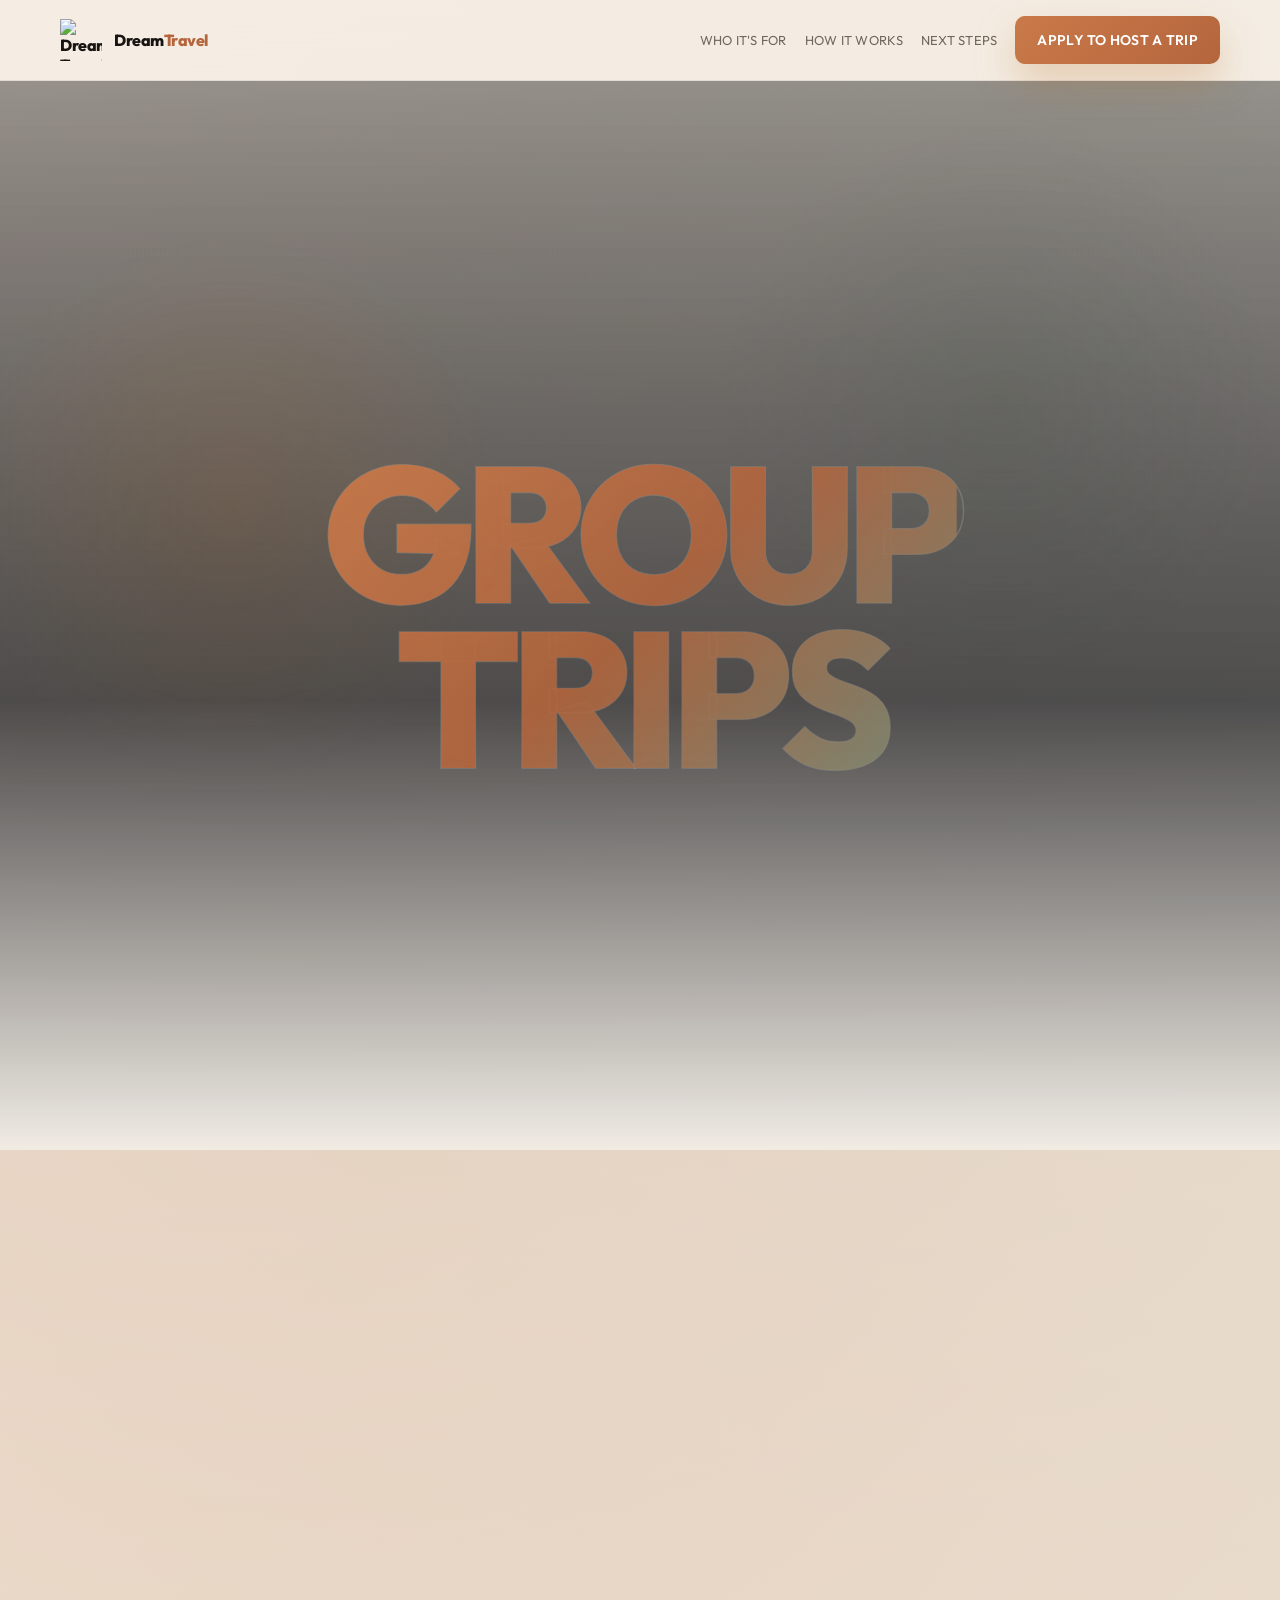
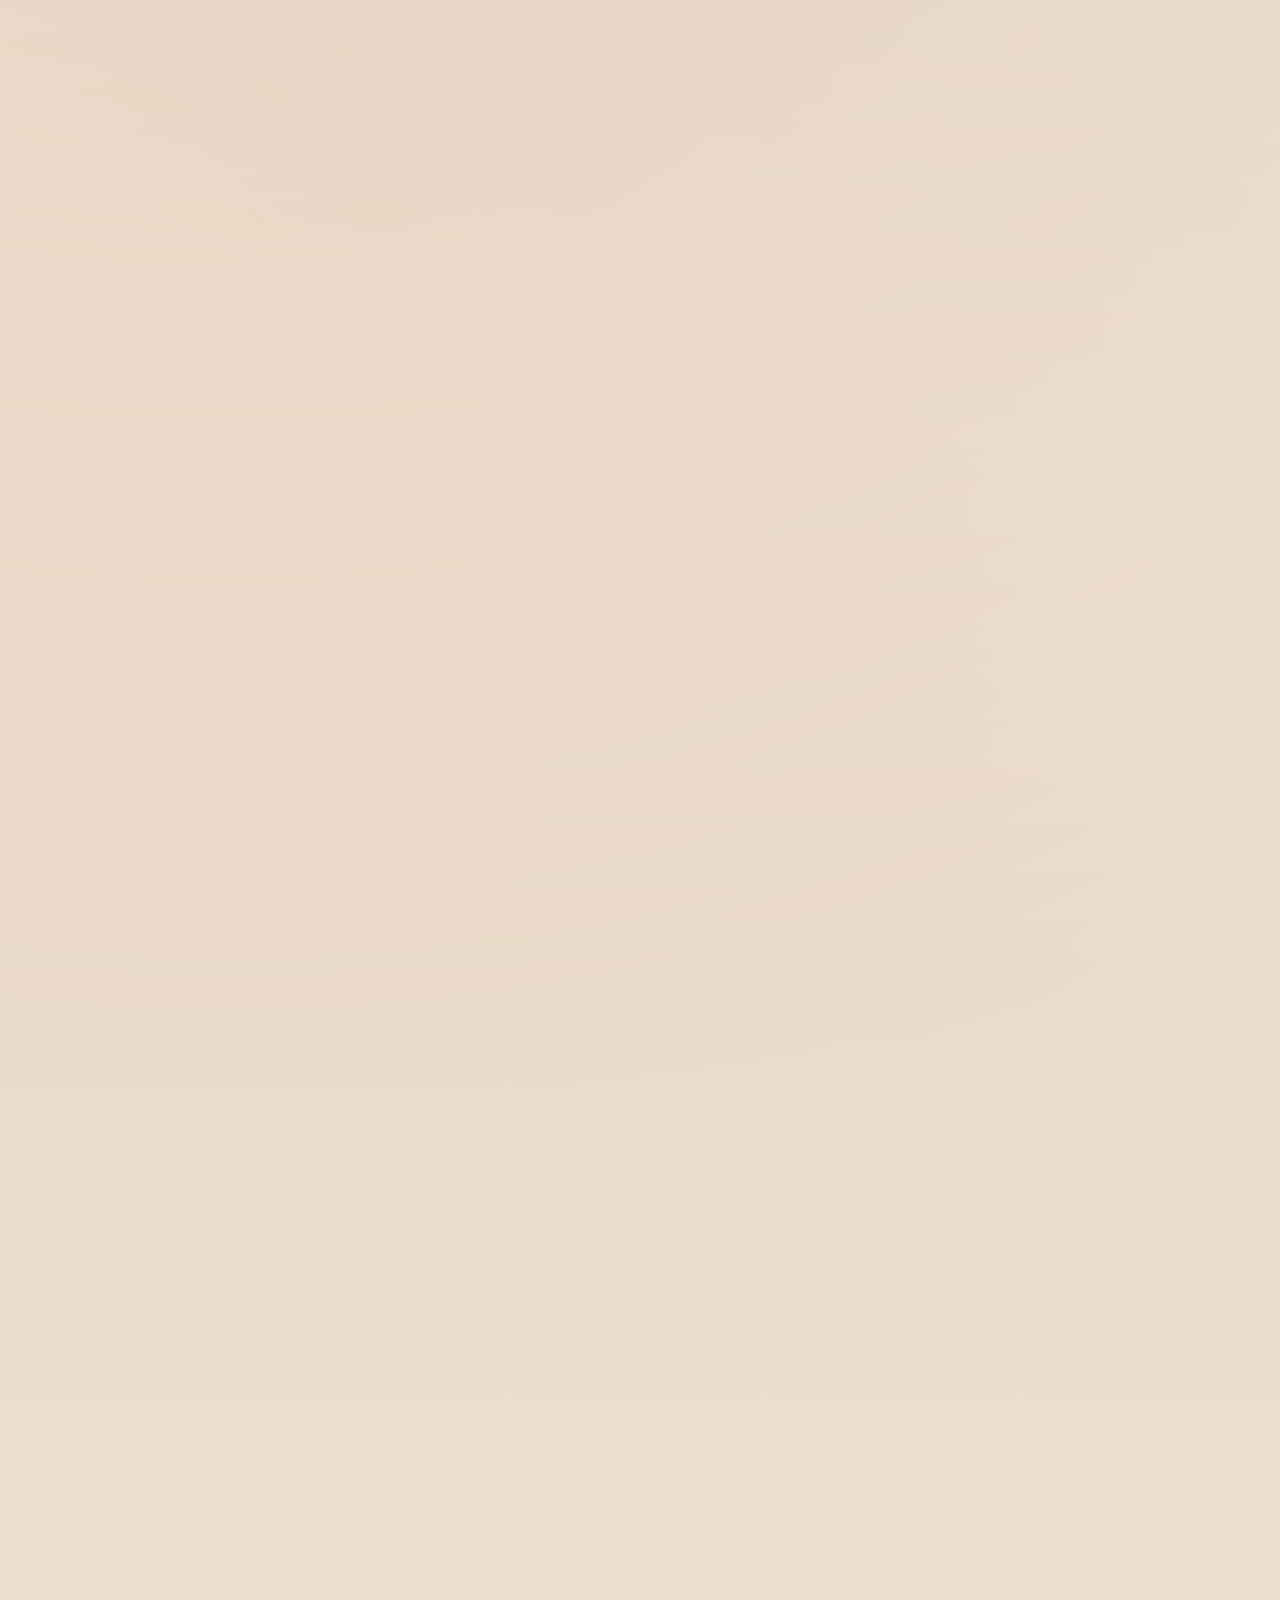
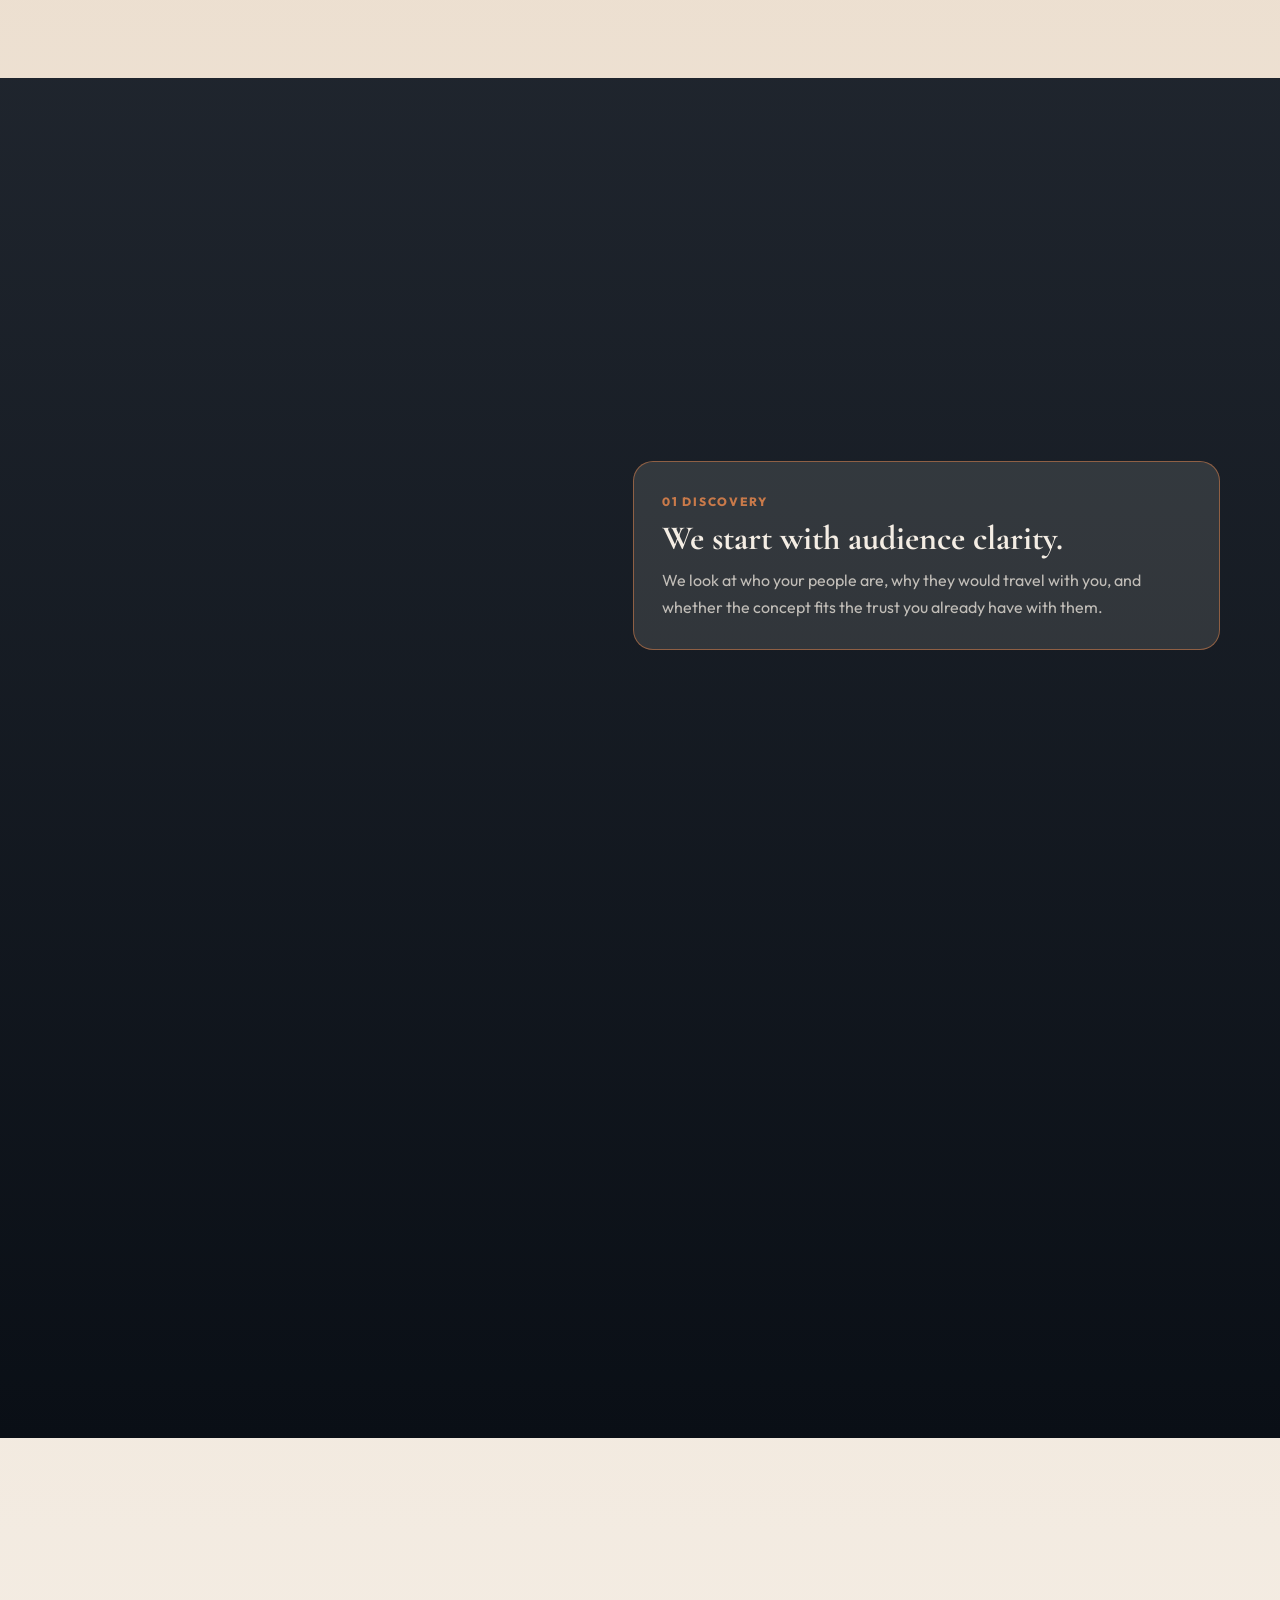
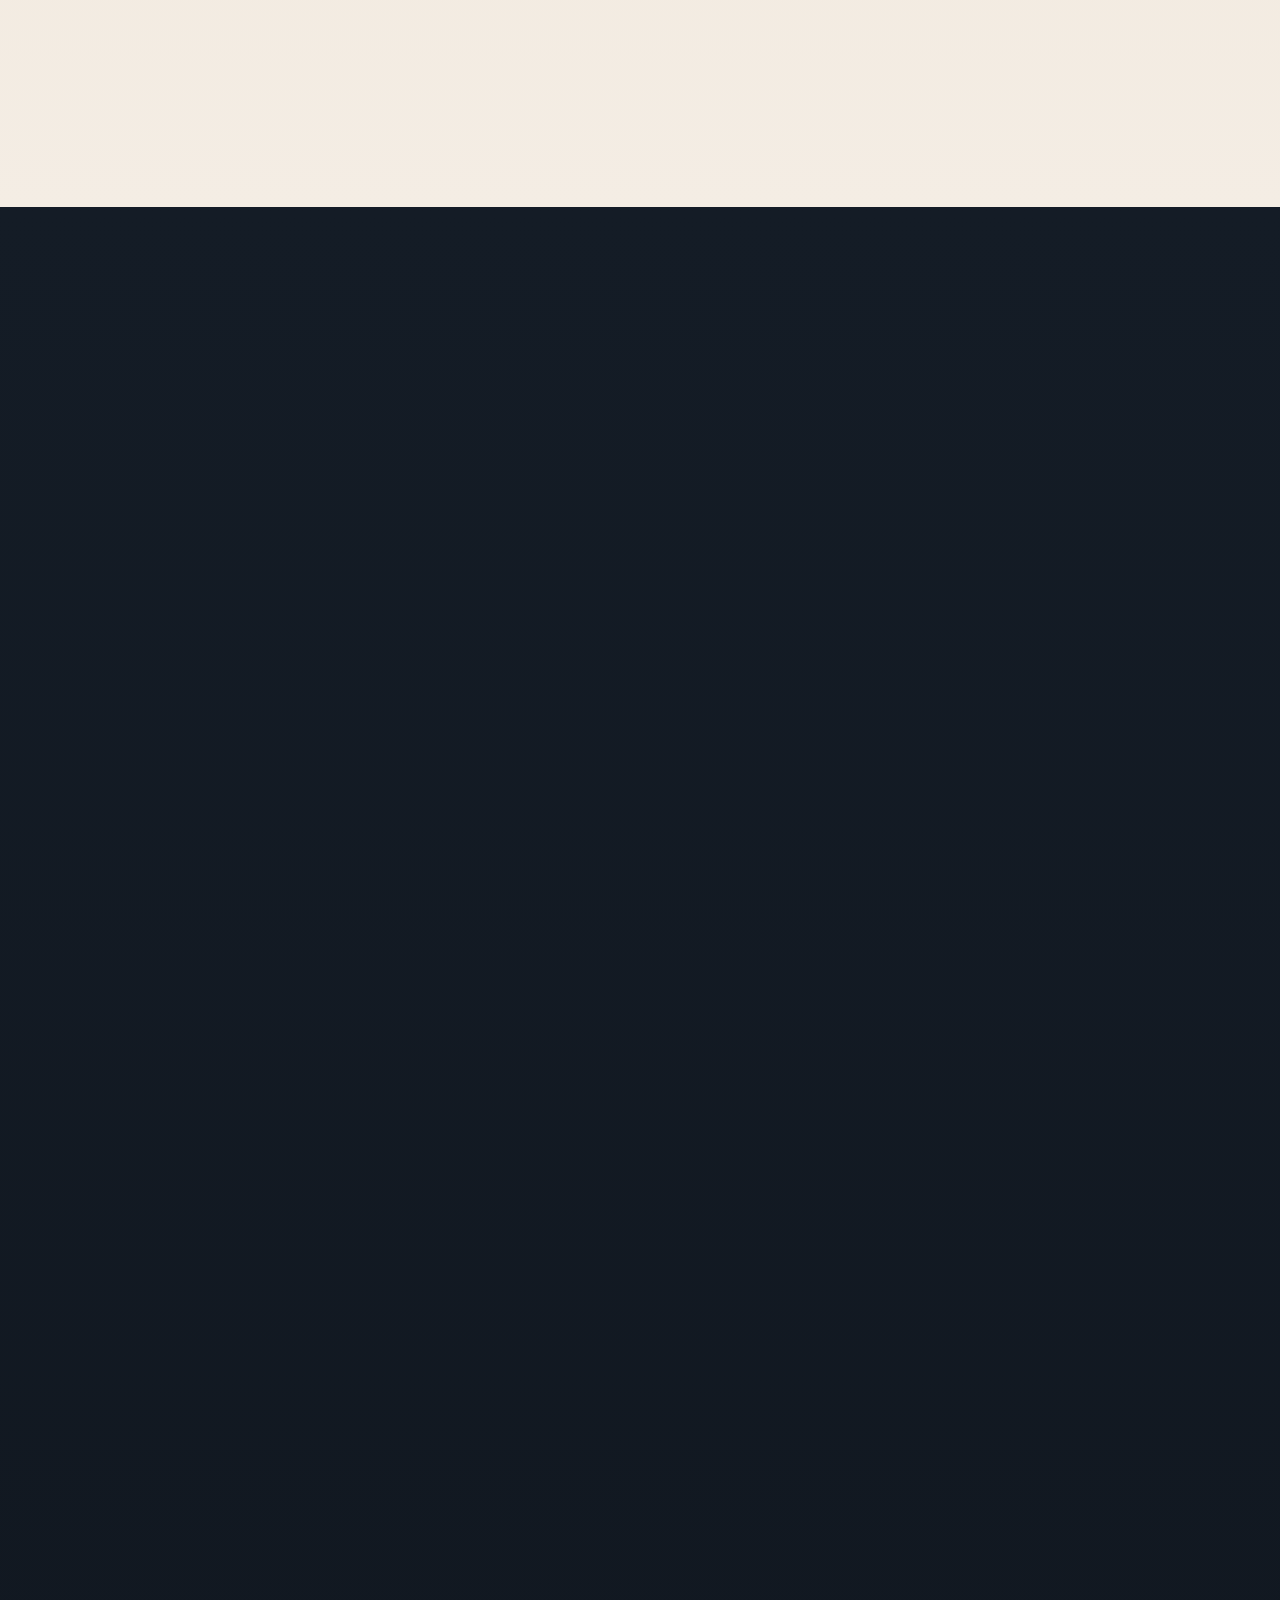
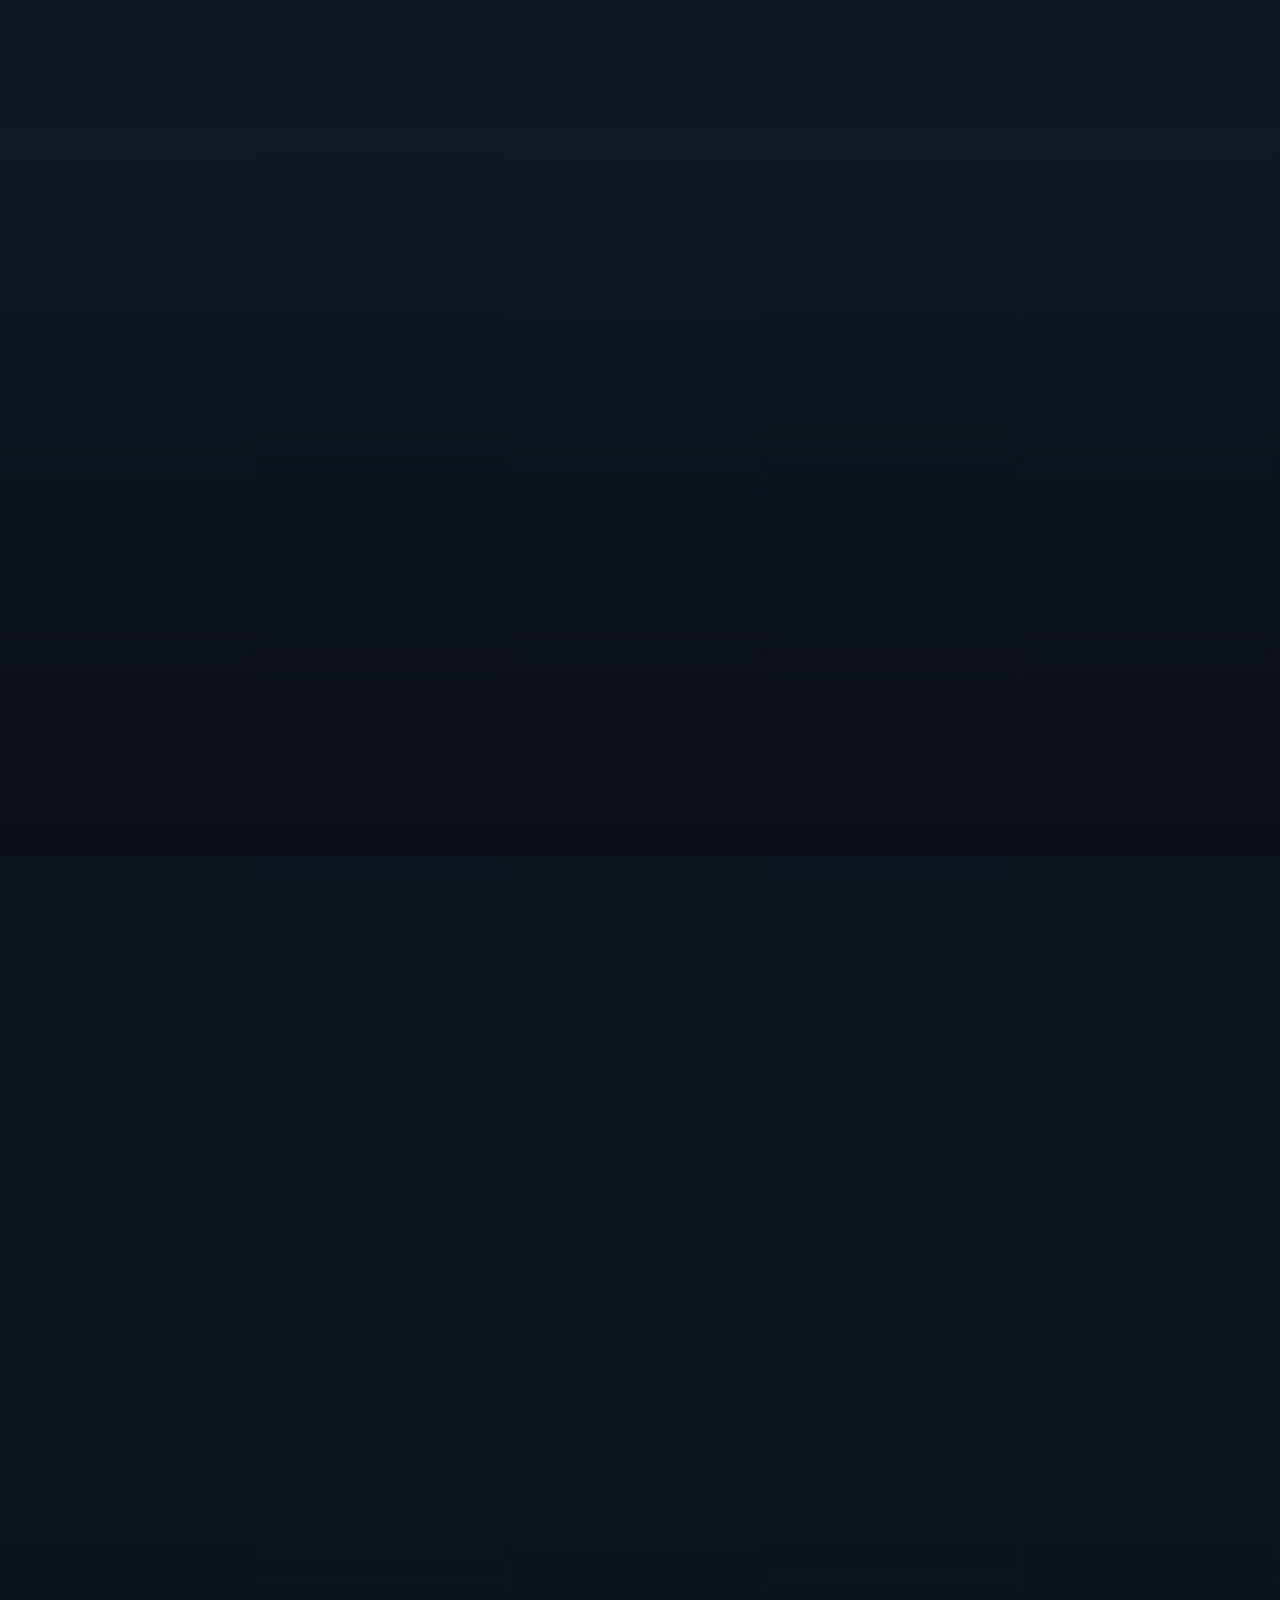
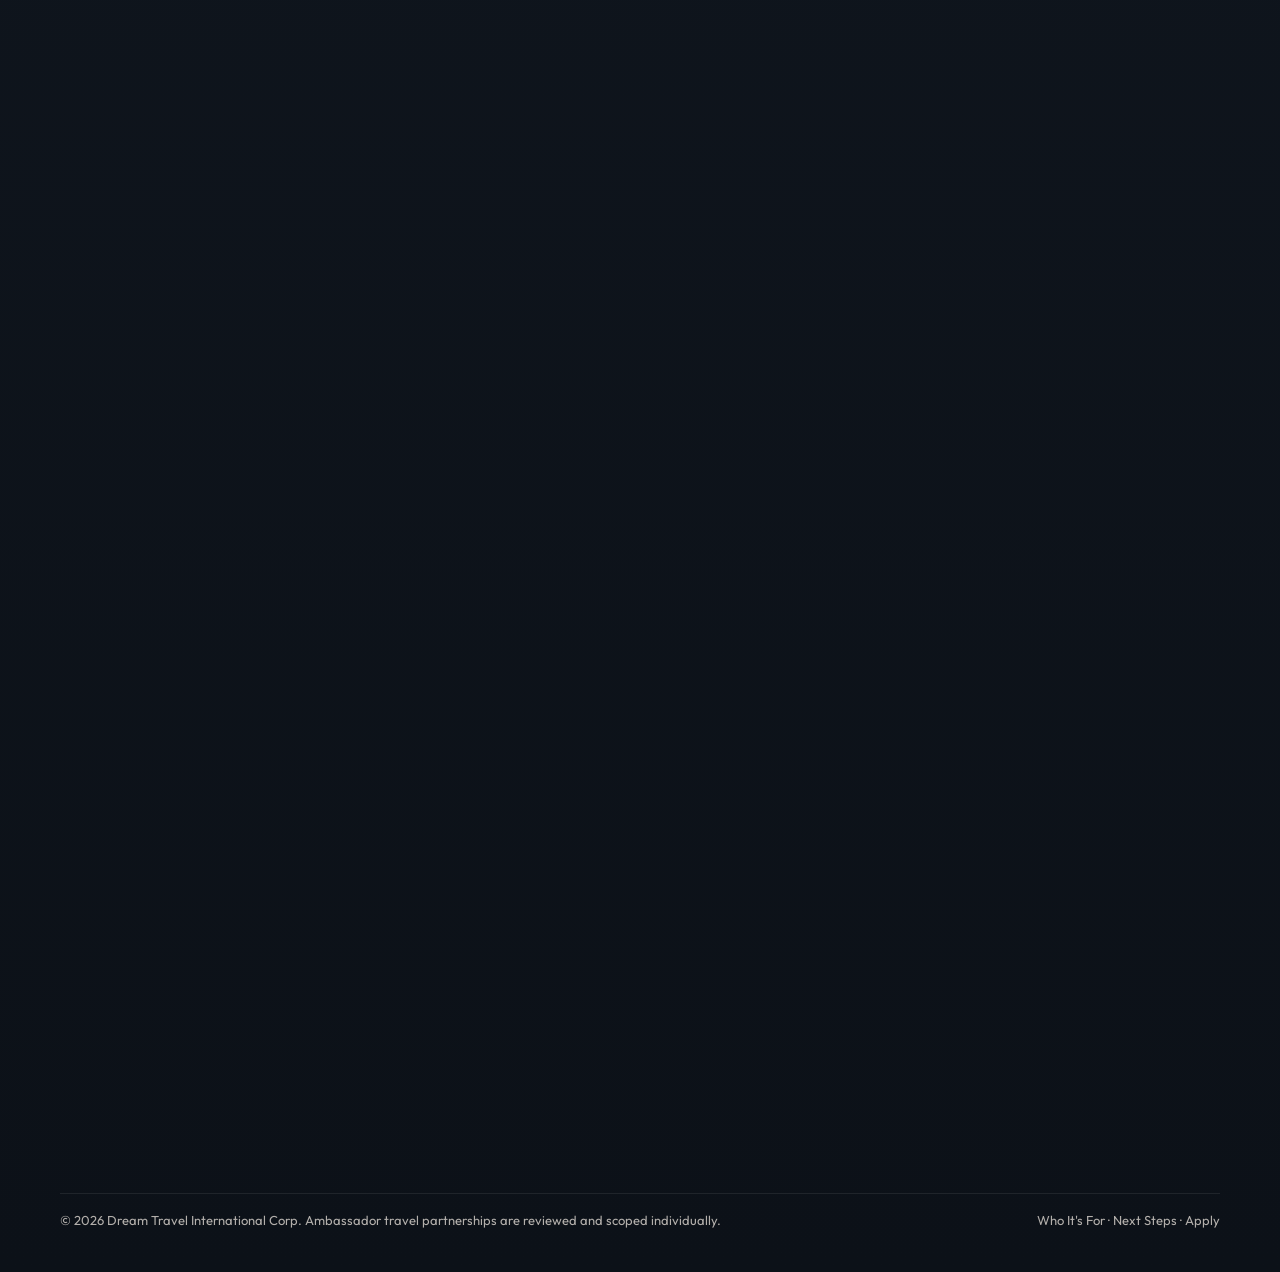
==== index.html @ f8efc496 "Clarify ambassador funnel and trust messaging" ====
<!doctype html>
<html lang="en">
<head>
<meta charset="utf-8">
<meta name="viewport" content="width=device-width, initial-scale=1">
<title>Dream Travel | Group Trips for Community Leaders</title>
<meta name="description" content="Dream Travel helps creators, educators, retreat hosts, founders, and community leaders design and launch custom hosted group trips for the people who already trust them.">
<link rel="preconnect" href="https://fonts.googleapis.com">
<link rel="preconnect" href="https://fonts.gstatic.com" crossorigin>
<link href="https://fonts.googleapis.com/css2?family=Cormorant+Garamond:wght@500;600;700&family=Outfit:wght@300;400;500;600;700;800&family=JetBrains+Mono:wght@500&display=swap" rel="stylesheet">
<script src="https://cdnjs.cloudflare.com/ajax/libs/gsap/3.12.5/gsap.min.js"></script>
<script src="https://cdnjs.cloudflare.com/ajax/libs/gsap/3.12.5/ScrollTrigger.min.js"></script>
<style>
:root {
  --bg: #0d131b;
  --cream: #f4ede4;
  --cream-strong: #fff8f0;
  --surface: #f7f0e7;
  --surface-strong: #eedfce;
  --ink: #171412;
  --muted: #73675d;
  --muted-dark: rgba(244, 237, 228, 0.72);
  --gold: #c97a4a;
  --gold-deep: #b5653c;
  --sage: #7a8f7b;
  --line: rgba(23, 20, 18, 0.1);
  --line-dark: rgba(255, 255, 255, 0.1);
  --shadow: 0 30px 80px rgba(4, 10, 16, 0.22);
  --radius-xl: 20px;
  --radius-lg: 16px;
  --serif: "Cormorant Garamond", Georgia, serif;
  --sans: "Outfit", system-ui, sans-serif;
  --mono: "JetBrains Mono", monospace;
}
* { box-sizing: border-box; margin: 0; padding: 0; }
html { scroll-behavior: smooth; }
body {
  background:
    radial-gradient(circle at 18% 8%, rgba(201, 122, 74, 0.18), transparent 24%),
    radial-gradient(circle at 82% 0%, rgba(122, 143, 123, 0.14), transparent 22%),
    linear-gradient(180deg, #f6f1ea 0%, #eadbca 28%, #f4ede4 54%, #141c26 54%, #0c1118 100%);
  color: var(--ink);
  font-family: var(--sans);
  overflow-x: hidden;
}
a { color: inherit; text-decoration: none; }
img { display: block; max-width: 100%; }
button { font: inherit; }
.page-shell::before {
  content: "";
  position: fixed;
  inset: 0;
  pointer-events: none;
  background-image:
    linear-gradient(rgba(255, 255, 255, 0.018) 1px, transparent 1px),
    linear-gradient(90deg, rgba(255, 255, 255, 0.018) 1px, transparent 1px);
  background-size: 42px 42px;
  mask-image: linear-gradient(180deg, rgba(0, 0, 0, 0.32), transparent 72%);
}
.container { width: min(1160px, calc(100vw - 36px)); margin: 0 auto; }
.eyebrow {
  display: inline-flex;
  align-items: center;
  gap: 10px;
  padding: 6px 12px;
  border-radius: 999px;
  border: 1px solid rgba(201, 122, 74, 0.22);
  background: rgba(255, 248, 240, 0.52);
  color: var(--gold-deep);
  font-family: var(--mono);
  font-size: 11px;
  font-weight: 500;
  letter-spacing: 0.16em;
  text-transform: uppercase;
}
.eyebrow::before {
  content: "";
  width: 8px;
  height: 8px;
  border-radius: 50%;
  background: linear-gradient(135deg, var(--gold), var(--sage));
}
.section-head { max-width: 720px; }
.section-head h2 {
  margin-top: 18px;
  font-family: var(--serif);
  font-size: clamp(42px, 6vw, 72px);
  line-height: 0.94;
  letter-spacing: -0.04em;
}
.section-head p {
  margin-top: 18px;
  color: var(--muted);
  font-size: 17px;
  line-height: 1.75;
  max-width: 58ch;
}
.section-head.light h2,
.section-head.light p { color: var(--cream); }
.section-head.light p { color: var(--muted-dark); }
.btn,
.btn-secondary {
  display: inline-flex;
  align-items: center;
  justify-content: center;
  gap: 10px;
  padding: 15px 24px;
  border-radius: 10px;
  font-size: 14px;
  font-weight: 600;
  letter-spacing: 0.02em;
  transition: transform 180ms ease, box-shadow 180ms ease, border-color 180ms ease;
}
.btn {
  background: linear-gradient(135deg, var(--gold), var(--gold-deep));
  color: #fff;
  box-shadow: 0 18px 42px rgba(181, 105, 25, 0.26);
}
.btn-secondary {
  border: 1px solid rgba(23, 20, 18, 0.12);
  background: rgba(255, 248, 240, 0.82);
  color: var(--ink);
}
.btn:hover,
.btn-secondary:hover { transform: translateY(-2px); }
.site-nav {
  position: sticky;
  top: 0;
  z-index: 40;
  padding: 16px 0;
  backdrop-filter: blur(18px);
  background: rgba(247, 240, 231, 0.84);
  border-bottom: 1px solid rgba(23, 20, 18, 0.08);
}
.site-nav .container {
  display: flex;
  align-items: center;
  justify-content: space-between;
  gap: 18px;
  flex-wrap: wrap;
}
.brand {
  display: inline-flex;
  align-items: center;
  gap: 12px;
  font-weight: 800;
  letter-spacing: -0.03em;
}
.brand img { width: 42px; height: 42px; object-fit: contain; }
.brand span { color: var(--gold-deep); }
.nav-links {
  display: flex;
  align-items: center;
  gap: 18px;
  flex-wrap: wrap;
  color: var(--muted);
  font-size: 13px;
  font-weight: 400;
  letter-spacing: 0.02em;
  text-transform: uppercase;
}
.nav-links .btn {
  padding-inline: 22px;
}
.nav-links a:hover { color: var(--ink); }
.hero-shell { position: relative; min-height: 190vh; }
.hero-sticky {
  position: sticky;
  top: 0;
  min-height: 100vh;
  overflow: hidden;
  display: flex;
  align-items: center;
}
.hero-layer { position: absolute; inset: 0; will-change: transform; }
.hero-bg {
  background:
    linear-gradient(180deg, rgba(12, 17, 24, 0.22), rgba(12, 17, 24, 0.56)),
    url("https://images.unsplash.com/photo-1469854523086-cc02fe5d8800?auto=format&fit=crop&w=1800&q=80") center/cover no-repeat;
  transform: scale(1.08);
}
.hero-mid {
  background:
    radial-gradient(circle at 18% 40%, rgba(209, 138, 63, 0.26), transparent 22%),
    radial-gradient(circle at 78% 30%, rgba(100, 117, 98, 0.2), transparent 22%);
  mix-blend-mode: screen;
}
.hero-veil {
  background:
    linear-gradient(180deg, rgba(12, 16, 21, 0.18) 0%, rgba(12, 16, 21, 0.48) 58%, rgba(246, 241, 234, 0.96) 100%);
}
.hero-wordmark {
  position: absolute;
  inset: 0;
  z-index: 1;
  display: flex;
  align-items: center;
  justify-content: center;
  pointer-events: none;
  text-align: center;
}
.hero-wordmark-outline,
.hero-wordmark-fill {
  position: absolute;
  font-family: var(--sans);
  font-size: clamp(74px, 15vw, 220px);
  font-weight: 800;
  line-height: 0.86;
  letter-spacing: -0.06em;
  text-transform: uppercase;
}
.hero-wordmark-outline {
  color: transparent;
  -webkit-text-stroke: 1.5px rgba(255, 248, 240, 0.16);
}
.hero-wordmark-fill {
  background: linear-gradient(135deg, rgba(201, 122, 74, 0.95), rgba(181, 101, 60, 0.88), rgba(122, 143, 123, 0.86));
  -webkit-background-clip: text;
  background-clip: text;
  -webkit-text-fill-color: transparent;
  clip-path: inset(100% 0 0 0);
  animation: heroFillSweep 2.2s cubic-bezier(0.16, 1, 0.3, 1) 0.35s forwards;
}
@keyframes heroFillSweep {
  from { clip-path: inset(100% 0 0 0); }
  to { clip-path: inset(0 0 0 0); }
}
.hero-copy {
  position: relative;
  z-index: 3;
  display: grid;
  grid-template-columns: minmax(0, 1.15fr) minmax(340px, 0.85fr);
  gap: 32px;
  align-items: end;
  min-height: 100vh;
  padding: 72px 0 56px;
}
.hero-main {
  position: relative;
  color: var(--cream-strong);
  padding-top: 70px;
}
.hero-main h1 {
  margin-top: 18px;
  max-width: 8ch;
  font-family: var(--serif);
  font-size: clamp(58px, 8.6vw, 118px);
  line-height: 0.9;
  letter-spacing: -0.05em;
  text-shadow: 0 14px 32px rgba(8, 14, 20, 0.3);
}
.hero-main h1 em { font-style: italic; color: var(--gold); }
.hero-main p {
  max-width: 54ch;
  margin-top: 20px;
  color: rgba(255, 248, 240, 0.82);
  font-size: clamp(18px, 2vw, 21px);
  line-height: 1.7;
}
.hero-kicker {
  margin-top: 22px;
  max-width: 42ch;
  padding-top: 18px;
  border-top: 1px solid rgba(255, 248, 240, 0.18);
  color: rgba(255, 248, 240, 0.76);
  font-size: 15px;
  line-height: 1.65;
}
.hero-actions { display: flex; flex-wrap: wrap; gap: 12px; margin-top: 26px; }
.hero-card {
  position: relative;
  padding: 28px;
  border-radius: var(--radius-xl);
  border: 1px solid rgba(244, 237, 228, 0.4);
  background: rgba(247, 240, 231, 0.9);
  color: var(--ink);
  box-shadow: 0 28px 64px rgba(12, 19, 28, 0.14);
  backdrop-filter: blur(12px);
  align-self: center;
  margin-top: 130px;
}
.hero-card .eyebrow {
  margin-bottom: 18px;
}
.hero-card::before {
  content: "";
  position: absolute;
  inset: 0;
  border-radius: inherit;
  background: linear-gradient(180deg, rgba(255, 255, 255, 0.44), transparent 38%);
  pointer-events: none;
}
.hero-card h2 {
  font-family: var(--serif);
  font-size: clamp(32px, 4vw, 48px);
  line-height: 0.96;
  letter-spacing: -0.03em;
}
.hero-card p,
.hero-card li {
  color: var(--muted);
  font-size: 14px;
  line-height: 1.65;
}
.hero-card .list {
  display: grid;
  gap: 10px;
  margin-top: 16px;
  list-style: none;
}
.hero-card .list li::before { content: "\203A  "; color: var(--gold); }
.metric-row {
  display: grid;
  grid-template-columns: repeat(3, minmax(0, 1fr));
  gap: 12px;
  margin-top: 18px;
}
.metric {
  padding: 16px;
  border-radius: 12px;
  background: rgba(255, 255, 255, 0.52);
  border: 1px solid rgba(23, 20, 18, 0.08);
}
.metric strong {
  display: block;
  font-size: 12px;
  letter-spacing: 0.14em;
  text-transform: uppercase;
  color: var(--gold-deep);
}
.metric span {
  display: block;
  margin-top: 8px;
  color: var(--muted);
  font-size: 13px;
  line-height: 1.55;
}
.trust-band {
  position: relative;
  z-index: 2;
  margin-top: -8px;
  padding: 0 0 18px;
}
.trust-grid {
  display: grid;
  grid-template-columns: repeat(4, minmax(0, 1fr));
  gap: 14px;
}
.trust-item {
  padding: 18px 18px 16px;
  border-radius: var(--radius-lg);
  border: 1px solid rgba(23, 20, 18, 0.08);
  background: rgba(247, 240, 231, 0.88);
  box-shadow: 0 16px 34px rgba(12, 19, 28, 0.06);
}
.trust-item strong {
  display: block;
  color: var(--ink);
  font-size: 13px;
  font-weight: 700;
  line-height: 1.45;
}
.trust-item span {
  display: block;
  margin-top: 8px;
  color: var(--muted);
  font-size: 13px;
  line-height: 1.6;
}
.section { padding: 92px 0; }
.section.light { background: transparent; }
.section.dark { background: linear-gradient(180deg, rgba(18, 25, 35, 0.94), rgba(10, 15, 22, 1)); }
.audience-block {
  display: grid;
  gap: 16px;
  margin-top: 24px;
  max-width: 840px;
}
.audience-block p {
  color: var(--muted);
  font-size: 17px;
  line-height: 1.72;
}
.audience-tags {
  display: flex;
  flex-wrap: wrap;
  gap: 10px;
}
.audience-tags span {
  padding: 10px 14px;
  border-radius: 999px;
  border: 1px solid rgba(23, 20, 18, 0.09);
  background: rgba(247, 240, 231, 0.9);
  color: var(--ink);
  font-size: 13px;
  font-weight: 500;
}
.visual-grid {
  display: grid;
  grid-template-columns: minmax(0, 0.92fr) minmax(0, 1.08fr);
  gap: 22px;
  margin-top: 28px;
}
.image-card,
.card,
.fit-card,
.process-card,
.apply-card {
  border-radius: var(--radius-xl);
  overflow: hidden;
  border: 1px solid var(--line);
  background: rgba(247, 240, 231, 0.86);
  box-shadow: 0 18px 40px rgba(12, 19, 28, 0.07);
}
.image-card {
  min-height: 580px;
  position: relative;
  background:
    linear-gradient(180deg, rgba(10, 16, 24, 0.06), rgba(10, 16, 24, 0.5)),
    url("https://images.unsplash.com/photo-1516589178581-6cd7833ae3b2?auto=format&fit=crop&w=1200&q=80") center/cover no-repeat;
}
.image-card .overlay,
.apply-photo .overlay,
.gallery-card .caption {
  position: absolute;
  inset: auto 0 0;
  padding: 28px;
  color: var(--cream-strong);
}
.image-card .overlay h3,
.apply-photo h3 {
  font-family: var(--serif);
  font-size: 42px;
  line-height: 0.96;
  letter-spacing: -0.03em;
}
.image-card .overlay p,
.apply-photo p {
  margin-top: 12px;
  max-width: 30ch;
  color: rgba(255, 248, 240, 0.8);
  line-height: 1.75;
}
.spot-grid {
  display: grid;
  grid-template-columns: repeat(2, minmax(0, 1fr));
  gap: 14px;
}
.spot-card {
  position: relative;
  padding: 28px 24px;
  overflow: hidden;
  border-radius: var(--radius-lg);
  border: 1px solid rgba(23, 20, 18, 0.08);
  background: rgba(247, 240, 231, 0.9);
  box-shadow: 0 16px 34px rgba(12, 19, 28, 0.06);
}
.spot-card::before {
  content: "";
  position: absolute;
  inset: -1px;
  background: radial-gradient(circle 180px at var(--mx, 50%) var(--my, 50%), rgba(201, 122, 74, 0.16), transparent 60%);
  opacity: 0;
  transition: opacity 180ms ease;
  pointer-events: none;
}
.spot-card:hover::before { opacity: 1; }
.spot-card .num {
  font-family: var(--serif);
  font-size: 44px;
  font-weight: 600;
  color: rgba(23, 20, 18, 0.14);
}
.spot-card h3 {
  margin-top: 10px;
  font-size: 14px;
  font-weight: 800;
  letter-spacing: 0.14em;
  text-transform: uppercase;
  color: var(--gold-deep);
}
.spot-card p {
  margin-top: 10px;
  color: var(--muted);
  font-size: 14px;
  line-height: 1.65;
}
.stack-layout {
  display: grid;
  grid-template-columns: minmax(0, 0.96fr) minmax(0, 1.04fr);
  gap: 32px;
  margin-top: 32px;
}
.stack-visual {
  position: sticky;
  top: 108px;
  height: fit-content;
}
.mockup {
  border-radius: var(--radius-xl);
  overflow: hidden;
  border: 1px solid var(--line-dark);
  background: linear-gradient(180deg, rgba(26, 37, 50, 0.98), rgba(15, 22, 31, 1));
  box-shadow: var(--shadow);
}
.mockup-bar {
  display: flex;
  align-items: center;
  gap: 8px;
  padding: 14px 18px;
  border-bottom: 1px solid rgba(255, 255, 255, 0.08);
  background: rgba(255, 255, 255, 0.03);
}
.dot {
  width: 10px;
  height: 10px;
  border-radius: 50%;
  background: rgba(255, 255, 255, 0.2);
}
.mockup-body {
  position: relative;
  min-height: 420px;
  padding: 30px;
}
.state {
  position: absolute;
  inset: 26px;
  opacity: 0;
  transform: translateY(14px);
  transition: opacity 320ms ease, transform 320ms ease;
}
.state.active {
  opacity: 1;
  transform: translateY(0);
}
.state-label {
  color: rgba(244, 237, 228, 0.7);
  font-size: 12px;
  font-weight: 800;
  letter-spacing: 0.14em;
  text-transform: uppercase;
}
.state h3 {
  margin-top: 14px;
  color: var(--cream);
  font-family: var(--serif);
  font-size: 46px;
  line-height: 0.95;
}
.state p {
  margin-top: 14px;
  max-width: 30ch;
  color: rgba(244, 237, 228, 0.76);
  line-height: 1.8;
}
.state-image {
  margin-top: 22px;
  height: 180px;
  border-radius: 16px;
  background-position: center;
  background-size: cover;
  border: 1px solid rgba(255, 255, 255, 0.08);
}
.feature-list {
  display: flex;
  flex-direction: column;
  gap: 22px;
}
.feature-card {
  padding: 28px;
  border-radius: var(--radius-xl);
  border: 1px solid rgba(255, 255, 255, 0.1);
  background: rgba(247, 240, 231, 0.08);
  color: var(--cream);
  opacity: 0.42;
  transform: translateY(8px);
  transition: opacity 220ms ease, transform 220ms ease, border-color 220ms ease;
}
.feature-card.active {
  opacity: 1;
  transform: translateY(0);
  border-color: rgba(201, 122, 74, 0.62);
  background: rgba(247, 240, 231, 0.12);
}
.feature-card strong {
  display: inline-block;
  color: var(--gold);
  font-size: 12px;
  font-weight: 800;
  letter-spacing: 0.14em;
  text-transform: uppercase;
}
.feature-card h3 {
  margin-top: 12px;
  font-family: var(--serif);
  font-size: 34px;
  line-height: 0.98;
}
.feature-card p {
  margin-top: 12px;
  color: rgba(244, 237, 228, 0.74);
  line-height: 1.7;
}
.next-grid,
.fit-grid {
  display: grid;
  grid-template-columns: repeat(4, minmax(0, 1fr));
  gap: 16px;
  margin-top: 28px;
}
.next-card,
.fit-card {
  padding: 24px;
}
.next-card .step,
.fit-card strong {
  display: inline-block;
  color: var(--gold-deep);
  font-size: 12px;
  font-weight: 700;
  letter-spacing: 0.12em;
  text-transform: uppercase;
}
.next-card h3,
.fit-card h3 {
  margin-top: 12px;
  font-family: var(--serif);
  font-size: 30px;
  line-height: 0.98;
}
.next-card p,
.fit-card p {
  margin-top: 12px;
  color: var(--muted);
  line-height: 1.72;
}
.gallery-grid {
  display: flex;
  gap: 10px;
  margin-top: 28px;
  min-height: 560px;
}
.gallery-card {
  flex: 1;
  min-height: 560px;
  position: relative;
  border-radius: 18px;
  overflow: hidden;
  box-shadow: 0 20px 48px rgba(12, 19, 28, 0.14);
  transition: flex 0.6s cubic-bezier(0.16, 1, 0.3, 1), transform 0.4s ease;
  cursor: pointer;
}
.gallery-grid:hover .gallery-card {
  flex: 0.92;
}
.gallery-card:hover,
.gallery-card:focus-within,
.gallery-card.is-featured {
  flex: 1.6;
}
.gallery-card::before {
  content: "";
  position: absolute;
  inset: 0;
  background: linear-gradient(180deg, rgba(13, 19, 27, 0.06), rgba(13, 19, 27, 0.72));
  z-index: 1;
}
.gallery-card::after {
  content: attr(data-panel);
  position: absolute;
  top: 22px;
  left: 22px;
  z-index: 2;
  color: rgba(255, 248, 240, 0.72);
  font-family: var(--mono);
  font-size: 11px;
  letter-spacing: 0.16em;
  text-transform: uppercase;
}
.gallery-card img {
  width: 100%;
  height: 100%;
  object-fit: cover;
  transform: scale(1.02);
  transition: transform 500ms ease;
}
.gallery-card:hover img,
.gallery-card:focus-within img,
.gallery-card.is-featured img { transform: scale(1.08); }
.gallery-card .caption {
  z-index: 2;
  padding: 30px 26px 28px;
}
.gallery-card .caption h3 {
  font-family: var(--serif);
  font-size: 34px;
  line-height: 0.96;
  max-width: 10ch;
  transform: translateY(12px);
  transition: transform 360ms ease;
}
.gallery-card .caption p {
  margin-top: 10px;
  color: rgba(255, 248, 240, 0.78);
  line-height: 1.7;
  max-width: 30ch;
  opacity: 0;
  transform: translateY(12px);
  transition: opacity 360ms ease, transform 360ms ease;
}
.gallery-card:hover .caption h3,
.gallery-card:focus-within .caption h3,
.gallery-card.is-featured .caption h3,
.gallery-card:hover .caption p,
.gallery-card:focus-within .caption p,
.gallery-card.is-featured .caption p {
  opacity: 1;
  transform: translateY(0);
}
.faq-grid {
  display: grid;
  grid-template-columns: repeat(2, minmax(0, 1fr));
  gap: 18px;
  margin-top: 28px;
}
.faq-grid details {
  padding: 22px 24px;
  border-radius: var(--radius-lg);
  border: 1px solid rgba(244, 237, 228, 0.12);
  background: rgba(247, 240, 231, 0.9);
  color: var(--ink);
}
.faq-grid summary {
  cursor: pointer;
  font-weight: 600;
  line-height: 1.55;
}
.faq-grid p {
  margin-top: 14px;
  color: var(--muted);
  line-height: 1.8;
}
.apply-grid {
  display: grid;
  grid-template-columns: minmax(0, 0.9fr) minmax(0, 1.1fr);
  gap: 22px;
  margin-top: 28px;
}
.apply-photo {
  min-height: 520px;
  position: relative;
  border-radius: var(--radius-xl);
  overflow: hidden;
  background:
    linear-gradient(180deg, rgba(13, 19, 27, 0.12), rgba(13, 19, 27, 0.62)),
    url("https://images.unsplash.com/photo-1527631746610-bca00a040d60?auto=format&fit=crop&w=1200&q=80") center/cover no-repeat;
  box-shadow: 0 20px 48px rgba(12, 19, 28, 0.14);
}
.apply-card { padding: 32px; }
.apply-card h3 {
  margin-top: 12px;
  font-family: var(--serif);
  font-size: 40px;
  line-height: 0.96;
  letter-spacing: -0.03em;
}
.apply-card p {
  margin-top: 14px;
  color: var(--muted);
  line-height: 1.72;
}
.checklist,
.contact-list {
  display: grid;
  gap: 14px;
  margin-top: 20px;
  list-style: none;
}
.checklist li,
.contact-list li {
  padding-top: 14px;
  border-top: 1px solid var(--line);
  color: var(--muted);
  line-height: 1.65;
}
.checklist strong,
.contact-list strong {
  display: block;
  color: var(--ink);
  font-size: 12px;
  font-weight: 800;
  letter-spacing: 0.14em;
  text-transform: uppercase;
}
.cta-row { display: flex; flex-wrap: wrap; gap: 12px; margin-top: 24px; }
.apply-microcopy {
  margin-top: 14px;
  color: var(--muted);
  line-height: 1.68;
}
.note {
  margin-top: 18px;
  padding: 16px 18px;
  border-radius: 14px;
  background: rgba(201, 122, 74, 0.08);
  color: var(--muted);
  line-height: 1.7;
}
.site-footer {
  padding: 26px 0 44px;
  color: rgba(244, 237, 228, 0.72);
  font-size: 13px;
}
.site-footer .row {
  display: flex;
  flex-wrap: wrap;
  justify-content: space-between;
  gap: 12px;
  padding-top: 18px;
  border-top: 1px solid rgba(255, 255, 255, 0.08);
}
.reveal { opacity: 0; transform: translateY(26px); }
@media (max-width: 1024px) {
  .trust-grid,
  .next-grid,
  .fit-grid,
  .hero-copy,
  .visual-grid,
  .stack-layout,
  .apply-grid,
  .faq-grid { grid-template-columns: 1fr; }
  .stack-visual { position: relative; top: 0; }
  .gallery-grid {
    display: grid;
    grid-template-columns: 1fr;
    min-height: 0;
  }
  .gallery-card,
  .gallery-grid:hover .gallery-card,
  .gallery-card:hover,
  .gallery-card:focus-within,
  .gallery-card.is-featured {
    flex: unset;
    min-height: 420px;
  }
  .gallery-card .caption p {
    opacity: 1;
    transform: translateY(0);
  }
}
@media (max-width: 760px) {
  body {
    background:
      radial-gradient(circle at 18% 8%, rgba(201, 122, 74, 0.16), transparent 24%),
      linear-gradient(180deg, #f6f1ea 0%, #eadbca 28%, #f4ede4 42%, #141c26 42%, #0c1118 100%);
  }
  .site-nav .container,
  .nav-links { gap: 12px; }
  .nav-links { font-size: 12px; }
  .nav-links .btn { width: 100%; }
  .hero-main h1 { max-width: none; }
  .hero-main { padding-top: 96px; }
  .hero-wordmark-outline,
  .hero-wordmark-fill {
    font-size: clamp(58px, 22vw, 110px);
    line-height: 0.88;
  }
  .trust-item,
  .next-card,
  .fit-card { padding: 20px; }
  .metric-row,
  .spot-grid { grid-template-columns: 1fr; }
  .section { padding: 76px 0; }
  .hero-copy { padding: 64px 0 44px; }
  .apply-card,
  .hero-card,
  .feature-card { padding: 24px; }
}
</style>
</head>
<body>
<div class="page-shell">
  <nav class="site-nav">
    <div class="container">
      <a class="brand" href="#top" aria-label="Dream Travel home">
        <img src="logo-header.webp" alt="Dream Travel logo">
        <div>Dream<span>Travel</span></div>
      </a>
      <div class="nav-links">
        <a href="#why">Who It's For</a>
        <a href="#how">How It Works</a>
        <a href="#next">Next Steps</a>
        <a href="#apply" class="btn">Apply to Host a Trip</a>
      </div>
    </div>
  </nav>

  <main id="top">
    <section class="hero-shell">
      <div class="hero-sticky">
        <div class="hero-layer hero-bg"></div>
        <div class="hero-layer hero-mid"></div>
        <div class="hero-layer hero-veil"></div>
        <div class="hero-wordmark" aria-hidden="true">
          <div class="hero-wordmark-outline">Group<br>Trips</div>
          <div class="hero-wordmark-fill">Group<br>Trips</div>
        </div>
        <div class="container hero-copy">
          <div class="hero-main">
            <div class="eyebrow reveal">For hosts with real trust</div>
            <h1 class="reveal">Turn your community into a hosted group trip.</h1>
            <p class="reveal">Dream Travel helps creators, educators, retreat hosts, founders, chefs, and community leaders design and launch custom trips for the people who already trust them, without having to run the travel operation yourself.</p>
            <div class="hero-kicker reveal">Share your audience, trip idea, and timing. We will quickly tell you whether it looks like a fit.</div>
            <div class="hero-actions reveal">
              <a class="btn" href="#apply">Apply to Host a Trip</a>
              <a class="btn-secondary" href="#how">See How It Works</a>
            </div>
          </div>
          <aside class="hero-card reveal">
            <div class="eyebrow">Who this is for</div>
            <h2>Built for people who already bring a group together.</h2>
            <p>Creators, retreat hosts, educators, chefs, photographers, founders, and community builders with a clear point of view and an audience that actually shows up.</p>
            <div class="metric-row">
              <div class="metric">
                <strong>Best fit</strong>
                <span>An engaged community and a trip idea that makes sense for them.</span>
              </div>
              <div class="metric">
                <strong>Dream Travel</strong>
                <span>Trip design, planning structure, and traveler coordination support.</span>
              </div>
              <div class="metric">
                <strong>Next step</strong>
                <span>We review fit, schedule a conversation, and shape the trip if it aligns.</span>
              </div>
            </div>
            <ul class="list">
              <li>You want to lead the experience, not manage every operational detail.</li>
              <li>You want a premium group trip that feels specific to your world.</li>
              <li>You want support scope, terms, and responsibilities clarified before launch.</li>
            </ul>
          </aside>
        </div>
      </div>
    </section>

    <div class="trust-band">
      <div class="container">
        <div class="trust-grid reveal">
          <div class="trust-item">
            <strong>Custom group travel, built around your community</strong>
            <span>The trip is shaped around your audience and point of view, not a generic package.</span>
          </div>
          <div class="trust-item">
            <strong>Planning and coordination support from Dream Travel</strong>
            <span>We help with trip structure, launch planning, and traveler coordination so you can focus on the experience.</span>
          </div>
          <div class="trust-item">
            <strong>Terms and support scope clarified before launch</strong>
            <span>Host benefits, responsibilities, pricing structure, and support scope are defined in writing before promotion begins.</span>
          </div>
          <div class="trust-item">
            <strong>Designed for trust, not just audience size</strong>
            <span>A smaller engaged community with clear interest can be a better fit than a larger but passive one.</span>
          </div>
        </div>
      </div>
    </div>

    <section class="section light" id="why">
      <div class="container">
        <div class="section-head reveal">
          <div class="eyebrow">Who this is for</div>
          <h2>Travel can become your most memorable community experience.</h2>
          <p>For the right host, a trip can deepen loyalty, create a premium offer, and give people a reason to gather in real life around something that already matters to them.</p>
        </div>

        <div class="audience-block reveal">
          <p>This is for people who already bring a group together, online or offline, and want to turn that trust into a thoughtful travel experience.</p>
          <div class="audience-tags">
            <span>Creators</span>
            <span>Retreat hosts</span>
            <span>Educators</span>
            <span>Community builders</span>
            <span>Chefs and tastemakers</span>
            <span>Photographers</span>
            <span>Founders with engaged communities</span>
          </div>
        </div>

        <div class="visual-grid">
          <article class="image-card reveal">
            <div class="overlay">
              <div class="eyebrow" style="background:rgba(255,255,255,0.05);border-color:rgba(255,255,255,0.12);color:#fff">Shared experience</div>
              <h3>Shared travel deepens trust.</h3>
              <p>It gives your community time together that digital interaction cannot and turns shared interest into lived memory.</p>
            </div>
          </article>

          <div class="spot-grid reveal" id="spotGrid">
            <article class="spot-card">
              <div class="num">01</div>
              <h3>Deepen loyalty</h3>
              <p>Shared travel turns online trust into lived memory and gives your audience a reason to stay close.</p>
            </article>
            <article class="spot-card">
              <div class="num">02</div>
              <h3>Add a premium offer</h3>
              <p>Add a high-trust experience to your brand or community without building a travel business from scratch.</p>
            </article>
            <article class="spot-card">
              <div class="num">03</div>
              <h3>Lead the experience</h3>
              <p>You stay focused on the teaching, access, taste, or community dynamic you are already known for.</p>
            </article>
            <article class="spot-card">
              <div class="num">04</div>
              <h3>Make the offer clear</h3>
              <p>Clear positioning and polished launch materials help the right travelers understand the trip quickly.</p>
            </article>
          </div>
        </div>
      </div>
    </section>
    <section class="section dark" id="how">
      <div class="container">
        <div class="section-head reveal">
          <div class="eyebrow">Hosted journey process</div>
          <h2>A clear path from host idea to launch-ready trip.</h2>
          <p>The process is intentionally simple: define the audience, shape the concept, align support and terms, and get the trip ready to promote with confidence.</p>
        </div>

        <div class="stack-layout">
          <div class="stack-visual reveal">
            <div class="mockup">
              <div class="mockup-bar">
                <span class="dot"></span>
                <span class="dot"></span>
                <span class="dot"></span>
              </div>
              <div class="mockup-body">
                <div class="state active" data-state="1">
                  <div class="state-label">Discover</div>
                  <h3>Discovery</h3>
                  <p>You share the audience, trip concept, timing, and the role you want to play in the experience.</p>
                  <div class="state-image" style="background-image:url('https://images.unsplash.com/photo-1522202176988-66273c2fd55f?auto=format&fit=crop&w=1200&q=80');"></div>
                </div>
                <div class="state" data-state="2">
                  <div class="state-label">Design</div>
                  <h3>Shape</h3>
                  <p>Together we define the concept, guest profile, pacing, and support needed to make the trip feel coherent and workable.</p>
                  <div class="state-image" style="background-image:url('https://images.unsplash.com/photo-1517457373958-b7bdd4587205?auto=format&fit=crop&w=1200&q=80');"></div>
                </div>
                <div class="state" data-state="3">
                  <div class="state-label">Confirm</div>
                  <h3>Align</h3>
                  <p>Traveler minimums, responsibilities, support scope, and host benefits are clarified before promotion starts.</p>
                  <div class="state-image" style="background-image:url('https://images.unsplash.com/photo-1529156069898-49953e39b3ac?auto=format&fit=crop&w=1200&q=80');"></div>
                </div>
                <div class="state" data-state="4">
                  <div class="state-label">Launch</div>
                  <h3>Launch</h3>
                  <p>You bring the right people into a trip that already feels branded, polished, and worth joining.</p>
                  <div class="state-image" style="background-image:url('https://images.unsplash.com/photo-1507608869274-d3177c8bb4c7?auto=format&fit=crop&w=1200&q=80');"></div>
                </div>
              </div>
            </div>
          </div>

          <div class="feature-list">
            <article class="feature-card active reveal" data-feature="1">
              <strong>01 Discovery</strong>
              <h3>We start with audience clarity.</h3>
              <p>We look at who your people are, why they would travel with you, and whether the concept fits the trust you already have with them.</p>
            </article>
            <article class="feature-card reveal" data-feature="2">
              <strong>02 Shape</strong>
              <h3>We turn the idea into a travel format.</h3>
              <p>Retreat, mastermind, culinary immersion, photography trip, or themed cultural journey. The format determines the rhythm.</p>
            </article>
            <article class="feature-card reveal" data-feature="3">
              <strong>03 Align</strong>
              <h3>We protect the offer before it goes public.</h3>
              <p>Depending on the trip model and host role, benefits can include hosted travel, compensation, or revenue share. The exact structure is confirmed in writing before promotion begins.</p>
            </article>
            <article class="feature-card reveal" data-feature="4">
              <strong>04 Launch</strong>
              <h3>We make the trip feel like your world.</h3>
              <p>The goal is a trip that feels cohesive from the first invite through traveler communications and the trip itself.</p>
            </article>
          </div>
        </div>
      </div>
    </section>

    <section class="section light" id="next">
      <div class="container">
        <div class="section-head reveal">
          <div class="eyebrow">What happens next</div>
          <h2>Here is what happens after you apply.</h2>
          <p>You should know quickly whether the concept is a fit and what the next step looks like.</p>
        </div>

        <div class="next-grid">
          <article class="card next-card reveal">
            <div class="step">01 Review fit</div>
            <h3>We review the concept.</h3>
            <p>We look at your audience, trip idea, and timing to see whether the opportunity is strong enough to develop.</p>
          </article>
          <article class="card next-card reveal">
            <div class="step">02 Conversation</div>
            <h3>We talk through the details.</h3>
            <p>If it feels aligned, we schedule a conversation about goals, format, support needs, and your role as host.</p>
          </article>
          <article class="card next-card reveal">
            <div class="step">03 Shape the trip</div>
            <h3>We build the framework.</h3>
            <p>We define the concept, guest profile, experience format, and the operational split required to launch responsibly.</p>
          </article>
          <article class="card next-card reveal">
            <div class="step">04 Confirm terms</div>
            <h3>We finalize before promotion.</h3>
            <p>Support scope, pricing structure, host benefits, traveler minimums, and responsibilities are confirmed in writing before anything goes public.</p>
          </article>
        </div>
      </div>
    </section>

    <section class="section light" id="formats">
      <div class="container">
        <div class="section-head reveal">
          <div class="eyebrow">Hosted journeys</div>
          <h2>The strongest ambassador trips already have a point of view.</h2>
          <p>The strongest programs feel specific from the beginning. The destination, tone, and format should make sense for your audience before anyone asks for details.</p>
        </div>

        <div class="gallery-grid">
          <article class="gallery-card is-featured reveal" data-panel="Panel 01">
            <img src="https://images.unsplash.com/photo-1510812431401-41d2bd2722f3?auto=format&fit=crop&w=1200&q=80" alt="Wine glasses on a table during a tasting">
            <div class="caption">
              <h3>Wine + Taste</h3>
              <p>For sommeliers, chefs, curators, and community tastemakers building a trip around access and flavor.</p>
            </div>
          </article>
          <article class="gallery-card reveal" data-panel="Panel 02">
            <img src="https://images.unsplash.com/photo-1500534314209-a25ddb2bd429?auto=format&fit=crop&w=1200&q=80" alt="Small group walking through a scenic coastal destination">
            <div class="caption">
              <h3>Retreat + Wellness</h3>
              <p>For coaches, facilitators, and hosts whose people want immersion, presence, and a sense of reset.</p>
            </div>
          </article>
          <article class="gallery-card reveal" data-panel="Panel 03">
            <img src="https://images.unsplash.com/photo-1493225457124-a3eb161ffa5f?auto=format&fit=crop&w=1200&q=80" alt="Creative professional photographing a destination">
            <div class="caption">
              <h3>Creator + Culture</h3>
              <p>For photographers, educators, and founders turning a worldview into a place-based community experience.</p>
            </div>
          </article>
        </div>
      </div>
    </section>

    <section class="section dark" id="faq">
      <div class="container">
        <div class="section-head light reveal">
          <div class="eyebrow" style="background:rgba(255,255,255,0.04);border-color:rgba(255,255,255,0.12);color:#fff">FAQ</div>
          <h2>Questions hosts usually ask first.</h2>
          <p>These are the practical questions most hosts ask early, especially around fit, responsibilities, and how terms are finalized before launch.</p>
        </div>

        <div class="faq-grid">
          <details class="reveal" open>
            <summary>Do I need a huge audience for this to make sense?</summary>
            <p>No. Fit is more about trust, clarity, and trip relevance than raw audience size. A focused community with real intent can be stronger than broad but passive reach.</p>
          </details>
          <details class="reveal">
            <summary>Will I be expected to handle every operational detail myself?</summary>
            <p>Not by default. The operational split is defined before launch. Dream Travel can support planning and coordination while you stay centered on the experience and your people.</p>
          </details>
          <details class="reveal">
            <summary>How are host benefits or compensation handled?</summary>
            <p>They are customized per trip. Depending on the trip model and host role, benefits can include hosted travel, compensation, or revenue share. The exact structure is confirmed in writing before promotion begins.</p>
          </details>
          <details class="reveal">
            <summary>What travel conditions are still finalized later?</summary>
            <p>Itinerary details, supplier availability, pricing, group minimums, cancellation terms, and booking conditions are confirmed before launch or booking. Guests remain responsible for passport, visa, and insurance needs unless final materials state otherwise.</p>
          </details>
        </div>
      </div>
    </section>

    <section class="section light" id="apply">
      <div class="container">
        <div class="section-head reveal">
          <div class="eyebrow">Apply to host</div>
          <h2>If you can gather the right people, we should talk about the right trip.</h2>
          <p>You do not need a massive audience. You need a clear point of view, real trust with your people, and a trip idea that fits them.</p>
        </div>

        <div class="fit-grid">
          <article class="fit-card reveal">
            <strong>Good fit</strong>
            <h3>You already have an engaged audience.</h3>
            <p>The right host already brings people together through content, teaching, events, membership, or community leadership.</p>
          </article>
          <article class="fit-card reveal">
            <strong>Clear theme</strong>
            <h3>You know what the trip should be about.</h3>
            <p>A strong concept has a clear lens, whether that is food, culture, retreat, wellness, creativity, education, or access.</p>
          </article>
          <article class="fit-card reveal">
            <strong>Host role</strong>
            <h3>You want to lead the experience.</h3>
            <p>You want to be the reason people join, without being responsible for every operational detail behind the scenes.</p>
          </article>
          <article class="fit-card reveal">
            <strong>Quality bar</strong>
            <h3>You care about memorable, not generic.</h3>
            <p>The strongest host trips feel thoughtful, coherent, and worth talking about long after people get home.</p>
          </article>
        </div>

        <div class="apply-grid">
          <article class="apply-photo reveal">
            <div class="overlay">
              <div class="eyebrow" style="background:rgba(255,255,255,0.05);border-color:rgba(255,255,255,0.12);color:#fff">Next step</div>
              <h3>Tell us about the people, not just the place.</h3>
              <p>A strong application explains who your audience is, why the trip fits them, and how involved you want to be.</p>
            </div>
          </article>

          <article class="apply-card reveal">
            <div class="eyebrow">What to send</div>
            <h3>Apply to host a trip.</h3>
            <p>Send your audience, trip concept, rough timing, and how involved you want to be. We will let you know quickly if it looks like a strong fit.</p>
            <ul class="checklist">
              <li><strong>Community</strong>Who follows you, studies with you, buys from you, or shows up for your events.</li>
              <li><strong>Trip idea</strong>The travel concept, the type of experience, and why it fits your audience.</li>
              <li><strong>Timing</strong>Your rough window, plus whether you already have likely travelers in mind.</li>
              <li><strong>Role</strong>How hands-on you want to be during planning and while the trip is live.</li>
            </ul>
            <div class="cta-row">
              <a class="btn" href="mailto:clients@dream-travel.net?subject=Apply%20to%20Host%20a%20Trip&body=Name:%0ACommunity:%0ATrip%20idea:%0AType%20of%20experience:%0ATiming:%0ARole:%0A">Apply to Host a Trip</a>
              <a class="btn-secondary" href="tel:+15712068949">Call Dream Travel</a>
            </div>
            <div class="apply-microcopy">We review fit first. If the concept is aligned, we will schedule a conversation and shape next steps with you.</div>
            <ul class="contact-list">
              <li><strong>Email</strong><a href="mailto:clients@dream-travel.net">clients@dream-travel.net</a></li>
              <li><strong>Instagram</strong><a href="https://www.instagram.com/dreamtravel_adventures/" target="_blank" rel="noopener noreferrer">@dreamtravel_adventures</a></li>
              <li><strong>Privacy</strong>Inquiry details are used only to reply about trip fit and planning next steps.</li>
            </ul>
            <div class="note">Support scope, pricing structure, host benefits, responsibilities, traveler minimums, and commercial terms are confirmed in writing before promotion begins.</div>
          </article>
        </div>
      </div>
    </section>
  </main>

  <footer class="site-footer">
    <div class="container row">
      <div>&copy; 2026 Dream Travel International Corp. Ambassador travel partnerships are reviewed and scoped individually.</div>
      <div><a href="#why">Who It's For</a> &middot; <a href="#next">Next Steps</a> &middot; <a href="#apply">Apply</a></div>
    </div>
  </footer>
</div>

<script>
(function () {
  gsap.registerPlugin(ScrollTrigger);

  document.querySelectorAll(".reveal").forEach(function (el, index) {
    gsap.to(el, {
      opacity: 1,
      y: 0,
      duration: 0.9,
      ease: "power2.out",
      delay: (index % 3) * 0.05,
      scrollTrigger: {
        trigger: el,
        start: "top 84%",
        once: true
      }
    });
  });

  gsap.to(".hero-bg", {
    scale: 1.22,
    yPercent: 10,
    ease: "none",
    scrollTrigger: {
      trigger: ".hero-shell",
      start: "top top",
      end: "bottom top",
      scrub: true
    }
  });

  gsap.to(".hero-mid", {
    yPercent: -12,
    ease: "none",
    scrollTrigger: {
      trigger: ".hero-shell",
      start: "top top",
      end: "bottom top",
      scrub: true
    }
  });

  var spotGrid = document.getElementById("spotGrid");
  if (spotGrid) {
    spotGrid.addEventListener("mousemove", function (event) {
      spotGrid.querySelectorAll(".spot-card").forEach(function (card) {
        var rect = card.getBoundingClientRect();
        card.style.setProperty("--mx", (event.clientX - rect.left) + "px");
        card.style.setProperty("--my", (event.clientY - rect.top) + "px");
      });
    });
  }

  var featureCards = document.querySelectorAll(".feature-card");
  var states = document.querySelectorAll(".state");

  function activateState(index) {
    featureCards.forEach(function (card, cardIndex) {
      card.classList.toggle("active", cardIndex === index);
    });
    states.forEach(function (state, stateIndex) {
      state.classList.toggle("active", stateIndex === index);
    });
  }

  featureCards.forEach(function (card, index) {
    ScrollTrigger.create({
      trigger: card,
      start: "top 48%",
      end: "bottom 48%",
      onEnter: function () { activateState(index); },
      onEnterBack: function () { activateState(index); }
    });
  });

  var galleryCards = document.querySelectorAll(".gallery-card");
  galleryCards.forEach(function (card) {
    function featureCard() {
      galleryCards.forEach(function (item) {
        item.classList.toggle("is-featured", item === card);
      });
    }

    card.addEventListener("mouseenter", featureCard);
    card.addEventListener("focusin", featureCard);
    card.addEventListener("click", featureCard);
  });
})();
</script>
</body>
</html>
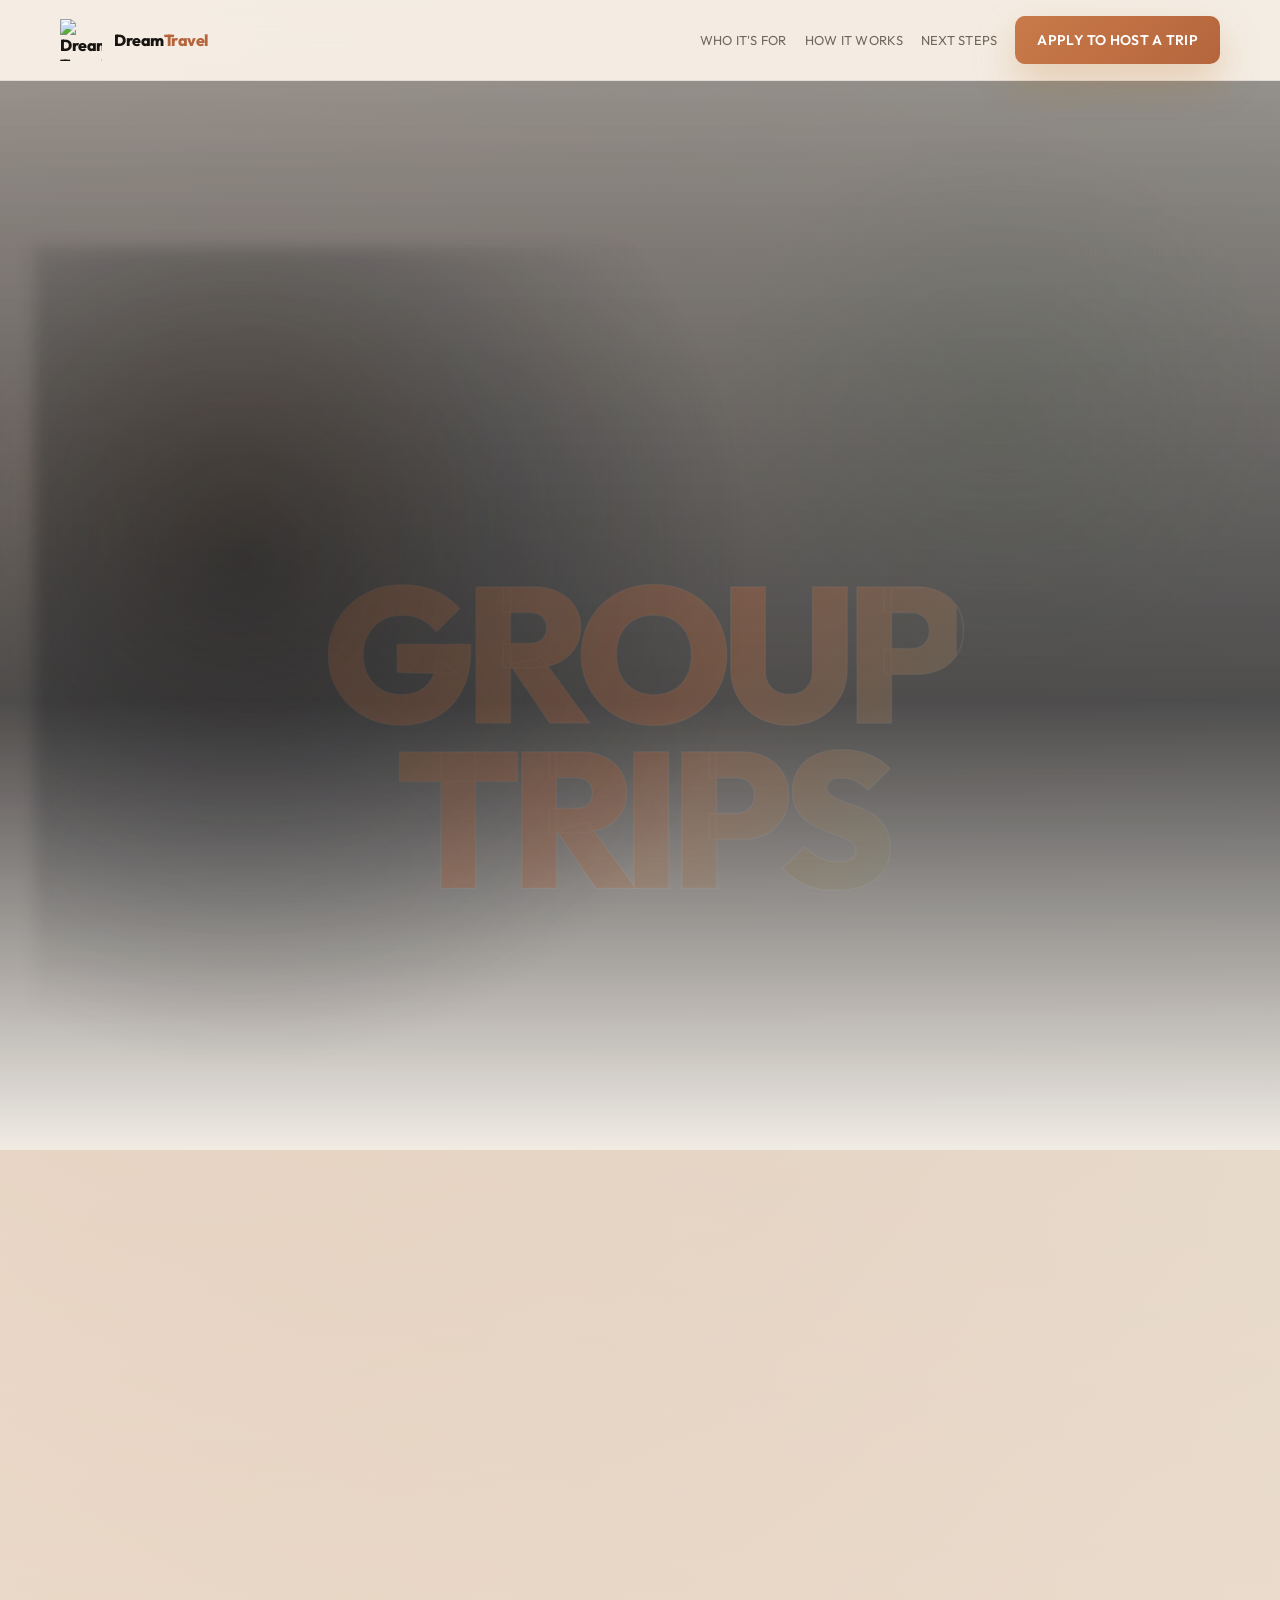
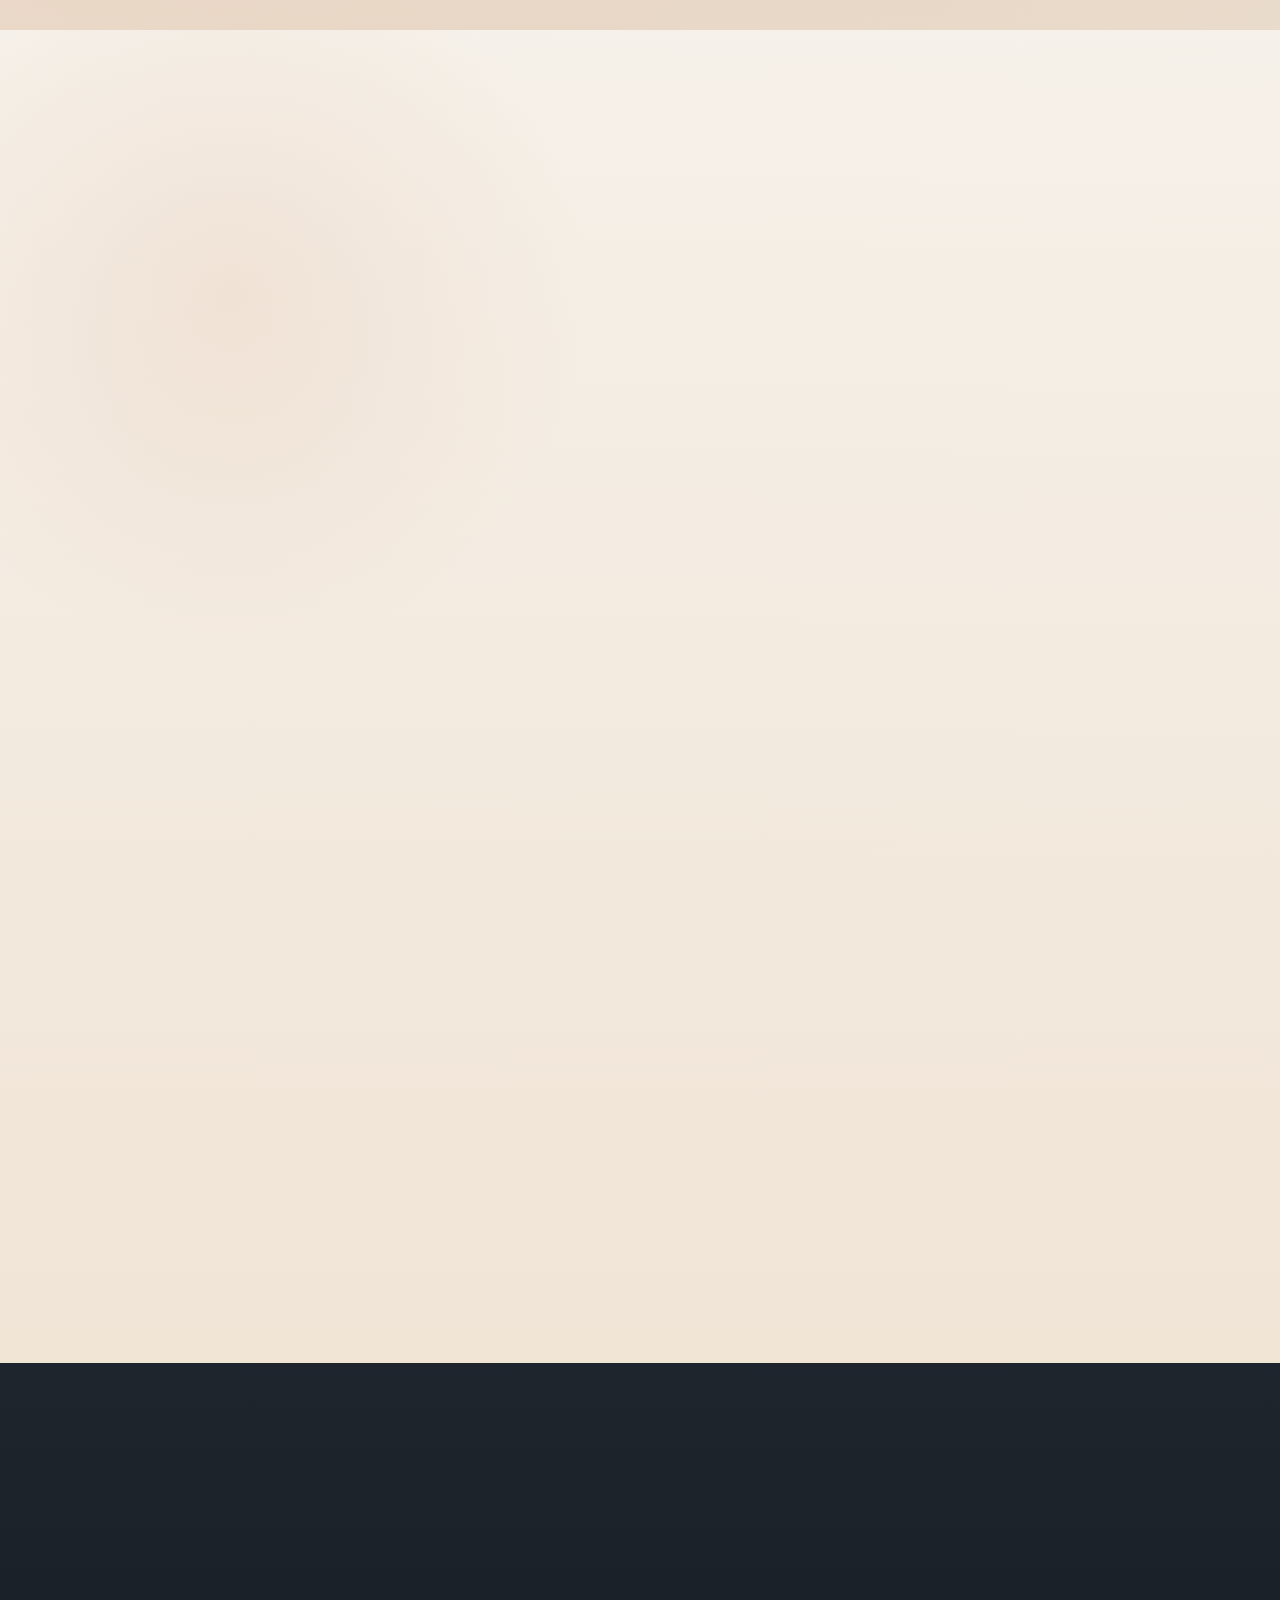
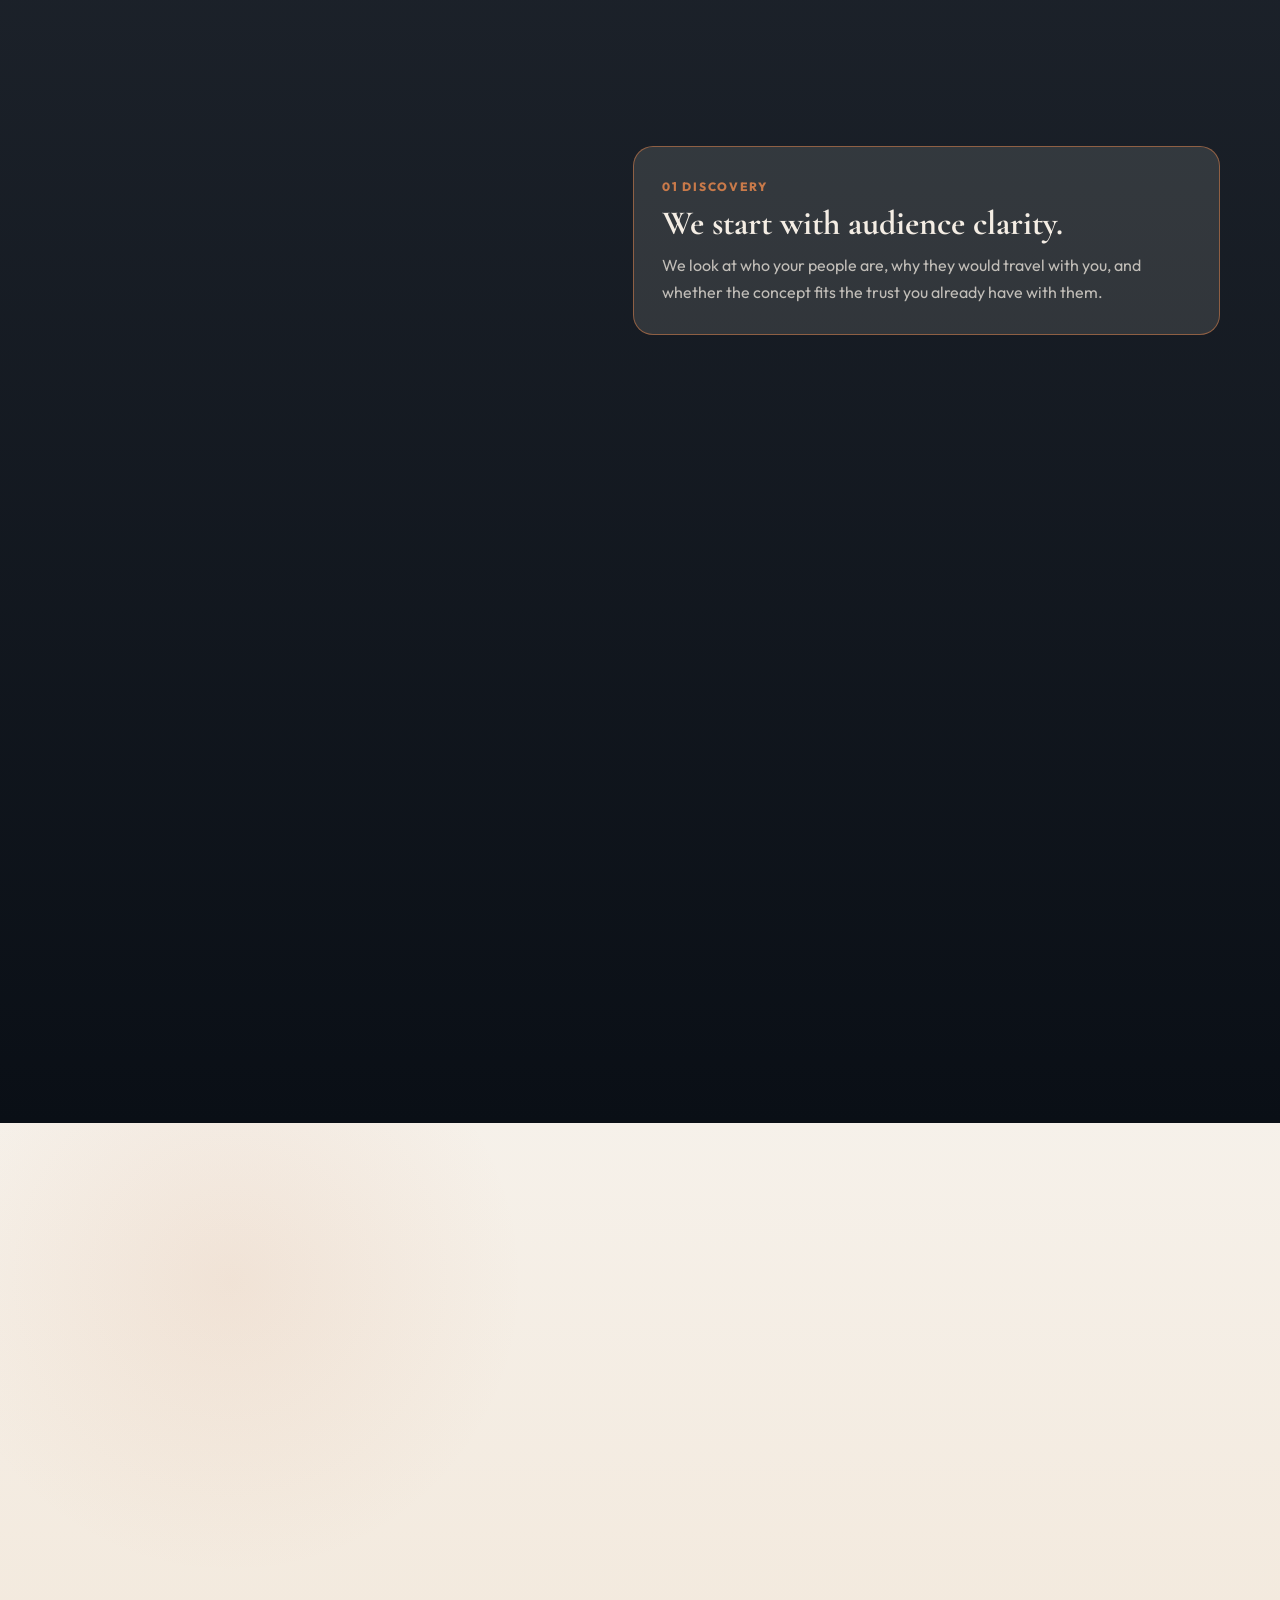
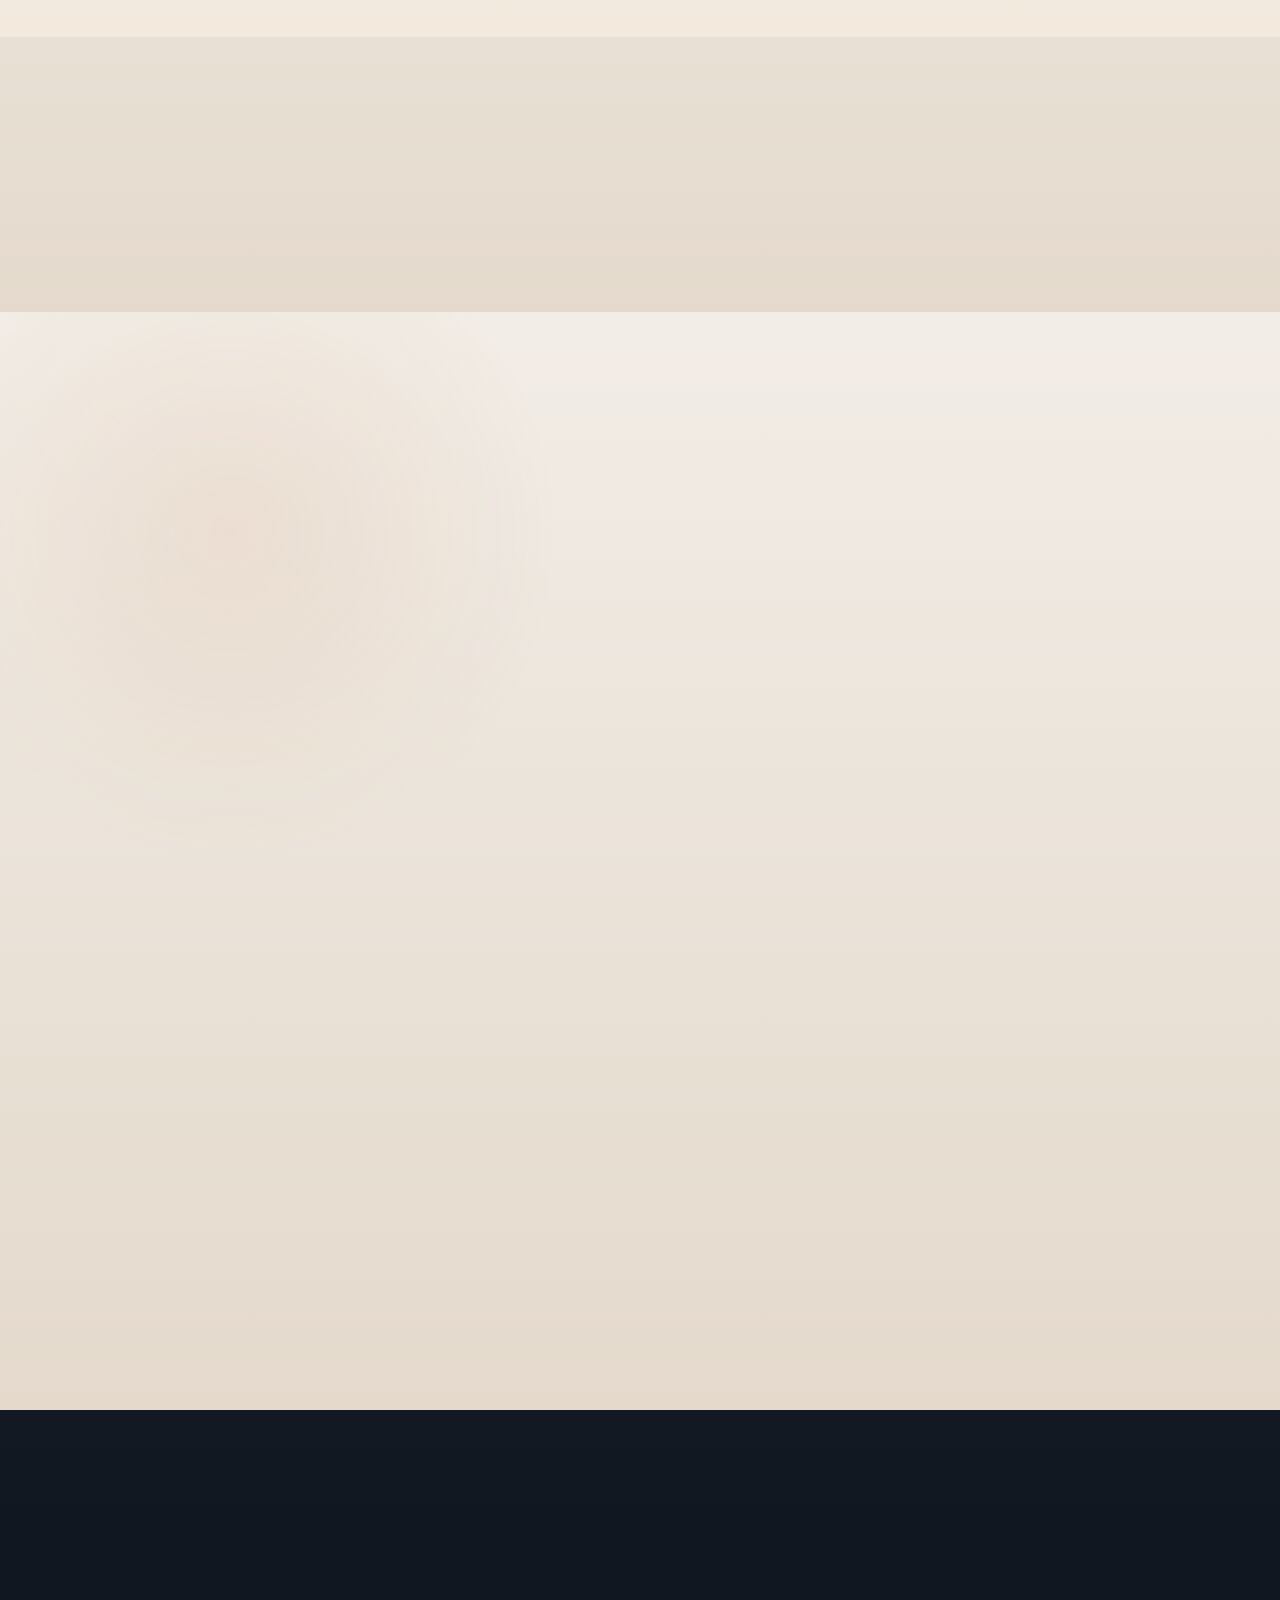
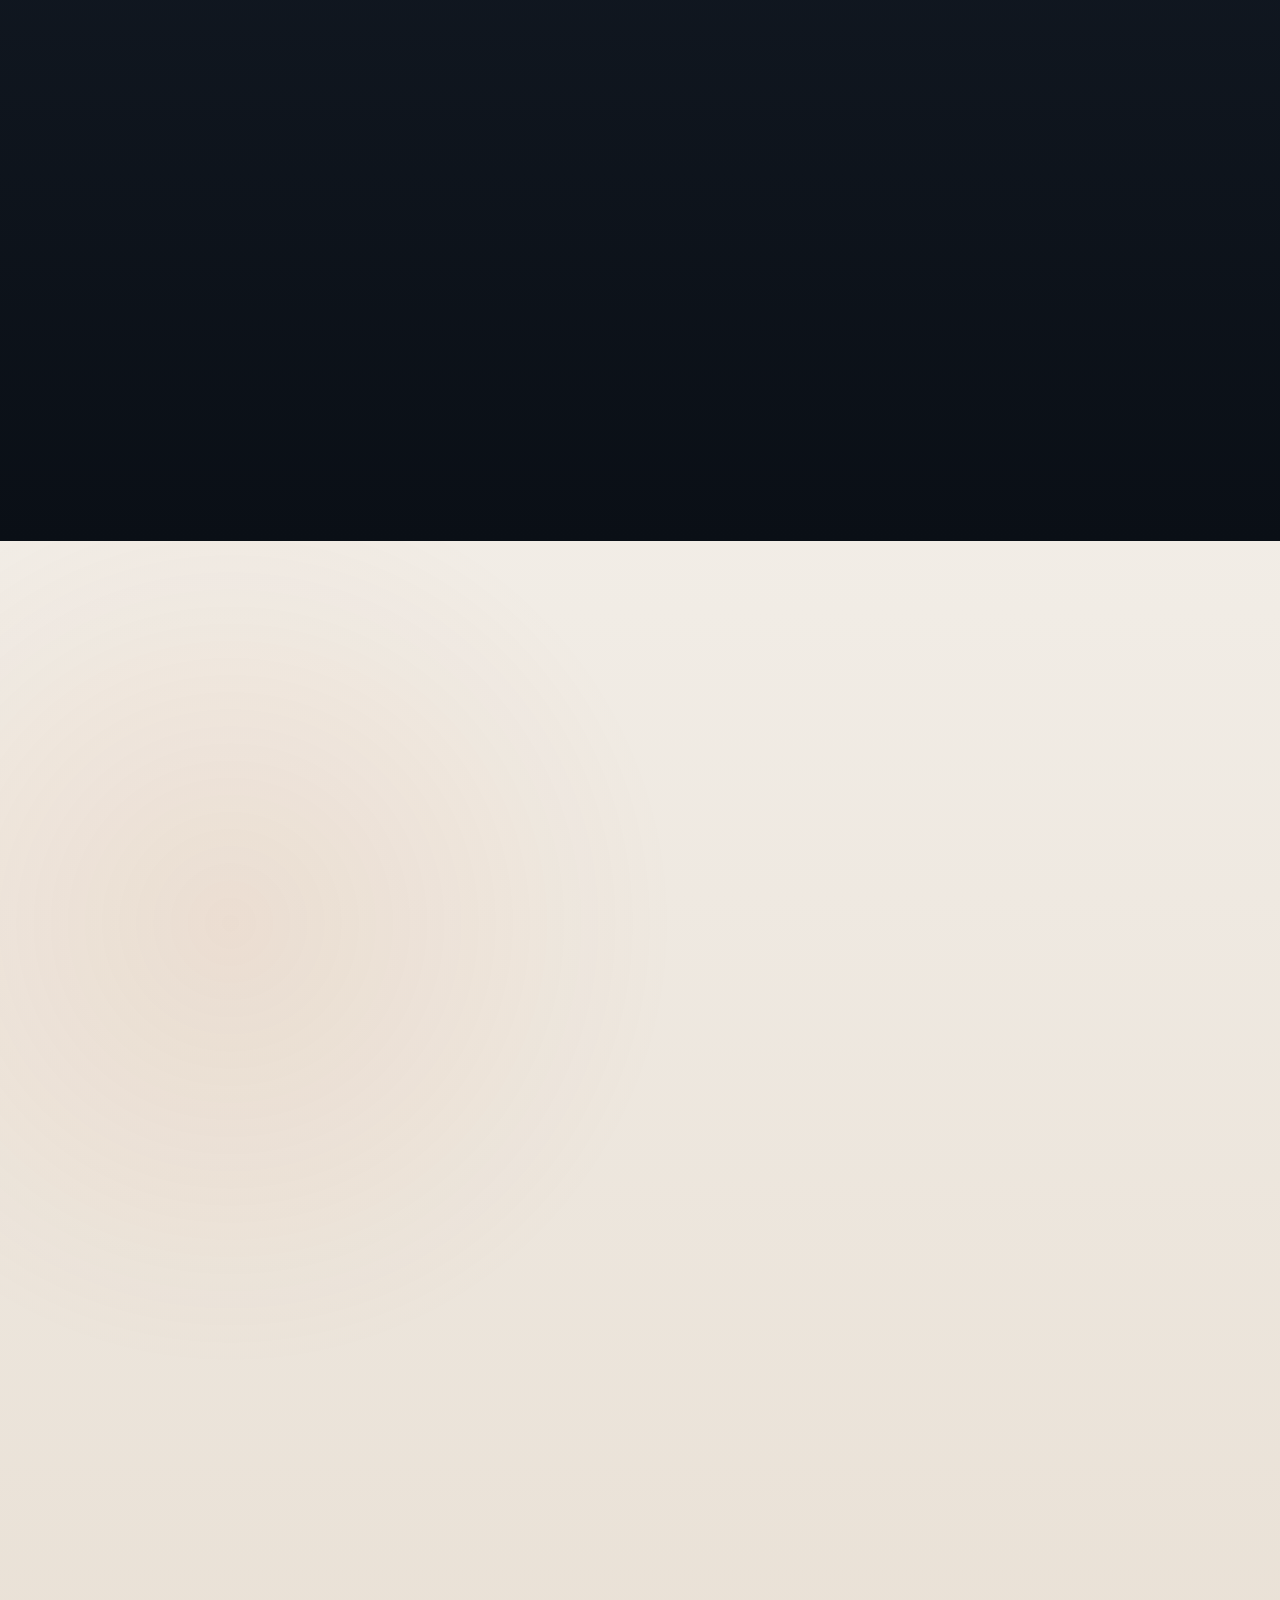
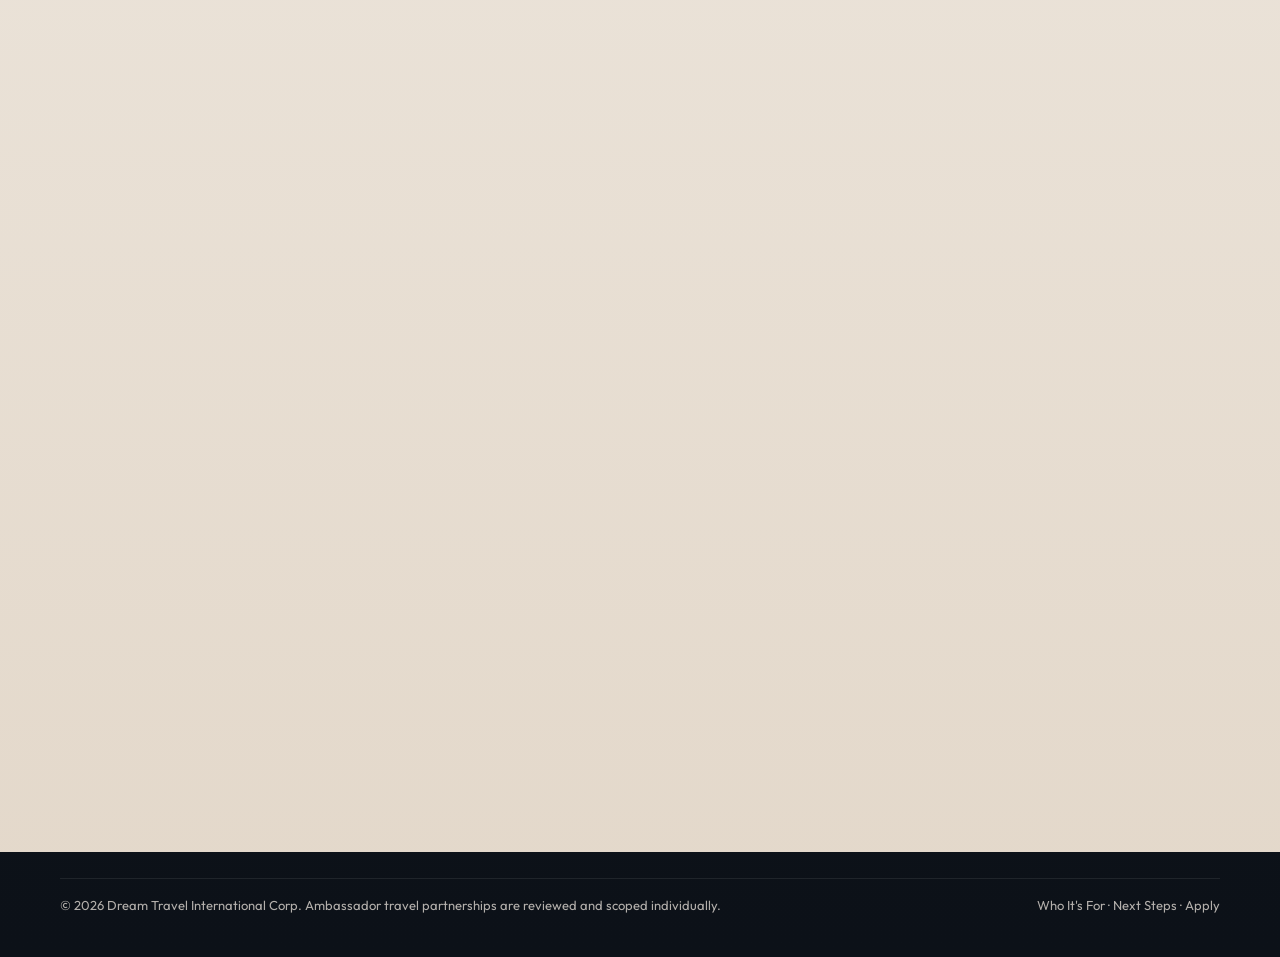
==== commit 6c976757: "Fix mobile layout and section contrast" ====
--- a/index.html
+++ b/index.html
@@ -58,6 +58,10 @@
   mask-image: linear-gradient(180deg, rgba(0, 0, 0, 0.32), transparent 72%);
 }
 .container { width: min(1160px, calc(100vw - 36px)); margin: 0 auto; }
+section[id],
+.trust-band {
+  scroll-margin-top: 92px;
+}
 .eyebrow {
   display: inline-flex;
   align-items: center;
@@ -163,7 +167,7 @@
   padding-inline: 22px;
 }
 .nav-links a:hover { color: var(--ink); }
-.hero-shell { position: relative; min-height: 190vh; }
+.hero-shell { position: relative; min-height: 155vh; }
 .hero-sticky {
   position: sticky;
   top: 0;
@@ -198,6 +202,8 @@
   justify-content: center;
   pointer-events: none;
   text-align: center;
+  opacity: 0.58;
+  transform: translateY(120px);
 }
 .hero-wordmark-outline,
 .hero-wordmark-fill {
@@ -211,7 +217,7 @@
 }
 .hero-wordmark-outline {
   color: transparent;
-  -webkit-text-stroke: 1.5px rgba(255, 248, 240, 0.16);
+  -webkit-text-stroke: 1.5px rgba(255, 248, 240, 0.12);
 }
 .hero-wordmark-fill {
   background: linear-gradient(135deg, rgba(201, 122, 74, 0.95), rgba(181, 101, 60, 0.88), rgba(122, 143, 123, 0.86));
@@ -220,6 +226,7 @@
   -webkit-text-fill-color: transparent;
   clip-path: inset(100% 0 0 0);
   animation: heroFillSweep 2.2s cubic-bezier(0.16, 1, 0.3, 1) 0.35s forwards;
+  opacity: 0.7;
 }
 @keyframes heroFillSweep {
   from { clip-path: inset(100% 0 0 0); }
@@ -239,6 +246,14 @@
   position: relative;
   color: var(--cream-strong);
   padding-top: 70px;
+}
+.hero-main::before {
+  content: "";
+  position: absolute;
+  inset: 10% -4% -8% -4%;
+  z-index: -1;
+  background: radial-gradient(circle at 30% 34%, rgba(12, 17, 24, 0.54), transparent 64%);
+  filter: blur(8px);
 }
 .hero-main h1 {
   margin-top: 18px;
@@ -277,7 +292,7 @@
   box-shadow: 0 28px 64px rgba(12, 19, 28, 0.14);
   backdrop-filter: blur(12px);
   align-self: center;
-  margin-top: 130px;
+  margin-top: 72px;
 }
 .hero-card .eyebrow {
   margin-bottom: 18px;
@@ -368,7 +383,11 @@
   line-height: 1.6;
 }
 .section { padding: 92px 0; }
-.section.light { background: transparent; }
+.section.light {
+  background:
+    radial-gradient(circle at 18% 20%, rgba(201, 122, 74, 0.1), transparent 24%),
+    linear-gradient(180deg, rgba(246, 241, 234, 0.98), rgba(241, 229, 214, 0.94));
+}
 .section.dark { background: linear-gradient(180deg, rgba(18, 25, 35, 0.94), rgba(10, 15, 22, 1)); }
 .audience-block {
   display: grid;
@@ -829,7 +848,12 @@
   .stack-layout,
   .apply-grid,
   .faq-grid { grid-template-columns: 1fr; }
-  .stack-visual { position: relative; top: 0; }
+  .stack-visual { display: none; }
+  .feature-card,
+  .feature-card.active {
+    opacity: 1;
+    transform: none;
+  }
   .gallery-grid {
     display: grid;
     grid-template-columns: 1fr;
@@ -856,22 +880,63 @@
   }
   .site-nav .container,
   .nav-links { gap: 12px; }
-  .nav-links { font-size: 12px; }
-  .nav-links .btn { width: 100%; }
-  .hero-main h1 { max-width: none; }
-  .hero-main { padding-top: 96px; }
-  .hero-wordmark-outline,
-  .hero-wordmark-fill {
-    font-size: clamp(58px, 22vw, 110px);
-    line-height: 0.88;
+  .site-nav {
+    position: relative;
+    padding: 12px 0;
   }
+  .site-nav .container { align-items: center; }
+  .brand img { width: 30px; height: 30px; }
+  .brand { gap: 8px; font-size: 14px; }
+  .nav-links { margin-left: auto; font-size: 12px; }
+  .nav-links a:not(.btn) { display: none; }
+  .nav-links .btn {
+    width: auto;
+    padding: 11px 16px;
+    font-size: 12px;
+  }
+  .hero-shell { min-height: auto; }
+  .hero-sticky {
+    position: relative;
+    min-height: auto;
+    display: block;
+  }
+  .hero-copy {
+    min-height: auto;
+    padding: 34px 0 28px;
+    gap: 20px;
+  }
+  .hero-main h1 {
+    max-width: none;
+    font-size: clamp(48px, 14vw, 68px);
+  }
+  .hero-main { padding-top: 28px; }
+  .hero-main::before { inset: 8% -8% -8% -8%; }
+  .hero-main p,
+  .hero-kicker {
+    max-width: none;
+    font-size: 15px;
+  }
+  .hero-card {
+    margin-top: 0;
+    padding: 22px;
+  }
+  .hero-wordmark { display: none; }
   .trust-item,
   .next-card,
   .fit-card { padding: 20px; }
+  .image-card { min-height: 380px; }
+  .apply-photo { min-height: 360px; }
+  .gallery-card,
+  .gallery-grid:hover .gallery-card,
+  .gallery-card:hover,
+  .gallery-card:focus-within,
+  .gallery-card.is-featured { min-height: 340px; }
+  .gallery-card .caption h3 { max-width: none; }
   .metric-row,
   .spot-grid { grid-template-columns: 1fr; }
-  .section { padding: 76px 0; }
-  .hero-copy { padding: 64px 0 44px; }
+  .section {
+    padding: 76px 0;
+  }
   .apply-card,
   .hero-card,
   .feature-card { padding: 24px; }
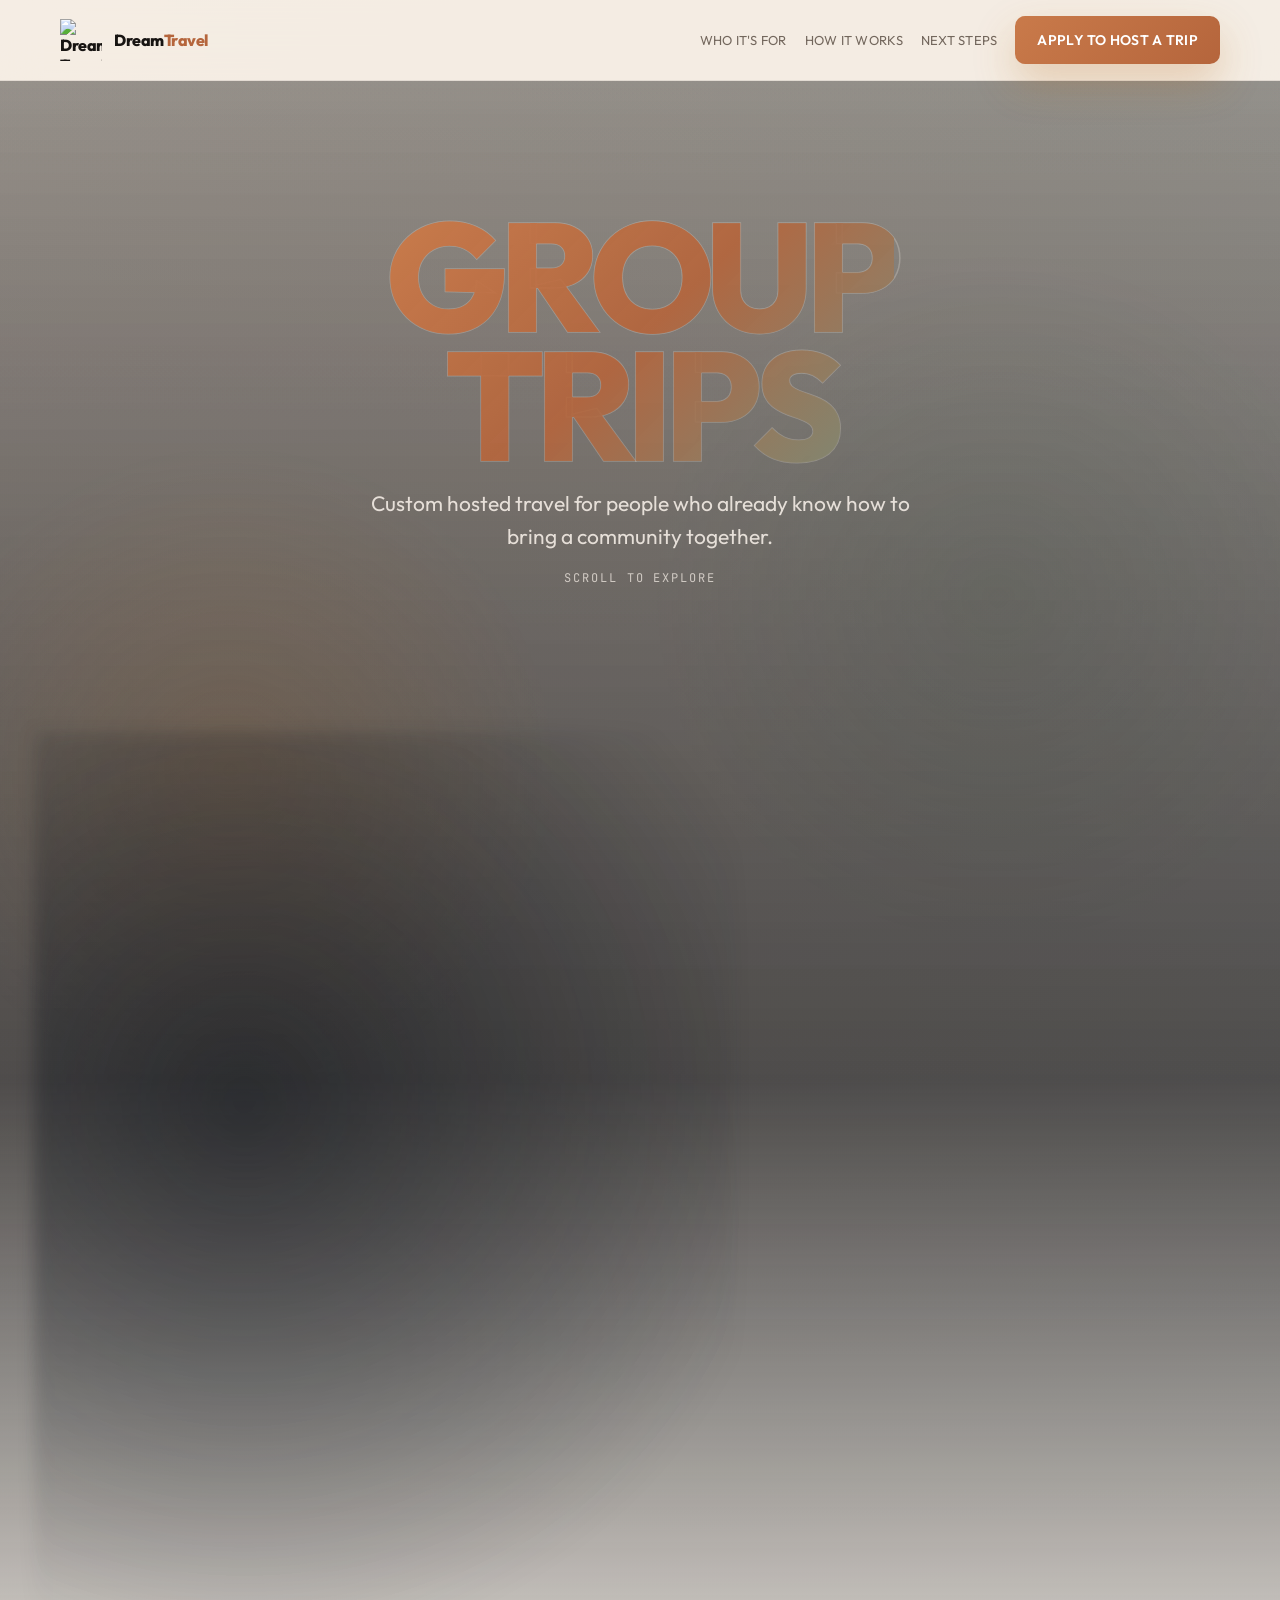
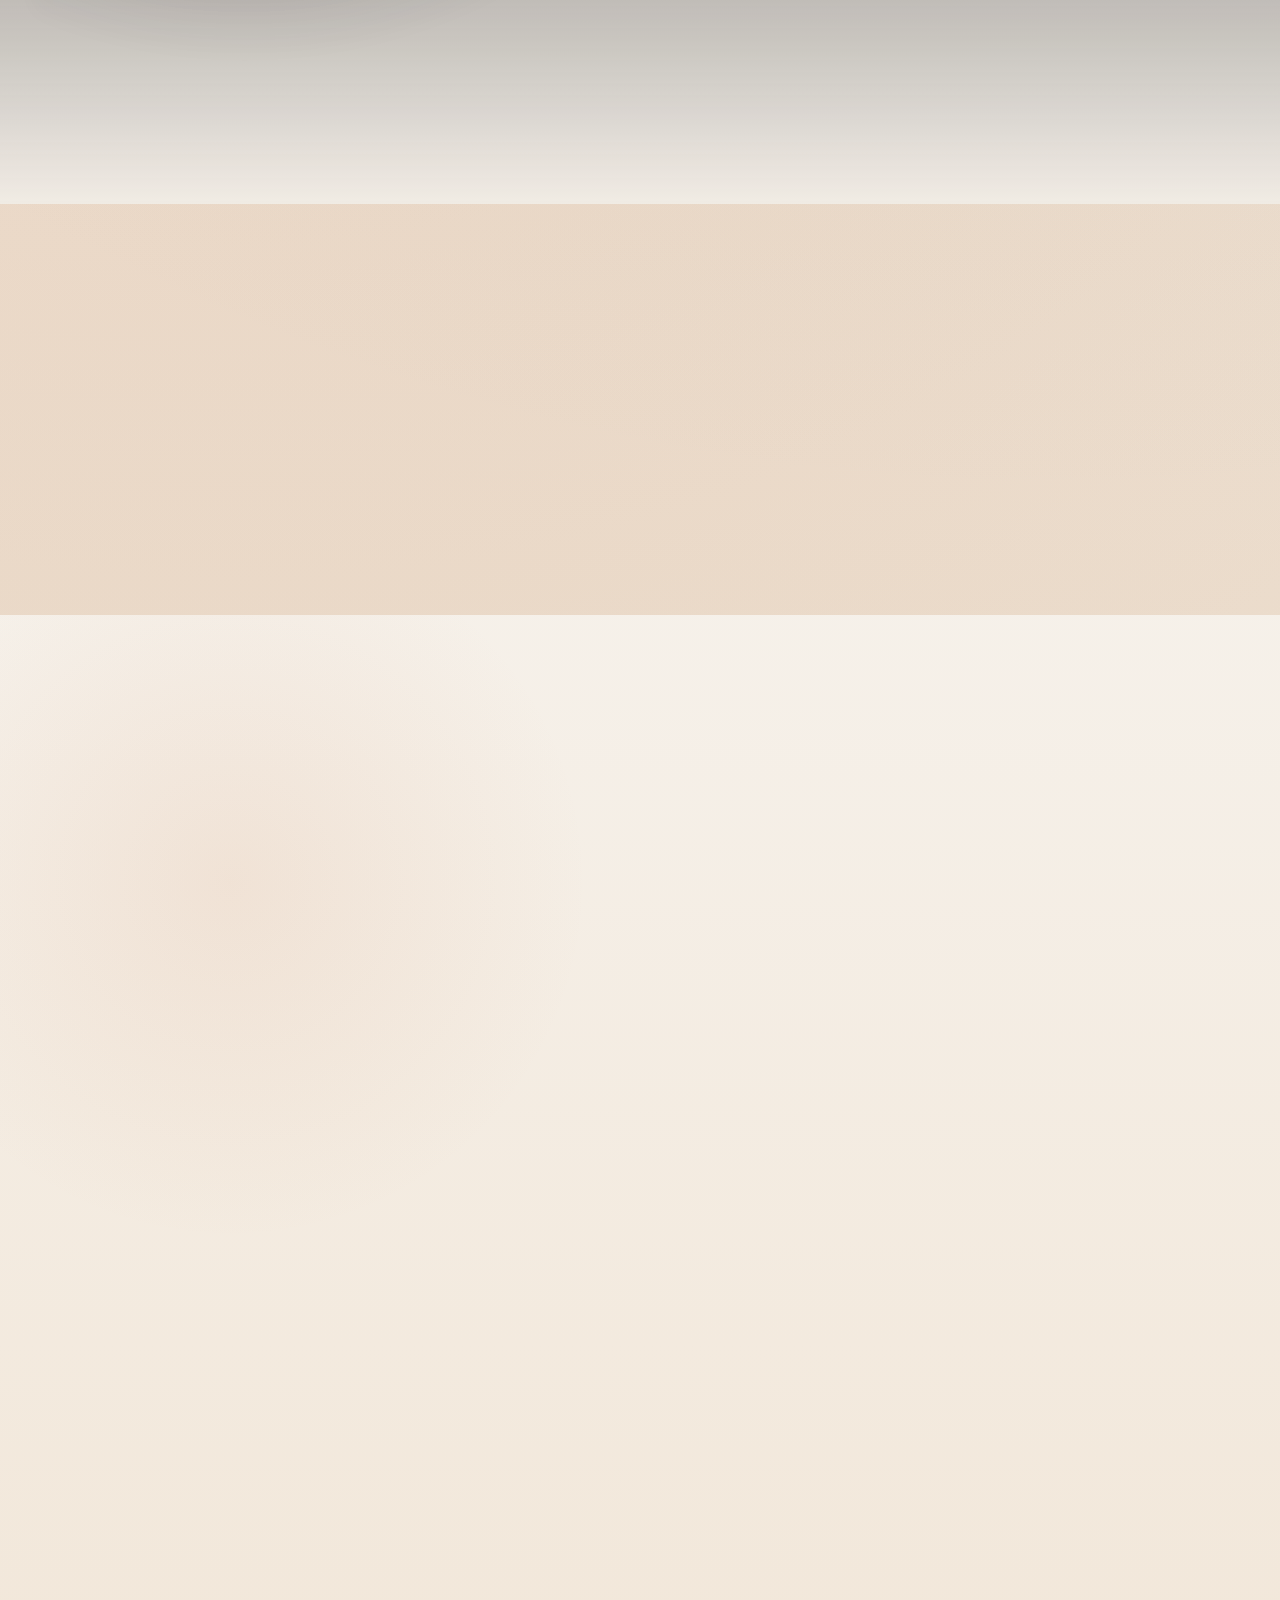
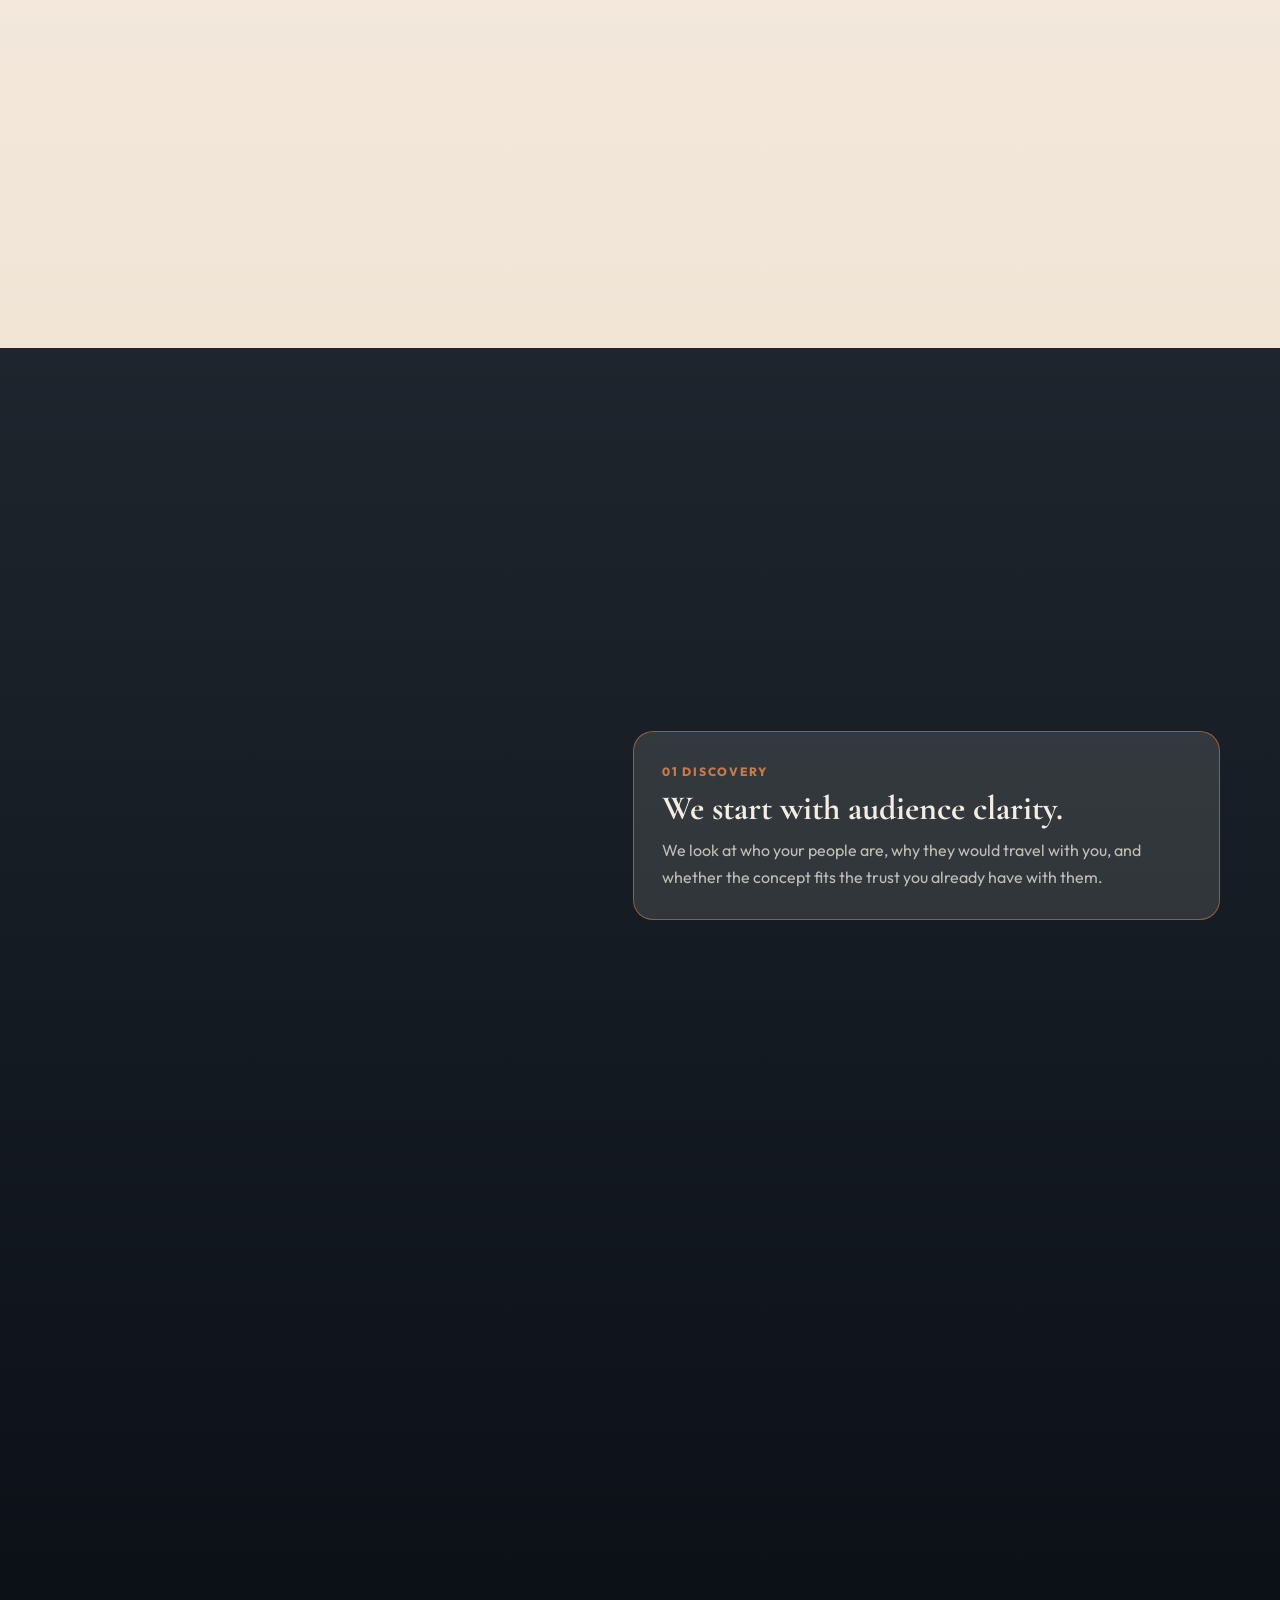
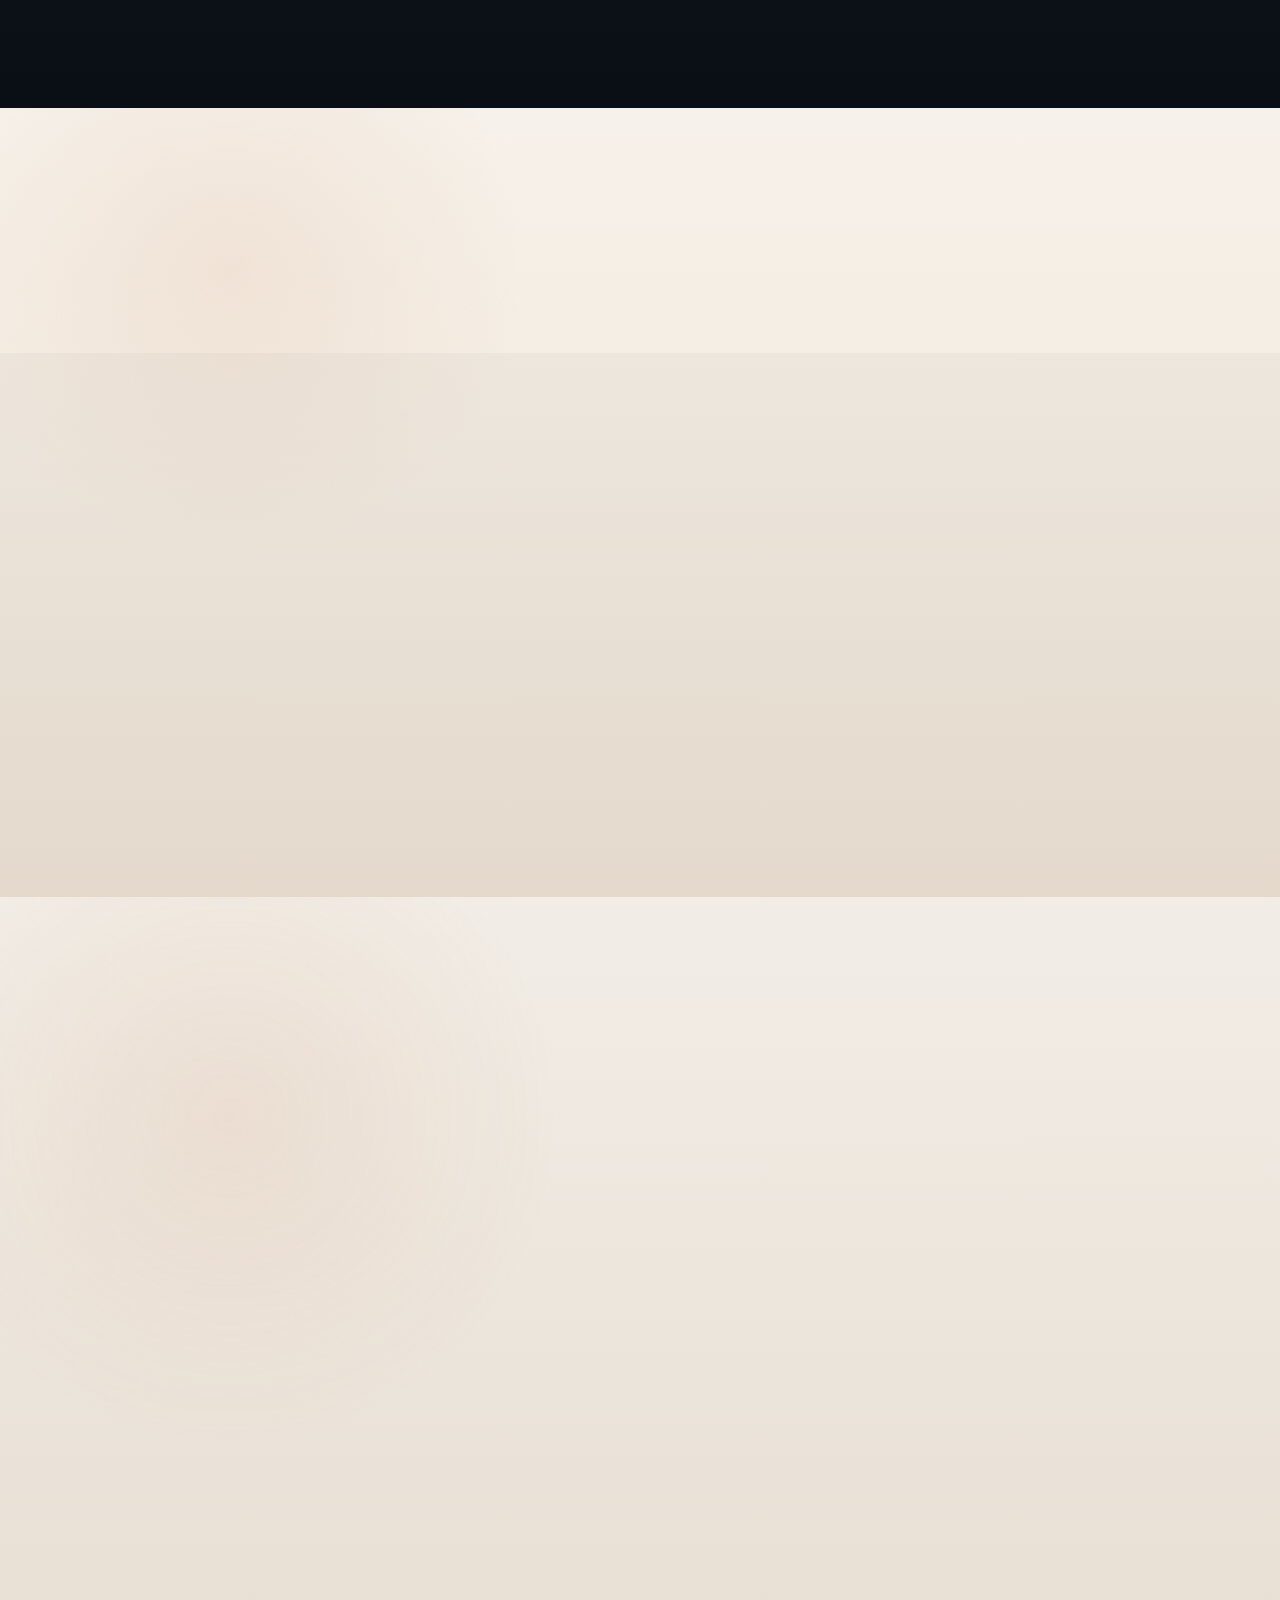
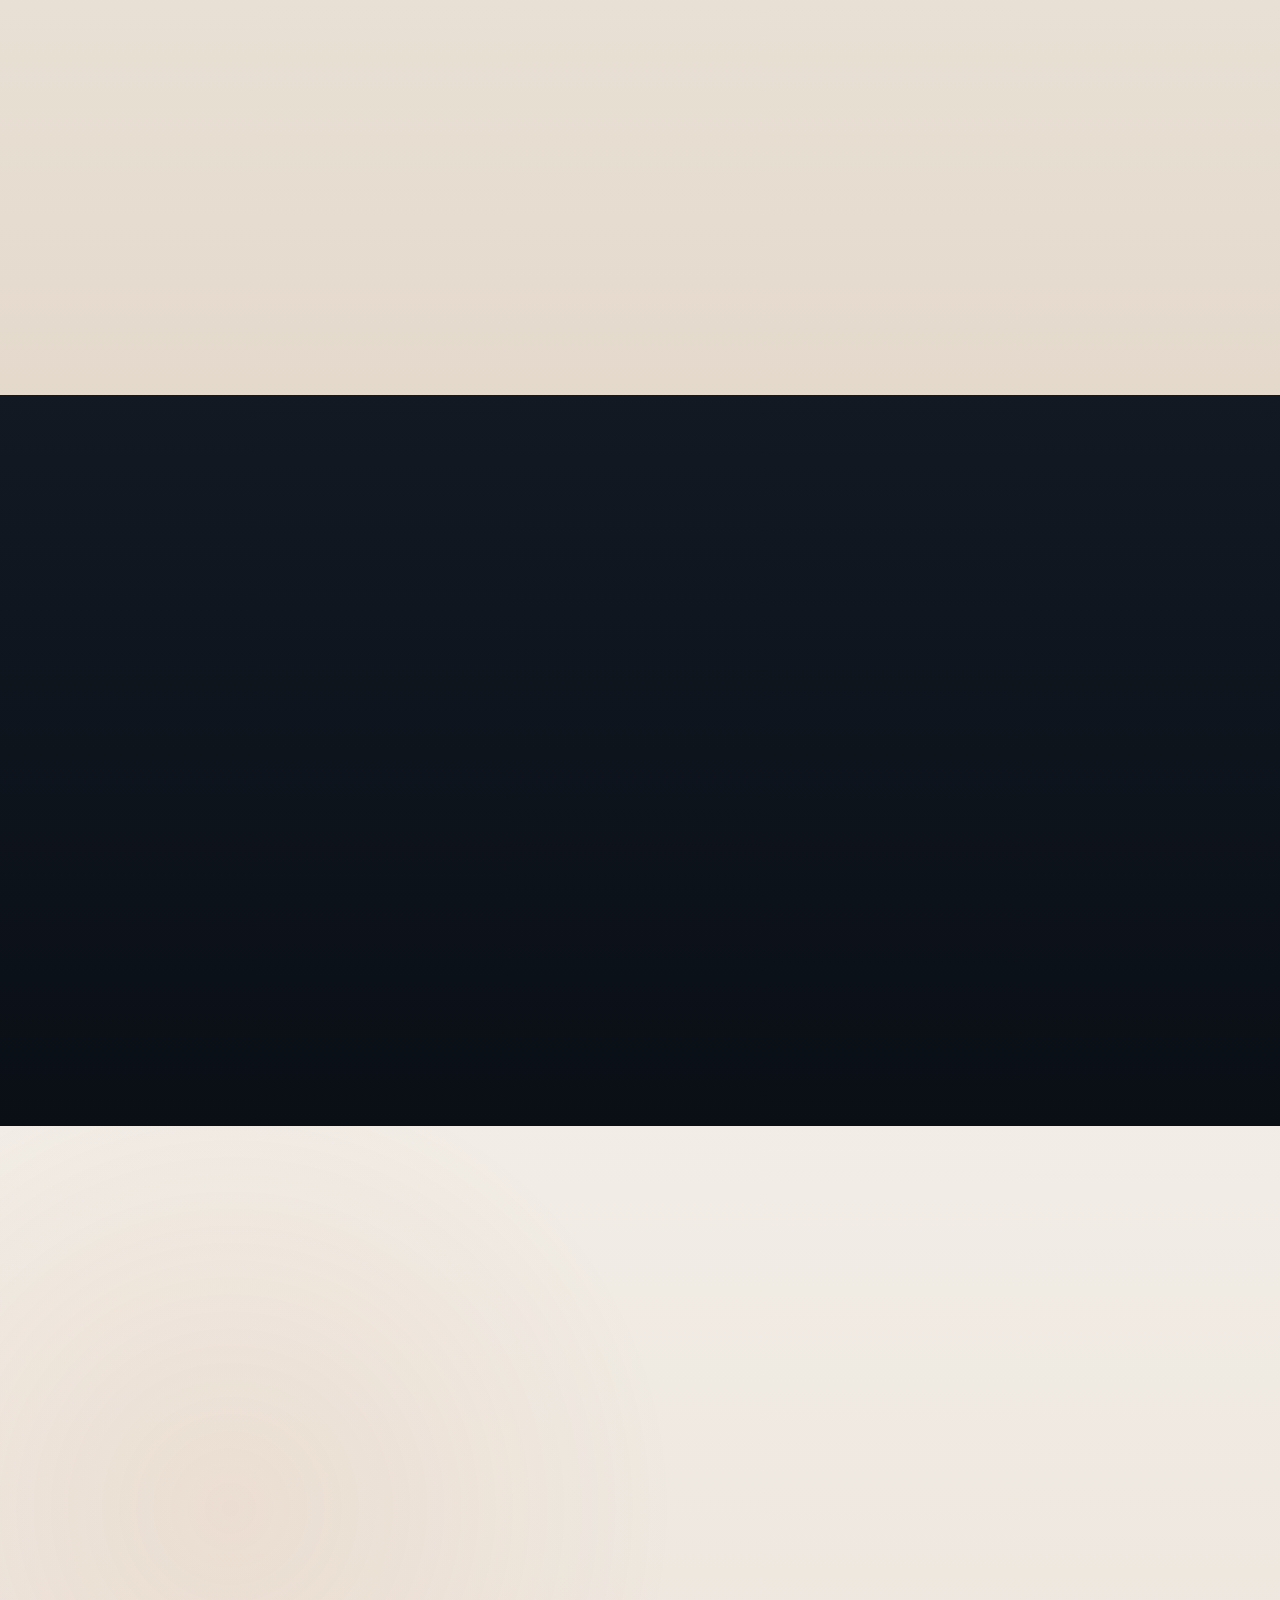
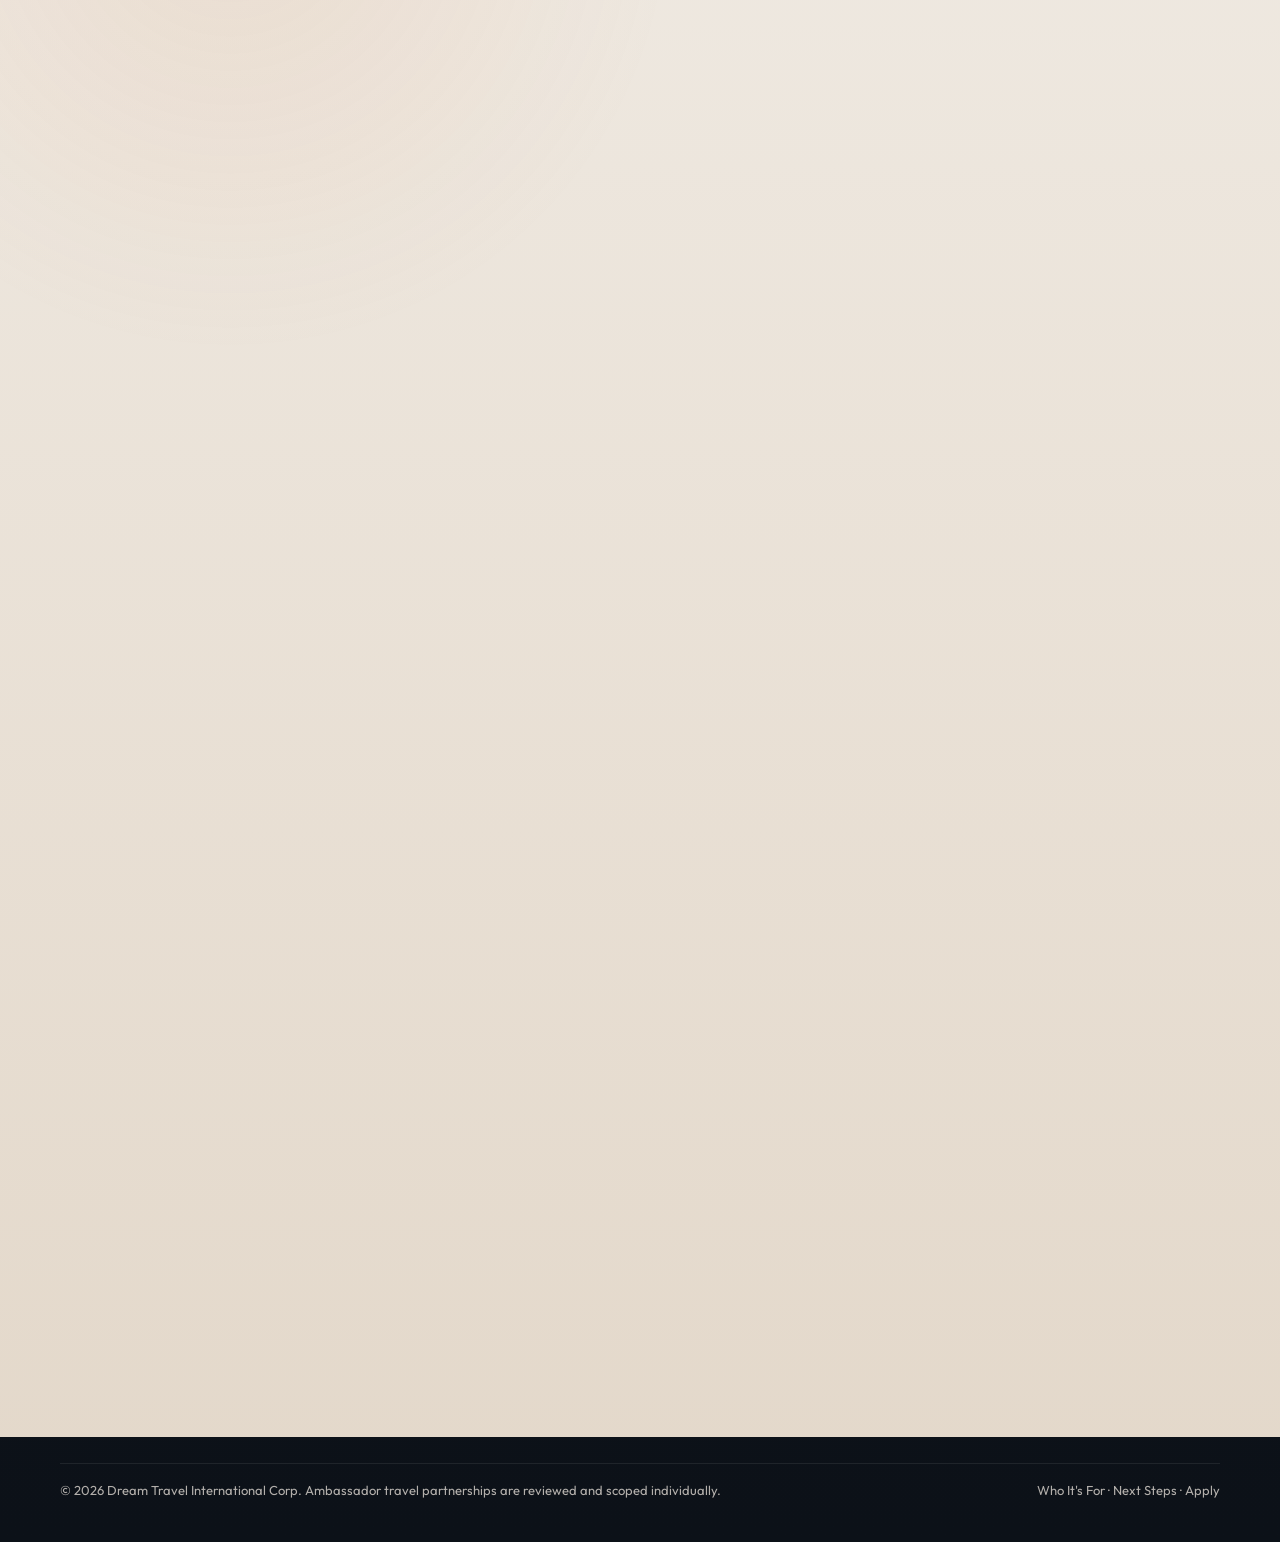
==== commit 0a073f80: "Stage group trips intro before host offer" ====
--- a/index.html
+++ b/index.html
@@ -167,7 +167,7 @@
   padding-inline: 22px;
 }
 .nav-links a:hover { color: var(--ink); }
-.hero-shell { position: relative; min-height: 155vh; }
+.hero-shell { position: relative; min-height: 220vh; }
 .hero-sticky {
   position: sticky;
   top: 0;
@@ -193,17 +193,70 @@
   background:
     linear-gradient(180deg, rgba(12, 16, 21, 0.18) 0%, rgba(12, 16, 21, 0.48) 58%, rgba(246, 241, 234, 0.96) 100%);
 }
-.hero-wordmark {
+.hero-intro {
   position: absolute;
   inset: 0;
-  z-index: 1;
+  z-index: 2;
+  display: flex;
+  align-items: flex-start;
+  justify-content: center;
+  text-align: center;
+  pointer-events: none;
+  padding-top: 130px;
+}
+.hero-intro-stack {
+  position: relative;
+  display: grid;
+  gap: 18px;
+  justify-items: center;
+  width: min(100%, 980px);
+  padding: 0 24px;
+  transform: none;
+}
+.hero-intro-title {
+  font-family: var(--sans);
+  font-size: clamp(64px, 12vw, 156px);
+  font-weight: 800;
+  letter-spacing: -0.06em;
+  line-height: 0.84;
+  text-transform: uppercase;
+  color: transparent;
+  -webkit-text-stroke: 1.5px rgba(255, 248, 240, 0.24);
+}
+.hero-intro-reveal {
+  position: absolute;
+  inset: 0;
   display: flex;
   align-items: center;
   justify-content: center;
-  pointer-events: none;
-  text-align: center;
-  opacity: 0.58;
-  transform: translateY(120px);
+  font-family: var(--sans);
+  font-size: clamp(64px, 12vw, 156px);
+  font-weight: 800;
+  letter-spacing: -0.06em;
+  line-height: 0.84;
+  text-transform: uppercase;
+  background: linear-gradient(135deg, rgba(201, 122, 74, 0.98), rgba(181, 101, 60, 0.9), rgba(122, 143, 123, 0.88));
+  -webkit-background-clip: text;
+  background-clip: text;
+  -webkit-text-fill-color: transparent;
+  clip-path: inset(100% 0 0 0);
+  animation: heroFillSweep 2.2s cubic-bezier(0.16, 1, 0.3, 1) 0.35s forwards;
+}
+.hero-intro-subtitle {
+  max-width: 42ch;
+  color: rgba(255, 248, 240, 0.82);
+  font-size: clamp(16px, 2vw, 21px);
+  line-height: 1.55;
+}
+.hero-intro-cue {
+  color: rgba(255, 248, 240, 0.68);
+  font-family: var(--mono);
+  font-size: 12px;
+  letter-spacing: 0.16em;
+  text-transform: uppercase;
+}
+.hero-wordmark {
+  display: none;
 }
 .hero-wordmark-outline,
 .hero-wordmark-fill {
@@ -234,18 +287,18 @@
 }
 .hero-copy {
   position: relative;
-  z-index: 3;
+  z-index: 4;
   display: grid;
   grid-template-columns: minmax(0, 1.15fr) minmax(340px, 0.85fr);
   gap: 32px;
   align-items: end;
-  min-height: 100vh;
-  padding: 72px 0 56px;
+  min-height: 180vh;
+  padding: 540px 0 72px;
 }
 .hero-main {
   position: relative;
   color: var(--cream-strong);
-  padding-top: 70px;
+  padding-top: 240px;
 }
 .hero-main::before {
   content: "";
@@ -292,7 +345,7 @@
   box-shadow: 0 28px 64px rgba(12, 19, 28, 0.14);
   backdrop-filter: blur(12px);
   align-self: center;
-  margin-top: 72px;
+  margin-top: 260px;
 }
 .hero-card .eyebrow {
   margin-bottom: 18px;
@@ -389,6 +442,12 @@
     linear-gradient(180deg, rgba(246, 241, 234, 0.98), rgba(241, 229, 214, 0.94));
 }
 .section.dark { background: linear-gradient(180deg, rgba(18, 25, 35, 0.94), rgba(10, 15, 22, 1)); }
+.process-head .eyebrow {
+  color: var(--ink);
+  background: rgba(255, 248, 240, 0.9);
+  border-color: rgba(255, 248, 240, 0.28);
+  font-weight: 700;
+}
 .audience-block {
   display: grid;
   gap: 16px;
@@ -683,18 +742,6 @@
   inset: 0;
   background: linear-gradient(180deg, rgba(13, 19, 27, 0.06), rgba(13, 19, 27, 0.72));
   z-index: 1;
-}
-.gallery-card::after {
-  content: attr(data-panel);
-  position: absolute;
-  top: 22px;
-  left: 22px;
-  z-index: 2;
-  color: rgba(255, 248, 240, 0.72);
-  font-family: var(--mono);
-  font-size: 11px;
-  letter-spacing: 0.16em;
-  text-transform: uppercase;
 }
 .gallery-card img {
   width: 100%;
@@ -900,16 +947,38 @@
     min-height: auto;
     display: block;
   }
+  .hero-intro {
+    position: relative;
+    min-height: 300px;
+    padding-top: 10px;
+  }
+  .hero-intro-stack {
+    width: 100%;
+    padding: 24px 18px 12px;
+    gap: 12px;
+    transform: none;
+  }
+  .hero-intro-title,
+  .hero-intro-reveal {
+    position: static;
+    font-size: clamp(58px, 20vw, 94px);
+    line-height: 0.88;
+  }
+  .hero-intro-subtitle {
+    font-size: 15px;
+    max-width: 26ch;
+  }
+  .hero-intro-cue { font-size: 11px; }
   .hero-copy {
     min-height: auto;
-    padding: 34px 0 28px;
+    padding: 12px 0 28px;
     gap: 20px;
   }
   .hero-main h1 {
     max-width: none;
     font-size: clamp(48px, 14vw, 68px);
   }
-  .hero-main { padding-top: 28px; }
+  .hero-main { padding-top: 0; }
   .hero-main::before { inset: 8% -8% -8% -8%; }
   .hero-main p,
   .hero-kicker {
@@ -920,7 +989,6 @@
     margin-top: 0;
     padding: 22px;
   }
-  .hero-wordmark { display: none; }
   .trust-item,
   .next-card,
   .fit-card { padding: 20px; }
@@ -966,6 +1034,16 @@
         <div class="hero-layer hero-bg"></div>
         <div class="hero-layer hero-mid"></div>
         <div class="hero-layer hero-veil"></div>
+        <div class="hero-intro" aria-hidden="true">
+          <div class="hero-intro-stack">
+            <div style="position:relative;">
+              <div class="hero-intro-title">Group<br>Trips</div>
+              <div class="hero-intro-reveal">Group<br>Trips</div>
+            </div>
+            <div class="hero-intro-subtitle">Custom hosted travel for people who already know how to bring a community together.</div>
+            <div class="hero-intro-cue">Scroll to explore</div>
+          </div>
+        </div>
         <div class="hero-wordmark" aria-hidden="true">
           <div class="hero-wordmark-outline">Group<br>Trips</div>
           <div class="hero-wordmark-fill">Group<br>Trips</div>
@@ -1089,7 +1167,7 @@
     </section>
     <section class="section dark" id="how">
       <div class="container">
-        <div class="section-head reveal">
+        <div class="section-head light process-head reveal">
           <div class="eyebrow">Hosted journey process</div>
           <h2>A clear path from host idea to launch-ready trip.</h2>
           <p>The process is intentionally simple: define the audience, shape the concept, align support and terms, and get the trip ready to promote with confidence.</p>
@@ -1200,21 +1278,21 @@
         </div>
 
         <div class="gallery-grid">
-          <article class="gallery-card is-featured reveal" data-panel="Panel 01">
+          <article class="gallery-card is-featured reveal">
             <img src="https://images.unsplash.com/photo-1510812431401-41d2bd2722f3?auto=format&fit=crop&w=1200&q=80" alt="Wine glasses on a table during a tasting">
             <div class="caption">
               <h3>Wine + Taste</h3>
               <p>For sommeliers, chefs, curators, and community tastemakers building a trip around access and flavor.</p>
             </div>
           </article>
-          <article class="gallery-card reveal" data-panel="Panel 02">
+          <article class="gallery-card reveal">
             <img src="https://images.unsplash.com/photo-1500534314209-a25ddb2bd429?auto=format&fit=crop&w=1200&q=80" alt="Small group walking through a scenic coastal destination">
             <div class="caption">
               <h3>Retreat + Wellness</h3>
               <p>For coaches, facilitators, and hosts whose people want immersion, presence, and a sense of reset.</p>
             </div>
           </article>
-          <article class="gallery-card reveal" data-panel="Panel 03">
+          <article class="gallery-card reveal">
             <img src="https://images.unsplash.com/photo-1493225457124-a3eb161ffa5f?auto=format&fit=crop&w=1200&q=80" alt="Creative professional photographing a destination">
             <div class="caption">
               <h3>Creator + Culture</h3>
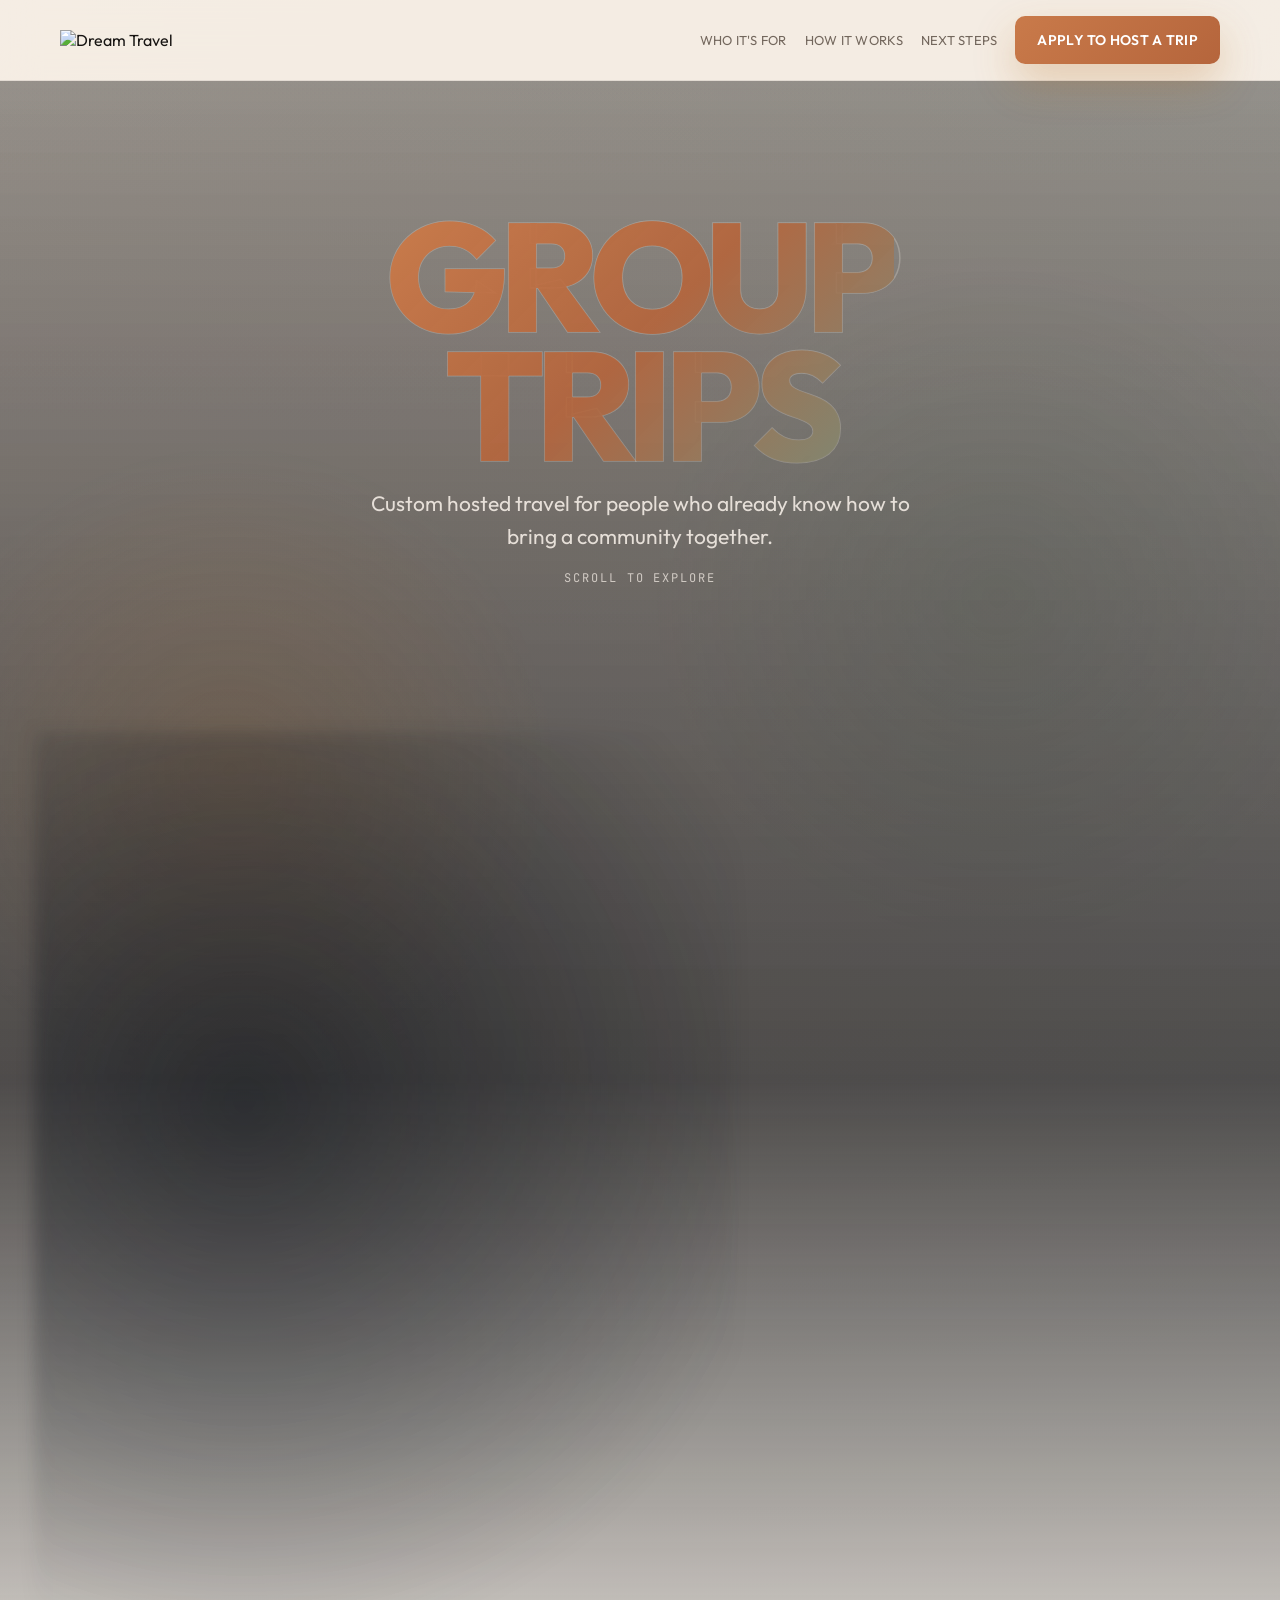
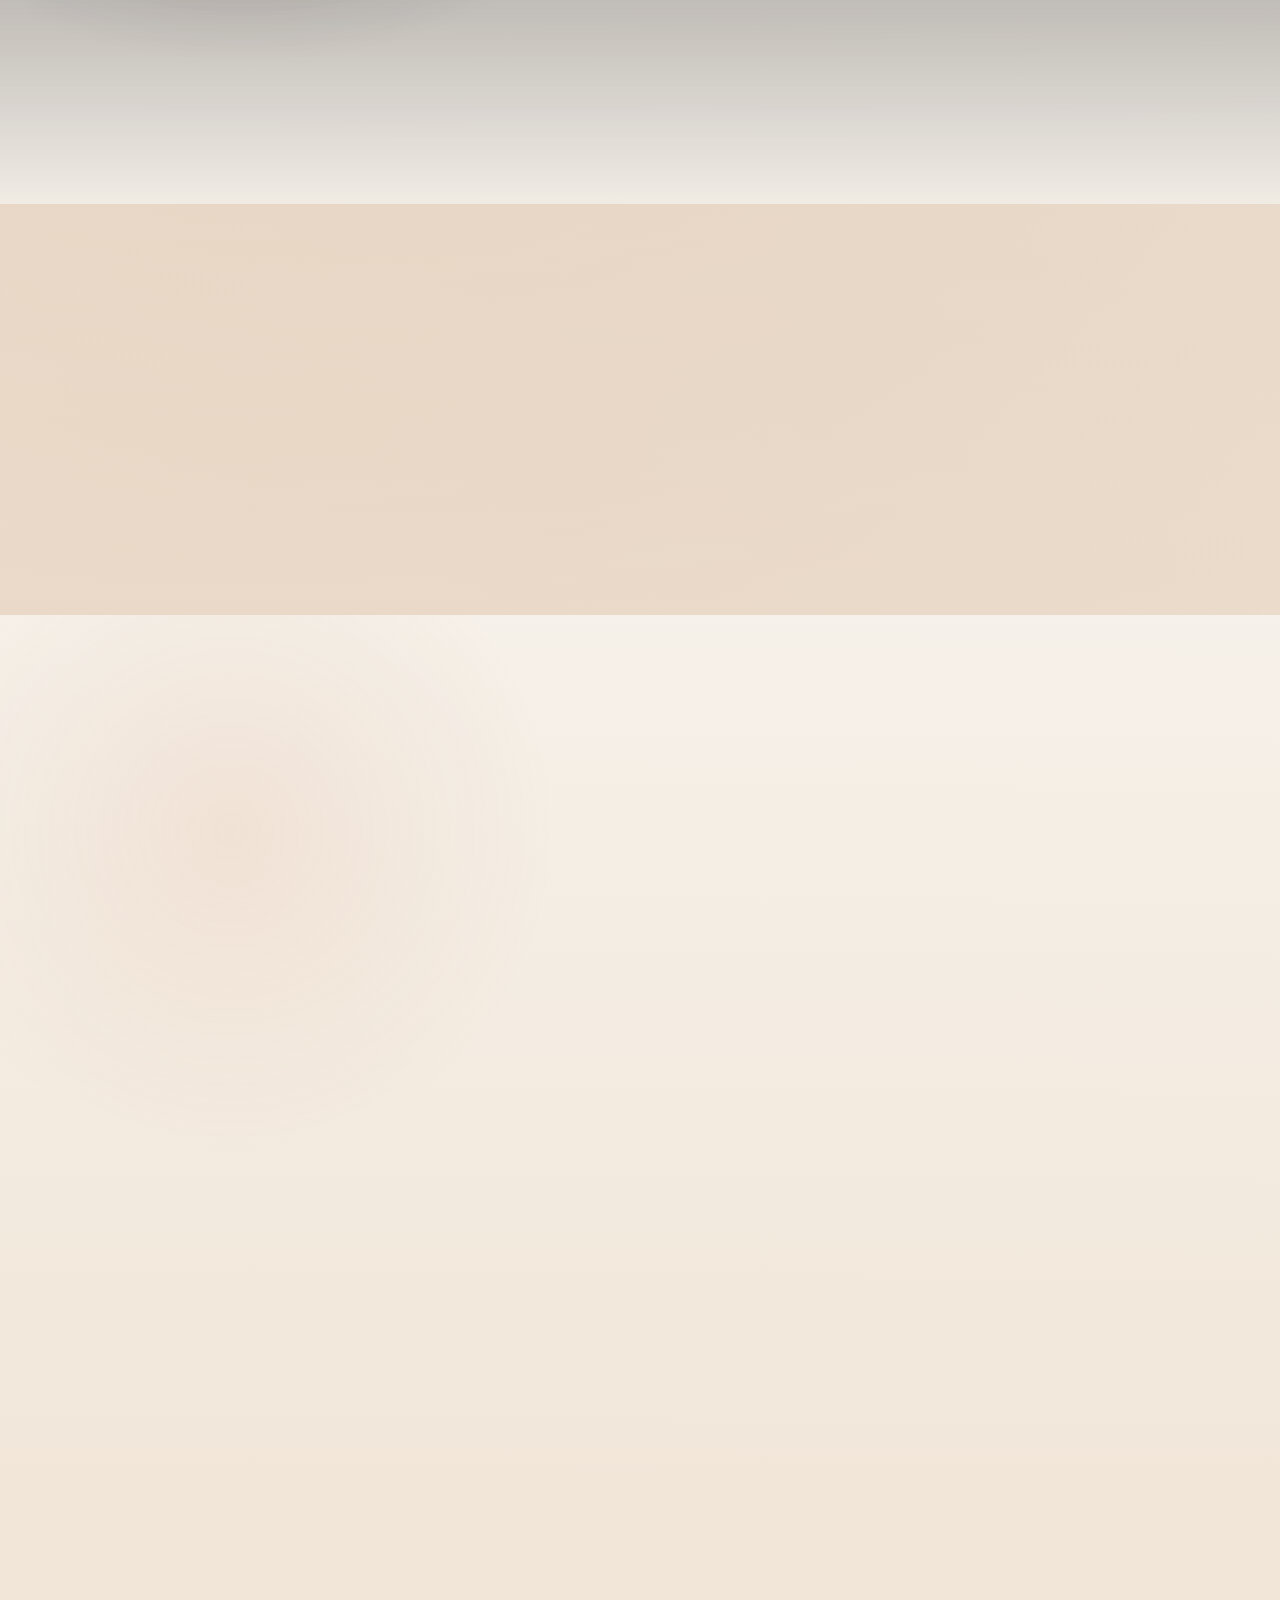
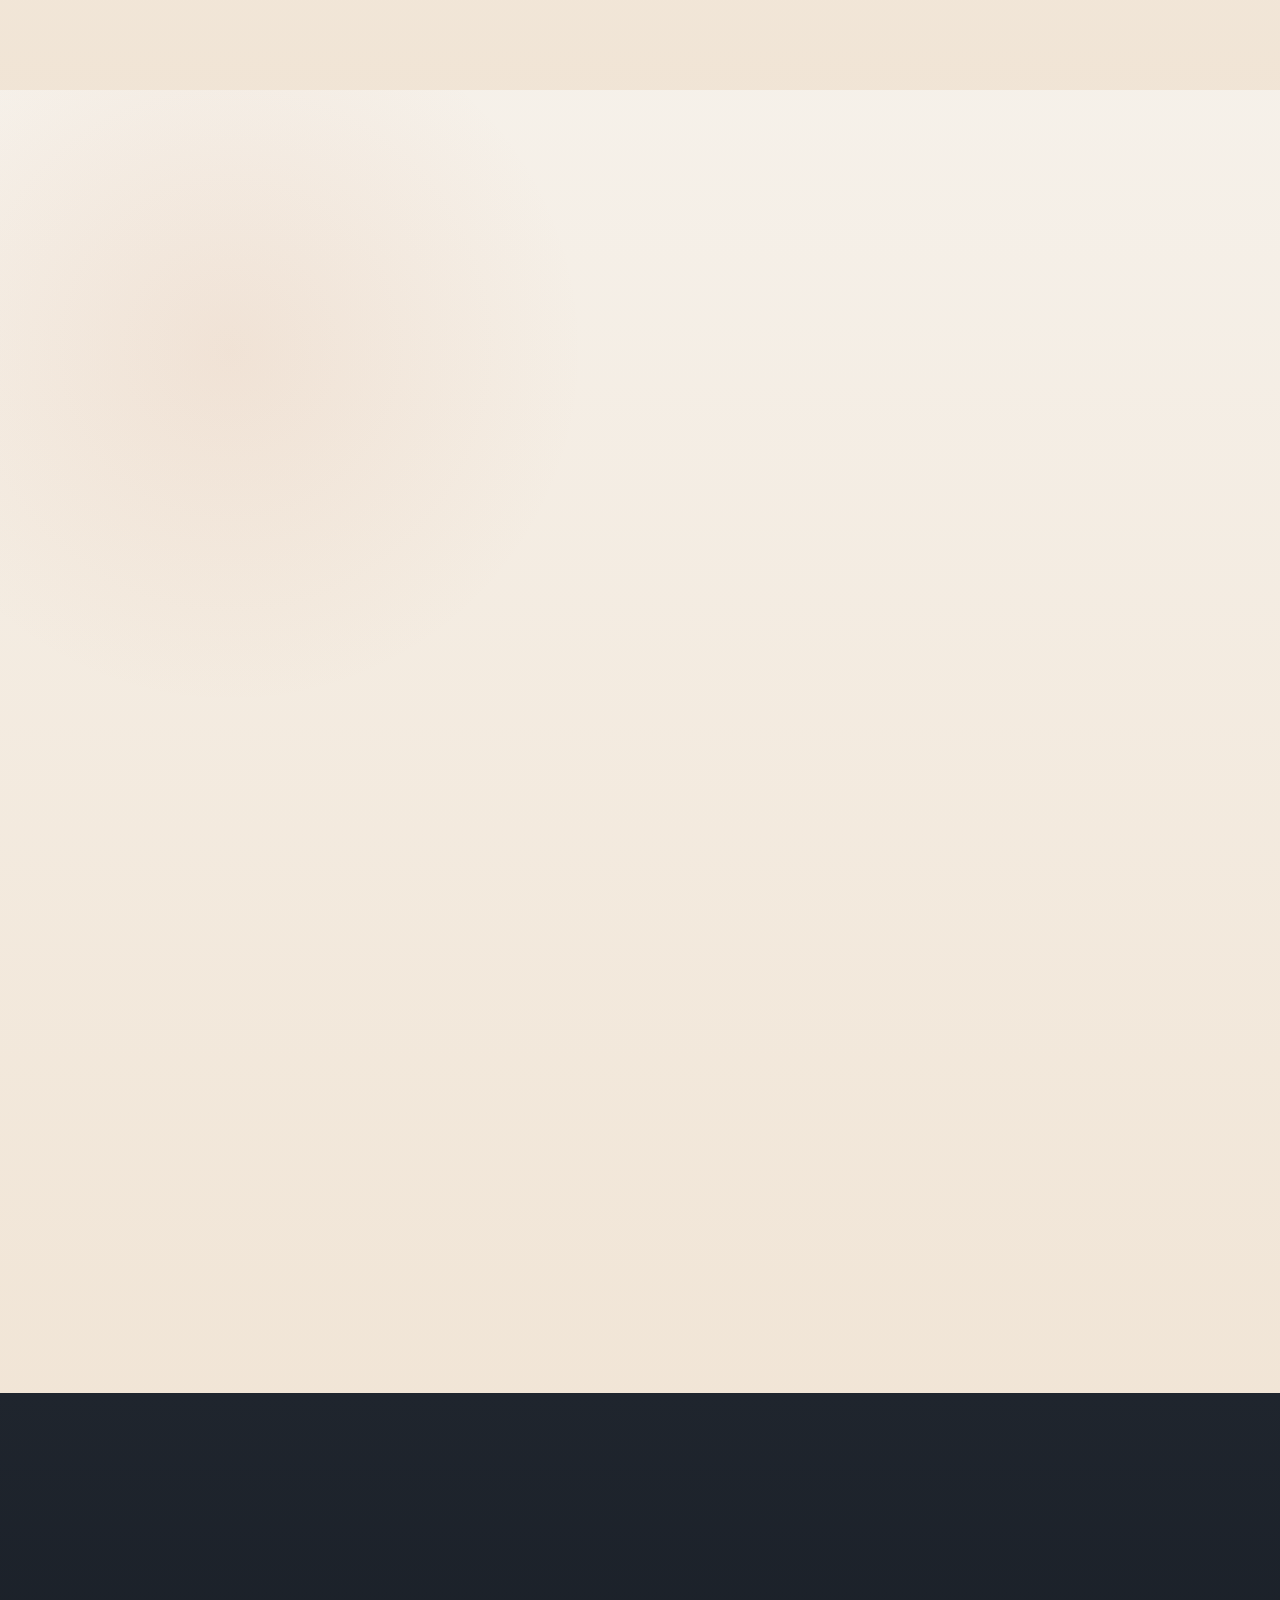
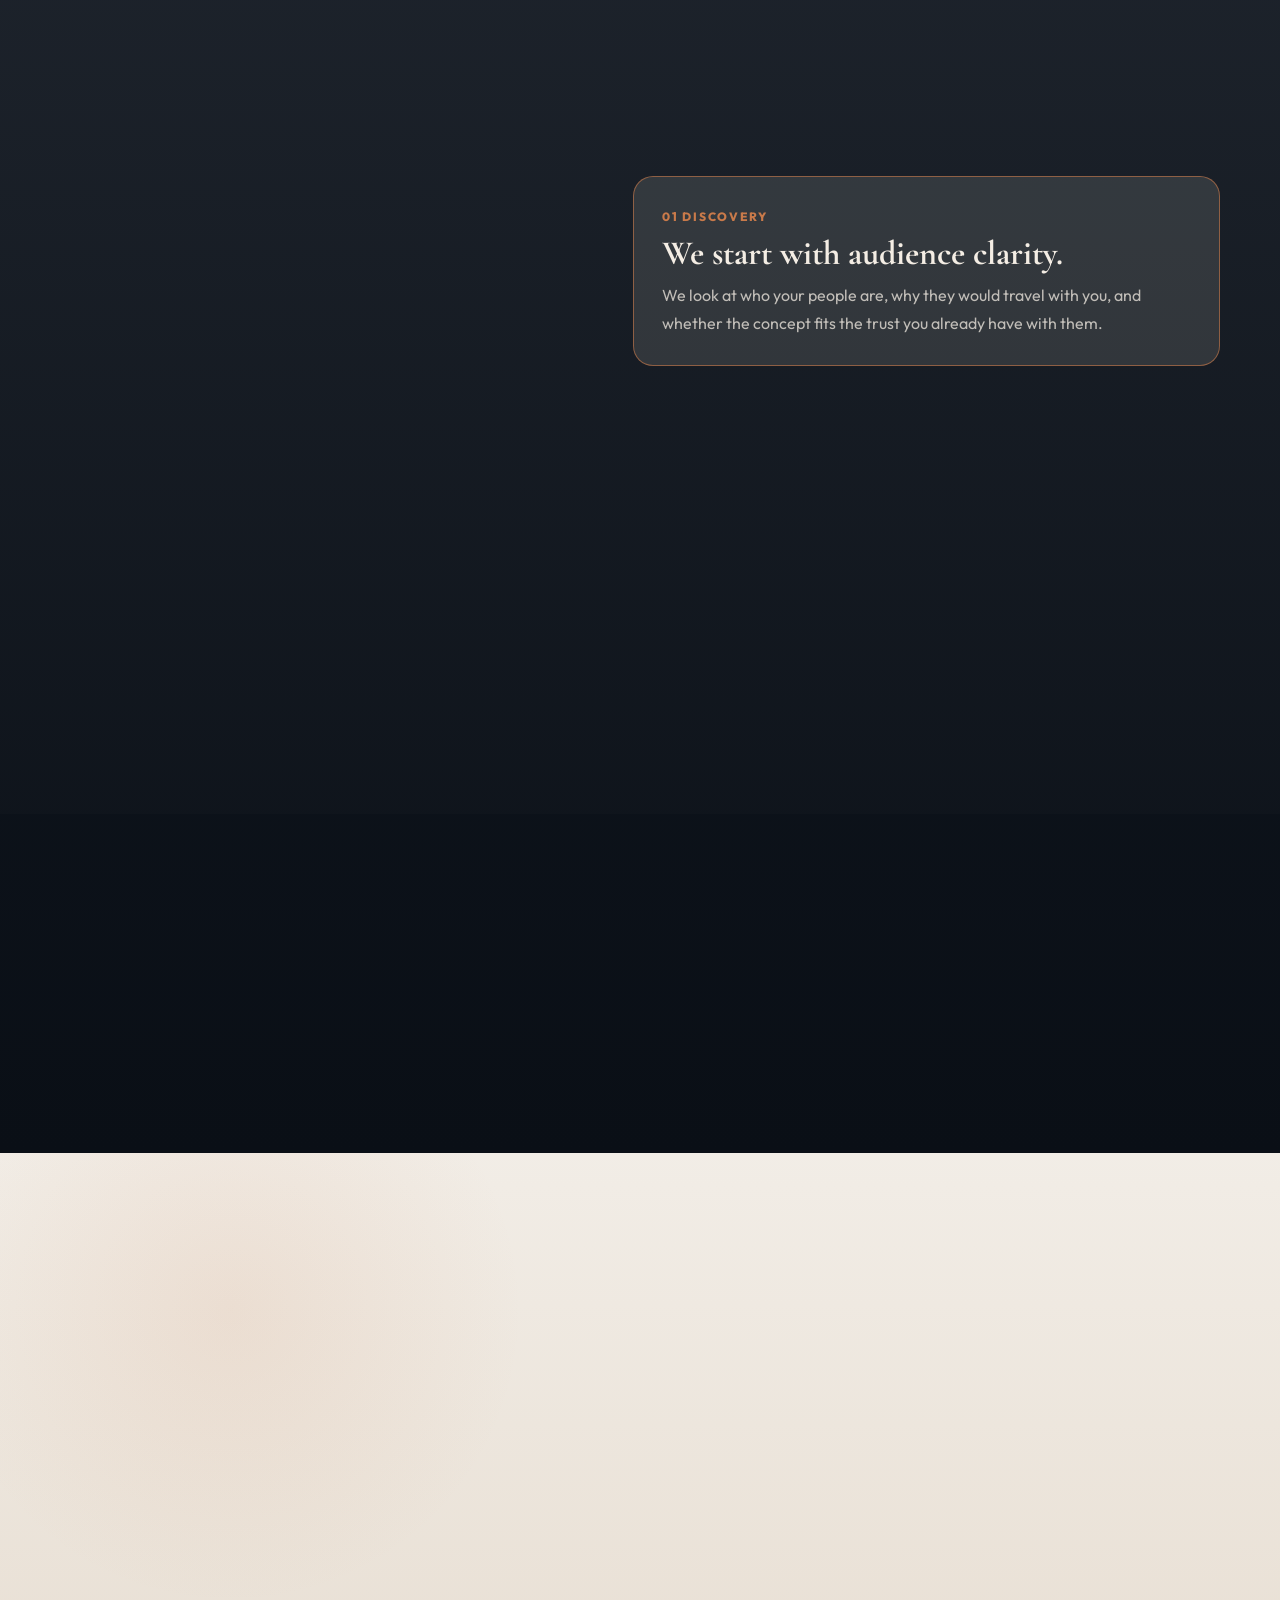
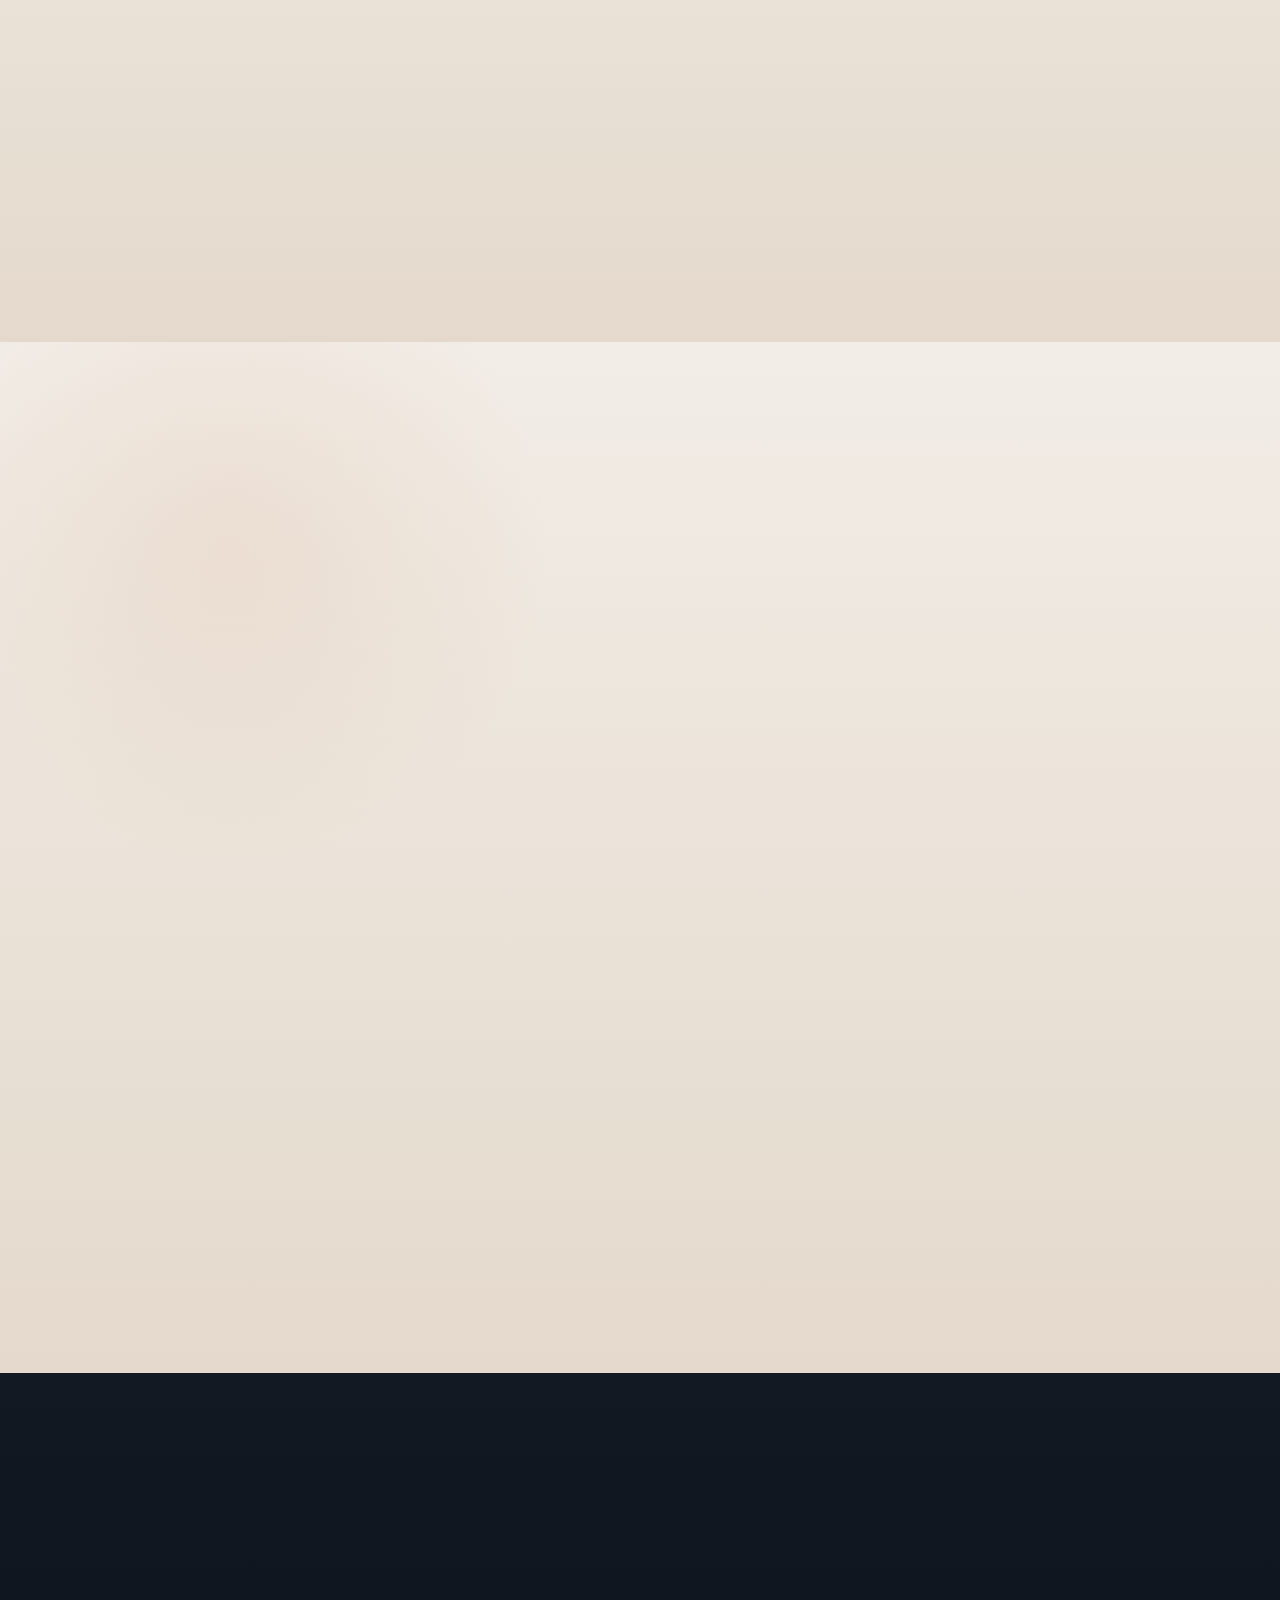
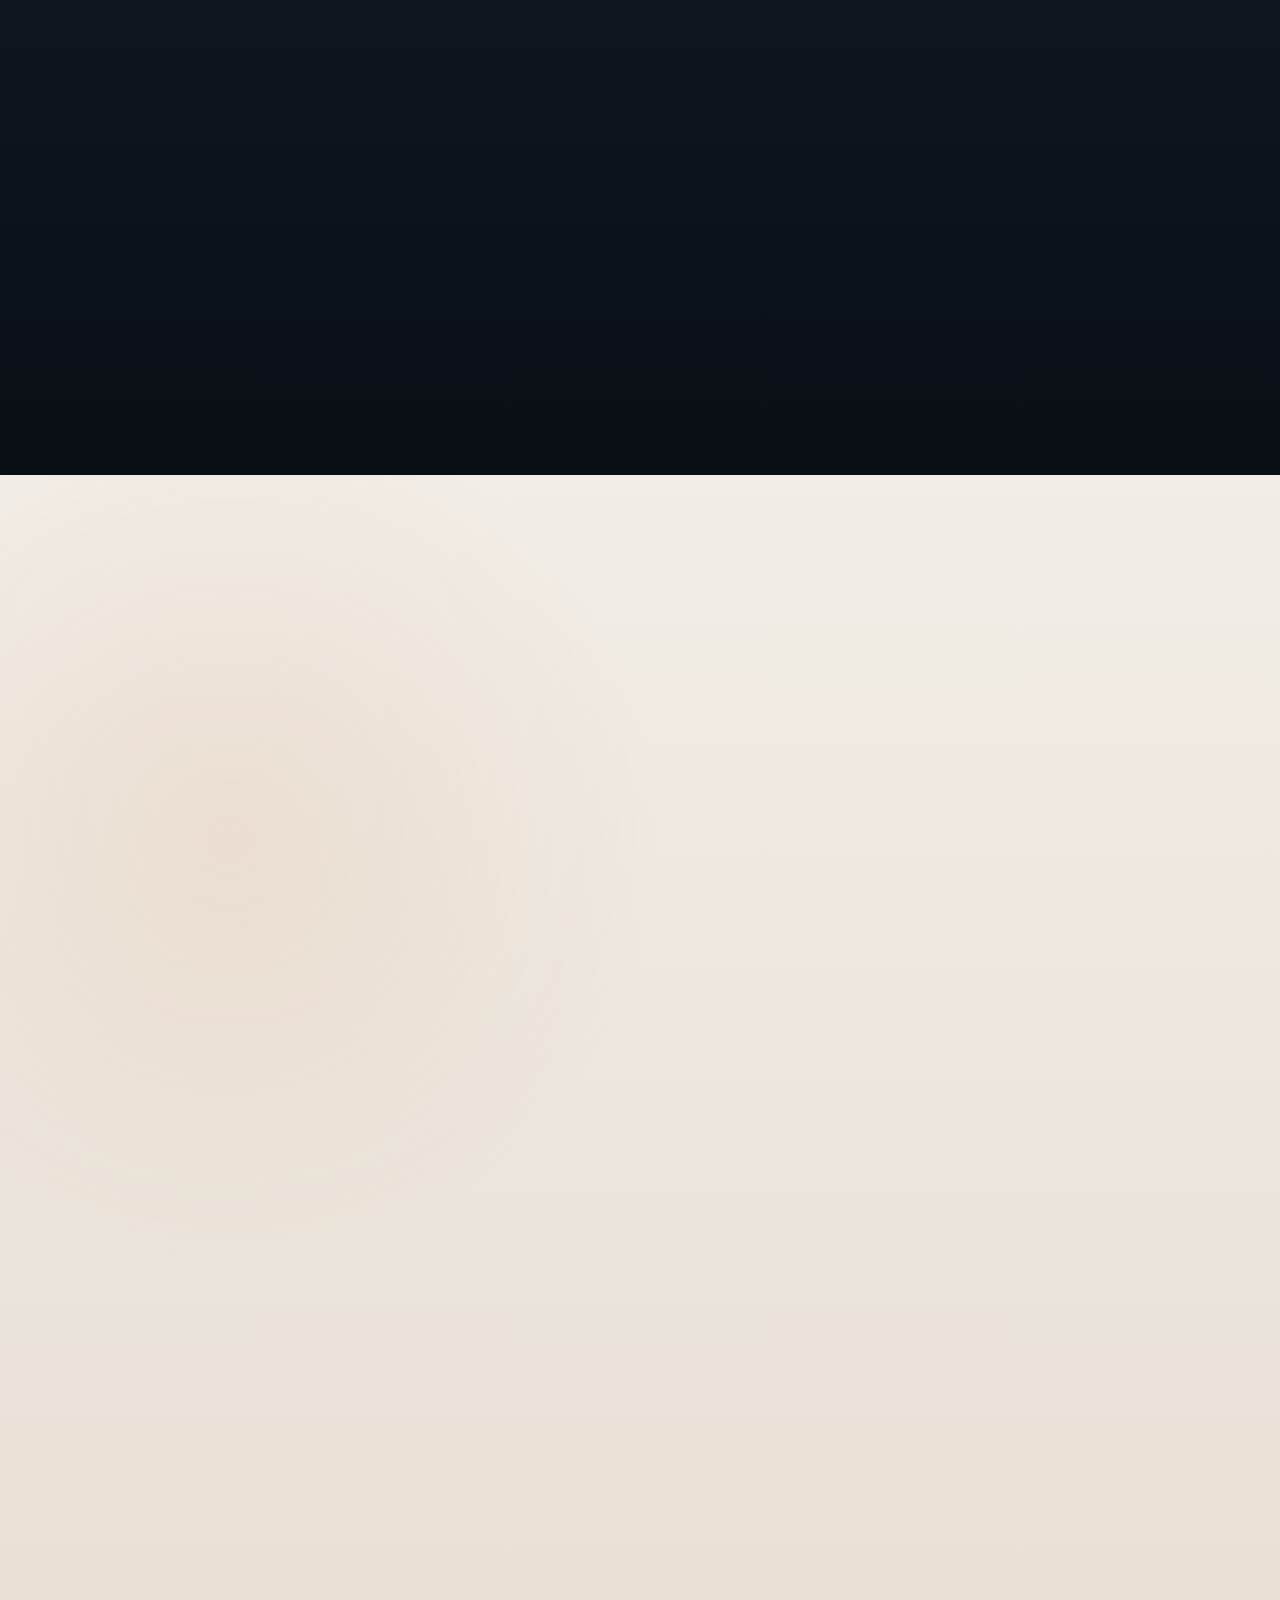
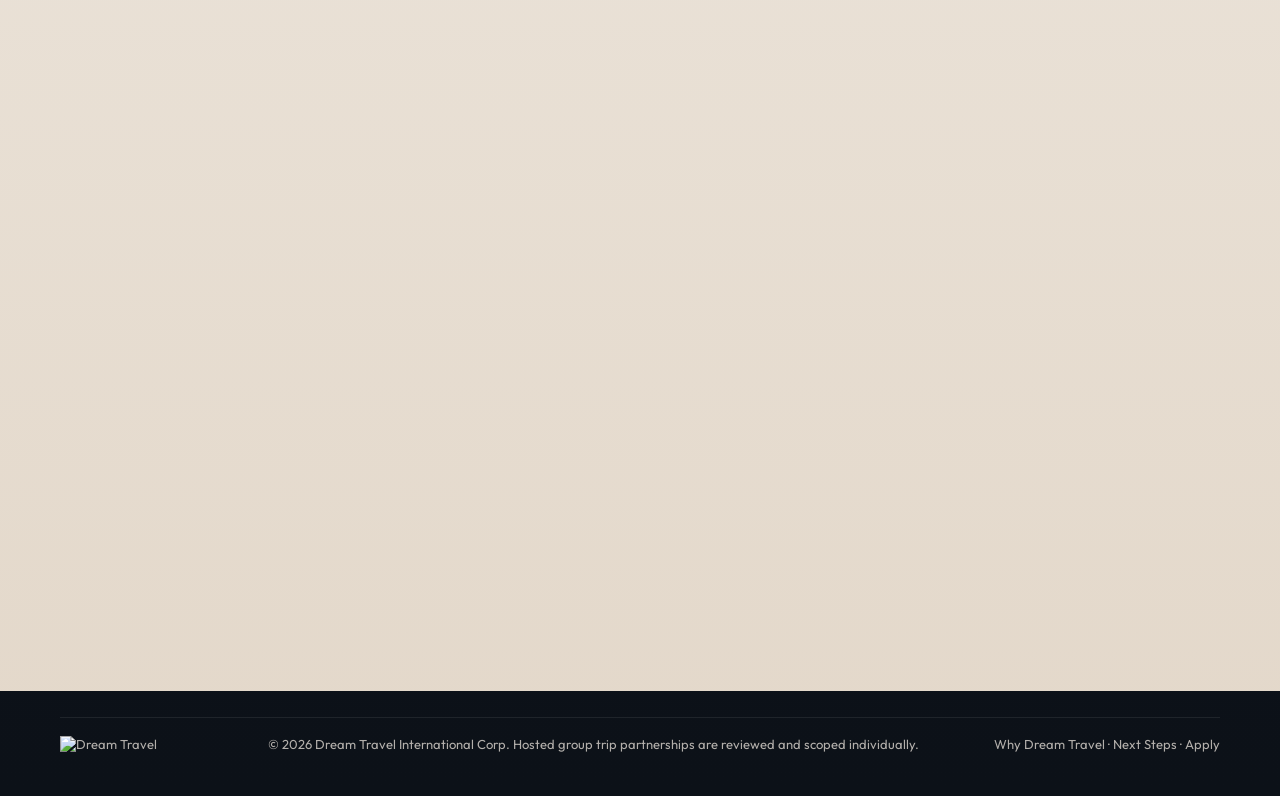
==== commit ff8ab3f4: "Refine hosted trips landing page" ====
--- a/index.html
+++ b/index.html
@@ -146,12 +146,13 @@
 .brand {
   display: inline-flex;
   align-items: center;
-  gap: 12px;
-  font-weight: 800;
-  letter-spacing: -0.03em;
-}
-.brand img { width: 42px; height: 42px; object-fit: contain; }
-.brand span { color: var(--gold-deep); }
+  gap: 0;
+}
+.brand img {
+  width: 150px;
+  height: auto;
+  object-fit: contain;
+}
 .nav-links {
   display: flex;
   align-items: center;
@@ -435,6 +436,115 @@
   font-size: 13px;
   line-height: 1.6;
 }
+.proof-section { padding-top: 28px; }
+.proof-grid {
+  display: grid;
+  grid-template-columns: minmax(0, 0.94fr) minmax(0, 1.06fr);
+  gap: 22px;
+  margin-top: 28px;
+}
+.proof-panel,
+.proof-quote,
+.difference-card {
+  border-radius: var(--radius-xl);
+  border: 1px solid var(--line);
+  box-shadow: 0 18px 40px rgba(12, 19, 28, 0.08);
+}
+.proof-panel {
+  padding: 32px;
+  background: linear-gradient(180deg, rgba(250, 245, 239, 0.98), rgba(238, 223, 206, 0.9));
+}
+.proof-panel h3,
+.difference-stack h3 {
+  margin-top: 14px;
+  font-family: var(--serif);
+  font-size: clamp(34px, 4vw, 48px);
+  line-height: 0.96;
+  letter-spacing: -0.03em;
+}
+.proof-panel p,
+.difference-stack p {
+  margin-top: 14px;
+  color: var(--muted);
+  line-height: 1.78;
+}
+.proof-stats {
+  display: grid;
+  grid-template-columns: repeat(3, minmax(0, 1fr));
+  gap: 12px;
+  margin-top: 22px;
+}
+.proof-stat {
+  padding: 18px;
+  border-radius: 14px;
+  border: 1px solid rgba(23, 20, 18, 0.08);
+  background: rgba(255, 248, 240, 0.78);
+}
+.proof-stat strong {
+  display: block;
+  color: var(--gold-deep);
+  font-family: var(--serif);
+  font-size: 38px;
+  line-height: 0.9;
+  letter-spacing: -0.04em;
+}
+.proof-stat span {
+  display: block;
+  margin-top: 8px;
+  color: var(--muted);
+  font-size: 13px;
+  line-height: 1.55;
+}
+.proof-quote {
+  margin-top: 18px;
+  padding: 24px;
+  background: rgba(255, 248, 240, 0.9);
+}
+.proof-quote p {
+  color: var(--ink);
+  font-family: var(--serif);
+  font-size: 30px;
+  line-height: 1.05;
+  letter-spacing: -0.02em;
+}
+.proof-quote footer {
+  margin-top: 14px;
+  color: var(--muted);
+  font-size: 13px;
+  line-height: 1.6;
+}
+.difference-stack {
+  display: grid;
+  gap: 18px;
+}
+.difference-grid {
+  display: grid;
+  grid-template-columns: repeat(2, minmax(0, 1fr));
+  gap: 14px;
+}
+.difference-card {
+  padding: 24px;
+  background: rgba(247, 240, 231, 0.92);
+}
+.difference-card strong {
+  display: inline-block;
+  color: var(--gold-deep);
+  font-size: 12px;
+  font-weight: 800;
+  letter-spacing: 0.14em;
+  text-transform: uppercase;
+}
+.difference-card h4 {
+  margin-top: 12px;
+  font-family: var(--serif);
+  font-size: 30px;
+  line-height: 0.98;
+}
+.difference-card p {
+  margin-top: 10px;
+  color: var(--muted);
+  line-height: 1.7;
+}
 .section { padding: 92px 0; }
 .section.light {
   background:
@@ -877,9 +987,19 @@
   color: rgba(244, 237, 228, 0.72);
   font-size: 13px;
 }
+.footer-brand {
+  display: inline-flex;
+  align-items: center;
+}
+.footer-brand img {
+  width: 132px;
+  height: auto;
+  object-fit: contain;
+}
 .site-footer .row {
   display: flex;
   flex-wrap: wrap;
+  align-items: center;
   justify-content: space-between;
   gap: 12px;
   padding-top: 18px;
@@ -888,6 +1008,7 @@
 .reveal { opacity: 0; transform: translateY(26px); }
 @media (max-width: 1024px) {
   .trust-grid,
+  .proof-grid,
   .next-grid,
   .fit-grid,
   .hero-copy,
@@ -932,8 +1053,7 @@
     padding: 12px 0;
   }
   .site-nav .container { align-items: center; }
-  .brand img { width: 30px; height: 30px; }
-  .brand { gap: 8px; font-size: 14px; }
+  .brand img { width: 116px; height: auto; }
   .nav-links { margin-left: auto; font-size: 12px; }
   .nav-links a:not(.btn) { display: none; }
   .nav-links .btn {
@@ -958,11 +1078,25 @@
     gap: 12px;
     transform: none;
   }
+  .hero-intro-stack > div:first-child {
+    position: relative;
+    display: grid;
+    place-items: center;
+  }
   .hero-intro-title,
   .hero-intro-reveal {
-    position: static;
     font-size: clamp(58px, 20vw, 94px);
     line-height: 0.88;
+  }
+  .hero-intro-title {
+    position: relative;
+  }
+  .hero-intro-reveal {
+    position: absolute;
+    inset: 0;
+    display: flex;
+    align-items: center;
+    justify-content: center;
   }
   .hero-intro-subtitle {
     font-size: 15px;
@@ -1001,6 +1135,8 @@
   .gallery-card.is-featured { min-height: 340px; }
   .gallery-card .caption h3 { max-width: none; }
   .metric-row,
+  .proof-stats,
+  .difference-grid,
   .spot-grid { grid-template-columns: 1fr; }
   .section {
     padding: 76px 0;
@@ -1016,8 +1152,7 @@
   <nav class="site-nav">
     <div class="container">
       <a class="brand" href="#top" aria-label="Dream Travel home">
-        <img src="logo-header.webp" alt="Dream Travel logo">
-        <div>Dream<span>Travel</span></div>
+        <img src="logo-header.webp" alt="Dream Travel">
       </a>
       <div class="nav-links">
         <a href="#why">Who It's For</a>
@@ -1080,7 +1215,7 @@
             <ul class="list">
               <li>You want to lead the experience, not manage every operational detail.</li>
               <li>You want a premium group trip that feels specific to your world.</li>
-              <li>You want support scope, terms, and responsibilities clarified before launch.</li>
+              <li>You want an experienced travel partner behind the offer before it goes live.</li>
             </ul>
           </aside>
         </div>
@@ -1095,31 +1230,94 @@
             <span>The trip is shaped around your audience and point of view, not a generic package.</span>
           </div>
           <div class="trust-item">
-            <strong>Planning and coordination support from Dream Travel</strong>
-            <span>We help with trip structure, launch planning, and traveler coordination so you can focus on the experience.</span>
+            <strong>Dream Travel handles the travel backbone</strong>
+            <span>Trip design, supplier coordination, and traveler support are built in so you can stay focused on the hosted experience.</span>
           </div>
           <div class="trust-item">
-            <strong>Terms and support scope clarified before launch</strong>
-            <span>Host benefits, responsibilities, pricing structure, and support scope are defined in writing before promotion begins.</span>
+            <strong>Commercial terms are aligned before launch</strong>
+            <span>Responsibilities, pricing structure, and the commercial structure are confirmed in writing before promotion begins.</span>
           </div>
           <div class="trust-item">
-            <strong>Designed for trust, not just audience size</strong>
-            <span>A smaller engaged community with clear interest can be a better fit than a larger but passive one.</span>
+            <strong>Built on existing travel experience</strong>
+            <span>Dream Travel's broader trip business already spans 500+ designed journeys across 40+ destinations.</span>
           </div>
         </div>
       </div>
     </div>
+
+    <section class="section light proof-section" id="proof">
+      <div class="container">
+        <div class="proof-grid">
+          <article class="proof-panel reveal">
+            <div class="eyebrow">Why Dream Travel</div>
+            <h3>A host-led offer backed by real travel experience.</h3>
+            <p>This is not a polished concept without operating depth behind it. Dream Travel already designs custom and group journeys, and this host partnership model is built on that same planning foundation, supplier coordination, and traveler care.</p>
+
+            <div class="proof-stats">
+              <div class="proof-stat">
+                <strong>500+</strong>
+                <span>Journeys designed across Dream Travel's broader trip business.</span>
+              </div>
+              <div class="proof-stat">
+                <strong>40+</strong>
+                <span>Destinations already supported through existing travel planning work.</span>
+              </div>
+              <div class="proof-stat">
+                <strong>Repeat</strong>
+                <span>Traveler feedback already points to return bookings and strong word of mouth.</span>
+              </div>
+            </div>
+
+            <blockquote class="proof-quote">
+              <p>"Well organized and planned beautifully. Very knowledgeable guide, fun travel group and an excellent driver. I have already booked another trip!"</p>
+              <footer>Eileen R. - Returning traveler</footer>
+            </blockquote>
+          </article>
+
+          <div class="difference-stack reveal">
+            <div class="section-head">
+              <div class="eyebrow">Why hosts choose Dream Travel</div>
+              <h3>Specific enough to feel like your trip. Structured enough to launch responsibly.</h3>
+              <p>What sets Dream Travel apart is not just access to travel logistics. It is the combination of custom concept work, host-aware planning, and behind-the-scenes support that lets the trip feel branded around you instead of generic.</p>
+            </div>
+
+            <div class="difference-grid">
+              <article class="difference-card">
+                <strong>Custom, not template</strong>
+                <h4>Built around your audience.</h4>
+                <p>The trip starts with your point of view, your community dynamic, and the kind of experience they would actually say yes to.</p>
+              </article>
+              <article class="difference-card">
+                <strong>High-touch shaping</strong>
+                <h4>Designed before it is promoted.</h4>
+                <p>Dream Travel helps define the concept, guest profile, pacing, and launch framing before the offer goes public.</p>
+              </article>
+              <article class="difference-card">
+                <strong>Operational backbone</strong>
+                <h4>Support without taking over.</h4>
+                <p>Planning, supplier coordination, and traveler communication support sit behind the scenes while the host relationship stays front-facing.</p>
+              </article>
+              <article class="difference-card">
+                <strong>Trusted planning base</strong>
+                <h4>Experience you can build on.</h4>
+                <p>Existing destination partners, group-travel planning experience, and traveler reviews give the offer more weight than tone alone.</p>
+              </article>
+            </div>
+          </div>
+        </div>
+      </div>
+    </section>
 
     <section class="section light" id="why">
       <div class="container">
         <div class="section-head reveal">
           <div class="eyebrow">Who this is for</div>
-          <h2>Travel can become your most memorable community experience.</h2>
-          <p>For the right host, a trip can deepen loyalty, create a premium offer, and give people a reason to gather in real life around something that already matters to them.</p>
+          <h2>For the right host, travel becomes a community-defining experience.</h2>
+          <p>A strong trip can deepen loyalty, create a premium offer, and give people a reason to gather in real life around something that already matters to them.</p>
         </div>
 
         <div class="audience-block reveal">
-          <p>This is for people who already bring a group together, online or offline, and want to turn that trust into a thoughtful travel experience.</p>
+          <p>This is for people who already bring a group together, online or offline, and want to turn that trust into a thoughtfully designed shared experience.</p>
           <div class="audience-tags">
             <span>Creators</span>
             <span>Retreat hosts</span>
@@ -1149,7 +1347,7 @@
             <article class="spot-card">
               <div class="num">02</div>
               <h3>Add a premium offer</h3>
-              <p>Add a high-trust experience to your brand or community without building a travel business from scratch.</p>
+              <p>Add a premium experience to your brand or community without turning yourself into a travel operator.</p>
             </article>
             <article class="spot-card">
               <div class="num">03</div>
@@ -1170,7 +1368,7 @@
         <div class="section-head light process-head reveal">
           <div class="eyebrow">Hosted journey process</div>
           <h2>A clear path from host idea to launch-ready trip.</h2>
-          <p>The process is intentionally simple: define the audience, shape the concept, align support and terms, and get the trip ready to promote with confidence.</p>
+          <p>The process is intentionally simple: check fit, shape the concept, define responsibilities, and prepare the trip for launch.</p>
         </div>
 
         <div class="stack-layout">
@@ -1197,7 +1395,7 @@
                 <div class="state" data-state="3">
                   <div class="state-label">Confirm</div>
                   <h3>Align</h3>
-                  <p>Traveler minimums, responsibilities, support scope, and host benefits are clarified before promotion starts.</p>
+                  <p>Responsibilities, traveler minimums, and the commercial structure are defined before promotion starts.</p>
                   <div class="state-image" style="background-image:url('https://images.unsplash.com/photo-1529156069898-49953e39b3ac?auto=format&fit=crop&w=1200&q=80');"></div>
                 </div>
                 <div class="state" data-state="4">
@@ -1223,13 +1421,13 @@
             </article>
             <article class="feature-card reveal" data-feature="3">
               <strong>03 Align</strong>
-              <h3>We protect the offer before it goes public.</h3>
-              <p>Depending on the trip model and host role, benefits can include hosted travel, compensation, or revenue share. The exact structure is confirmed in writing before promotion begins.</p>
+              <h3>We define the business side before launch.</h3>
+              <p>Responsibilities, traveler minimums, and any host compensation or hosted travel arrangement are set case by case and confirmed in writing before promotion begins.</p>
             </article>
             <article class="feature-card reveal" data-feature="4">
               <strong>04 Launch</strong>
-              <h3>We make the trip feel like your world.</h3>
-              <p>The goal is a trip that feels cohesive from the first invite through traveler communications and the trip itself.</p>
+              <h3>We make the trip easy to understand.</h3>
+              <p>Messaging, guest profile, and launch materials are shaped so the offer feels clear before the first invitation goes out.</p>
             </article>
           </div>
         </div>
@@ -1240,8 +1438,8 @@
       <div class="container">
         <div class="section-head reveal">
           <div class="eyebrow">What happens next</div>
-          <h2>Here is what happens after you apply.</h2>
-          <p>You should know quickly whether the concept is a fit and what the next step looks like.</p>
+          <h2>What happens after you apply.</h2>
+          <p>You should know early whether the concept is worth developing and what the next step looks like.</p>
         </div>
 
         <div class="next-grid">
@@ -1263,7 +1461,7 @@
           <article class="card next-card reveal">
             <div class="step">04 Confirm terms</div>
             <h3>We finalize before promotion.</h3>
-            <p>Support scope, pricing structure, host benefits, traveler minimums, and responsibilities are confirmed in writing before anything goes public.</p>
+            <p>If it moves forward, responsibilities, pricing structure, traveler minimums, and the commercial structure are confirmed before anything goes public.</p>
           </article>
         </div>
       </div>
@@ -1273,7 +1471,7 @@
       <div class="container">
         <div class="section-head reveal">
           <div class="eyebrow">Hosted journeys</div>
-          <h2>The strongest ambassador trips already have a point of view.</h2>
+          <h2>The strongest host-led trips already have a point of view.</h2>
           <p>The strongest programs feel specific from the beginning. The destination, tone, and format should make sense for your audience before anyone asks for details.</p>
         </div>
 
@@ -1308,25 +1506,25 @@
         <div class="section-head light reveal">
           <div class="eyebrow" style="background:rgba(255,255,255,0.04);border-color:rgba(255,255,255,0.12);color:#fff">FAQ</div>
           <h2>Questions hosts usually ask first.</h2>
-          <p>These are the practical questions most hosts ask early, especially around fit, responsibilities, and how terms are finalized before launch.</p>
+          <p>These are the practical questions most hosts ask early, especially around role, structure, and what gets finalized before launch.</p>
         </div>
 
         <div class="faq-grid">
           <details class="reveal" open>
-            <summary>Do I need a huge audience for this to make sense?</summary>
-            <p>No. Fit is more about trust, clarity, and trip relevance than raw audience size. A focused community with real intent can be stronger than broad but passive reach.</p>
+            <summary>Do you only work with big creators or influencers?</summary>
+            <p>No. A focused community with real trust and a clear trip concept can be a stronger fit than a larger but passive audience.</p>
           </details>
           <details class="reveal">
-            <summary>Will I be expected to handle every operational detail myself?</summary>
-            <p>Not by default. The operational split is defined before launch. Dream Travel can support planning and coordination while you stay centered on the experience and your people.</p>
+            <summary>What role am I expected to play as the host?</summary>
+            <p>You are usually the reason people join. Dream Travel can support the planning and travel backbone while you stay centered on the experience, teaching, taste, or access your audience values.</p>
           </details>
           <details class="reveal">
             <summary>How are host benefits or compensation handled?</summary>
-            <p>They are customized per trip. Depending on the trip model and host role, benefits can include hosted travel, compensation, or revenue share. The exact structure is confirmed in writing before promotion begins.</p>
+            <p>They are structured case by case. If host compensation, revenue share, or hosted travel is part of the model, it is defined in writing before promotion begins.</p>
           </details>
           <details class="reveal">
-            <summary>What travel conditions are still finalized later?</summary>
-            <p>Itinerary details, supplier availability, pricing, group minimums, cancellation terms, and booking conditions are confirmed before launch or booking. Guests remain responsible for passport, visa, and insurance needs unless final materials state otherwise.</p>
+            <summary>What gets finalized before the trip is promoted?</summary>
+            <p>Responsibilities, pricing structure, traveler minimums, booking conditions, and the commercial structure are all confirmed before the trip goes public.</p>
           </details>
         </div>
       </div>
@@ -1336,11 +1534,11 @@
       <div class="container">
         <div class="section-head reveal">
           <div class="eyebrow">Apply to host</div>
-          <h2>If you can gather the right people, we should talk about the right trip.</h2>
-          <p>You do not need a massive audience. You need a clear point of view, real trust with your people, and a trip idea that fits them.</p>
-        </div>
-
-        <div class="fit-grid">
+          <h2>If you can gather the right people, we should talk.</h2>
+          <p>A strong application usually has three things: real audience trust, a clear trip lens, and a host who wants to shape the experience.</p>
+        </div>
+
+        <div class="fit-grid" id="fit">
           <article class="fit-card reveal">
             <strong>Good fit</strong>
             <h3>You already have an engaged audience.</h3>
@@ -1367,32 +1565,32 @@
           <article class="apply-photo reveal">
             <div class="overlay">
               <div class="eyebrow" style="background:rgba(255,255,255,0.05);border-color:rgba(255,255,255,0.12);color:#fff">Next step</div>
-              <h3>Tell us about the people, not just the place.</h3>
-              <p>A strong application explains who your audience is, why the trip fits them, and how involved you want to be.</p>
+              <h3>Tell us about the audience, the lens, and the timing.</h3>
+              <p>The strongest inquiries explain who the trip is for, why it fits, and how visible you want to be as the host.</p>
             </div>
           </article>
 
           <article class="apply-card reveal">
             <div class="eyebrow">What to send</div>
             <h3>Apply to host a trip.</h3>
-            <p>Send your audience, trip concept, rough timing, and how involved you want to be. We will let you know quickly if it looks like a strong fit.</p>
+            <p>Send the core details and we will review whether the concept looks strong enough to develop.</p>
             <ul class="checklist">
-              <li><strong>Community</strong>Who follows you, studies with you, buys from you, or shows up for your events.</li>
-              <li><strong>Trip idea</strong>The travel concept, the type of experience, and why it fits your audience.</li>
-              <li><strong>Timing</strong>Your rough window, plus whether you already have likely travelers in mind.</li>
-              <li><strong>Role</strong>How hands-on you want to be during planning and while the trip is live.</li>
+              <li><strong>Community</strong>Who already shows up for you, and how you currently bring them together.</li>
+              <li><strong>Trip idea</strong>The concept, format, and why it makes sense for your audience.</li>
+              <li><strong>Timing</strong>Your rough window and whether you already have likely travelers in mind.</li>
+              <li><strong>Host role</strong>How hands-on you want to be during planning and during the trip itself.</li>
             </ul>
             <div class="cta-row">
               <a class="btn" href="mailto:clients@dream-travel.net?subject=Apply%20to%20Host%20a%20Trip&body=Name:%0ACommunity:%0ATrip%20idea:%0AType%20of%20experience:%0ATiming:%0ARole:%0A">Apply to Host a Trip</a>
               <a class="btn-secondary" href="tel:+15712068949">Call Dream Travel</a>
             </div>
-            <div class="apply-microcopy">We review fit first. If the concept is aligned, we will schedule a conversation and shape next steps with you.</div>
+            <div class="apply-microcopy">We review fit first. If the concept is aligned, the next step is a direct conversation about structure, scope, and timing.</div>
             <ul class="contact-list">
               <li><strong>Email</strong><a href="mailto:clients@dream-travel.net">clients@dream-travel.net</a></li>
               <li><strong>Instagram</strong><a href="https://www.instagram.com/dreamtravel_adventures/" target="_blank" rel="noopener noreferrer">@dreamtravel_adventures</a></li>
               <li><strong>Privacy</strong>Inquiry details are used only to reply about trip fit and planning next steps.</li>
             </ul>
-            <div class="note">Support scope, pricing structure, host benefits, responsibilities, traveler minimums, and commercial terms are confirmed in writing before promotion begins.</div>
+            <div class="note">Responsibilities, pricing structure, traveler minimums, and the commercial structure are documented before promotion begins.</div>
           </article>
         </div>
       </div>
@@ -1401,8 +1599,11 @@
 
   <footer class="site-footer">
     <div class="container row">
-      <div>&copy; 2026 Dream Travel International Corp. Ambassador travel partnerships are reviewed and scoped individually.</div>
-      <div><a href="#why">Who It's For</a> &middot; <a href="#next">Next Steps</a> &middot; <a href="#apply">Apply</a></div>
+      <a class="footer-brand" href="#top" aria-label="Dream Travel home">
+        <img src="logo-footer.webp" alt="Dream Travel">
+      </a>
+      <div>&copy; 2026 Dream Travel International Corp. Hosted group trip partnerships are reviewed and scoped individually.</div>
+      <div><a href="#proof">Why Dream Travel</a> &middot; <a href="#next">Next Steps</a> &middot; <a href="#apply">Apply</a></div>
     </div>
   </footer>
 </div>
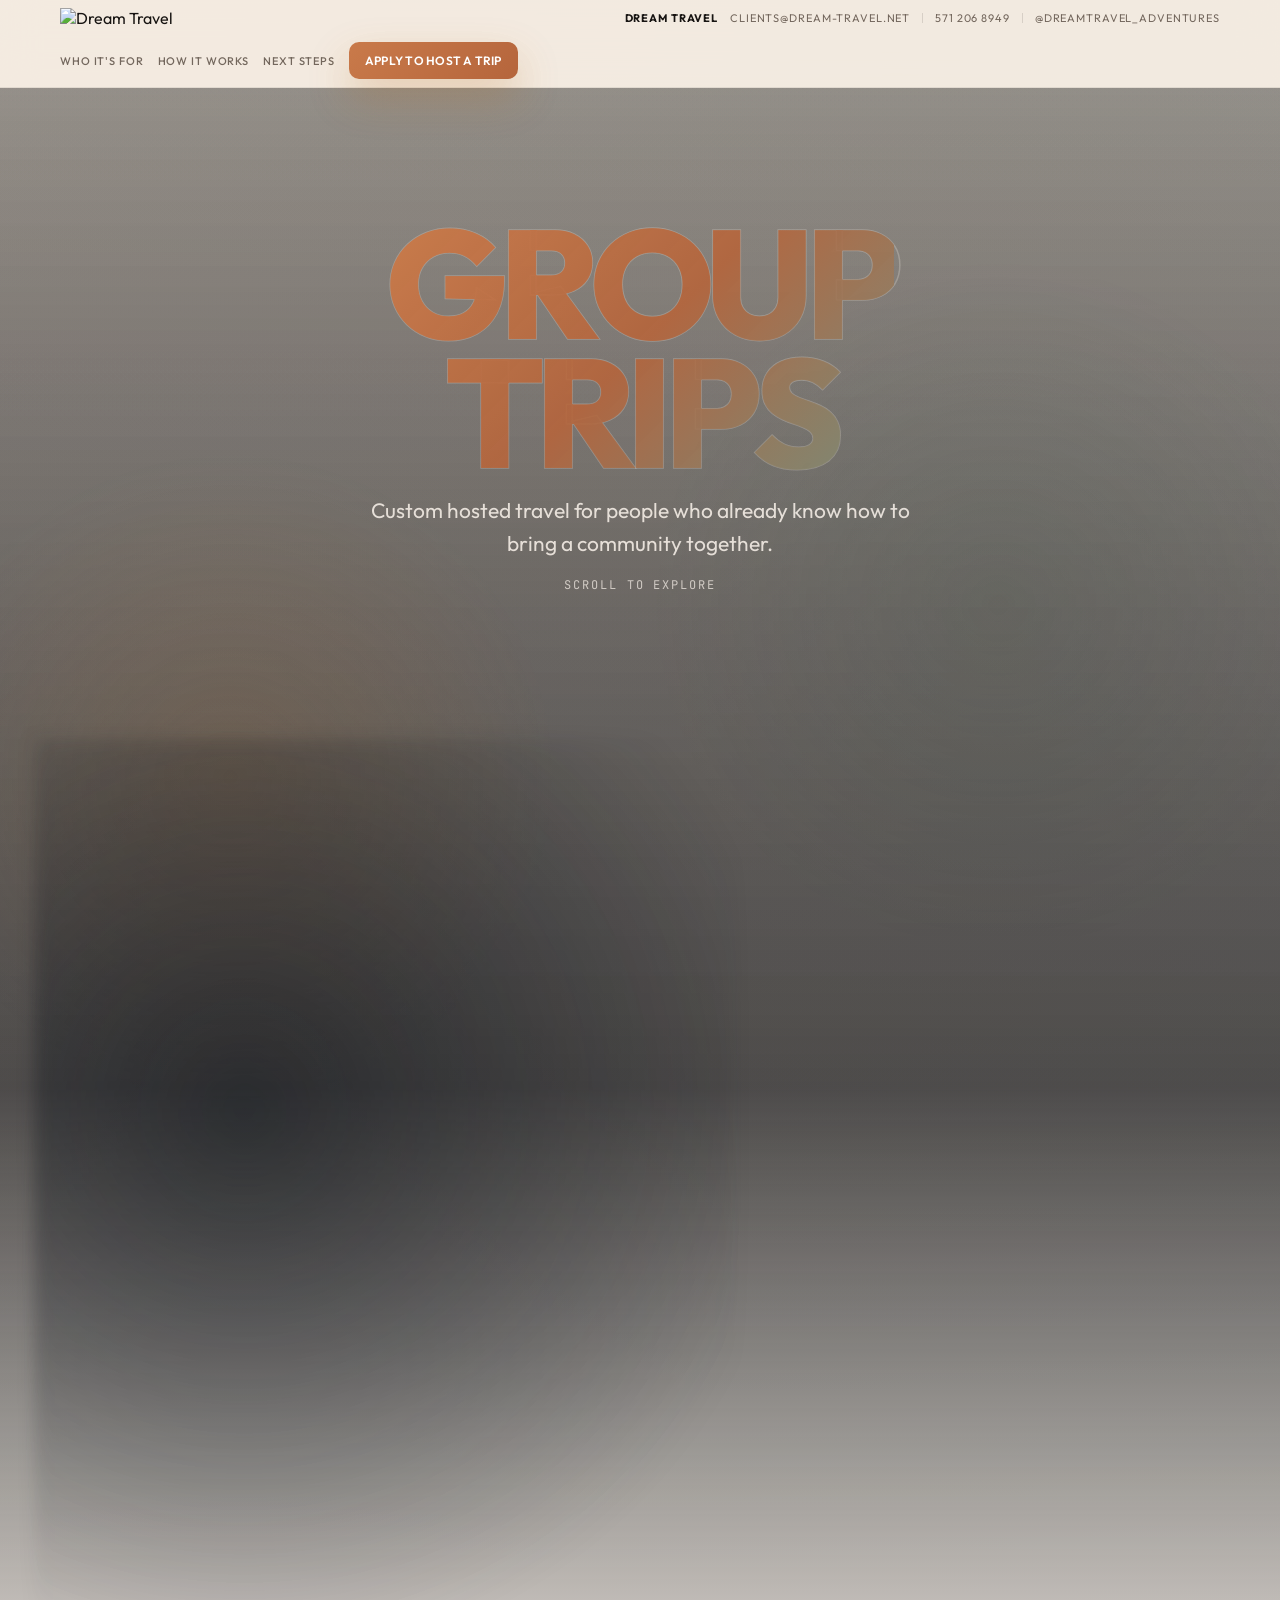
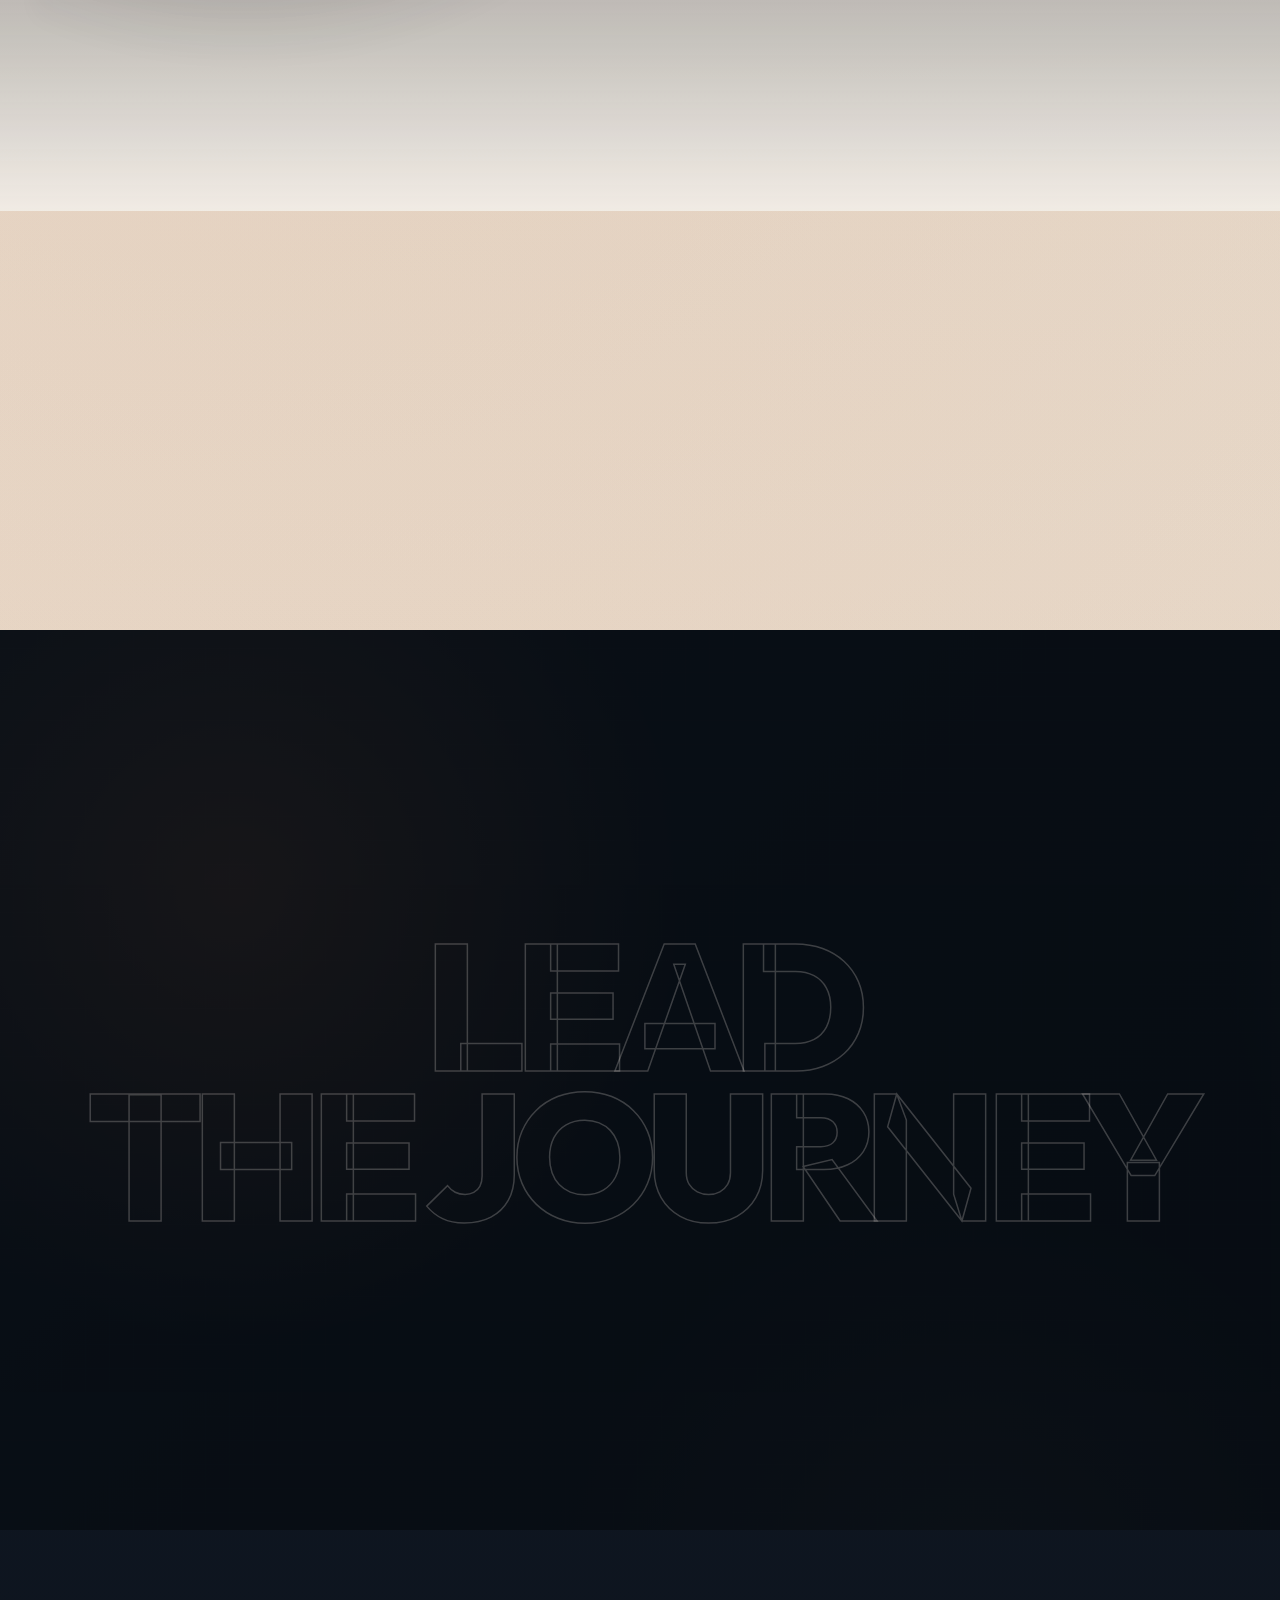
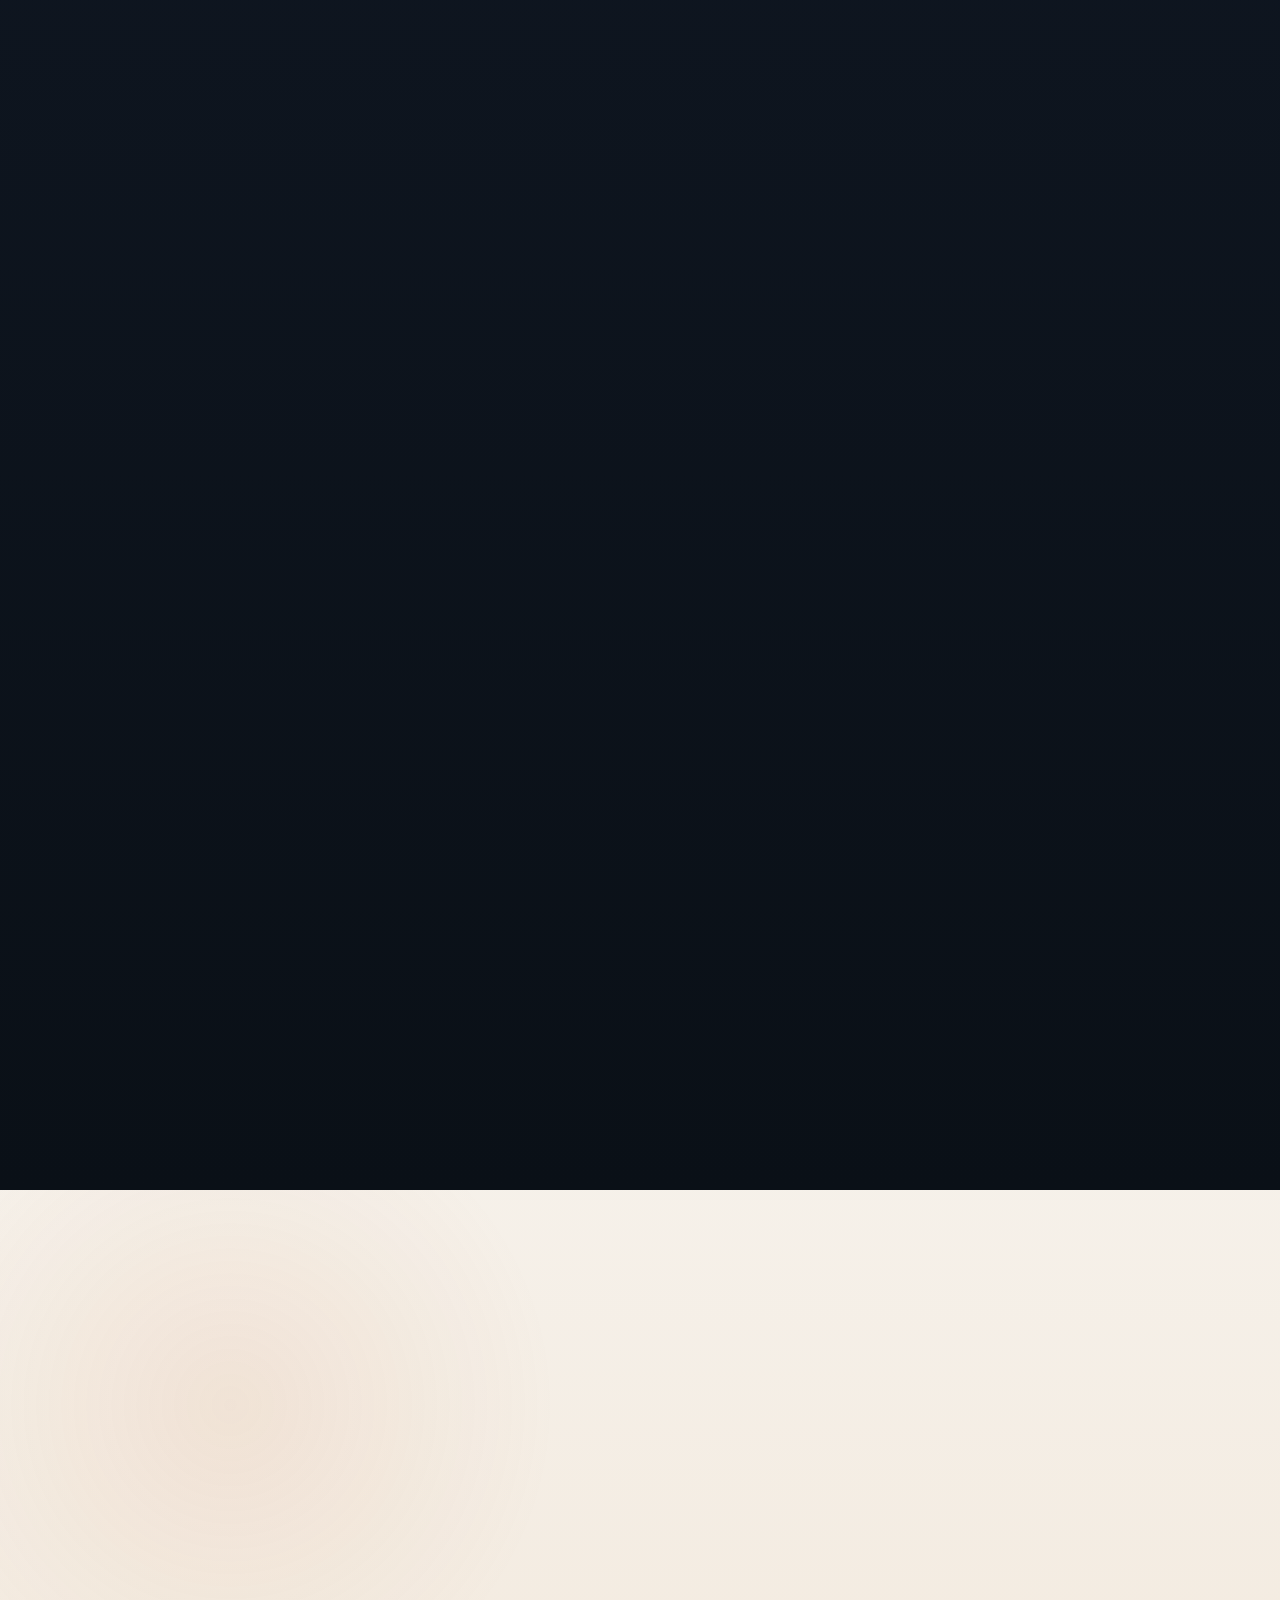
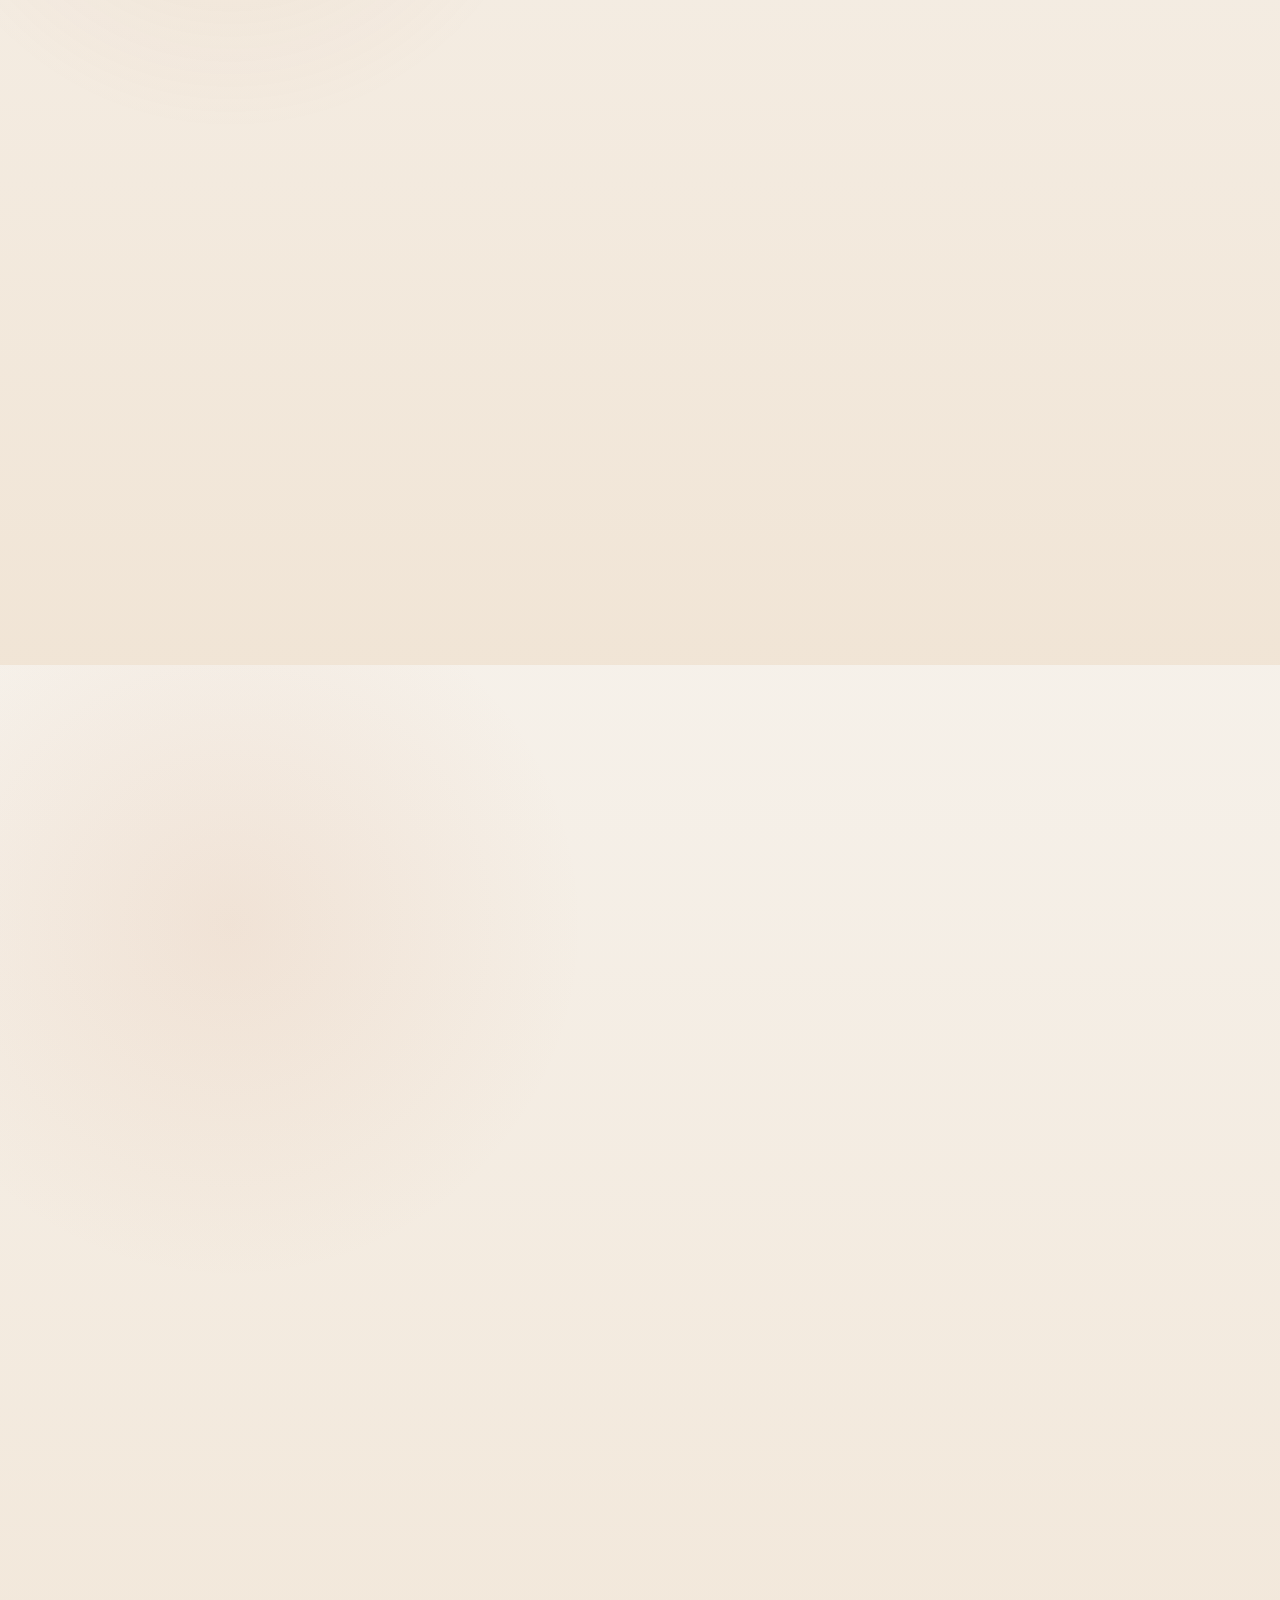
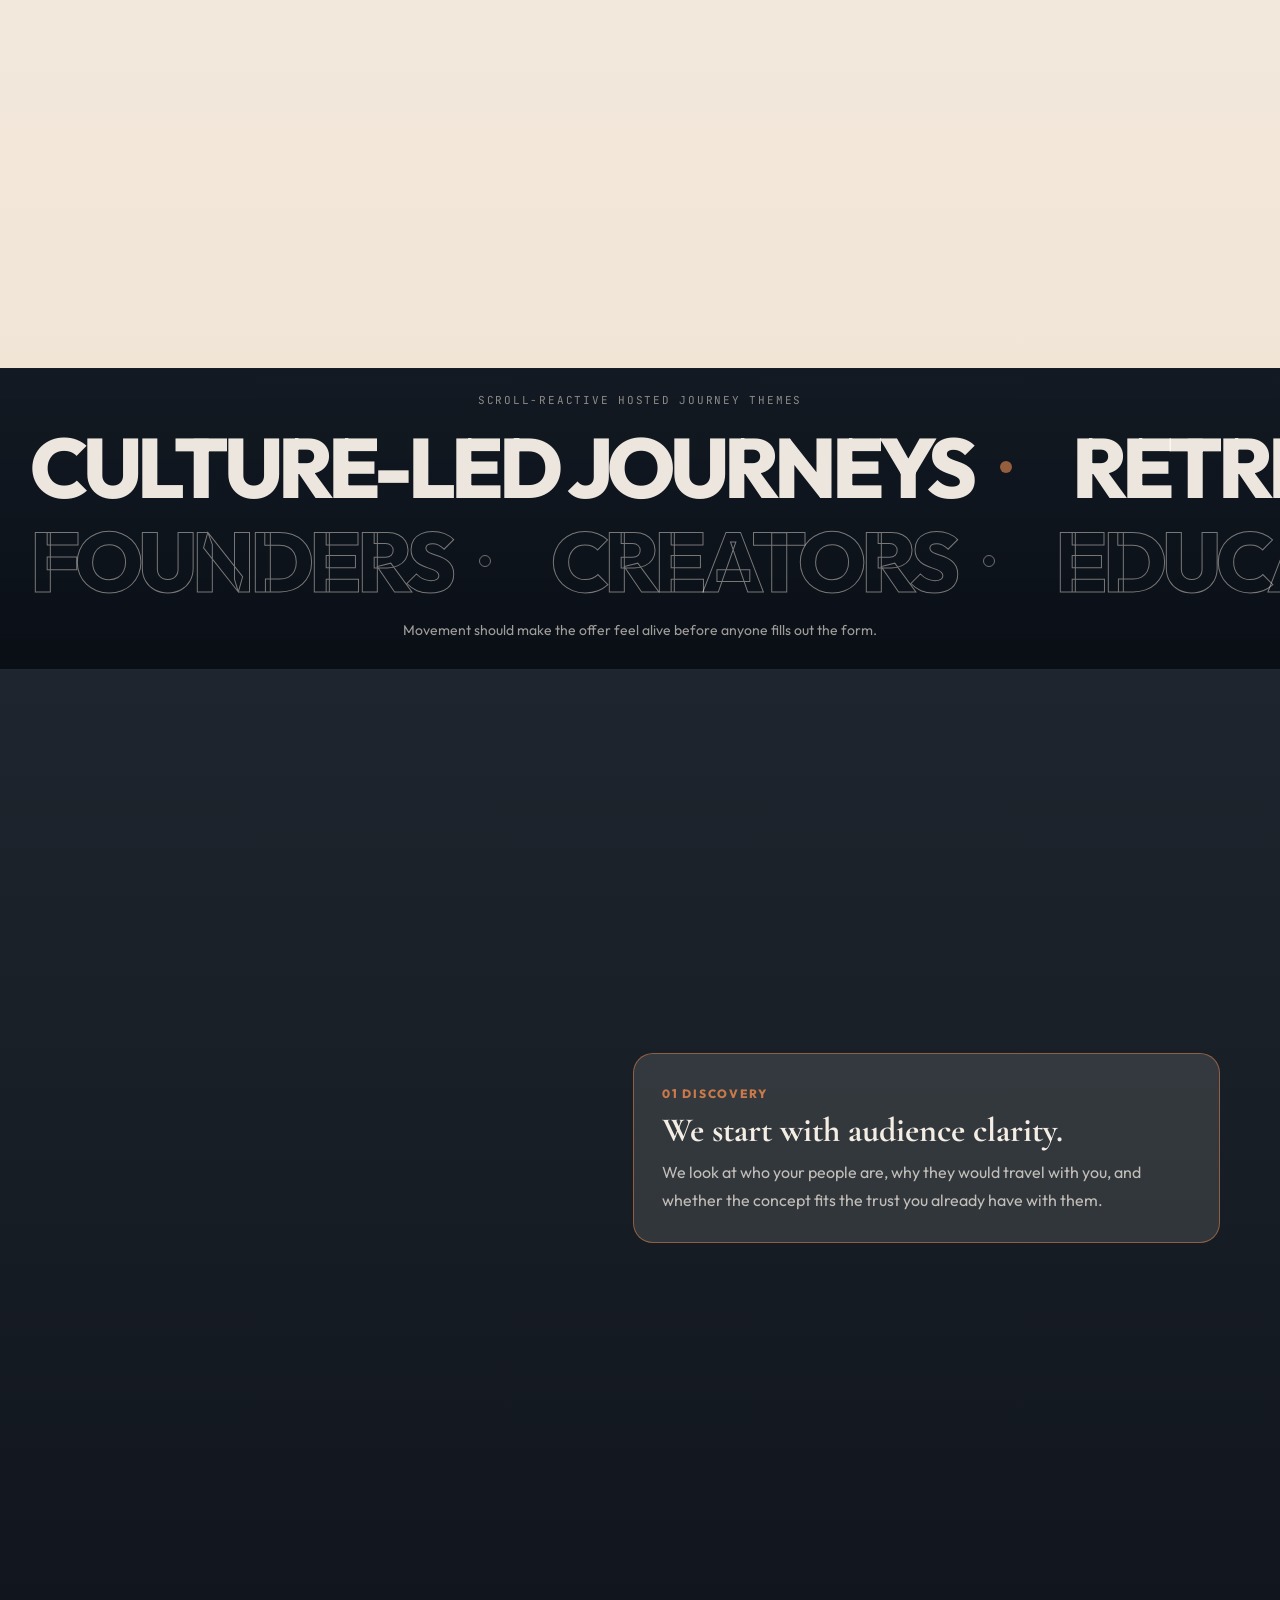
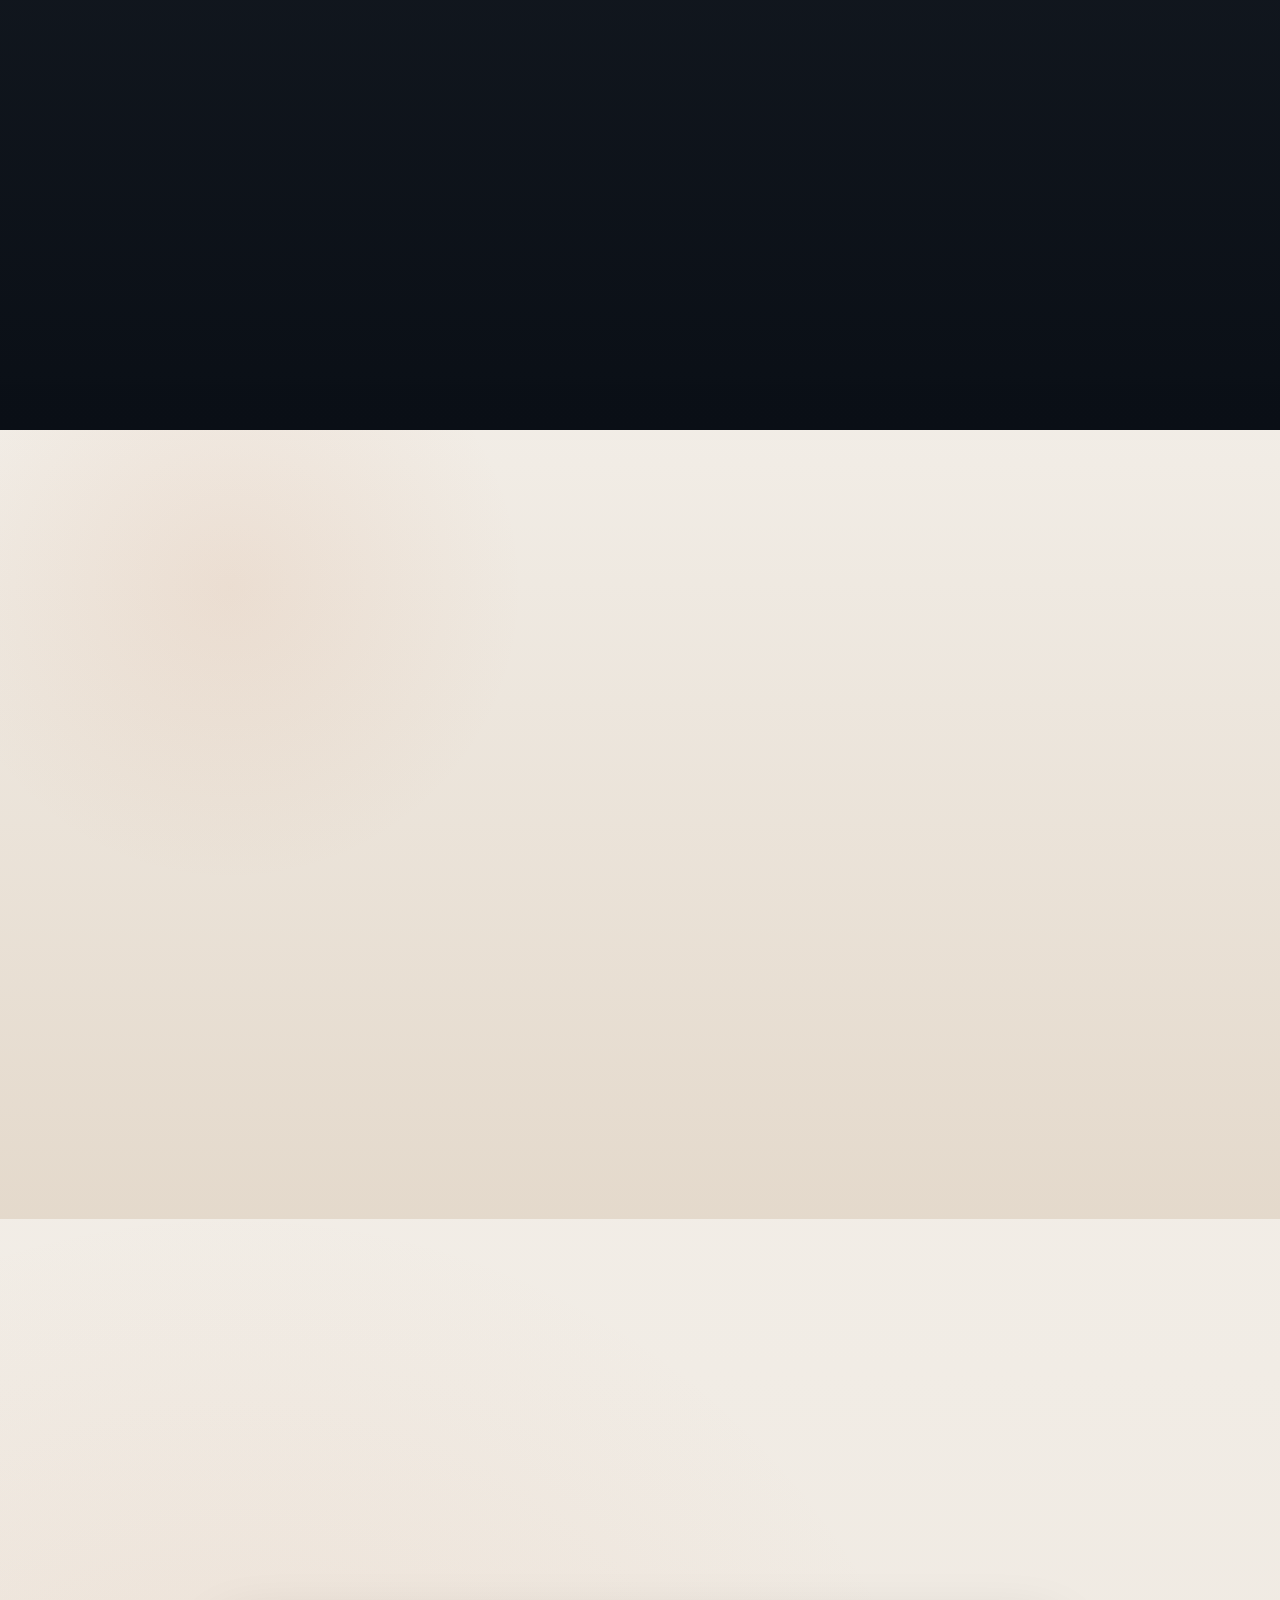
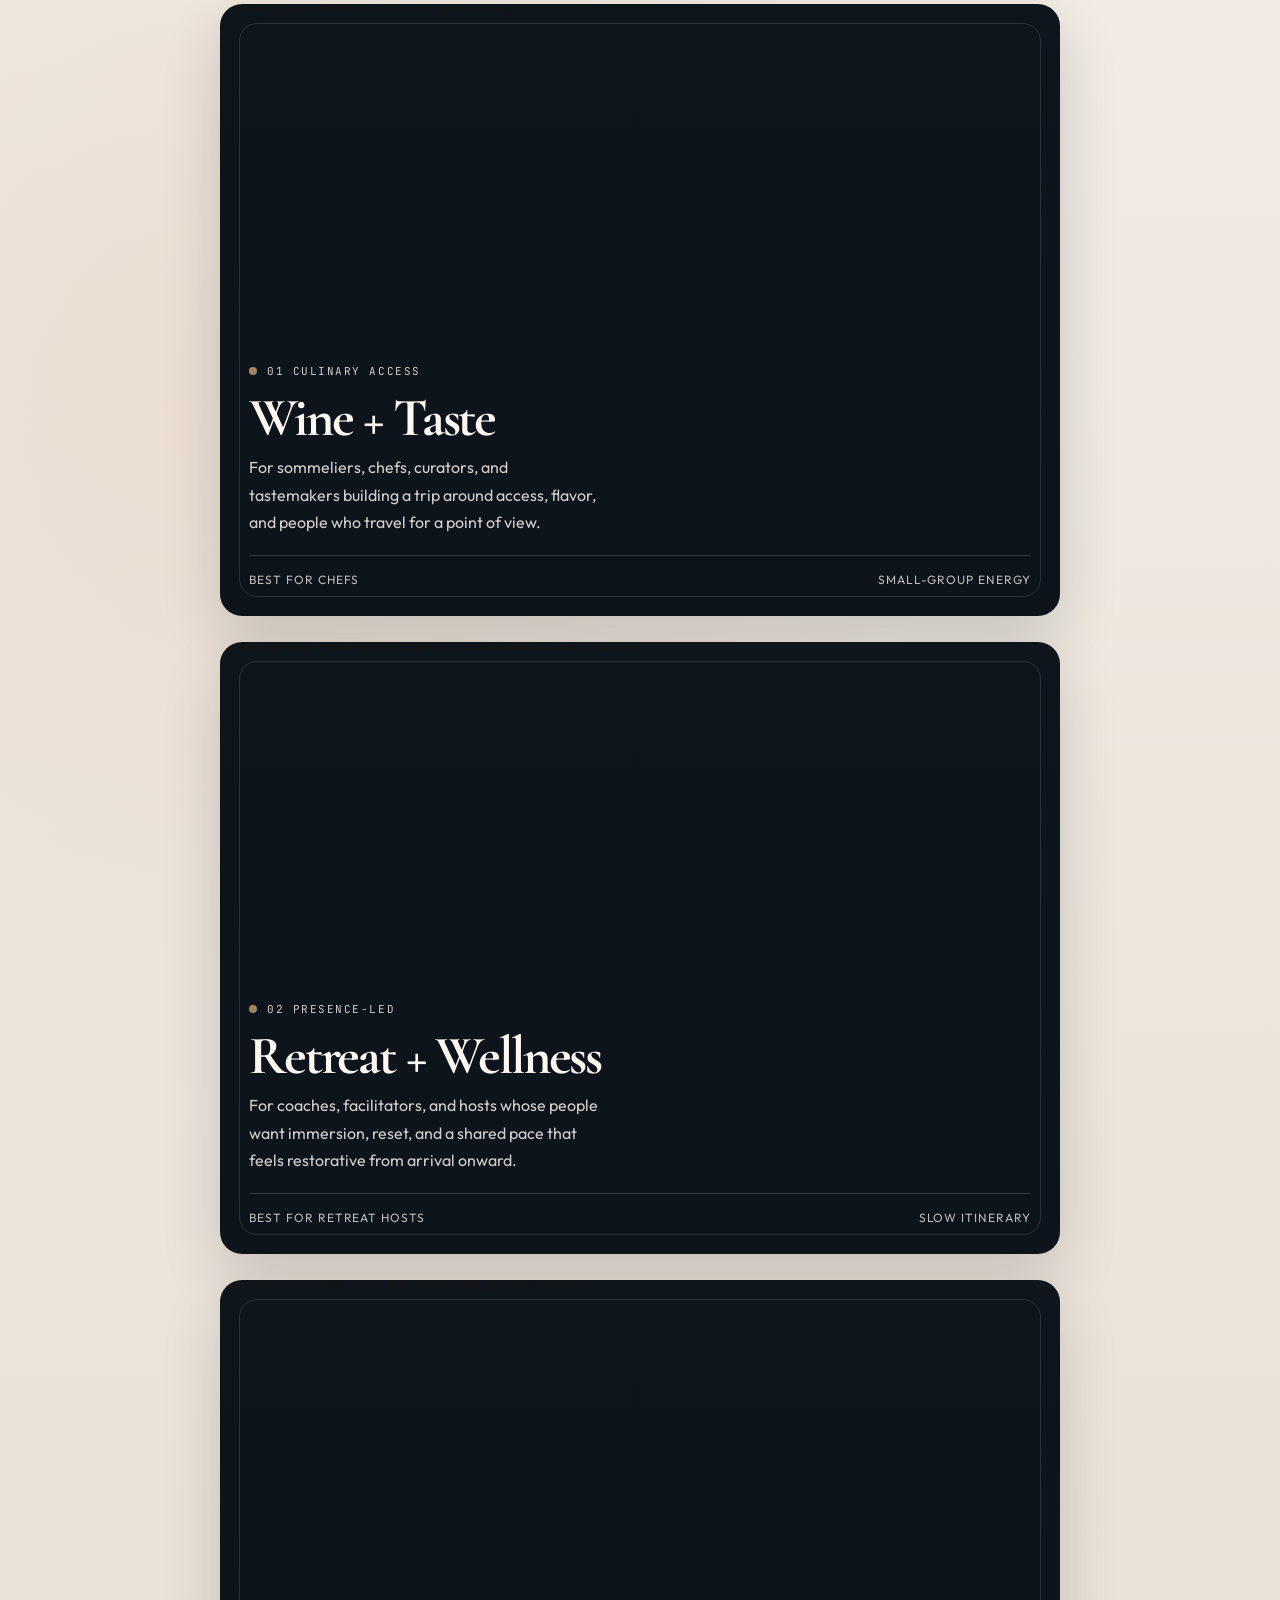
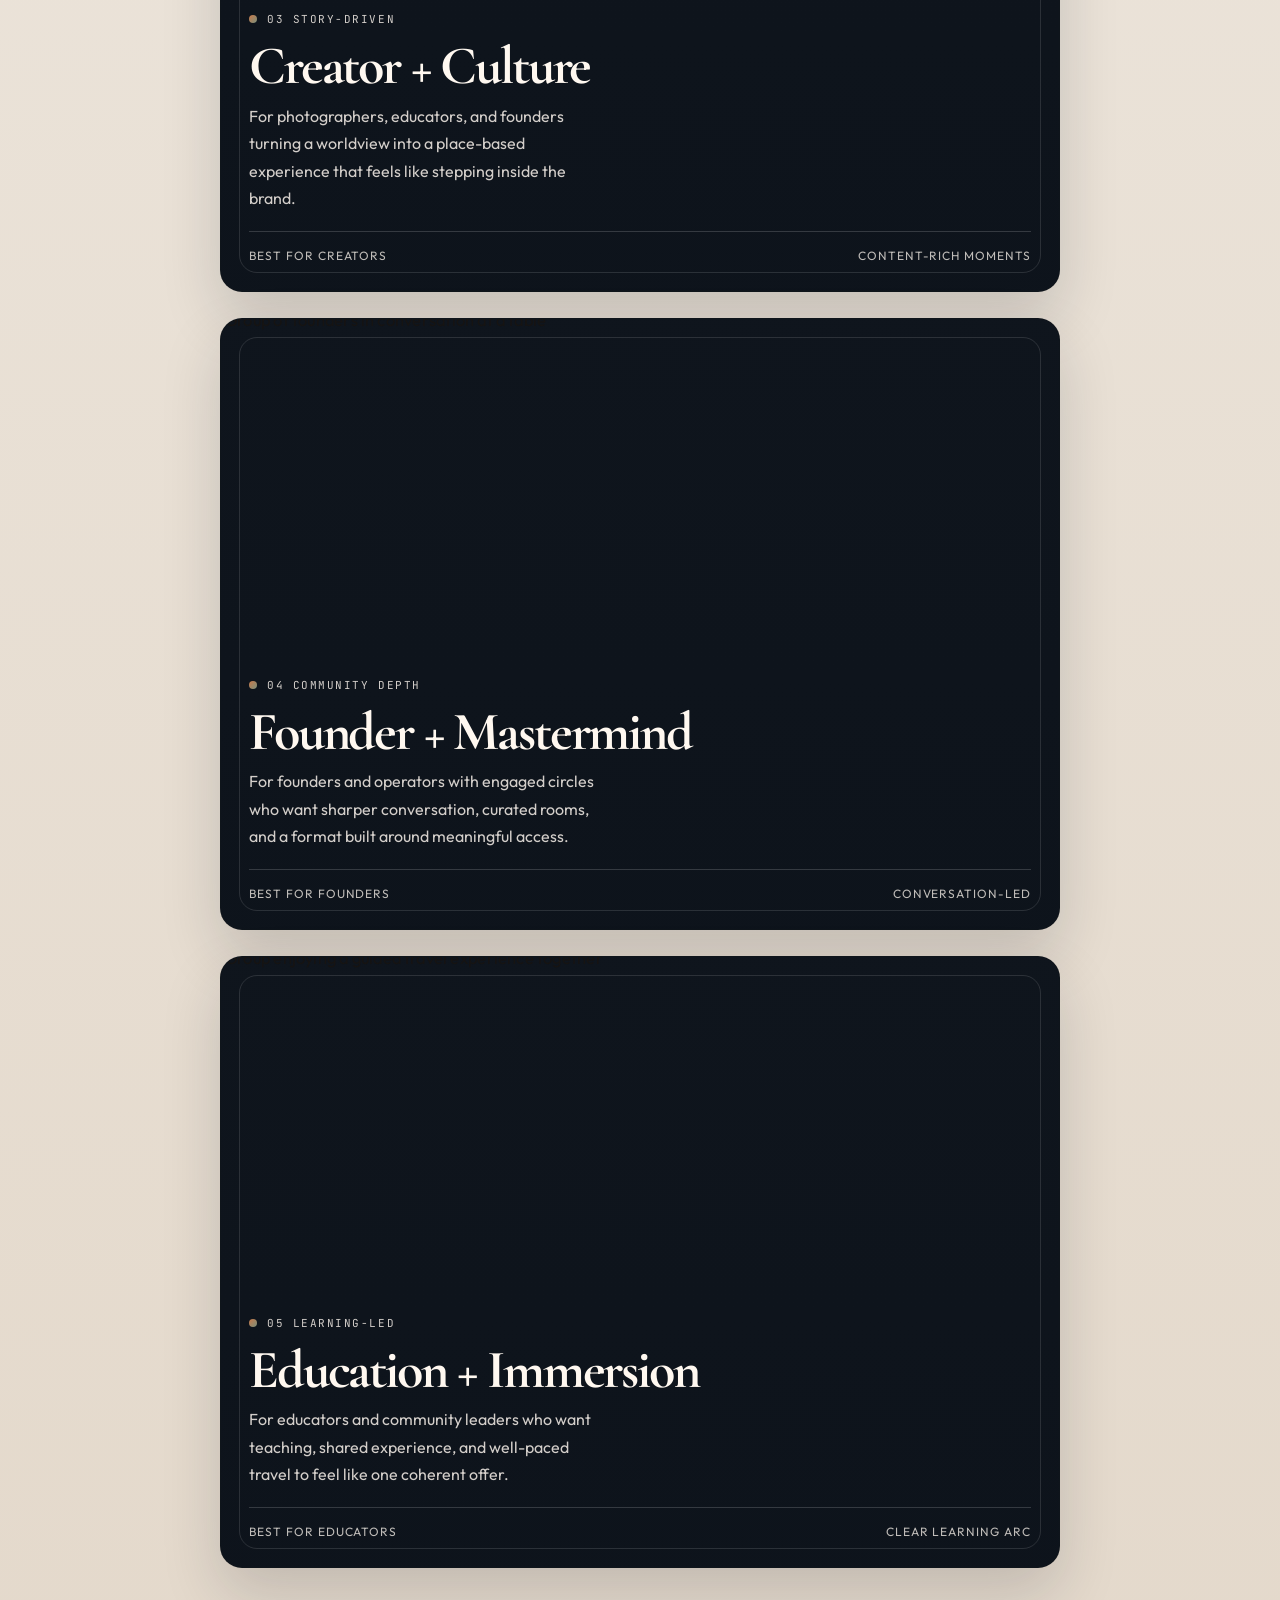
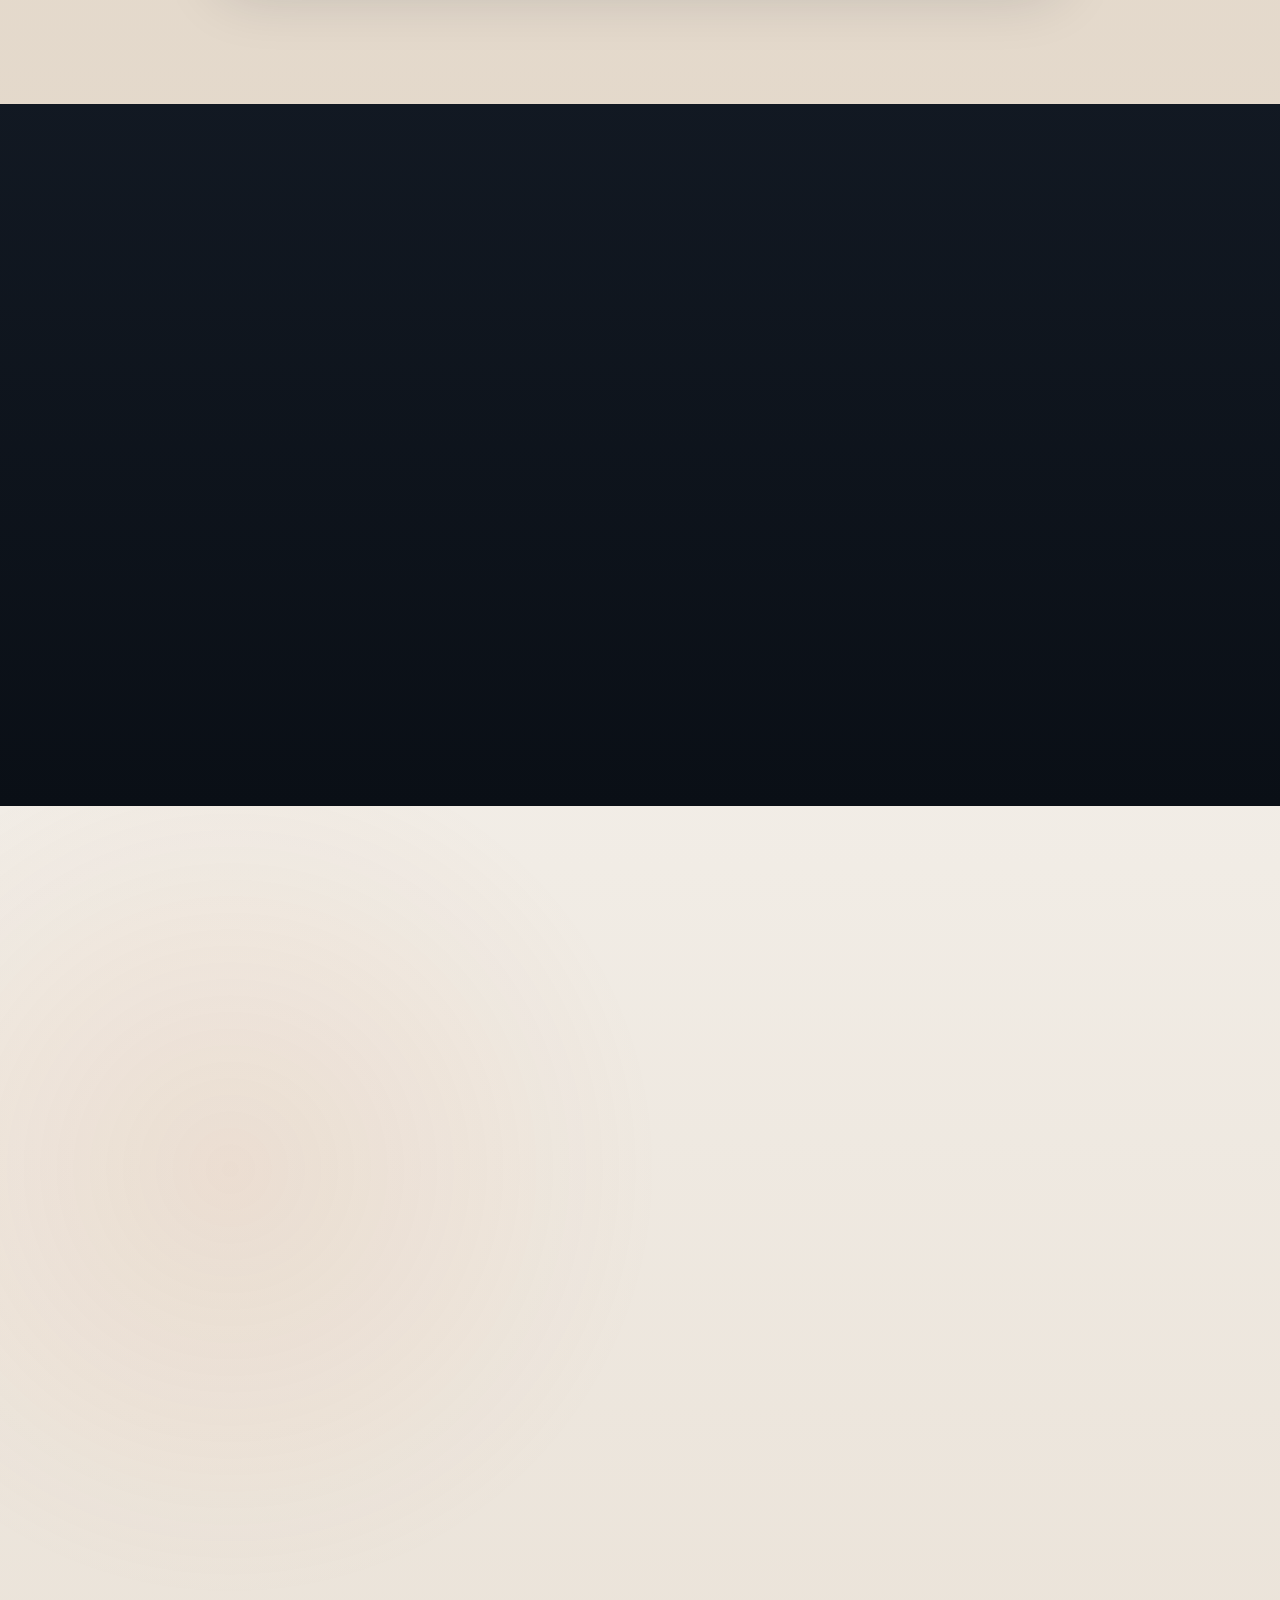
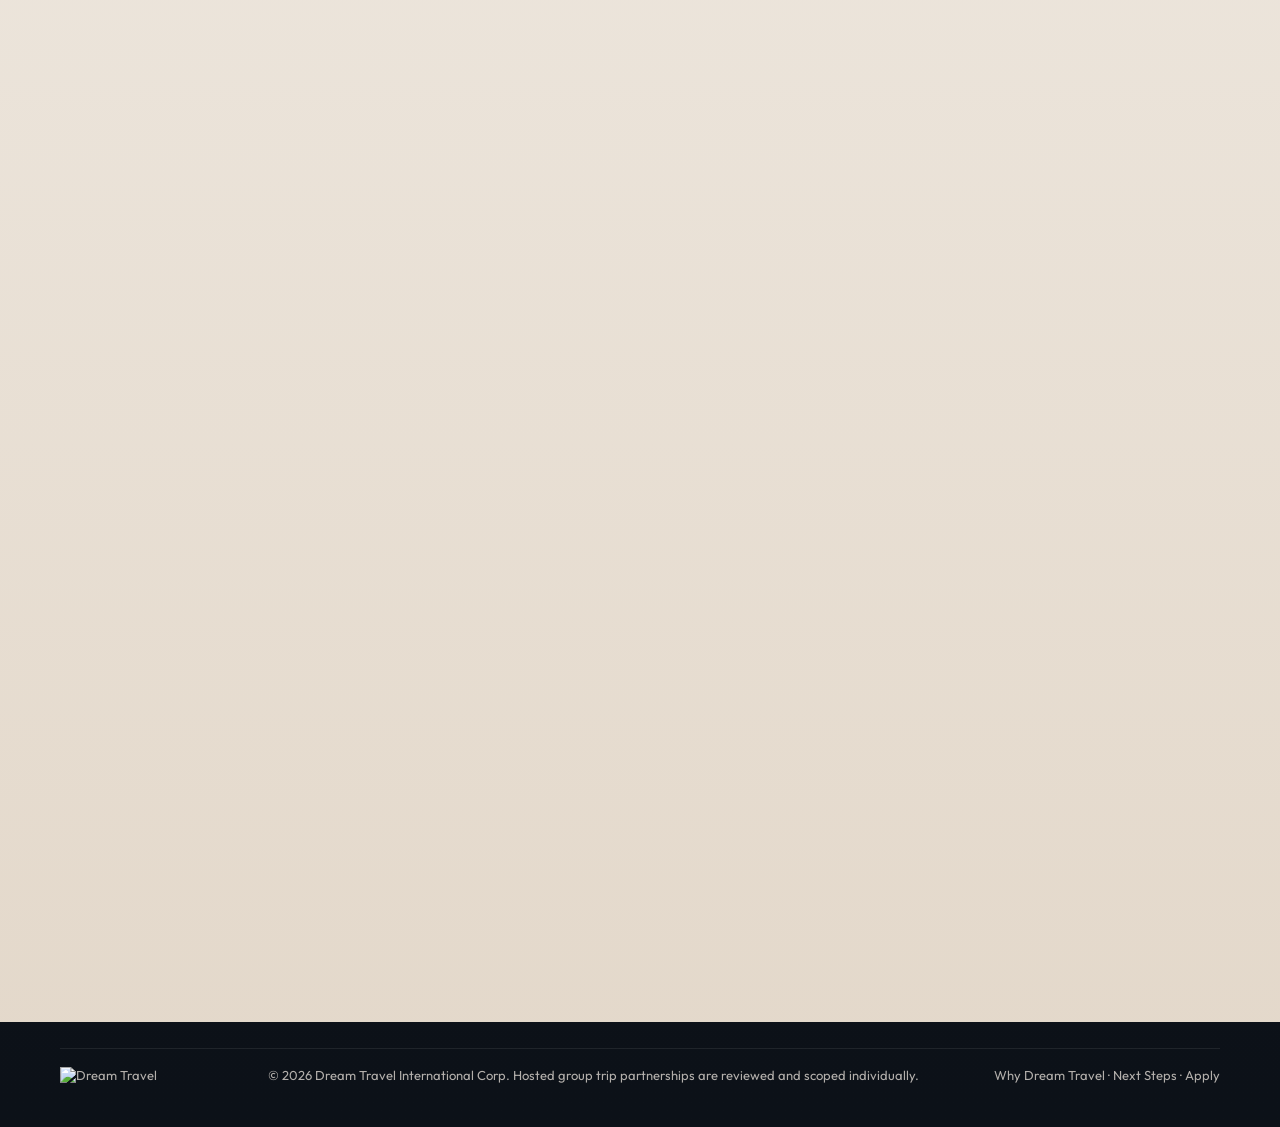
==== commit 12dcac21: "Move logo back into header" ====
--- a/index.html
+++ b/index.html
@@ -131,43 +131,68 @@
   position: sticky;
   top: 0;
   z-index: 40;
-  padding: 16px 0;
+  padding: 8px 0;
   backdrop-filter: blur(18px);
-  background: rgba(247, 240, 231, 0.84);
+  background: rgba(247, 240, 231, 0.76);
   border-bottom: 1px solid rgba(23, 20, 18, 0.08);
 }
 .site-nav .container {
   display: flex;
   align-items: center;
   justify-content: space-between;
-  gap: 18px;
+  gap: 14px;
   flex-wrap: wrap;
 }
 .brand {
   display: inline-flex;
   align-items: center;
-  gap: 0;
+  flex-shrink: 0;
 }
 .brand img {
-  width: 150px;
+  width: clamp(118px, 11vw, 152px);
   height: auto;
   object-fit: contain;
+}
+.nav-contact {
+  display: inline-flex;
+  align-items: center;
+  gap: 12px;
+  flex-wrap: wrap;
+  color: var(--muted);
+  font-size: 11px;
+  letter-spacing: 0.08em;
+  text-transform: uppercase;
+}
+.nav-contact strong {
+  color: var(--ink);
+  font-weight: 700;
+}
+.nav-contact a {
+  color: inherit;
+}
+.nav-contact a:hover,
+.nav-links a:hover,
+.nav-links button:hover { color: var(--ink); }
+.nav-contact-divider {
+  width: 1px;
+  height: 10px;
+  background: rgba(23, 20, 18, 0.12);
 }
 .nav-links {
   display: flex;
   align-items: center;
-  gap: 18px;
+  gap: 14px;
   flex-wrap: wrap;
   color: var(--muted);
-  font-size: 13px;
-  font-weight: 400;
-  letter-spacing: 0.02em;
+  font-size: 11px;
+  font-weight: 500;
+  letter-spacing: 0.08em;
   text-transform: uppercase;
 }
 .nav-links .btn {
-  padding-inline: 22px;
-}
-.nav-links a:hover { color: var(--ink); }
+  padding: 11px 16px;
+  font-size: 12px;
+}
 .hero-shell { position: relative; min-height: 220vh; }
 .hero-sticky {
   position: sticky;
@@ -213,6 +238,8 @@
   width: min(100%, 980px);
   padding: 0 24px;
   transform: none;
+  transform-origin: 50% 30%;
+  will-change: transform, opacity;
 }
 .hero-intro-title {
   font-family: var(--sans);
@@ -300,6 +327,7 @@
   position: relative;
   color: var(--cream-strong);
   padding-top: 240px;
+  will-change: transform;
 }
 .hero-main::before {
   content: "";
@@ -347,6 +375,7 @@
   backdrop-filter: blur(12px);
   align-self: center;
   margin-top: 260px;
+  will-change: transform;
 }
 .hero-card .eyebrow {
   margin-bottom: 18px;
@@ -435,6 +464,106 @@
   color: var(--muted);
   font-size: 13px;
   line-height: 1.6;
+}
+.journey-mask-section {
+  position: relative;
+  min-height: 240vh;
+  margin-top: 8px;
+  background: linear-gradient(180deg, #111926 0%, #0a1017 100%);
+}
+.journey-mask-sticky {
+  position: sticky;
+  top: 0;
+  min-height: 100vh;
+  overflow: hidden;
+  display: flex;
+  align-items: center;
+  justify-content: center;
+}
+.journey-mask-bg,
+.journey-mask-grain {
+  position: absolute;
+  inset: -14%;
+}
+.journey-mask-bg {
+  background:
+    radial-gradient(circle at 18% 24%, rgba(201, 122, 74, 0.34), transparent 20%),
+    radial-gradient(circle at 78% 28%, rgba(122, 143, 123, 0.26), transparent 18%),
+    radial-gradient(circle at 50% 68%, rgba(244, 237, 228, 0.08), transparent 26%),
+    linear-gradient(135deg, #16202b 0%, #0c131b 38%, #070b11 100%);
+  background-size: 140% 140%;
+  animation: driftGradient 16s ease-in-out infinite alternate;
+  will-change: transform;
+}
+.journey-mask-grain {
+  opacity: 0.14;
+  mix-blend-mode: screen;
+  background-image:
+    linear-gradient(rgba(255, 255, 255, 0.04) 1px, transparent 1px),
+    linear-gradient(90deg, rgba(255, 255, 255, 0.025) 1px, transparent 1px);
+  background-size: 24px 24px;
+}
+.journey-mask-overlay,
+.journey-mask-reveal {
+  position: absolute;
+  inset: 0;
+  display: flex;
+  align-items: center;
+  justify-content: center;
+  padding: 0 24px;
+}
+.journey-mask-overlay {
+  background: rgba(7, 12, 18, 0.78);
+}
+.journey-mask-reveal {
+  clip-path: inset(100% 0 0 0);
+}
+.journey-mask-text,
+.journey-mask-text-filled {
+  font-family: var(--sans);
+  font-size: clamp(74px, 14vw, 190px);
+  font-weight: 800;
+  letter-spacing: -0.07em;
+  line-height: 0.84;
+  text-align: center;
+  text-transform: uppercase;
+}
+.journey-mask-text {
+  color: transparent;
+  -webkit-text-stroke: 1.5px rgba(255, 248, 240, 0.22);
+}
+.journey-mask-text-filled {
+  background: linear-gradient(135deg, rgba(255, 248, 240, 0.98), rgba(201, 122, 74, 0.96) 42%, rgba(122, 143, 123, 0.88));
+  -webkit-background-clip: text;
+  background-clip: text;
+  -webkit-text-fill-color: transparent;
+  text-shadow: 0 24px 60px rgba(0, 0, 0, 0.18);
+}
+.journey-mask-copy {
+  position: absolute;
+  left: 50%;
+  bottom: 12%;
+  z-index: 4;
+  width: min(640px, calc(100vw - 40px));
+  text-align: center;
+  transform: translateX(-50%);
+  opacity: 0;
+  will-change: transform, opacity;
+}
+.journey-mask-copy .eyebrow {
+  background: rgba(255, 255, 255, 0.06);
+  border-color: rgba(255, 255, 255, 0.12);
+  color: var(--cream);
+}
+.journey-mask-copy p {
+  margin-top: 18px;
+  color: rgba(244, 237, 228, 0.76);
+  font-size: clamp(16px, 2vw, 20px);
+  line-height: 1.75;
+}
+@keyframes driftGradient {
+  0% { background-position: 0% 50%; }
+  100% { background-position: 100% 50%; }
 }
 .proof-section { padding-top: 28px; }
 .proof-grid {
@@ -608,8 +737,7 @@
     url("https://images.unsplash.com/photo-1516589178581-6cd7833ae3b2?auto=format&fit=crop&w=1200&q=80") center/cover no-repeat;
 }
 .image-card .overlay,
-.apply-photo .overlay,
-.gallery-card .caption {
+.apply-photo .overlay {
   position: absolute;
   inset: auto 0 0;
   padding: 28px;
@@ -822,76 +950,173 @@
   color: var(--muted);
   line-height: 1.72;
 }
-.gallery-grid {
+.travel-marquee-band {
+  padding: 24px 0 30px;
+  overflow: hidden;
+  background: linear-gradient(180deg, rgba(14, 21, 31, 0.98), rgba(10, 15, 22, 1));
+  border-top: 1px solid rgba(255, 255, 255, 0.06);
+  border-bottom: 1px solid rgba(255, 255, 255, 0.06);
+}
+.travel-marquee-label {
+  padding: 0 18px 18px;
+  text-align: center;
+  color: rgba(244, 237, 228, 0.54);
+  font-family: var(--mono);
+  font-size: 11px;
+  letter-spacing: 0.16em;
+  text-transform: uppercase;
+}
+.travel-marquee-row {
   display: flex;
-  gap: 10px;
-  margin-top: 28px;
-  min-height: 560px;
-}
-.gallery-card {
-  flex: 1;
-  min-height: 560px;
+  white-space: nowrap;
+  will-change: transform;
+}
+.travel-marquee-row + .travel-marquee-row {
+  margin-top: 10px;
+}
+.travel-marquee-content {
+  display: flex;
+  align-items: center;
+}
+.travel-marquee-row .marquee-item {
+  display: inline-flex;
+  align-items: center;
+  flex-shrink: 0;
+  padding: 0 30px;
+  color: rgba(255, 248, 240, 0.92);
+  font-size: clamp(34px, 7vw, 84px);
+  font-weight: 800;
+  letter-spacing: -0.06em;
+  line-height: 1;
+  text-transform: uppercase;
+}
+.travel-marquee-row.is-outline .marquee-item {
+  color: transparent;
+  -webkit-text-stroke: 1px rgba(255, 248, 240, 0.44);
+}
+.travel-marquee-row .sep {
+  display: inline-block;
+  width: 12px;
+  height: 12px;
+  margin-left: 28px;
+  border-radius: 50%;
+  background: rgba(201, 122, 74, 0.72);
+}
+.travel-marquee-row.is-outline .sep {
+  background: transparent;
+  border: 1px solid rgba(255, 248, 240, 0.4);
+}
+.travel-marquee-note {
+  margin-top: 18px;
+  text-align: center;
+  color: rgba(244, 237, 228, 0.64);
+  font-size: 14px;
+}
+.formats-shell {
+  margin-top: 34px;
+}
+.formats-stack {
+  width: min(840px, calc(100vw - 36px));
+  margin: 0 auto;
+  padding-bottom: 18px;
+}
+.formats-stack-card {
   position: relative;
-  border-radius: 18px;
+  min-height: min(68vh, 620px);
   overflow: hidden;
-  box-shadow: 0 20px 48px rgba(12, 19, 28, 0.14);
-  transition: flex 0.6s cubic-bezier(0.16, 1, 0.3, 1), transform 0.4s ease;
-  cursor: pointer;
-}
-.gallery-grid:hover .gallery-card {
-  flex: 0.92;
-}
-.gallery-card:hover,
-.gallery-card:focus-within,
-.gallery-card.is-featured {
-  flex: 1.6;
-}
-.gallery-card::before {
+  border-radius: 22px;
+  border: 1px solid rgba(23, 20, 18, 0.1);
+  box-shadow: 0 26px 60px rgba(12, 19, 28, 0.16);
+  background: #0f151d;
+  display: flex;
+  align-items: flex-end;
+  margin-bottom: 26px;
+  position: sticky;
+  will-change: transform, opacity;
+}
+.formats-stack-card:nth-child(1) { top: 92px; z-index: 1; }
+.formats-stack-card:nth-child(2) { top: 112px; z-index: 2; }
+.formats-stack-card:nth-child(3) { top: 132px; z-index: 3; }
+.formats-stack-card:nth-child(4) { top: 152px; z-index: 4; }
+.formats-stack-card:nth-child(5) { top: 172px; z-index: 5; }
+.formats-stack-card::before {
   content: "";
   position: absolute;
   inset: 0;
-  background: linear-gradient(180deg, rgba(13, 19, 27, 0.06), rgba(13, 19, 27, 0.72));
   z-index: 1;
-}
-.gallery-card img {
+  background: linear-gradient(180deg, rgba(13, 19, 27, 0.08), rgba(13, 19, 27, 0.8));
+}
+.formats-stack-card img {
+  position: absolute;
+  inset: 0;
   width: 100%;
   height: 100%;
   object-fit: cover;
-  transform: scale(1.02);
-  transition: transform 500ms ease;
-}
-.gallery-card:hover img,
-.gallery-card:focus-within img,
-.gallery-card.is-featured img { transform: scale(1.08); }
-.gallery-card .caption {
+  transform: scale(1.03);
+  transition: transform 420ms ease;
+}
+.formats-stack-card:hover img,
+.formats-stack-card:focus-within img {
+  transform: scale(1.1);
+}
+.formats-stack-card::after {
+  content: "";
+  position: absolute;
+  inset: 18px;
+  border-radius: 18px;
+  border: 1px solid rgba(255, 255, 255, 0.12);
   z-index: 2;
-  padding: 30px 26px 28px;
-}
-.gallery-card .caption h3 {
+  pointer-events: none;
+}
+.format-card-content {
+  position: absolute;
+  inset: auto 0 0;
+  z-index: 3;
+  padding: 30px 28px 28px;
+  color: var(--cream-strong);
+}
+.format-card-kicker {
+  display: inline-flex;
+  align-items: center;
+  gap: 10px;
+  color: rgba(255, 248, 240, 0.82);
+  font-family: var(--mono);
+  font-size: 11px;
+  letter-spacing: 0.14em;
+  text-transform: uppercase;
+}
+.format-card-kicker::before {
+  content: "";
+  width: 8px;
+  height: 8px;
+  border-radius: 50%;
+  background: linear-gradient(135deg, var(--gold), var(--sage));
+}
+.format-card-content h3 {
+  margin-top: 14px;
   font-family: var(--serif);
-  font-size: 34px;
-  line-height: 0.96;
-  max-width: 10ch;
-  transform: translateY(12px);
-  transition: transform 360ms ease;
-}
-.gallery-card .caption p {
-  margin-top: 10px;
-  color: rgba(255, 248, 240, 0.78);
-  line-height: 1.7;
-  max-width: 30ch;
-  opacity: 0;
-  transform: translateY(12px);
-  transition: opacity 360ms ease, transform 360ms ease;
-}
-.gallery-card:hover .caption h3,
-.gallery-card:focus-within .caption h3,
-.gallery-card.is-featured .caption h3,
-.gallery-card:hover .caption p,
-.gallery-card:focus-within .caption p,
-.gallery-card.is-featured .caption p {
-  opacity: 1;
-  transform: translateY(0);
+  font-size: clamp(38px, 4.4vw, 54px);
+  line-height: 0.92;
+  letter-spacing: -0.04em;
+}
+.format-card-content p {
+  margin-top: 12px;
+  max-width: 32ch;
+  color: rgba(255, 248, 240, 0.82);
+  line-height: 1.72;
+}
+.format-card-meta {
+  display: flex;
+  flex-wrap: wrap;
+  gap: 12px;
+  justify-content: space-between;
+  margin-top: 18px;
+  padding-top: 16px;
+  border-top: 1px solid rgba(255, 255, 255, 0.16);
+  color: rgba(255, 248, 240, 0.74);
+  font-size: 12px;
+  letter-spacing: 0.08em;
+  text-transform: uppercase;
 }
 .faq-grid {
   display: grid;
@@ -1022,22 +1247,19 @@
     opacity: 1;
     transform: none;
   }
-  .gallery-grid {
-    display: grid;
-    grid-template-columns: 1fr;
-    min-height: 0;
-  }
-  .gallery-card,
-  .gallery-grid:hover .gallery-card,
-  .gallery-card:hover,
-  .gallery-card:focus-within,
-  .gallery-card.is-featured {
-    flex: unset;
-    min-height: 420px;
-  }
-  .gallery-card .caption p {
-    opacity: 1;
-    transform: translateY(0);
+  .journey-mask-section {
+    min-height: 170vh;
+  }
+  .journey-mask-copy {
+    bottom: 10%;
+  }
+  .formats-stack {
+    width: min(840px, calc(100vw - 28px));
+  }
+  .formats-stack-card {
+    position: relative;
+    top: auto !important;
+    height: 440px;
   }
 }
 @media (max-width: 760px) {
@@ -1047,18 +1269,27 @@
       linear-gradient(180deg, #f6f1ea 0%, #eadbca 28%, #f4ede4 42%, #141c26 42%, #0c1118 100%);
   }
   .site-nav .container,
+  .nav-contact,
   .nav-links { gap: 12px; }
   .site-nav {
     position: relative;
-    padding: 12px 0;
+    padding: 8px 0;
   }
   .site-nav .container { align-items: center; }
-  .brand img { width: 116px; height: auto; }
+  .brand img { width: 118px; }
+  .nav-contact {
+    width: 100%;
+    gap: 10px;
+    font-size: 10px;
+    letter-spacing: 0.06em;
+  }
+  .nav-contact-divider,
+  .nav-contact strong { display: none; }
   .nav-links { margin-left: auto; font-size: 12px; }
   .nav-links a:not(.btn) { display: none; }
   .nav-links .btn {
     width: auto;
-    padding: 11px 16px;
+    padding: 10px 14px;
     font-size: 12px;
   }
   .hero-shell { min-height: auto; }
@@ -1078,6 +1309,7 @@
     gap: 12px;
     transform: none;
   }
+  .hero-logo { width: 72px; }
   .hero-intro-stack > div:first-child {
     position: relative;
     display: grid;
@@ -1119,6 +1351,27 @@
     max-width: none;
     font-size: 15px;
   }
+  .journey-mask-text,
+  .journey-mask-text-filled {
+    font-size: clamp(58px, 18vw, 94px);
+    line-height: 0.9;
+  }
+  .journey-mask-copy {
+    bottom: 9%;
+    width: calc(100vw - 32px);
+  }
+  .journey-mask-copy p {
+    font-size: 15px;
+  }
+  .travel-marquee-row .marquee-item {
+    padding: 0 20px;
+    font-size: clamp(24px, 10vw, 44px);
+  }
+  .travel-marquee-row .sep {
+    width: 9px;
+    height: 9px;
+    margin-left: 18px;
+  }
   .hero-card {
     margin-top: 0;
     padding: 22px;
@@ -1128,12 +1381,13 @@
   .fit-card { padding: 20px; }
   .image-card { min-height: 380px; }
   .apply-photo { min-height: 360px; }
-  .gallery-card,
-  .gallery-grid:hover .gallery-card,
-  .gallery-card:hover,
-  .gallery-card:focus-within,
-  .gallery-card.is-featured { min-height: 340px; }
-  .gallery-card .caption h3 { max-width: none; }
+  .formats-stack {
+    width: calc(100vw - 24px);
+  }
+  .formats-stack-card { height: 360px; }
+  .format-card-content {
+    padding: 24px 22px 22px;
+  }
   .metric-row,
   .proof-stats,
   .difference-grid,
@@ -1154,6 +1408,14 @@
       <a class="brand" href="#top" aria-label="Dream Travel home">
         <img src="logo-header.webp" alt="Dream Travel">
       </a>
+      <div class="nav-contact">
+        <strong>Dream Travel</strong>
+        <a href="mailto:clients@dream-travel.net">clients@dream-travel.net</a>
+        <span class="nav-contact-divider" aria-hidden="true"></span>
+        <a href="tel:+15712068949">571 206 8949</a>
+        <span class="nav-contact-divider" aria-hidden="true"></span>
+        <a href="https://www.instagram.com/dreamtravel_adventures/" target="_blank" rel="noopener noreferrer">@dreamtravel_adventures</a>
+      </div>
       <div class="nav-links">
         <a href="#why">Who It's For</a>
         <a href="#how">How It Works</a>
@@ -1245,6 +1507,23 @@
       </div>
     </div>
 
+    <section class="journey-mask-section" aria-labelledby="journeyMaskHeading">
+      <div class="journey-mask-sticky">
+        <div class="journey-mask-bg"></div>
+        <div class="journey-mask-grain"></div>
+        <div class="journey-mask-overlay">
+          <h2 class="journey-mask-text" id="journeyMaskHeading">Lead<br>The Journey</h2>
+        </div>
+        <div class="journey-mask-reveal" aria-hidden="true">
+          <div class="journey-mask-text-filled">Lead<br>The Journey</div>
+        </div>
+        <div class="journey-mask-copy">
+          <div class="eyebrow">Show Your Taste</div>
+          <p>The strongest hosted trips do more than move people from one place to another. They carry your taste, your community, and your point of view all the way through the experience.</p>
+        </div>
+      </div>
+    </section>
+
     <section class="section light proof-section" id="proof">
       <div class="container">
         <div class="proof-grid">
@@ -1363,6 +1642,29 @@
         </div>
       </div>
     </section>
+
+    <section class="travel-marquee-band" aria-label="Hosted journey themes">
+      <div class="travel-marquee-label">Scroll-reactive hosted journey themes</div>
+      <div class="travel-marquee-row" data-speed="1" data-direction="left">
+        <div class="travel-marquee-content">
+          <span class="marquee-item">Culture-led journeys<span class="sep"></span></span>
+          <span class="marquee-item">Retreat formats<span class="sep"></span></span>
+          <span class="marquee-item">Taste-driven travel<span class="sep"></span></span>
+          <span class="marquee-item">Community access<span class="sep"></span></span>
+        </div>
+      </div>
+      <div class="travel-marquee-row is-outline" data-speed="0.72" data-direction="right">
+        <div class="travel-marquee-content">
+          <span class="marquee-item">Founders<span class="sep"></span></span>
+          <span class="marquee-item">Creators<span class="sep"></span></span>
+          <span class="marquee-item">Educators<span class="sep"></span></span>
+          <span class="marquee-item">Chefs<span class="sep"></span></span>
+          <span class="marquee-item">Photographers<span class="sep"></span></span>
+        </div>
+      </div>
+      <div class="travel-marquee-note">Movement should make the offer feel alive before anyone fills out the form.</div>
+    </section>
+
     <section class="section dark" id="how">
       <div class="container">
         <div class="section-head light process-head reveal">
@@ -1474,27 +1776,68 @@
           <h2>The strongest host-led trips already have a point of view.</h2>
           <p>The strongest programs feel specific from the beginning. The destination, tone, and format should make sense for your audience before anyone asks for details.</p>
         </div>
-
-        <div class="gallery-grid">
-          <article class="gallery-card is-featured reveal">
-            <img src="https://images.unsplash.com/photo-1510812431401-41d2bd2722f3?auto=format&fit=crop&w=1200&q=80" alt="Wine glasses on a table during a tasting">
-            <div class="caption">
+      </div>
+
+      <div class="formats-shell">
+        <div class="formats-stack" id="formatsStack">
+          <article class="formats-stack-card">
+            <img src="https://images.unsplash.com/photo-1510812431401-41d2bd2722f3?auto=format&fit=crop&w=1400&q=80" alt="Wine glasses on a table during a tasting">
+            <div class="format-card-content">
+              <div class="format-card-kicker">01 Culinary access</div>
               <h3>Wine + Taste</h3>
-              <p>For sommeliers, chefs, curators, and community tastemakers building a trip around access and flavor.</p>
+              <p>For sommeliers, chefs, curators, and tastemakers building a trip around access, flavor, and people who travel for a point of view.</p>
+              <div class="format-card-meta">
+                <span>Best for chefs</span>
+                <span>Small-group energy</span>
+              </div>
             </div>
           </article>
-          <article class="gallery-card reveal">
-            <img src="https://images.unsplash.com/photo-1500534314209-a25ddb2bd429?auto=format&fit=crop&w=1200&q=80" alt="Small group walking through a scenic coastal destination">
-            <div class="caption">
+          <article class="formats-stack-card">
+            <img src="https://images.unsplash.com/photo-1500534314209-a25ddb2bd429?auto=format&fit=crop&w=1400&q=80" alt="Small group walking through a scenic coastal destination">
+            <div class="format-card-content">
+              <div class="format-card-kicker">02 Presence-led</div>
               <h3>Retreat + Wellness</h3>
-              <p>For coaches, facilitators, and hosts whose people want immersion, presence, and a sense of reset.</p>
+              <p>For coaches, facilitators, and hosts whose people want immersion, reset, and a shared pace that feels restorative from arrival onward.</p>
+              <div class="format-card-meta">
+                <span>Best for retreat hosts</span>
+                <span>Slow itinerary</span>
+              </div>
             </div>
           </article>
-          <article class="gallery-card reveal">
-            <img src="https://images.unsplash.com/photo-1493225457124-a3eb161ffa5f?auto=format&fit=crop&w=1200&q=80" alt="Creative professional photographing a destination">
-            <div class="caption">
+          <article class="formats-stack-card">
+            <img src="https://images.unsplash.com/photo-1493225457124-a3eb161ffa5f?auto=format&fit=crop&w=1400&q=80" alt="Creative professional photographing a destination">
+            <div class="format-card-content">
+              <div class="format-card-kicker">03 Story-driven</div>
               <h3>Creator + Culture</h3>
-              <p>For photographers, educators, and founders turning a worldview into a place-based community experience.</p>
+              <p>For photographers, educators, and founders turning a worldview into a place-based experience that feels like stepping inside the brand.</p>
+              <div class="format-card-meta">
+                <span>Best for creators</span>
+                <span>Content-rich moments</span>
+              </div>
+            </div>
+          </article>
+          <article class="formats-stack-card">
+            <img src="https://images.unsplash.com/photo-1529156069898-49953e39b3ac?auto=format&fit=crop&w=1400&q=80" alt="Group of founders in conversation at a table">
+            <div class="format-card-content">
+              <div class="format-card-kicker">04 Community depth</div>
+              <h3>Founder + Mastermind</h3>
+              <p>For founders and operators with engaged circles who want sharper conversation, curated rooms, and a format built around meaningful access.</p>
+              <div class="format-card-meta">
+                <span>Best for founders</span>
+                <span>Conversation-led</span>
+              </div>
+            </div>
+          </article>
+          <article class="formats-stack-card">
+            <img src="https://images.unsplash.com/photo-1527631746610-bca00a040d60?auto=format&fit=crop&w=1400&q=80" alt="Group enjoying a guided travel experience together">
+            <div class="format-card-content">
+              <div class="format-card-kicker">05 Learning-led</div>
+              <h3>Education + Immersion</h3>
+              <p>For educators and community leaders who want teaching, shared experience, and well-paced travel to feel like one coherent offer.</p>
+              <div class="format-card-meta">
+                <span>Best for educators</span>
+                <span>Clear learning arc</span>
+              </div>
             </div>
           </article>
         </div>
@@ -1627,9 +1970,48 @@
     });
   });
 
+  ScrollTrigger.matchMedia({
+    "(min-width: 761px)": function () {
+      gsap.to(".hero-intro-stack", {
+        scale: 3.7,
+        yPercent: -18,
+        opacity: 0,
+        ease: "none",
+        scrollTrigger: {
+          trigger: ".hero-shell",
+          start: "top top",
+          end: "52% top",
+          scrub: true
+        }
+      });
+
+      gsap.to(".hero-main", {
+        yPercent: -10,
+        ease: "none",
+        scrollTrigger: {
+          trigger: ".hero-shell",
+          start: "top top",
+          end: "bottom top",
+          scrub: true
+        }
+      });
+
+      gsap.to(".hero-card", {
+        yPercent: -18,
+        ease: "none",
+        scrollTrigger: {
+          trigger: ".hero-shell",
+          start: "top top",
+          end: "bottom top",
+          scrub: true
+        }
+      });
+    }
+  });
+
   gsap.to(".hero-bg", {
-    scale: 1.22,
-    yPercent: 10,
+    scale: 1.3,
+    yPercent: 14,
     ease: "none",
     scrollTrigger: {
       trigger: ".hero-shell",
@@ -1640,7 +2022,7 @@
   });
 
   gsap.to(".hero-mid", {
-    yPercent: -12,
+    yPercent: -16,
     ease: "none",
     scrollTrigger: {
       trigger: ".hero-shell",
@@ -1649,6 +2031,47 @@
       scrub: true
     }
   });
+
+  if (document.querySelector(".journey-mask-section")) {
+    gsap.to(".journey-mask-reveal", {
+      clipPath: "inset(0% 0 0 0)",
+      ease: "none",
+      scrollTrigger: {
+        trigger: ".journey-mask-section",
+        start: "top top",
+        end: "60% bottom",
+        scrub: 0.3
+      }
+    });
+
+    gsap.to(".journey-mask-bg", {
+      scale: 1.2,
+      yPercent: -8,
+      rotate: -6,
+      ease: "none",
+      scrollTrigger: {
+        trigger: ".journey-mask-section",
+        start: "top top",
+        end: "bottom bottom",
+        scrub: true
+      }
+    });
+
+    gsap.fromTo(".journey-mask-copy",
+      { opacity: 0, y: 24 },
+      {
+        opacity: 1,
+        y: 0,
+        ease: "none",
+        scrollTrigger: {
+          trigger: ".journey-mask-section",
+          start: "52% top",
+          end: "72% top",
+          scrub: true
+        }
+      }
+    );
+  }
 
   var spotGrid = document.getElementById("spotGrid");
   if (spotGrid) {
@@ -1683,17 +2106,88 @@
     });
   });
 
-  var galleryCards = document.querySelectorAll(".gallery-card");
-  galleryCards.forEach(function (card) {
-    function featureCard() {
-      galleryCards.forEach(function (item) {
-        item.classList.toggle("is-featured", item === card);
+  var marqueeRows = document.querySelectorAll(".travel-marquee-row");
+  if (marqueeRows.length) {
+    marqueeRows.forEach(function (row) {
+      var content = row.querySelector(".travel-marquee-content");
+      if (content && row.children.length === 1) {
+        row.appendChild(content.cloneNode(true));
+      }
+    });
+
+    var marqueeVelocity = 0;
+    var marqueeData = [];
+
+    marqueeRows.forEach(function (row) {
+      var content = row.querySelector(".travel-marquee-content");
+      var width = content ? content.offsetWidth : 0;
+      var direction = row.dataset.direction === "right" ? 1 : -1;
+
+      marqueeData.push({
+        row: row,
+        width: width,
+        x: direction === 1 ? -width : 0,
+        direction: direction,
+        speed: parseFloat(row.dataset.speed) || 1
+      });
+    });
+
+    function refreshMarqueeWidths() {
+      marqueeData.forEach(function (item) {
+        var content = item.row.querySelector(".travel-marquee-content");
+        item.width = content ? content.offsetWidth : 0;
+        if (item.direction === 1) {
+          item.x = -item.width;
+        }
       });
     }
 
-    card.addEventListener("mouseenter", featureCard);
-    card.addEventListener("focusin", featureCard);
-    card.addEventListener("click", featureCard);
+    ScrollTrigger.addEventListener("refreshInit", refreshMarqueeWidths);
+    ScrollTrigger.create({
+      start: 0,
+      end: "max",
+      onUpdate: function (self) {
+        marqueeVelocity = Math.abs(self.getVelocity());
+      }
+    });
+
+    gsap.ticker.add(function () {
+      marqueeVelocity *= 0.92;
+
+      marqueeData.forEach(function (item) {
+        if (!item.width) return;
+
+        var frameSpeed = (0.55 + Math.min(marqueeVelocity * 0.00035, 2.4)) * item.speed;
+        item.x += item.direction * -1 * frameSpeed;
+
+        if (item.direction === -1 && item.x <= -item.width) {
+          item.x += item.width;
+        }
+
+        if (item.direction === 1 && item.x >= 0) {
+          item.x -= item.width;
+        }
+
+        item.row.style.transform = "translateX(" + item.x + "px)";
+      });
+    });
+  }
+
+  var stackCards = document.querySelectorAll(".formats-stack-card");
+  stackCards.forEach(function (card, index) {
+    if (index >= stackCards.length - 1) return;
+
+    gsap.to(card, {
+      scale: 0.95,
+      opacity: 0.56,
+      ease: "none",
+      scrollTrigger: {
+        trigger: stackCards[index + 1],
+        start: "top 82%",
+        end: "top 24%",
+        scrub: true
+      }
+    });
   });
 })();
 </script>
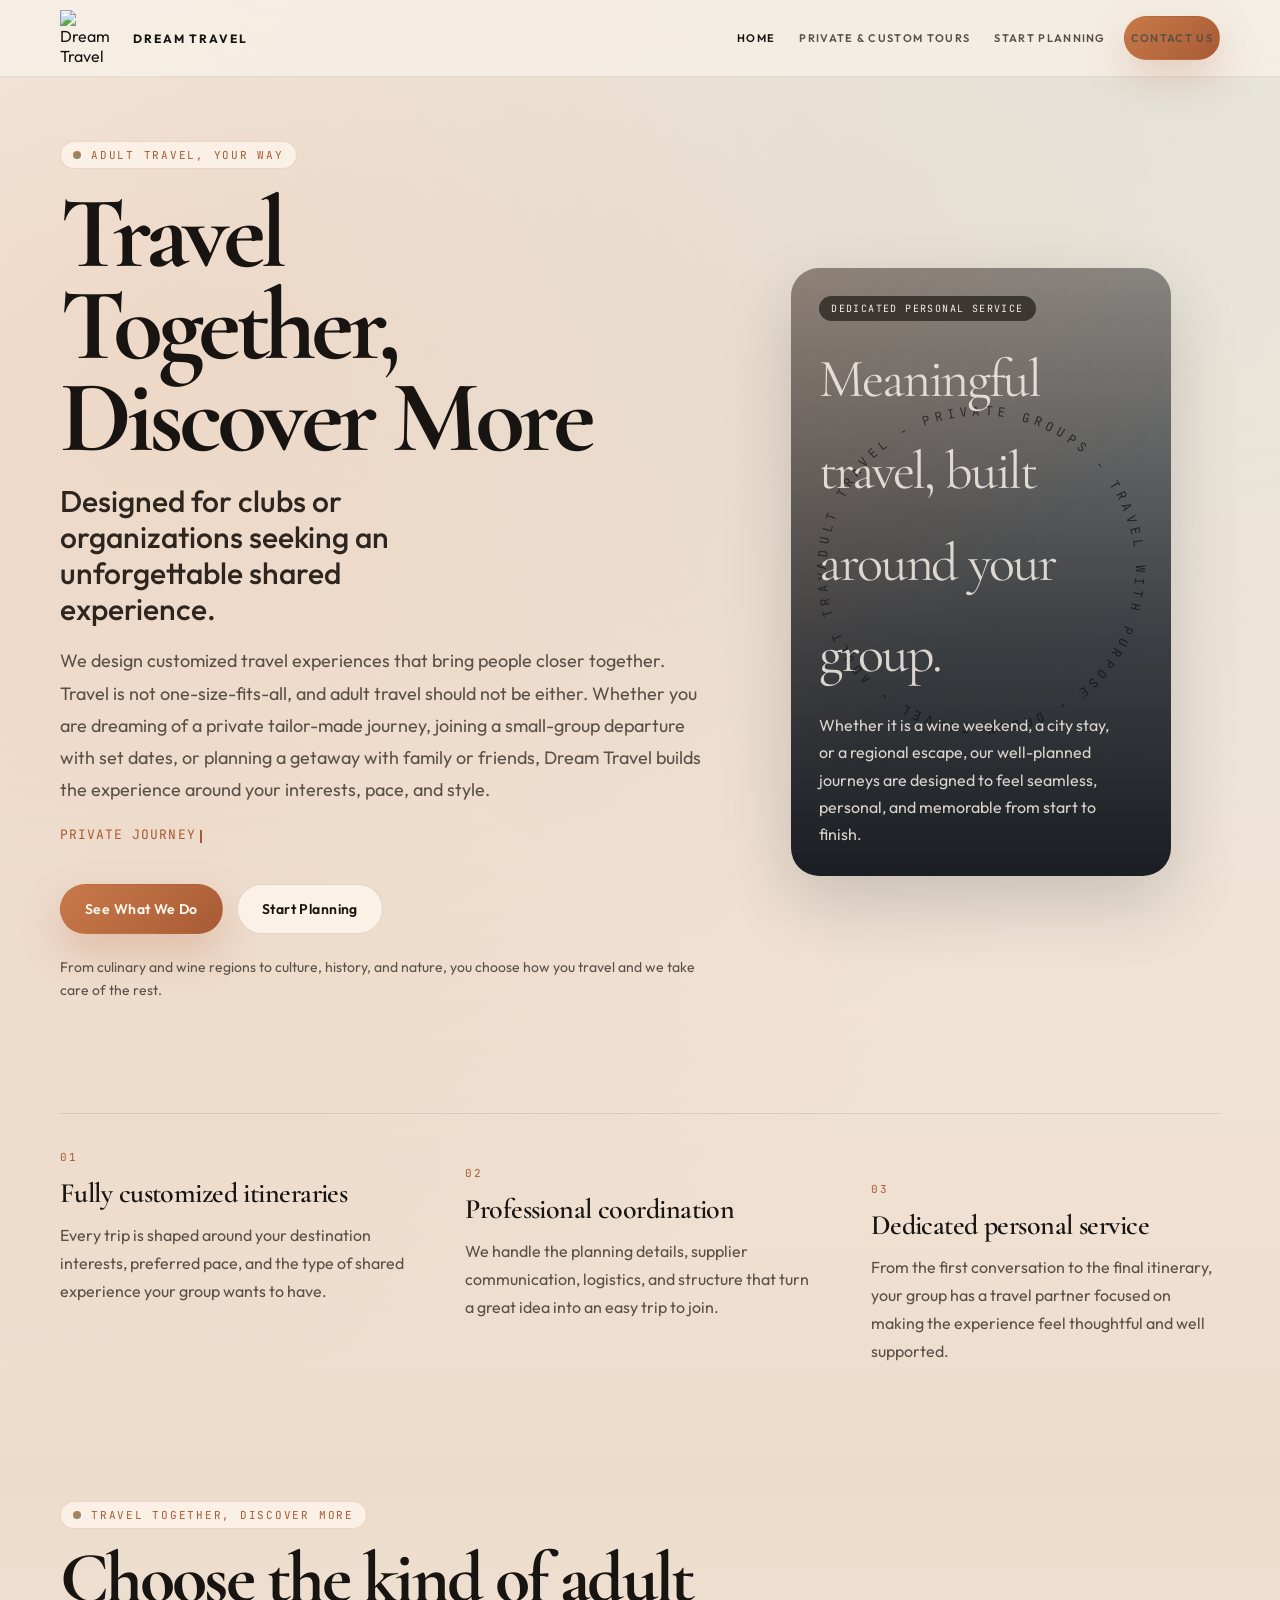
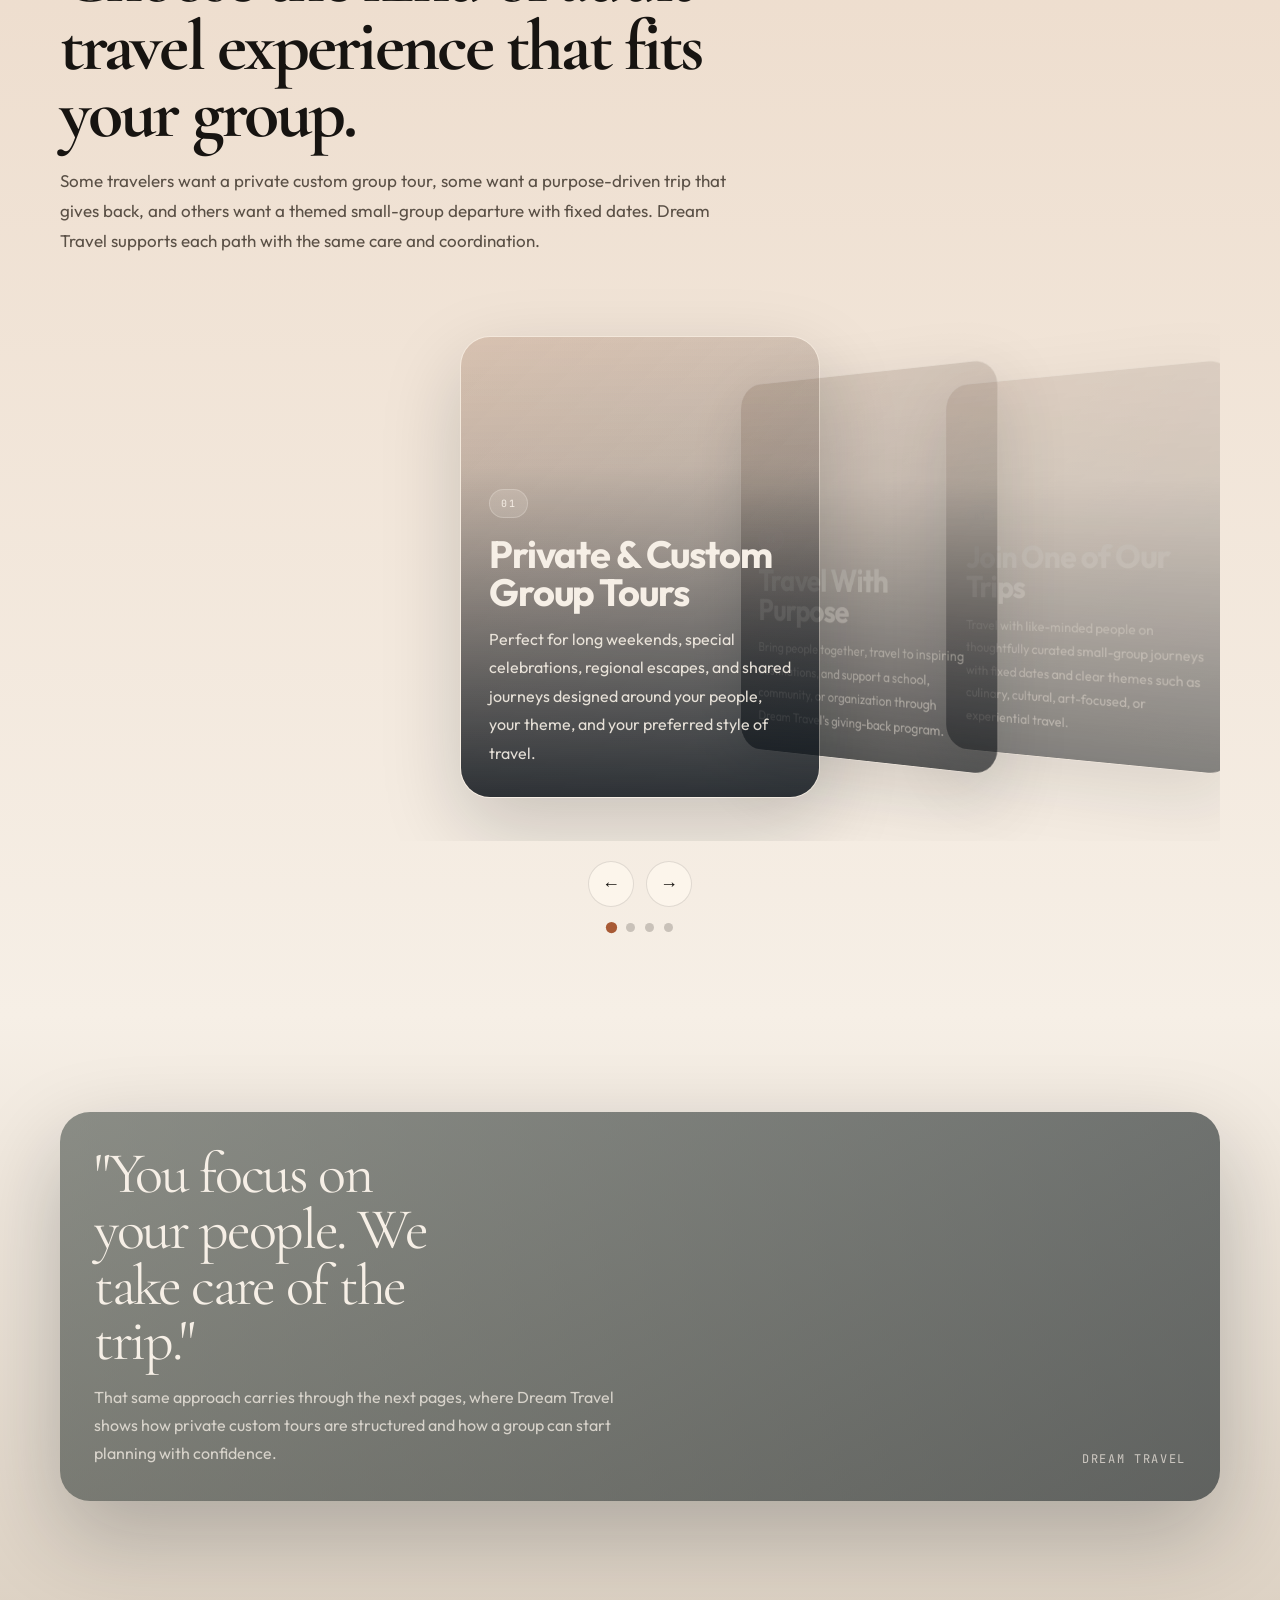
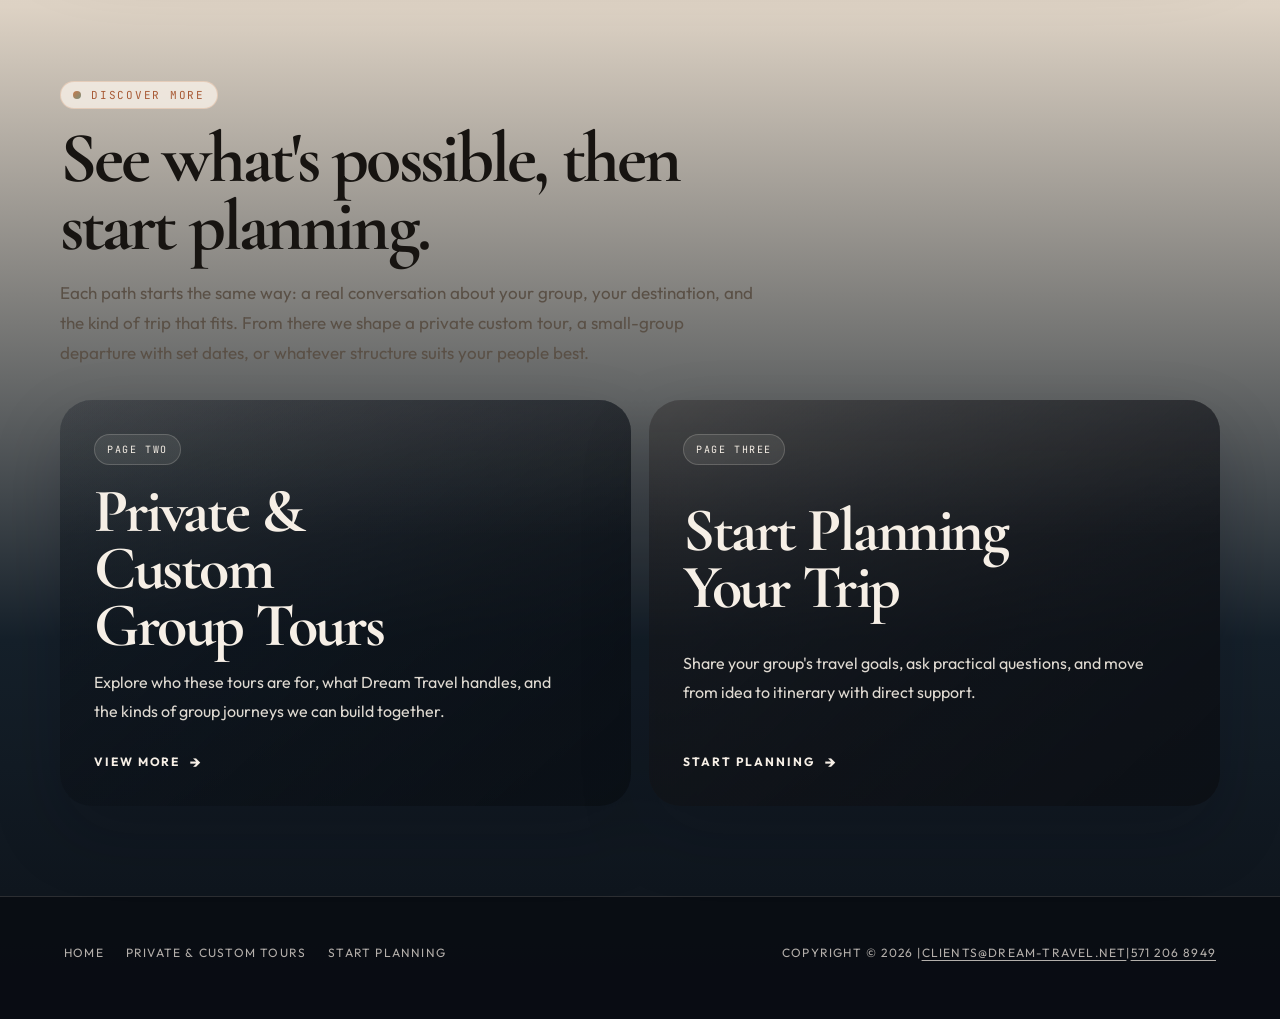
==== commit cf88ac21: "Harden index.html: a11y, perf, anti-pattern fixes - Replace voice-transcript placeholder with real b" ====
--- a/index.html
+++ b/index.html
@@ -3,77 +3,102 @@
 <head>
 <meta charset="utf-8">
 <meta name="viewport" content="width=device-width, initial-scale=1">
-<title>Dream Travel | Group Trips for Community Leaders</title>
-<meta name="description" content="Dream Travel helps creators, educators, retreat hosts, founders, and community leaders design and launch custom hosted group trips for the people who already trust them.">
+<title>Dream Travel | Adult Travel, Your Way</title>
+<meta name="description" content="Customized adult travel for clubs, organizations, private groups, and travelers seeking meaningful experiences built around their interests, pace, and style.">
+<link rel="canonical" href="https://dream-travel.net/">
+<link rel="icon" type="image/webp" href="logo-header.webp">
+<meta property="og:title" content="Dream Travel | Adult Travel, Your Way">
+<meta property="og:description" content="Customized adult travel for clubs, organizations, private groups, and travelers seeking meaningful experiences built around their interests, pace, and style.">
+<meta property="og:type" content="website">
+<meta property="og:url" content="https://dream-travel.net/">
+<meta name="twitter:card" content="summary_large_image">
 <link rel="preconnect" href="https://fonts.googleapis.com">
 <link rel="preconnect" href="https://fonts.gstatic.com" crossorigin>
-<link href="https://fonts.googleapis.com/css2?family=Cormorant+Garamond:wght@500;600;700&family=Outfit:wght@300;400;500;600;700;800&family=JetBrains+Mono:wght@500&display=swap" rel="stylesheet">
-<script src="https://cdnjs.cloudflare.com/ajax/libs/gsap/3.12.5/gsap.min.js"></script>
-<script src="https://cdnjs.cloudflare.com/ajax/libs/gsap/3.12.5/ScrollTrigger.min.js"></script>
+<link href="https://fonts.googleapis.com/css2?family=Cormorant+Garamond:wght@500;600;700&family=Outfit:wght@500;600;700&family=JetBrains+Mono:wght@500&display=swap" rel="stylesheet">
 <style>
 :root {
   --bg: #0d131b;
-  --cream: #f4ede4;
-  --cream-strong: #fff8f0;
-  --surface: #f7f0e7;
-  --surface-strong: #eedfce;
-  --ink: #171412;
-  --muted: #73675d;
-  --muted-dark: rgba(244, 237, 228, 0.72);
+  --cream: #f6efe6;
+  --cream-strong: #fff8ef;
+  --surface: rgba(255, 248, 239, 0.78);
+  --surface-strong: #f0e2d0;
+  --ink: #171411;
+  --ink-strong: #2d251e;
+  --muted: #5a5046;
+  --muted-dark: rgba(246, 239, 230, 0.76);
   --gold: #c97a4a;
-  --gold-deep: #b5653c;
-  --sage: #7a8f7b;
-  --line: rgba(23, 20, 18, 0.1);
-  --line-dark: rgba(255, 255, 255, 0.1);
-  --shadow: 0 30px 80px rgba(4, 10, 16, 0.22);
-  --radius-xl: 20px;
-  --radius-lg: 16px;
+  --gold-deep: #a85a35;
+  --sage: #788d7a;
+  --line: rgba(23, 20, 17, 0.1);
+  --shadow: 0 26px 70px rgba(7, 11, 18, 0.16);
+  --radius-xl: 28px;
   --serif: "Cormorant Garamond", Georgia, serif;
   --sans: "Outfit", system-ui, sans-serif;
   --mono: "JetBrains Mono", monospace;
+  --bg-stop-1: #f8f2ea;
+  --bg-stop-2: #eddccc;
+  --bg-stop-3: #f6efe6;
+  --bg-stop-4: #ddd2c4;
+  --bg-stop-5: #15202a;
+  --bg-stop-6: #0c1118;
 }
 * { box-sizing: border-box; margin: 0; padding: 0; }
 html { scroll-behavior: smooth; }
 body {
+  font-family: var(--sans);
+  color: var(--ink);
   background:
-    radial-gradient(circle at 18% 8%, rgba(201, 122, 74, 0.18), transparent 24%),
-    radial-gradient(circle at 82% 0%, rgba(122, 143, 123, 0.14), transparent 22%),
-    linear-gradient(180deg, #f6f1ea 0%, #eadbca 28%, #f4ede4 54%, #141c26 54%, #0c1118 100%);
-  color: var(--ink);
-  font-family: var(--sans);
-  overflow-x: hidden;
+    radial-gradient(circle at 12% 8%, rgba(201, 122, 74, 0.18), transparent 26%),
+    radial-gradient(circle at 88% 0%, rgba(120, 141, 122, 0.15), transparent 24%),
+    linear-gradient(180deg, var(--bg-stop-1) 0%, var(--bg-stop-2) 35%, var(--bg-stop-3) 62%, var(--bg-stop-4) 76%, var(--bg-stop-5) 91%, var(--bg-stop-6) 100%);
 }
 a { color: inherit; text-decoration: none; }
 img { display: block; max-width: 100%; }
-button { font: inherit; }
+.skip-link {
+  position: absolute;
+  top: 0;
+  left: 0;
+  z-index: 100;
+  padding: 12px 18px;
+  margin: 8px;
+  border-radius: 8px;
+  background: var(--ink);
+  color: var(--cream-strong);
+  font-family: var(--mono);
+  font-size: 12px;
+  letter-spacing: 0.12em;
+  text-transform: uppercase;
+  transform: translateY(-200%);
+  transition: transform 180ms cubic-bezier(.16,1,.3,1);
+}
+.skip-link:focus {
+  transform: translateY(0);
+  outline: 2px solid var(--gold-deep);
+  outline-offset: 3px;
+}
 .page-shell::before {
   content: "";
   position: fixed;
   inset: 0;
   pointer-events: none;
   background-image:
-    linear-gradient(rgba(255, 255, 255, 0.018) 1px, transparent 1px),
-    linear-gradient(90deg, rgba(255, 255, 255, 0.018) 1px, transparent 1px);
-  background-size: 42px 42px;
-  mask-image: linear-gradient(180deg, rgba(0, 0, 0, 0.32), transparent 72%);
+    linear-gradient(rgba(255, 248, 239, 0.04) 1px, transparent 1px),
+    linear-gradient(90deg, rgba(255, 248, 239, 0.04) 1px, transparent 1px);
+  background-size: 44px 44px;
+  mask-image: linear-gradient(180deg, rgba(0, 0, 0, 0.22), transparent 70%);
 }
 .container { width: min(1160px, calc(100vw - 36px)); margin: 0 auto; }
-section[id],
-.trust-band {
-  scroll-margin-top: 92px;
-}
 .eyebrow {
   display: inline-flex;
   align-items: center;
   gap: 10px;
   padding: 6px 12px;
+  border: 1px solid rgba(201, 122, 74, 0.24);
   border-radius: 999px;
-  border: 1px solid rgba(201, 122, 74, 0.22);
-  background: rgba(255, 248, 240, 0.52);
+  background: rgba(255, 248, 239, 0.7);
   color: var(--gold-deep);
   font-family: var(--mono);
   font-size: 11px;
-  font-weight: 500;
   letter-spacing: 0.16em;
   text-transform: uppercase;
 }
@@ -84,2111 +109,911 @@
   border-radius: 50%;
   background: linear-gradient(135deg, var(--gold), var(--sage));
 }
-.section-head { max-width: 720px; }
+.section-head { max-width: 700px; }
 .section-head h2 {
-  margin-top: 18px;
+  margin-top: 16px;
   font-family: var(--serif);
-  font-size: clamp(42px, 6vw, 72px);
+  font-size: clamp(40px, 6vw, 72px);
   line-height: 0.94;
   letter-spacing: -0.04em;
 }
 .section-head p {
   margin-top: 18px;
-  color: var(--muted);
   font-size: 17px;
   line-height: 1.75;
-  max-width: 58ch;
-}
-.section-head.light h2,
-.section-head.light p { color: var(--cream); }
-.section-head.light p { color: var(--muted-dark); }
-.btn,
-.btn-secondary {
-  display: inline-flex;
-  align-items: center;
-  justify-content: center;
-  gap: 10px;
-  padding: 15px 24px;
-  border-radius: 10px;
-  font-size: 14px;
-  font-weight: 600;
-  letter-spacing: 0.02em;
-  transition: transform 180ms ease, box-shadow 180ms ease, border-color 180ms ease;
-}
-.btn {
-  background: linear-gradient(135deg, var(--gold), var(--gold-deep));
-  color: #fff;
-  box-shadow: 0 18px 42px rgba(181, 105, 25, 0.26);
-}
-.btn-secondary {
-  border: 1px solid rgba(23, 20, 18, 0.12);
-  background: rgba(255, 248, 240, 0.82);
-  color: var(--ink);
-}
-.btn:hover,
-.btn-secondary:hover { transform: translateY(-2px); }
+  color: var(--muted);
+}
 .site-nav {
   position: sticky;
   top: 0;
   z-index: 40;
-  padding: 8px 0;
+  padding: 10px 0;
+  background: rgba(247, 240, 231, 0.82);
+  border-bottom: 1px solid rgba(23, 20, 17, 0.08);
   backdrop-filter: blur(18px);
-  background: rgba(247, 240, 231, 0.76);
-  border-bottom: 1px solid rgba(23, 20, 18, 0.08);
 }
 .site-nav .container {
   display: flex;
   align-items: center;
   justify-content: space-between;
-  gap: 14px;
-  flex-wrap: wrap;
+  gap: 18px;
 }
 .brand {
   display: inline-flex;
   align-items: center;
-  flex-shrink: 0;
+  gap: 14px;
+  min-width: 0;
 }
 .brand img {
-  width: clamp(118px, 11vw, 152px);
+  width: clamp(48px, 4.6vw, 64px);
   height: auto;
-  object-fit: contain;
-}
-.nav-contact {
-  display: inline-flex;
+}
+.brand-name {
+  font-size: 12px;
+  font-weight: 700;
+  letter-spacing: 0.16em;
+  text-transform: uppercase;
+}
+.nav-links {
+  display: flex;
   align-items: center;
   gap: 12px;
   flex-wrap: wrap;
+  justify-content: flex-end;
+}
+.nav-links a {
+  font-size: 11px;
+  font-weight: 600;
+  letter-spacing: 0.12em;
+  text-transform: uppercase;
   color: var(--muted);
-  font-size: 11px;
-  letter-spacing: 0.08em;
-  text-transform: uppercase;
-}
-.nav-contact strong {
+  padding: 12px 6px;
+  min-height: 44px;
+  display: inline-flex;
+  align-items: center;
+}
+.nav-links a[aria-current="page"] { color: var(--ink); }
+.nav-links a:hover { color: var(--ink); }
+.btn,
+.btn-secondary {
+  display: inline-flex;
+  align-items: center;
+  justify-content: center;
+  gap: 10px;
+  padding: 15px 24px;
+  border-radius: 999px;
+  border: 1px solid transparent;
+  font-size: 14px;
+  font-weight: 600;
+  letter-spacing: 0.03em;
+  transition: transform 180ms ease, box-shadow 180ms ease, border-color 180ms ease;
+}
+.btn {
+  background: linear-gradient(135deg, var(--gold), var(--gold-deep));
+  color: var(--cream-strong);
+  box-shadow: 0 18px 40px rgba(181, 101, 60, 0.26);
+}
+.btn-secondary {
+  background: rgba(255, 248, 239, 0.78);
   color: var(--ink);
-  font-weight: 700;
-}
-.nav-contact a {
-  color: inherit;
-}
-.nav-contact a:hover,
-.nav-links a:hover,
-.nav-links button:hover { color: var(--ink); }
-.nav-contact-divider {
-  width: 1px;
-  height: 10px;
-  background: rgba(23, 20, 18, 0.12);
-}
-.nav-links {
-  display: flex;
-  align-items: center;
-  gap: 14px;
-  flex-wrap: wrap;
-  color: var(--muted);
-  font-size: 11px;
-  font-weight: 500;
-  letter-spacing: 0.08em;
-  text-transform: uppercase;
-}
-.nav-links .btn {
-  padding: 11px 16px;
-  font-size: 12px;
-}
-.hero-shell { position: relative; min-height: 220vh; }
-.hero-sticky {
-  position: sticky;
-  top: 0;
-  min-height: 100vh;
-  overflow: hidden;
-  display: flex;
-  align-items: center;
-}
-.hero-layer { position: absolute; inset: 0; will-change: transform; }
-.hero-bg {
-  background:
-    linear-gradient(180deg, rgba(12, 17, 24, 0.22), rgba(12, 17, 24, 0.56)),
-    url("https://images.unsplash.com/photo-1469854523086-cc02fe5d8800?auto=format&fit=crop&w=1800&q=80") center/cover no-repeat;
-  transform: scale(1.08);
-}
-.hero-mid {
-  background:
-    radial-gradient(circle at 18% 40%, rgba(209, 138, 63, 0.26), transparent 22%),
-    radial-gradient(circle at 78% 30%, rgba(100, 117, 98, 0.2), transparent 22%);
-  mix-blend-mode: screen;
-}
-.hero-veil {
-  background:
-    linear-gradient(180deg, rgba(12, 16, 21, 0.18) 0%, rgba(12, 16, 21, 0.48) 58%, rgba(246, 241, 234, 0.96) 100%);
-}
-.hero-intro {
-  position: absolute;
-  inset: 0;
-  z-index: 2;
-  display: flex;
-  align-items: flex-start;
-  justify-content: center;
-  text-align: center;
-  pointer-events: none;
-  padding-top: 130px;
-}
-.hero-intro-stack {
+  border-color: rgba(23, 20, 17, 0.12);
+}
+.btn:hover,
+.btn-secondary:hover { transform: translateY(-2px); }
+.btn:focus-visible,
+.btn-secondary:focus-visible,
+.nav-links a:focus-visible,
+.brand:focus-visible,
+.coverflow-btn:focus-visible {
+  outline: 2px solid var(--gold-deep);
+  outline-offset: 3px;
+}
+.coverflow-item:focus-visible,
+.page-cta:focus-visible,
+.footer-links a:focus-visible {
+  outline: 2px solid var(--cream-strong);
+  outline-offset: 3px;
+}
+.hero {
   position: relative;
+  padding: 64px 0 110px;
+}
+.hero-grid {
   display: grid;
-  gap: 18px;
-  justify-items: center;
-  width: min(100%, 980px);
-  padding: 0 24px;
-  transform: none;
-  transform-origin: 50% 30%;
-  will-change: transform, opacity;
-}
-.hero-intro-title {
-  font-family: var(--sans);
-  font-size: clamp(64px, 12vw, 156px);
-  font-weight: 800;
-  letter-spacing: -0.06em;
-  line-height: 0.84;
-  text-transform: uppercase;
-  color: transparent;
-  -webkit-text-stroke: 1.5px rgba(255, 248, 240, 0.24);
-}
-.hero-intro-reveal {
-  position: absolute;
-  inset: 0;
-  display: flex;
-  align-items: center;
-  justify-content: center;
-  font-family: var(--sans);
-  font-size: clamp(64px, 12vw, 156px);
-  font-weight: 800;
-  letter-spacing: -0.06em;
-  line-height: 0.84;
-  text-transform: uppercase;
-  background: linear-gradient(135deg, rgba(201, 122, 74, 0.98), rgba(181, 101, 60, 0.9), rgba(122, 143, 123, 0.88));
-  -webkit-background-clip: text;
-  background-clip: text;
-  -webkit-text-fill-color: transparent;
-  clip-path: inset(100% 0 0 0);
-  animation: heroFillSweep 2.2s cubic-bezier(0.16, 1, 0.3, 1) 0.35s forwards;
-}
-.hero-intro-subtitle {
-  max-width: 42ch;
-  color: rgba(255, 248, 240, 0.82);
-  font-size: clamp(16px, 2vw, 21px);
-  line-height: 1.55;
-}
-.hero-intro-cue {
-  color: rgba(255, 248, 240, 0.68);
-  font-family: var(--mono);
-  font-size: 12px;
-  letter-spacing: 0.16em;
-  text-transform: uppercase;
-}
-.hero-wordmark {
-  display: none;
-}
-.hero-wordmark-outline,
-.hero-wordmark-fill {
-  position: absolute;
-  font-family: var(--sans);
-  font-size: clamp(74px, 15vw, 220px);
-  font-weight: 800;
-  line-height: 0.86;
-  letter-spacing: -0.06em;
-  text-transform: uppercase;
-}
-.hero-wordmark-outline {
-  color: transparent;
-  -webkit-text-stroke: 1.5px rgba(255, 248, 240, 0.12);
-}
-.hero-wordmark-fill {
-  background: linear-gradient(135deg, rgba(201, 122, 74, 0.95), rgba(181, 101, 60, 0.88), rgba(122, 143, 123, 0.86));
-  -webkit-background-clip: text;
-  background-clip: text;
-  -webkit-text-fill-color: transparent;
-  clip-path: inset(100% 0 0 0);
-  animation: heroFillSweep 2.2s cubic-bezier(0.16, 1, 0.3, 1) 0.35s forwards;
-  opacity: 0.7;
-}
-@keyframes heroFillSweep {
-  from { clip-path: inset(100% 0 0 0); }
-  to { clip-path: inset(0 0 0 0); }
-}
-.hero-copy {
-  position: relative;
-  z-index: 4;
-  display: grid;
-  grid-template-columns: minmax(0, 1.15fr) minmax(340px, 0.85fr);
-  gap: 32px;
-  align-items: end;
-  min-height: 180vh;
-  padding: 540px 0 72px;
-}
-.hero-main {
-  position: relative;
-  color: var(--cream-strong);
-  padding-top: 240px;
-  will-change: transform;
-}
-.hero-main::before {
-  content: "";
-  position: absolute;
-  inset: 10% -4% -8% -4%;
-  z-index: -1;
-  background: radial-gradient(circle at 30% 34%, rgba(12, 17, 24, 0.54), transparent 64%);
-  filter: blur(8px);
-}
-.hero-main h1 {
+  grid-template-columns: minmax(0, 1.15fr) minmax(280px, 0.85fr);
+  gap: 36px;
+  align-items: center;
+}
+.hero-copy h1 {
   margin-top: 18px;
-  max-width: 8ch;
   font-family: var(--serif);
-  font-size: clamp(58px, 8.6vw, 118px);
+  font-size: clamp(58px, 8vw, 108px);
   line-height: 0.9;
   letter-spacing: -0.05em;
-  text-shadow: 0 14px 32px rgba(8, 14, 20, 0.3);
-}
-.hero-main h1 em { font-style: italic; color: var(--gold); }
-.hero-main p {
-  max-width: 54ch;
+  max-width: 11ch;
+}
+.hero-subhead {
   margin-top: 20px;
-  color: rgba(255, 248, 240, 0.82);
-  font-size: clamp(18px, 2vw, 21px);
+  font-size: clamp(22px, 3vw, 30px);
+  font-weight: 500;
+  line-height: 1.2;
+  color: var(--ink-strong);
+  max-width: 22ch;
+}
+.hero-body {
+  margin-top: 18px;
+  font-size: 18px;
+  line-height: 1.78;
+  color: var(--muted);
+  max-width: 58ch;
+}
+.hero-type {
+  margin-top: 20px;
+  min-height: 28px;
+  color: var(--gold-deep);
+  font-family: var(--mono);
+  font-size: 13px;
+  letter-spacing: 0.08em;
+  text-transform: uppercase;
+}
+.type-cursor {
+  display: inline-block;
+  width: 2px;
+  height: 1em;
+  margin-left: 4px;
+  background: currentColor;
+  vertical-align: text-bottom;
+  animation: blink 0.7s step-end infinite;
+}
+@keyframes blink {
+  50% { opacity: 0; }
+}
+.hero-actions {
+  display: flex;
+  flex-wrap: wrap;
+  gap: 14px;
+  margin-top: 30px;
+}
+.hero-note {
+  margin-top: 22px;
+  color: var(--muted);
+  font-size: 14px;
   line-height: 1.7;
 }
-.hero-kicker {
-  margin-top: 22px;
-  max-width: 42ch;
-  padding-top: 18px;
-  border-top: 1px solid rgba(255, 248, 240, 0.18);
-  color: rgba(255, 248, 240, 0.76);
-  font-size: 15px;
-  line-height: 1.65;
-}
-.hero-actions { display: flex; flex-wrap: wrap; gap: 12px; margin-top: 26px; }
+.hero-visual {
+  position: relative;
+  min-height: 520px;
+  display: grid;
+  place-items: center;
+}
+.hero-orbit {
+  position: absolute;
+  inset: 50%;
+  width: min(92vw, 380px);
+  aspect-ratio: 1;
+  transform: translate(-50%, -50%);
+}
+.hero-orbit svg {
+  width: 100%;
+  height: 100%;
+  animation: orbit 26s linear infinite;
+  filter: drop-shadow(0 18px 44px rgba(9, 16, 24, 0.14));
+}
+.hero-orbit text {
+  fill: rgba(23, 20, 17, 0.78);
+  font-family: var(--mono);
+  font-size: 10px;
+  letter-spacing: 0.34em;
+  text-transform: uppercase;
+}
+@keyframes orbit {
+  to { transform: rotate(360deg); }
+}
 .hero-card {
   position: relative;
+  width: min(100%, 380px);
   padding: 28px;
-  border-radius: var(--radius-xl);
-  border: 1px solid rgba(244, 237, 228, 0.4);
-  background: rgba(247, 240, 231, 0.9);
-  color: var(--ink);
-  box-shadow: 0 28px 64px rgba(12, 19, 28, 0.14);
-  backdrop-filter: blur(12px);
-  align-self: center;
-  margin-top: 260px;
-  will-change: transform;
-}
-.hero-card .eyebrow {
-  margin-bottom: 18px;
+  border-radius: 28px;
+  background:
+    linear-gradient(180deg, rgba(11, 18, 26, 0.45) 0%, rgba(11, 18, 26, 0.78) 60%, rgba(8, 13, 19, 0.92) 100%),
+    url("https://images.unsplash.com/photo-1503220317375-aaad61436b1b?auto=format&fit=crop&w=900&q=80") center/cover no-repeat;
+  box-shadow: var(--shadow);
+  overflow: hidden;
 }
 .hero-card::before {
   content: "";
   position: absolute;
   inset: 0;
-  border-radius: inherit;
-  background: linear-gradient(180deg, rgba(255, 255, 255, 0.44), transparent 38%);
-  pointer-events: none;
-}
-.hero-card h2 {
+  background: linear-gradient(135deg, rgba(201, 122, 74, 0.14), transparent 55%);
+}
+.hero-card > * { position: relative; z-index: 1; }
+.hero-card-label {
+  display: inline-flex;
+  align-items: center;
+  gap: 8px;
+  padding: 6px 12px;
+  border-radius: 999px;
+  background: rgba(23, 20, 17, 0.66);
+  color: var(--cream);
+  font-family: var(--mono);
+  font-size: 10px;
+  letter-spacing: 0.14em;
+  text-transform: uppercase;
+}
+.hero-card-title {
+  margin-top: 110px;
   font-family: var(--serif);
-  font-size: clamp(32px, 4vw, 48px);
-  line-height: 0.96;
-  letter-spacing: -0.03em;
-}
-.hero-card p,
-.hero-card li {
-  color: var(--muted);
-  font-size: 14px;
-  line-height: 1.65;
-}
-.hero-card .list {
-  display: grid;
-  gap: 10px;
-  margin-top: 16px;
+  font-size: clamp(34px, 5vw, 54px);
+  line-height: 0.92;
+  color: var(--cream);
+  letter-spacing: -0.04em;
+}
+.hero-card p {
+  margin-top: 12px;
+  color: rgba(246, 239, 230, 0.86);
+  line-height: 1.7;
+  max-width: 28ch;
+}
+.trust-band { padding: 0 0 42px; }
+.trust-row__list {
   list-style: none;
-}
-.hero-card .list li::before { content: "\203A  "; color: var(--gold); }
-.metric-row {
   display: grid;
   grid-template-columns: repeat(3, minmax(0, 1fr));
-  gap: 12px;
-  margin-top: 18px;
-}
-.metric {
-  padding: 16px;
-  border-radius: 12px;
-  background: rgba(255, 255, 255, 0.52);
-  border: 1px solid rgba(23, 20, 18, 0.08);
-}
-.metric strong {
+  gap: 28px 56px;
+  padding: 8px 0 0;
+  border-top: 1px solid var(--line);
+}
+.trust-row__item {
+  position: relative;
+  padding: 28px 0 4px;
+}
+.trust-row__item:nth-child(2) { padding-top: 44px; }
+.trust-row__item:nth-child(3) { padding-top: 60px; }
+.trust-row__num {
   display: block;
-  font-size: 12px;
-  letter-spacing: 0.14em;
+  font-family: var(--mono);
+  font-size: 11px;
+  letter-spacing: 0.18em;
   text-transform: uppercase;
   color: var(--gold-deep);
 }
-.metric span {
+.trust-row__label {
   display: block;
-  margin-top: 8px;
-  color: var(--muted);
-  font-size: 13px;
-  line-height: 1.55;
-}
-.trust-band {
-  position: relative;
-  z-index: 2;
-  margin-top: -8px;
-  padding: 0 0 18px;
-}
-.trust-grid {
-  display: grid;
-  grid-template-columns: repeat(4, minmax(0, 1fr));
-  gap: 14px;
-}
-.trust-item {
-  padding: 18px 18px 16px;
-  border-radius: var(--radius-lg);
-  border: 1px solid rgba(23, 20, 18, 0.08);
-  background: rgba(247, 240, 231, 0.88);
-  box-shadow: 0 16px 34px rgba(12, 19, 28, 0.06);
-}
-.trust-item strong {
-  display: block;
-  color: var(--ink);
-  font-size: 13px;
-  font-weight: 700;
-  line-height: 1.45;
-}
-.trust-item span {
-  display: block;
-  margin-top: 8px;
-  color: var(--muted);
-  font-size: 13px;
-  line-height: 1.6;
-}
-.journey-mask-section {
-  position: relative;
-  min-height: 240vh;
-  margin-top: 8px;
-  background: linear-gradient(180deg, #111926 0%, #0a1017 100%);
-}
-.journey-mask-sticky {
-  position: sticky;
-  top: 0;
-  min-height: 100vh;
-  overflow: hidden;
-  display: flex;
-  align-items: center;
-  justify-content: center;
-}
-.journey-mask-bg,
-.journey-mask-grain {
-  position: absolute;
-  inset: -14%;
-}
-.journey-mask-bg {
-  background:
-    radial-gradient(circle at 18% 24%, rgba(201, 122, 74, 0.34), transparent 20%),
-    radial-gradient(circle at 78% 28%, rgba(122, 143, 123, 0.26), transparent 18%),
-    radial-gradient(circle at 50% 68%, rgba(244, 237, 228, 0.08), transparent 26%),
-    linear-gradient(135deg, #16202b 0%, #0c131b 38%, #070b11 100%);
-  background-size: 140% 140%;
-  animation: driftGradient 16s ease-in-out infinite alternate;
-  will-change: transform;
-}
-.journey-mask-grain {
-  opacity: 0.14;
-  mix-blend-mode: screen;
-  background-image:
-    linear-gradient(rgba(255, 255, 255, 0.04) 1px, transparent 1px),
-    linear-gradient(90deg, rgba(255, 255, 255, 0.025) 1px, transparent 1px);
-  background-size: 24px 24px;
-}
-.journey-mask-overlay,
-.journey-mask-reveal {
-  position: absolute;
-  inset: 0;
-  display: flex;
-  align-items: center;
-  justify-content: center;
-  padding: 0 24px;
-}
-.journey-mask-overlay {
-  background: rgba(7, 12, 18, 0.78);
-}
-.journey-mask-reveal {
-  clip-path: inset(100% 0 0 0);
-}
-.journey-mask-text,
-.journey-mask-text-filled {
-  font-family: var(--sans);
-  font-size: clamp(74px, 14vw, 190px);
-  font-weight: 800;
-  letter-spacing: -0.07em;
-  line-height: 0.84;
-  text-align: center;
-  text-transform: uppercase;
-}
-.journey-mask-text {
-  color: transparent;
-  -webkit-text-stroke: 1.5px rgba(255, 248, 240, 0.22);
-}
-.journey-mask-text-filled {
-  background: linear-gradient(135deg, rgba(255, 248, 240, 0.98), rgba(201, 122, 74, 0.96) 42%, rgba(122, 143, 123, 0.88));
-  -webkit-background-clip: text;
-  background-clip: text;
-  -webkit-text-fill-color: transparent;
-  text-shadow: 0 24px 60px rgba(0, 0, 0, 0.18);
-}
-.journey-mask-copy {
-  position: absolute;
-  left: 50%;
-  bottom: 12%;
-  z-index: 4;
-  width: min(640px, calc(100vw - 40px));
-  text-align: center;
-  transform: translateX(-50%);
-  opacity: 0;
-  will-change: transform, opacity;
-}
-.journey-mask-copy .eyebrow {
-  background: rgba(255, 255, 255, 0.06);
-  border-color: rgba(255, 255, 255, 0.12);
-  color: var(--cream);
-}
-.journey-mask-copy p {
-  margin-top: 18px;
-  color: rgba(244, 237, 228, 0.76);
-  font-size: clamp(16px, 2vw, 20px);
-  line-height: 1.75;
-}
-@keyframes driftGradient {
-  0% { background-position: 0% 50%; }
-  100% { background-position: 100% 50%; }
-}
-.proof-section { padding-top: 28px; }
-.proof-grid {
-  display: grid;
-  grid-template-columns: minmax(0, 0.94fr) minmax(0, 1.06fr);
-  gap: 22px;
-  margin-top: 28px;
-}
-.proof-panel,
-.proof-quote,
-.difference-card {
-  border-radius: var(--radius-xl);
-  border: 1px solid var(--line);
-  box-shadow: 0 18px 40px rgba(12, 19, 28, 0.08);
-}
-.proof-panel {
-  padding: 32px;
-  background: linear-gradient(180deg, rgba(250, 245, 239, 0.98), rgba(238, 223, 206, 0.9));
-}
-.proof-panel h3,
-.difference-stack h3 {
   margin-top: 14px;
   font-family: var(--serif);
-  font-size: clamp(34px, 4vw, 48px);
-  line-height: 0.96;
-  letter-spacing: -0.03em;
-}
-.proof-panel p,
-.difference-stack p {
-  margin-top: 14px;
+  font-size: clamp(22px, 2.4vw, 28px);
+  font-weight: 600;
+  letter-spacing: -0.02em;
+  line-height: 1.1;
+  color: var(--ink);
+}
+.trust-row__body {
+  margin-top: 12px;
   color: var(--muted);
-  line-height: 1.78;
-}
-.proof-stats {
-  display: grid;
-  grid-template-columns: repeat(3, minmax(0, 1fr));
-  gap: 12px;
-  margin-top: 22px;
-}
-.proof-stat {
-  padding: 18px;
-  border-radius: 14px;
-  border: 1px solid rgba(23, 20, 18, 0.08);
-  background: rgba(255, 248, 240, 0.78);
-}
-.proof-stat strong {
-  display: block;
-  color: var(--gold-deep);
-  font-family: var(--serif);
-  font-size: 38px;
-  line-height: 0.9;
-  letter-spacing: -0.04em;
-}
-.proof-stat span {
-  display: block;
-  margin-top: 8px;
-  color: var(--muted);
-  font-size: 13px;
-  line-height: 1.55;
-}
-.proof-quote {
-  margin-top: 18px;
-  padding: 24px;
-  background: rgba(255, 248, 240, 0.9);
-}
-.proof-quote p {
-  color: var(--ink);
-  font-family: var(--serif);
-  font-size: 30px;
-  line-height: 1.05;
-  letter-spacing: -0.02em;
-}
-.proof-quote footer {
-  margin-top: 14px;
-  color: var(--muted);
-  font-size: 13px;
-  line-height: 1.6;
-}
-.difference-stack {
+  line-height: 1.75;
+  max-width: 38ch;
+}
+@media (max-width: 980px) {
+  .trust-row__list { grid-template-columns: 1fr; gap: 0; }
+  .trust-row__item,
+  .trust-row__item:nth-child(2),
+  .trust-row__item:nth-child(3) { padding: 24px 0; border-top: 1px solid var(--line); }
+  .trust-row__item:first-child { border-top: 0; }
+}
+.section { padding: 90px 0; }
+.page-grid {
   display: grid;
   gap: 18px;
-}
-.difference-grid {
-  display: grid;
-  grid-template-columns: repeat(2, minmax(0, 1fr));
-  gap: 14px;
-}
-.difference-card {
-  padding: 24px;
-  background: rgba(247, 240, 231, 0.92);
-}
-.difference-card strong {
-  display: inline-block;
-  color: var(--gold-deep);
-  font-size: 12px;
-  font-weight: 800;
-  letter-spacing: 0.14em;
-  text-transform: uppercase;
-}
-.difference-card h4 {
-  margin-top: 12px;
-  font-family: var(--serif);
-  font-size: 30px;
-  line-height: 0.98;
-}
-.difference-card p {
-  margin-top: 10px;
-  color: var(--muted);
-  line-height: 1.7;
-}
-.section { padding: 92px 0; }
-.section.light {
-  background:
-    radial-gradient(circle at 18% 20%, rgba(201, 122, 74, 0.1), transparent 24%),
-    linear-gradient(180deg, rgba(246, 241, 234, 0.98), rgba(241, 229, 214, 0.94));
-}
-.section.dark { background: linear-gradient(180deg, rgba(18, 25, 35, 0.94), rgba(10, 15, 22, 1)); }
-.process-head .eyebrow {
-  color: var(--ink);
-  background: rgba(255, 248, 240, 0.9);
-  border-color: rgba(255, 248, 240, 0.28);
-  font-weight: 700;
-}
-.audience-block {
-  display: grid;
-  gap: 16px;
-  margin-top: 24px;
-  max-width: 840px;
-}
-.audience-block p {
-  color: var(--muted);
-  font-size: 17px;
-  line-height: 1.72;
-}
-.audience-tags {
-  display: flex;
-  flex-wrap: wrap;
-  gap: 10px;
-}
-.audience-tags span {
-  padding: 10px 14px;
-  border-radius: 999px;
-  border: 1px solid rgba(23, 20, 18, 0.09);
-  background: rgba(247, 240, 231, 0.9);
-  color: var(--ink);
-  font-size: 13px;
-  font-weight: 500;
-}
-.visual-grid {
-  display: grid;
-  grid-template-columns: minmax(0, 0.92fr) minmax(0, 1.08fr);
-  gap: 22px;
-  margin-top: 28px;
-}
-.image-card,
-.card,
-.fit-card,
-.process-card,
-.apply-card {
-  border-radius: var(--radius-xl);
-  overflow: hidden;
-  border: 1px solid var(--line);
-  background: rgba(247, 240, 231, 0.86);
-  box-shadow: 0 18px 40px rgba(12, 19, 28, 0.07);
-}
-.image-card {
-  min-height: 580px;
+  margin-top: 32px;
+}
+.page-grid { grid-template-columns: repeat(2, minmax(0, 1fr)); }
+.page-cta {
   position: relative;
-  background:
-    linear-gradient(180deg, rgba(10, 16, 24, 0.06), rgba(10, 16, 24, 0.5)),
-    url("https://images.unsplash.com/photo-1516589178581-6cd7833ae3b2?auto=format&fit=crop&w=1200&q=80") center/cover no-repeat;
-}
-.image-card .overlay,
-.apply-photo .overlay {
-  position: absolute;
-  inset: auto 0 0;
-  padding: 28px;
-  color: var(--cream-strong);
-}
-.image-card .overlay h3,
-.apply-photo h3 {
-  font-family: var(--serif);
-  font-size: 42px;
-  line-height: 0.96;
-  letter-spacing: -0.03em;
-}
-.image-card .overlay p,
-.apply-photo p {
-  margin-top: 12px;
-  max-width: 30ch;
-  color: rgba(255, 248, 240, 0.8);
-  line-height: 1.75;
-}
-.spot-grid {
-  display: grid;
-  grid-template-columns: repeat(2, minmax(0, 1fr));
-  gap: 14px;
-}
-.spot-card {
-  position: relative;
-  padding: 28px 24px;
-  overflow: hidden;
-  border-radius: var(--radius-lg);
-  border: 1px solid rgba(23, 20, 18, 0.08);
-  background: rgba(247, 240, 231, 0.9);
-  box-shadow: 0 16px 34px rgba(12, 19, 28, 0.06);
-}
-.spot-card::before {
-  content: "";
-  position: absolute;
-  inset: -1px;
-  background: radial-gradient(circle 180px at var(--mx, 50%) var(--my, 50%), rgba(201, 122, 74, 0.16), transparent 60%);
-  opacity: 0;
-  transition: opacity 180ms ease;
-  pointer-events: none;
-}
-.spot-card:hover::before { opacity: 1; }
-.spot-card .num {
-  font-family: var(--serif);
-  font-size: 44px;
-  font-weight: 600;
-  color: rgba(23, 20, 18, 0.14);
-}
-.spot-card h3 {
-  margin-top: 10px;
-  font-size: 14px;
-  font-weight: 800;
-  letter-spacing: 0.14em;
-  text-transform: uppercase;
-  color: var(--gold-deep);
-}
-.spot-card p {
-  margin-top: 10px;
-  color: var(--muted);
-  font-size: 14px;
-  line-height: 1.65;
-}
-.stack-layout {
-  display: grid;
-  grid-template-columns: minmax(0, 0.96fr) minmax(0, 1.04fr);
-  gap: 32px;
-  margin-top: 32px;
-}
-.stack-visual {
-  position: sticky;
-  top: 108px;
-  height: fit-content;
-}
-.mockup {
-  border-radius: var(--radius-xl);
-  overflow: hidden;
-  border: 1px solid var(--line-dark);
-  background: linear-gradient(180deg, rgba(26, 37, 50, 0.98), rgba(15, 22, 31, 1));
-  box-shadow: var(--shadow);
-}
-.mockup-bar {
-  display: flex;
-  align-items: center;
-  gap: 8px;
-  padding: 14px 18px;
-  border-bottom: 1px solid rgba(255, 255, 255, 0.08);
-  background: rgba(255, 255, 255, 0.03);
-}
-.dot {
-  width: 10px;
-  height: 10px;
-  border-radius: 50%;
-  background: rgba(255, 255, 255, 0.2);
-}
-.mockup-body {
-  position: relative;
-  min-height: 420px;
-  padding: 30px;
-}
-.state {
-  position: absolute;
-  inset: 26px;
-  opacity: 0;
-  transform: translateY(14px);
-  transition: opacity 320ms ease, transform 320ms ease;
-}
-.state.active {
-  opacity: 1;
-  transform: translateY(0);
-}
-.state-label {
-  color: rgba(244, 237, 228, 0.7);
-  font-size: 12px;
-  font-weight: 800;
-  letter-spacing: 0.14em;
-  text-transform: uppercase;
-}
-.state h3 {
-  margin-top: 14px;
-  color: var(--cream);
-  font-family: var(--serif);
-  font-size: 46px;
-  line-height: 0.95;
-}
-.state p {
-  margin-top: 14px;
-  max-width: 30ch;
-  color: rgba(244, 237, 228, 0.76);
-  line-height: 1.8;
-}
-.state-image {
-  margin-top: 22px;
-  height: 180px;
-  border-radius: 16px;
-  background-position: center;
-  background-size: cover;
-  border: 1px solid rgba(255, 255, 255, 0.08);
-}
-.feature-list {
   display: flex;
   flex-direction: column;
-  gap: 22px;
-}
-.feature-card {
-  padding: 28px;
-  border-radius: var(--radius-xl);
-  border: 1px solid rgba(255, 255, 255, 0.1);
-  background: rgba(247, 240, 231, 0.08);
+  justify-content: space-between;
+  min-height: 320px;
+  padding: 34px;
+  border-radius: 32px;
+  overflow: hidden;
   color: var(--cream);
-  opacity: 0.42;
-  transform: translateY(8px);
-  transition: opacity 220ms ease, transform 220ms ease, border-color 220ms ease;
-}
-.feature-card.active {
-  opacity: 1;
-  transform: translateY(0);
-  border-color: rgba(201, 122, 74, 0.62);
-  background: rgba(247, 240, 231, 0.12);
-}
-.feature-card strong {
-  display: inline-block;
-  color: var(--gold);
-  font-size: 12px;
-  font-weight: 800;
-  letter-spacing: 0.14em;
-  text-transform: uppercase;
-}
-.feature-card h3 {
-  margin-top: 12px;
-  font-family: var(--serif);
-  font-size: 34px;
-  line-height: 0.98;
-}
-.feature-card p {
-  margin-top: 12px;
-  color: rgba(244, 237, 228, 0.74);
-  line-height: 1.7;
-}
-.next-grid,
-.fit-grid {
-  display: grid;
-  grid-template-columns: repeat(4, minmax(0, 1fr));
-  gap: 16px;
-  margin-top: 28px;
-}
-.next-card,
-.fit-card {
-  padding: 24px;
-}
-.next-card .step,
-.fit-card strong {
-  display: inline-block;
-  color: var(--gold-deep);
-  font-size: 12px;
-  font-weight: 700;
-  letter-spacing: 0.12em;
-  text-transform: uppercase;
-}
-.next-card h3,
-.fit-card h3 {
-  margin-top: 12px;
-  font-family: var(--serif);
-  font-size: 30px;
-  line-height: 0.98;
-}
-.next-card p,
-.fit-card p {
-  margin-top: 12px;
-  color: var(--muted);
-  line-height: 1.72;
-}
-.travel-marquee-band {
-  padding: 24px 0 30px;
-  overflow: hidden;
-  background: linear-gradient(180deg, rgba(14, 21, 31, 0.98), rgba(10, 15, 22, 1));
-  border-top: 1px solid rgba(255, 255, 255, 0.06);
-  border-bottom: 1px solid rgba(255, 255, 255, 0.06);
-}
-.travel-marquee-label {
-  padding: 0 18px 18px;
-  text-align: center;
-  color: rgba(244, 237, 228, 0.54);
-  font-family: var(--mono);
-  font-size: 11px;
-  letter-spacing: 0.16em;
-  text-transform: uppercase;
-}
-.travel-marquee-row {
-  display: flex;
-  white-space: nowrap;
-  will-change: transform;
-}
-.travel-marquee-row + .travel-marquee-row {
-  margin-top: 10px;
-}
-.travel-marquee-content {
-  display: flex;
-  align-items: center;
-}
-.travel-marquee-row .marquee-item {
-  display: inline-flex;
-  align-items: center;
-  flex-shrink: 0;
-  padding: 0 30px;
-  color: rgba(255, 248, 240, 0.92);
-  font-size: clamp(34px, 7vw, 84px);
-  font-weight: 800;
-  letter-spacing: -0.06em;
-  line-height: 1;
-  text-transform: uppercase;
-}
-.travel-marquee-row.is-outline .marquee-item {
-  color: transparent;
-  -webkit-text-stroke: 1px rgba(255, 248, 240, 0.44);
-}
-.travel-marquee-row .sep {
-  display: inline-block;
-  width: 12px;
-  height: 12px;
-  margin-left: 28px;
-  border-radius: 50%;
-  background: rgba(201, 122, 74, 0.72);
-}
-.travel-marquee-row.is-outline .sep {
-  background: transparent;
-  border: 1px solid rgba(255, 248, 240, 0.4);
-}
-.travel-marquee-note {
-  margin-top: 18px;
-  text-align: center;
-  color: rgba(244, 237, 228, 0.64);
-  font-size: 14px;
-}
-.formats-shell {
-  margin-top: 34px;
-}
-.formats-stack {
-  width: min(840px, calc(100vw - 36px));
-  margin: 0 auto;
-  padding-bottom: 18px;
-}
-.formats-stack-card {
-  position: relative;
-  min-height: min(68vh, 620px);
-  overflow: hidden;
-  border-radius: 22px;
-  border: 1px solid rgba(23, 20, 18, 0.1);
-  box-shadow: 0 26px 60px rgba(12, 19, 28, 0.16);
-  background: #0f151d;
-  display: flex;
-  align-items: flex-end;
-  margin-bottom: 26px;
-  position: sticky;
-  will-change: transform, opacity;
-}
-.formats-stack-card:nth-child(1) { top: 92px; z-index: 1; }
-.formats-stack-card:nth-child(2) { top: 112px; z-index: 2; }
-.formats-stack-card:nth-child(3) { top: 132px; z-index: 3; }
-.formats-stack-card:nth-child(4) { top: 152px; z-index: 4; }
-.formats-stack-card:nth-child(5) { top: 172px; z-index: 5; }
-.formats-stack-card::before {
+  box-shadow: 0 28px 70px rgba(8, 12, 18, 0.2);
+}
+.page-cta::before {
   content: "";
   position: absolute;
   inset: 0;
+  background:
+    linear-gradient(180deg, rgba(255, 248, 239, 0.06), transparent 34%),
+    linear-gradient(135deg, rgba(11, 18, 26, 0.32), rgba(10, 15, 21, 0.72));
+}
+.page-cta > * {
+  position: relative;
   z-index: 1;
-  background: linear-gradient(180deg, rgba(13, 19, 27, 0.08), rgba(13, 19, 27, 0.8));
-}
-.formats-stack-card img {
+}
+.page-cta-kicker {
+  display: inline-flex;
+  width: fit-content;
+  padding: 8px 12px;
+  border-radius: 999px;
+  border: 1px solid rgba(255, 248, 239, 0.18);
+  background: rgba(255, 248, 239, 0.08);
+  font-family: var(--mono);
+  font-size: 10px;
+  letter-spacing: 0.16em;
+  text-transform: uppercase;
+}
+.page-cta h3 {
+  margin-top: 18px;
+  font-family: var(--serif);
+  font-size: clamp(40px, 5vw, 62px);
+  line-height: 0.92;
+  letter-spacing: -0.04em;
+  max-width: 11ch;
+}
+.page-cta p {
+  margin-top: 14px;
+  max-width: 42ch;
+  color: rgba(246, 239, 230, 0.9);
+  line-height: 1.82;
+}
+.page-cta-link {
+  display: inline-flex;
+  align-items: center;
+  gap: 10px;
+  margin-top: 26px;
+  font-size: 12px;
+  font-weight: 700;
+  letter-spacing: 0.16em;
+  text-transform: uppercase;
+}
+.page-cta-link::after {
+  content: "\2192";
+  font-size: 16px;
+}
+.page-cta-tours {
+  background:
+    linear-gradient(135deg, rgba(22, 31, 40, 0.24), rgba(12, 17, 24, 0.74)),
+    url("https://images.unsplash.com/photo-1527631746610-bca00a040d60?auto=format&fit=crop&w=1400&q=80") center/cover no-repeat;
+}
+.page-cta-plan {
+  background:
+    linear-gradient(135deg, rgba(50, 30, 19, 0.24), rgba(18, 17, 22, 0.74)),
+    url("https://images.unsplash.com/photo-1500530855697-b586d89ba3ee?auto=format&fit=crop&w=1400&q=80") center/cover no-repeat;
+}
+.coverflow-shell {
+  margin-top: 34px;
+}
+.coverflow-stage {
+  position: relative;
+  padding: 18px 0 14px;
+  perspective: 1400px;
+  overflow: hidden;
+}
+.coverflow-track {
+  position: relative;
+  display: flex;
+  align-items: center;
+  justify-content: center;
+  min-height: 520px;
+  transform-style: preserve-3d;
+}
+.coverflow-item {
+  position: absolute;
+  width: min(100%, 360px);
+  min-height: 460px;
+  border-radius: 30px;
+  overflow: hidden;
+  cursor: pointer;
+  transition: transform 0.65s cubic-bezier(.16,1,.3,1), opacity 0.65s cubic-bezier(.16,1,.3,1), filter 0.65s cubic-bezier(.16,1,.3,1), box-shadow 0.65s cubic-bezier(.16,1,.3,1);
+  box-shadow: 0 30px 80px rgba(9, 15, 24, 0.18);
+  border: 1px solid rgba(255, 248, 239, 0.2);
+  transform-origin: center center;
+}
+.coverflow-media {
   position: absolute;
   inset: 0;
-  width: 100%;
-  height: 100%;
-  object-fit: cover;
-  transform: scale(1.03);
-  transition: transform 420ms ease;
-}
-.formats-stack-card:hover img,
-.formats-stack-card:focus-within img {
-  transform: scale(1.1);
-}
-.formats-stack-card::after {
+  background-size: cover;
+  background-position: center;
+}
+.coverflow-media::after {
   content: "";
   position: absolute;
-  inset: 18px;
-  border-radius: 18px;
-  border: 1px solid rgba(255, 255, 255, 0.12);
-  z-index: 2;
-  pointer-events: none;
-}
-.format-card-content {
-  position: absolute;
-  inset: auto 0 0;
-  z-index: 3;
-  padding: 30px 28px 28px;
-  color: var(--cream-strong);
-}
-.format-card-kicker {
+  inset: 0;
+  background:
+    linear-gradient(180deg, rgba(11, 16, 24, 0.08) 0%, rgba(13, 20, 27, 0.16) 28%, rgba(13, 20, 27, 0.85) 100%),
+    linear-gradient(135deg, rgba(201, 122, 74, 0.18), rgba(15, 24, 32, 0.1));
+}
+.coverflow-copy {
+  position: relative;
+  z-index: 1;
+  display: flex;
+  flex-direction: column;
+  justify-content: flex-end;
+  min-height: 460px;
+  padding: 30px 28px;
+  color: var(--cream);
+}
+.coverflow-index {
   display: inline-flex;
-  align-items: center;
+  width: fit-content;
+  padding: 7px 11px;
+  border-radius: 999px;
+  background: rgba(255, 248, 239, 0.14);
+  border: 1px solid rgba(255, 248, 239, 0.22);
+  font-family: var(--mono);
+  font-size: 10px;
+  letter-spacing: 0.16em;
+  text-transform: uppercase;
+}
+.coverflow-copy h3 {
+  margin-top: 18px;
+  font-size: clamp(28px, 4vw, 38px);
+  line-height: 0.98;
+  letter-spacing: -0.03em;
+}
+.coverflow-copy p {
+  margin-top: 14px;
+  color: rgba(246, 239, 230, 0.9);
+  line-height: 1.78;
+}
+.coverflow-nav {
+  display: flex;
+  justify-content: center;
+  gap: 12px;
+  margin-top: 20px;
+}
+.coverflow-btn {
+  width: 46px;
+  height: 46px;
+  border-radius: 50%;
+  border: 1px solid rgba(23, 20, 17, 0.12);
+  background: rgba(255, 248, 239, 0.72);
+  color: var(--ink);
+  font-size: 18px;
+  transition: transform 180ms ease, border-color 180ms ease, background 180ms ease;
+}
+.coverflow-btn:hover {
+  transform: translateY(-2px);
+  border-color: rgba(23, 20, 17, 0.22);
+  background: rgba(255, 248, 239, 0.92);
+}
+.coverflow-dots {
+  display: flex;
+  justify-content: center;
   gap: 10px;
-  color: rgba(255, 248, 240, 0.82);
+  margin-top: 16px;
+}
+.coverflow-dot {
+  width: 9px;
+  height: 9px;
+  border-radius: 50%;
+  background: rgba(23, 20, 17, 0.2);
+  transition: transform 180ms ease, background 180ms ease;
+}
+.coverflow-dot.is-active {
+  transform: scale(1.25);
+  background: var(--gold-deep);
+}
+.quote-panel {
+  display: grid;
+  grid-template-columns: minmax(0, 1fr) auto;
+  gap: 24px;
+  align-items: end;
+  padding: 34px;
+  border-radius: 30px;
+  background:
+    linear-gradient(135deg, rgba(25, 38, 34, 0.48), rgba(16, 26, 30, 0.62)),
+    url("https://images.unsplash.com/photo-1500534314209-a25ddb2bd429?auto=format&fit=crop&w=1400&q=80") center 28%/cover no-repeat;
+  color: var(--cream);
+  box-shadow: 0 34px 90px rgba(10, 15, 24, 0.24);
+}
+.quote-panel blockquote {
+  font-family: var(--serif);
+  font-size: clamp(34px, 5vw, 58px);
+  line-height: 0.96;
+  letter-spacing: -0.04em;
+  max-width: 12ch;
+}
+.quote-panel p {
+  margin-top: 14px;
+  color: var(--muted-dark);
+  line-height: 1.75;
+  max-width: 50ch;
+}
+.quote-panel footer {
+  color: rgba(246, 239, 230, 0.72);
   font-family: var(--mono);
-  font-size: 11px;
+  font-size: 12px;
   letter-spacing: 0.14em;
   text-transform: uppercase;
 }
-.format-card-kicker::before {
-  content: "";
-  width: 8px;
-  height: 8px;
-  border-radius: 50%;
-  background: linear-gradient(135deg, var(--gold), var(--sage));
-}
-.format-card-content h3 {
-  margin-top: 14px;
-  font-family: var(--serif);
-  font-size: clamp(38px, 4.4vw, 54px);
-  line-height: 0.92;
-  letter-spacing: -0.04em;
-}
-.format-card-content p {
-  margin-top: 12px;
-  max-width: 32ch;
-  color: rgba(255, 248, 240, 0.82);
-  line-height: 1.72;
-}
-.format-card-meta {
+.site-footer {
+  padding: 34px 0 44px;
+  border-top: 1px solid rgba(255, 248, 239, 0.14);
+  background: rgba(9, 13, 19, 0.92);
+  color: var(--cream);
+}
+.site-footer .container {
   display: flex;
+  align-items: center;
+  justify-content: space-between;
+  gap: 18px;
   flex-wrap: wrap;
-  gap: 12px;
-  justify-content: space-between;
-  margin-top: 18px;
-  padding-top: 16px;
-  border-top: 1px solid rgba(255, 255, 255, 0.16);
-  color: rgba(255, 248, 240, 0.74);
+}
+.footer-links {
+  display: flex;
+  gap: 14px;
+  flex-wrap: wrap;
+}
+.footer-links a,
+.footer-meta {
+  color: rgba(246, 239, 230, 0.72);
   font-size: 12px;
-  letter-spacing: 0.08em;
-  text-transform: uppercase;
-}
-.faq-grid {
-  display: grid;
-  grid-template-columns: repeat(2, minmax(0, 1fr));
-  gap: 18px;
-  margin-top: 28px;
-}
-.faq-grid details {
-  padding: 22px 24px;
-  border-radius: var(--radius-lg);
-  border: 1px solid rgba(244, 237, 228, 0.12);
-  background: rgba(247, 240, 231, 0.9);
-  color: var(--ink);
-}
-.faq-grid summary {
-  cursor: pointer;
-  font-weight: 600;
-  line-height: 1.55;
-}
-.faq-grid p {
-  margin-top: 14px;
-  color: var(--muted);
-  line-height: 1.8;
-}
-.apply-grid {
-  display: grid;
-  grid-template-columns: minmax(0, 0.9fr) minmax(0, 1.1fr);
-  gap: 22px;
-  margin-top: 28px;
-}
-.apply-photo {
-  min-height: 520px;
-  position: relative;
-  border-radius: var(--radius-xl);
-  overflow: hidden;
-  background:
-    linear-gradient(180deg, rgba(13, 19, 27, 0.12), rgba(13, 19, 27, 0.62)),
-    url("https://images.unsplash.com/photo-1527631746610-bca00a040d60?auto=format&fit=crop&w=1200&q=80") center/cover no-repeat;
-  box-shadow: 0 20px 48px rgba(12, 19, 28, 0.14);
-}
-.apply-card { padding: 32px; }
-.apply-card h3 {
-  margin-top: 12px;
-  font-family: var(--serif);
-  font-size: 40px;
-  line-height: 0.96;
-  letter-spacing: -0.03em;
-}
-.apply-card p {
-  margin-top: 14px;
-  color: var(--muted);
-  line-height: 1.72;
-}
-.checklist,
-.contact-list {
-  display: grid;
-  gap: 14px;
-  margin-top: 20px;
-  list-style: none;
-}
-.checklist li,
-.contact-list li {
-  padding-top: 14px;
-  border-top: 1px solid var(--line);
-  color: var(--muted);
-  line-height: 1.65;
-}
-.checklist strong,
-.contact-list strong {
-  display: block;
-  color: var(--ink);
-  font-size: 12px;
-  font-weight: 800;
-  letter-spacing: 0.14em;
-  text-transform: uppercase;
-}
-.cta-row { display: flex; flex-wrap: wrap; gap: 12px; margin-top: 24px; }
-.apply-microcopy {
-  margin-top: 14px;
-  color: var(--muted);
-  line-height: 1.68;
-}
-.note {
-  margin-top: 18px;
-  padding: 16px 18px;
-  border-radius: 14px;
-  background: rgba(201, 122, 74, 0.08);
-  color: var(--muted);
-  line-height: 1.7;
-}
-.site-footer {
-  padding: 26px 0 44px;
-  color: rgba(244, 237, 228, 0.72);
-  font-size: 13px;
-}
-.footer-brand {
+  letter-spacing: 0.1em;
+  text-transform: uppercase;
+  padding: 8px 4px;
   display: inline-flex;
   align-items: center;
-}
-.footer-brand img {
-  width: 132px;
-  height: auto;
-  object-fit: contain;
-}
-.site-footer .row {
-  display: flex;
-  flex-wrap: wrap;
-  align-items: center;
-  justify-content: space-between;
-  gap: 12px;
-  padding-top: 18px;
-  border-top: 1px solid rgba(255, 255, 255, 0.08);
-}
-.reveal { opacity: 0; transform: translateY(26px); }
-@media (max-width: 1024px) {
-  .trust-grid,
-  .proof-grid,
-  .next-grid,
-  .fit-grid,
-  .hero-copy,
-  .visual-grid,
-  .stack-layout,
-  .apply-grid,
-  .faq-grid { grid-template-columns: 1fr; }
-  .stack-visual { display: none; }
-  .feature-card,
-  .feature-card.active {
-    opacity: 1;
-    transform: none;
+  min-height: 44px;
+}
+.footer-meta a { color: inherit; text-decoration: underline; text-underline-offset: 3px; }
+.reveal-card {
+  opacity: 0;
+  transform: translateY(26px);
+  transition: opacity 0.9s cubic-bezier(.16,1,.3,1), transform 0.9s cubic-bezier(.16,1,.3,1);
+}
+.reveal-card.is-revealed {
+  opacity: 1;
+  transform: none;
+}
+@media (max-width: 1180px) and (min-width: 981px) {
+  .hero { padding: 48px 0 88px; }
+  .section { padding: 72px 0; }
+  .hero-grid { gap: 28px; }
+}
+@media (max-width: 980px) {
+  .hero-grid,
+  .page-grid,
+  .quote-panel { grid-template-columns: 1fr; }
+  .hero-visual { min-height: 420px; }
+  .coverflow-track { min-height: 460px; }
+  .coverflow-item,
+  .coverflow-copy { min-height: 410px; }
+}
+@media (max-width: 760px) {
+  .site-nav .container,
+  .site-footer .container {
+    flex-direction: column;
+    align-items: flex-start;
   }
-  .journey-mask-section {
-    min-height: 170vh;
+  .brand-name { display: none; }
+  .hero { padding-top: 42px; padding-bottom: 78px; }
+  .hero-card-title { margin-top: 90px; }
+  .coverflow-track { min-height: 420px; }
+  .coverflow-item {
+    width: min(100%, 310px);
+    min-height: 380px;
   }
-  .journey-mask-copy {
-    bottom: 10%;
+  .coverflow-copy { min-height: 380px; }
+  .coverflow-copy h3 { font-size: 28px; }
+}
+@media (prefers-reduced-motion: reduce) {
+  html { scroll-behavior: auto; }
+  .hero-orbit svg { animation: none; }
+  .type-cursor { animation: none; }
+  .coverflow-item { transition: none; }
+  *, *::before, *::after {
+    animation-duration: 0.001ms !important;
+    animation-iteration-count: 1 !important;
+    transition-duration: 0.001ms !important;
   }
-  .formats-stack {
-    width: min(840px, calc(100vw - 28px));
-  }
-  .formats-stack-card {
-    position: relative;
-    top: auto !important;
-    height: 440px;
-  }
-}
-@media (max-width: 760px) {
-  body {
-    background:
-      radial-gradient(circle at 18% 8%, rgba(201, 122, 74, 0.16), transparent 24%),
-      linear-gradient(180deg, #f6f1ea 0%, #eadbca 28%, #f4ede4 42%, #141c26 42%, #0c1118 100%);
-  }
-  .site-nav .container,
-  .nav-contact,
-  .nav-links { gap: 12px; }
-  .site-nav {
-    position: relative;
-    padding: 8px 0;
-  }
-  .site-nav .container { align-items: center; }
-  .brand img { width: 118px; }
-  .nav-contact {
-    width: 100%;
-    gap: 10px;
-    font-size: 10px;
-    letter-spacing: 0.06em;
-  }
-  .nav-contact-divider,
-  .nav-contact strong { display: none; }
-  .nav-links { margin-left: auto; font-size: 12px; }
-  .nav-links a:not(.btn) { display: none; }
-  .nav-links .btn {
-    width: auto;
-    padding: 10px 14px;
-    font-size: 12px;
-  }
-  .hero-shell { min-height: auto; }
-  .hero-sticky {
-    position: relative;
-    min-height: auto;
-    display: block;
-  }
-  .hero-intro {
-    position: relative;
-    min-height: 300px;
-    padding-top: 10px;
-  }
-  .hero-intro-stack {
-    width: 100%;
-    padding: 24px 18px 12px;
-    gap: 12px;
-    transform: none;
-  }
-  .hero-logo { width: 72px; }
-  .hero-intro-stack > div:first-child {
-    position: relative;
-    display: grid;
-    place-items: center;
-  }
-  .hero-intro-title,
-  .hero-intro-reveal {
-    font-size: clamp(58px, 20vw, 94px);
-    line-height: 0.88;
-  }
-  .hero-intro-title {
-    position: relative;
-  }
-  .hero-intro-reveal {
-    position: absolute;
-    inset: 0;
-    display: flex;
-    align-items: center;
-    justify-content: center;
-  }
-  .hero-intro-subtitle {
-    font-size: 15px;
-    max-width: 26ch;
-  }
-  .hero-intro-cue { font-size: 11px; }
-  .hero-copy {
-    min-height: auto;
-    padding: 12px 0 28px;
-    gap: 20px;
-  }
-  .hero-main h1 {
-    max-width: none;
-    font-size: clamp(48px, 14vw, 68px);
-  }
-  .hero-main { padding-top: 0; }
-  .hero-main::before { inset: 8% -8% -8% -8%; }
-  .hero-main p,
-  .hero-kicker {
-    max-width: none;
-    font-size: 15px;
-  }
-  .journey-mask-text,
-  .journey-mask-text-filled {
-    font-size: clamp(58px, 18vw, 94px);
-    line-height: 0.9;
-  }
-  .journey-mask-copy {
-    bottom: 9%;
-    width: calc(100vw - 32px);
-  }
-  .journey-mask-copy p {
-    font-size: 15px;
-  }
-  .travel-marquee-row .marquee-item {
-    padding: 0 20px;
-    font-size: clamp(24px, 10vw, 44px);
-  }
-  .travel-marquee-row .sep {
-    width: 9px;
-    height: 9px;
-    margin-left: 18px;
-  }
-  .hero-card {
-    margin-top: 0;
-    padding: 22px;
-  }
-  .trust-item,
-  .next-card,
-  .fit-card { padding: 20px; }
-  .image-card { min-height: 380px; }
-  .apply-photo { min-height: 360px; }
-  .formats-stack {
-    width: calc(100vw - 24px);
-  }
-  .formats-stack-card { height: 360px; }
-  .format-card-content {
-    padding: 24px 22px 22px;
-  }
-  .metric-row,
-  .proof-stats,
-  .difference-grid,
-  .spot-grid { grid-template-columns: 1fr; }
-  .section {
-    padding: 76px 0;
-  }
-  .apply-card,
-  .hero-card,
-  .feature-card { padding: 24px; }
 }
 </style>
 </head>
 <body>
+<a class="skip-link" href="#main-content">Skip to content</a>
 <div class="page-shell">
-  <nav class="site-nav">
+  <header class="site-nav">
     <div class="container">
-      <a class="brand" href="#top" aria-label="Dream Travel home">
+      <a class="brand" href="index.html" aria-label="Dream Travel home">
         <img src="logo-header.webp" alt="Dream Travel">
+        <span class="brand-name">Dream Travel</span>
       </a>
-      <div class="nav-contact">
-        <strong>Dream Travel</strong>
-        <a href="mailto:clients@dream-travel.net">clients@dream-travel.net</a>
-        <span class="nav-contact-divider" aria-hidden="true"></span>
-        <a href="tel:+15712068949">571 206 8949</a>
-        <span class="nav-contact-divider" aria-hidden="true"></span>
-        <a href="https://www.instagram.com/dreamtravel_adventures/" target="_blank" rel="noopener noreferrer">@dreamtravel_adventures</a>
-      </div>
-      <div class="nav-links">
-        <a href="#why">Who It's For</a>
-        <a href="#how">How It Works</a>
-        <a href="#next">Next Steps</a>
-        <a href="#apply" class="btn">Apply to Host a Trip</a>
-      </div>
+      <nav class="nav-links" aria-label="Primary">
+        <a href="index.html" aria-current="page">Home</a>
+        <a href="experiences.html">Private &amp; Custom Tours</a>
+        <a href="contact.html">Start Planning</a>
+        <a class="btn" href="contact.html">Contact Us</a>
+      </nav>
     </div>
-  </nav>
-
-  <main id="top">
-    <section class="hero-shell">
-      <div class="hero-sticky">
-        <div class="hero-layer hero-bg"></div>
-        <div class="hero-layer hero-mid"></div>
-        <div class="hero-layer hero-veil"></div>
-        <div class="hero-intro" aria-hidden="true">
-          <div class="hero-intro-stack">
-            <div style="position:relative;">
-              <div class="hero-intro-title">Group<br>Trips</div>
-              <div class="hero-intro-reveal">Group<br>Trips</div>
-            </div>
-            <div class="hero-intro-subtitle">Custom hosted travel for people who already know how to bring a community together.</div>
-            <div class="hero-intro-cue">Scroll to explore</div>
+  </header>
+  <main id="main-content">
+    <section class="hero">
+      <div class="container hero-grid">
+        <div class="hero-copy">
+          <span class="eyebrow">Adult travel, your way</span>
+          <h1>Travel Together, Discover More</h1>
+          <p class="hero-subhead">Designed for clubs or organizations seeking an unforgettable shared experience.</p>
+          <p class="hero-body">We design customized travel experiences that bring people closer together. Travel is not one-size-fits-all, and adult travel should not be either. Whether you are dreaming of a private tailor-made journey, joining a small-group departure with set dates, or planning a getaway with family or friends, Dream Travel builds the experience around your interests, pace, and style.</p>
+          <div class="hero-type" id="heroType" aria-live="polite"></div>
+          <div class="hero-actions">
+            <a class="btn" href="experiences.html">See What We Do</a>
+            <a class="btn-secondary" href="contact.html">Start Planning</a>
           </div>
+          <p class="hero-note">From culinary and wine regions to culture, history, and nature, you choose how you travel and we take care of the rest.</p>
         </div>
-        <div class="hero-wordmark" aria-hidden="true">
-          <div class="hero-wordmark-outline">Group<br>Trips</div>
-          <div class="hero-wordmark-fill">Group<br>Trips</div>
-        </div>
-        <div class="container hero-copy">
-          <div class="hero-main">
-            <div class="eyebrow reveal">For hosts with real trust</div>
-            <h1 class="reveal">Turn your community into a hosted group trip.</h1>
-            <p class="reveal">Dream Travel helps creators, educators, retreat hosts, founders, chefs, and community leaders design and launch custom trips for the people who already trust them, without having to run the travel operation yourself.</p>
-            <div class="hero-kicker reveal">Share your audience, trip idea, and timing. We will quickly tell you whether it looks like a fit.</div>
-            <div class="hero-actions reveal">
-              <a class="btn" href="#apply">Apply to Host a Trip</a>
-              <a class="btn-secondary" href="#how">See How It Works</a>
-            </div>
+        <div class="hero-visual">
+          <div class="hero-orbit" aria-hidden="true">
+            <svg viewBox="0 0 300 300">
+              <defs><path id="heroCircle" d="M150,150 m-122,0 a122,122 0 1,1 244,0 a122,122 0 1,1 -244,0"></path></defs>
+              <text><textPath href="#heroCircle">ADULT TRAVEL - PRIVATE GROUPS - TRAVEL WITH PURPOSE - DREAM TRAVEL - ADULT TRAVEL - PRIVATE GROUPS - TRAVEL WITH PURPOSE - DREAM TRAVEL - </textPath></text>
+            </svg>
           </div>
-          <aside class="hero-card reveal">
-            <div class="eyebrow">Who this is for</div>
-            <h2>Built for people who already bring a group together.</h2>
-            <p>Creators, retreat hosts, educators, chefs, photographers, founders, and community builders with a clear point of view and an audience that actually shows up.</p>
-            <div class="metric-row">
-              <div class="metric">
-                <strong>Best fit</strong>
-                <span>An engaged community and a trip idea that makes sense for them.</span>
-              </div>
-              <div class="metric">
-                <strong>Dream Travel</strong>
-                <span>Trip design, planning structure, and traveler coordination support.</span>
-              </div>
-              <div class="metric">
-                <strong>Next step</strong>
-                <span>We review fit, schedule a conversation, and shape the trip if it aligns.</span>
-              </div>
-            </div>
-            <ul class="list">
-              <li>You want to lead the experience, not manage every operational detail.</li>
-              <li>You want a premium group trip that feels specific to your world.</li>
-              <li>You want an experienced travel partner behind the offer before it goes live.</li>
-            </ul>
-          </aside>
-        </div>
-      </div>
-    </section>
-
-    <div class="trust-band">
-      <div class="container">
-        <div class="trust-grid reveal">
-          <div class="trust-item">
-            <strong>Custom group travel, built around your community</strong>
-            <span>The trip is shaped around your audience and point of view, not a generic package.</span>
-          </div>
-          <div class="trust-item">
-            <strong>Dream Travel handles the travel backbone</strong>
-            <span>Trip design, supplier coordination, and traveler support are built in so you can stay focused on the hosted experience.</span>
-          </div>
-          <div class="trust-item">
-            <strong>Commercial terms are aligned before launch</strong>
-            <span>Responsibilities, pricing structure, and the commercial structure are confirmed in writing before promotion begins.</span>
-          </div>
-          <div class="trust-item">
-            <strong>Built on existing travel experience</strong>
-            <span>Dream Travel's broader trip business already spans 500+ designed journeys across 40+ destinations.</span>
-          </div>
-        </div>
-      </div>
-    </div>
-
-    <section class="journey-mask-section" aria-labelledby="journeyMaskHeading">
-      <div class="journey-mask-sticky">
-        <div class="journey-mask-bg"></div>
-        <div class="journey-mask-grain"></div>
-        <div class="journey-mask-overlay">
-          <h2 class="journey-mask-text" id="journeyMaskHeading">Lead<br>The Journey</h2>
-        </div>
-        <div class="journey-mask-reveal" aria-hidden="true">
-          <div class="journey-mask-text-filled">Lead<br>The Journey</div>
-        </div>
-        <div class="journey-mask-copy">
-          <div class="eyebrow">Show Your Taste</div>
-          <p>The strongest hosted trips do more than move people from one place to another. They carry your taste, your community, and your point of view all the way through the experience.</p>
-        </div>
-      </div>
-    </section>
-
-    <section class="section light proof-section" id="proof">
-      <div class="container">
-        <div class="proof-grid">
-          <article class="proof-panel reveal">
-            <div class="eyebrow">Why Dream Travel</div>
-            <h3>A host-led offer backed by real travel experience.</h3>
-            <p>This is not a polished concept without operating depth behind it. Dream Travel already designs custom and group journeys, and this host partnership model is built on that same planning foundation, supplier coordination, and traveler care.</p>
-
-            <div class="proof-stats">
-              <div class="proof-stat">
-                <strong>500+</strong>
-                <span>Journeys designed across Dream Travel's broader trip business.</span>
-              </div>
-              <div class="proof-stat">
-                <strong>40+</strong>
-                <span>Destinations already supported through existing travel planning work.</span>
-              </div>
-              <div class="proof-stat">
-                <strong>Repeat</strong>
-                <span>Traveler feedback already points to return bookings and strong word of mouth.</span>
-              </div>
-            </div>
-
-            <blockquote class="proof-quote">
-              <p>"Well organized and planned beautifully. Very knowledgeable guide, fun travel group and an excellent driver. I have already booked another trip!"</p>
-              <footer>Eileen R. - Returning traveler</footer>
-            </blockquote>
-          </article>
-
-          <div class="difference-stack reveal">
-            <div class="section-head">
-              <div class="eyebrow">Why hosts choose Dream Travel</div>
-              <h3>Specific enough to feel like your trip. Structured enough to launch responsibly.</h3>
-              <p>What sets Dream Travel apart is not just access to travel logistics. It is the combination of custom concept work, host-aware planning, and behind-the-scenes support that lets the trip feel branded around you instead of generic.</p>
-            </div>
-
-            <div class="difference-grid">
-              <article class="difference-card">
-                <strong>Custom, not template</strong>
-                <h4>Built around your audience.</h4>
-                <p>The trip starts with your point of view, your community dynamic, and the kind of experience they would actually say yes to.</p>
-              </article>
-              <article class="difference-card">
-                <strong>High-touch shaping</strong>
-                <h4>Designed before it is promoted.</h4>
-                <p>Dream Travel helps define the concept, guest profile, pacing, and launch framing before the offer goes public.</p>
-              </article>
-              <article class="difference-card">
-                <strong>Operational backbone</strong>
-                <h4>Support without taking over.</h4>
-                <p>Planning, supplier coordination, and traveler communication support sit behind the scenes while the host relationship stays front-facing.</p>
-              </article>
-              <article class="difference-card">
-                <strong>Trusted planning base</strong>
-                <h4>Experience you can build on.</h4>
-                <p>Existing destination partners, group-travel planning experience, and traveler reviews give the offer more weight than tone alone.</p>
-              </article>
-            </div>
-          </div>
-        </div>
-      </div>
-    </section>
-
-    <section class="section light" id="why">
-      <div class="container">
-        <div class="section-head reveal">
-          <div class="eyebrow">Who this is for</div>
-          <h2>For the right host, travel becomes a community-defining experience.</h2>
-          <p>A strong trip can deepen loyalty, create a premium offer, and give people a reason to gather in real life around something that already matters to them.</p>
-        </div>
-
-        <div class="audience-block reveal">
-          <p>This is for people who already bring a group together, online or offline, and want to turn that trust into a thoughtfully designed shared experience.</p>
-          <div class="audience-tags">
-            <span>Creators</span>
-            <span>Retreat hosts</span>
-            <span>Educators</span>
-            <span>Community builders</span>
-            <span>Chefs and tastemakers</span>
-            <span>Photographers</span>
-            <span>Founders with engaged communities</span>
-          </div>
-        </div>
-
-        <div class="visual-grid">
-          <article class="image-card reveal">
-            <div class="overlay">
-              <div class="eyebrow" style="background:rgba(255,255,255,0.05);border-color:rgba(255,255,255,0.12);color:#fff">Shared experience</div>
-              <h3>Shared travel deepens trust.</h3>
-              <p>It gives your community time together that digital interaction cannot and turns shared interest into lived memory.</p>
-            </div>
-          </article>
-
-          <div class="spot-grid reveal" id="spotGrid">
-            <article class="spot-card">
-              <div class="num">01</div>
-              <h3>Deepen loyalty</h3>
-              <p>Shared travel turns online trust into lived memory and gives your audience a reason to stay close.</p>
-            </article>
-            <article class="spot-card">
-              <div class="num">02</div>
-              <h3>Add a premium offer</h3>
-              <p>Add a premium experience to your brand or community without turning yourself into a travel operator.</p>
-            </article>
-            <article class="spot-card">
-              <div class="num">03</div>
-              <h3>Lead the experience</h3>
-              <p>You stay focused on the teaching, access, taste, or community dynamic you are already known for.</p>
-            </article>
-            <article class="spot-card">
-              <div class="num">04</div>
-              <h3>Make the offer clear</h3>
-              <p>Clear positioning and polished launch materials help the right travelers understand the trip quickly.</p>
-            </article>
-          </div>
-        </div>
-      </div>
-    </section>
-
-    <section class="travel-marquee-band" aria-label="Hosted journey themes">
-      <div class="travel-marquee-label">Scroll-reactive hosted journey themes</div>
-      <div class="travel-marquee-row" data-speed="1" data-direction="left">
-        <div class="travel-marquee-content">
-          <span class="marquee-item">Culture-led journeys<span class="sep"></span></span>
-          <span class="marquee-item">Retreat formats<span class="sep"></span></span>
-          <span class="marquee-item">Taste-driven travel<span class="sep"></span></span>
-          <span class="marquee-item">Community access<span class="sep"></span></span>
-        </div>
-      </div>
-      <div class="travel-marquee-row is-outline" data-speed="0.72" data-direction="right">
-        <div class="travel-marquee-content">
-          <span class="marquee-item">Founders<span class="sep"></span></span>
-          <span class="marquee-item">Creators<span class="sep"></span></span>
-          <span class="marquee-item">Educators<span class="sep"></span></span>
-          <span class="marquee-item">Chefs<span class="sep"></span></span>
-          <span class="marquee-item">Photographers<span class="sep"></span></span>
-        </div>
-      </div>
-      <div class="travel-marquee-note">Movement should make the offer feel alive before anyone fills out the form.</div>
-    </section>
-
-    <section class="section dark" id="how">
-      <div class="container">
-        <div class="section-head light process-head reveal">
-          <div class="eyebrow">Hosted journey process</div>
-          <h2>A clear path from host idea to launch-ready trip.</h2>
-          <p>The process is intentionally simple: check fit, shape the concept, define responsibilities, and prepare the trip for launch.</p>
-        </div>
-
-        <div class="stack-layout">
-          <div class="stack-visual reveal">
-            <div class="mockup">
-              <div class="mockup-bar">
-                <span class="dot"></span>
-                <span class="dot"></span>
-                <span class="dot"></span>
-              </div>
-              <div class="mockup-body">
-                <div class="state active" data-state="1">
-                  <div class="state-label">Discover</div>
-                  <h3>Discovery</h3>
-                  <p>You share the audience, trip concept, timing, and the role you want to play in the experience.</p>
-                  <div class="state-image" style="background-image:url('https://images.unsplash.com/photo-1522202176988-66273c2fd55f?auto=format&fit=crop&w=1200&q=80');"></div>
-                </div>
-                <div class="state" data-state="2">
-                  <div class="state-label">Design</div>
-                  <h3>Shape</h3>
-                  <p>Together we define the concept, guest profile, pacing, and support needed to make the trip feel coherent and workable.</p>
-                  <div class="state-image" style="background-image:url('https://images.unsplash.com/photo-1517457373958-b7bdd4587205?auto=format&fit=crop&w=1200&q=80');"></div>
-                </div>
-                <div class="state" data-state="3">
-                  <div class="state-label">Confirm</div>
-                  <h3>Align</h3>
-                  <p>Responsibilities, traveler minimums, and the commercial structure are defined before promotion starts.</p>
-                  <div class="state-image" style="background-image:url('https://images.unsplash.com/photo-1529156069898-49953e39b3ac?auto=format&fit=crop&w=1200&q=80');"></div>
-                </div>
-                <div class="state" data-state="4">
-                  <div class="state-label">Launch</div>
-                  <h3>Launch</h3>
-                  <p>You bring the right people into a trip that already feels branded, polished, and worth joining.</p>
-                  <div class="state-image" style="background-image:url('https://images.unsplash.com/photo-1507608869274-d3177c8bb4c7?auto=format&fit=crop&w=1200&q=80');"></div>
-                </div>
-              </div>
-            </div>
-          </div>
-
-          <div class="feature-list">
-            <article class="feature-card active reveal" data-feature="1">
-              <strong>01 Discovery</strong>
-              <h3>We start with audience clarity.</h3>
-              <p>We look at who your people are, why they would travel with you, and whether the concept fits the trust you already have with them.</p>
-            </article>
-            <article class="feature-card reveal" data-feature="2">
-              <strong>02 Shape</strong>
-              <h3>We turn the idea into a travel format.</h3>
-              <p>Retreat, mastermind, culinary immersion, photography trip, or themed cultural journey. The format determines the rhythm.</p>
-            </article>
-            <article class="feature-card reveal" data-feature="3">
-              <strong>03 Align</strong>
-              <h3>We define the business side before launch.</h3>
-              <p>Responsibilities, traveler minimums, and any host compensation or hosted travel arrangement are set case by case and confirmed in writing before promotion begins.</p>
-            </article>
-            <article class="feature-card reveal" data-feature="4">
-              <strong>04 Launch</strong>
-              <h3>We make the trip easy to understand.</h3>
-              <p>Messaging, guest profile, and launch materials are shaped so the offer feels clear before the first invitation goes out.</p>
-            </article>
-          </div>
-        </div>
-      </div>
-    </section>
-
-    <section class="section light" id="next">
-      <div class="container">
-        <div class="section-head reveal">
-          <div class="eyebrow">What happens next</div>
-          <h2>What happens after you apply.</h2>
-          <p>You should know early whether the concept is worth developing and what the next step looks like.</p>
-        </div>
-
-        <div class="next-grid">
-          <article class="card next-card reveal">
-            <div class="step">01 Review fit</div>
-            <h3>We review the concept.</h3>
-            <p>We look at your audience, trip idea, and timing to see whether the opportunity is strong enough to develop.</p>
-          </article>
-          <article class="card next-card reveal">
-            <div class="step">02 Conversation</div>
-            <h3>We talk through the details.</h3>
-            <p>If it feels aligned, we schedule a conversation about goals, format, support needs, and your role as host.</p>
-          </article>
-          <article class="card next-card reveal">
-            <div class="step">03 Shape the trip</div>
-            <h3>We build the framework.</h3>
-            <p>We define the concept, guest profile, experience format, and the operational split required to launch responsibly.</p>
-          </article>
-          <article class="card next-card reveal">
-            <div class="step">04 Confirm terms</div>
-            <h3>We finalize before promotion.</h3>
-            <p>If it moves forward, responsibilities, pricing structure, traveler minimums, and the commercial structure are confirmed before anything goes public.</p>
+          <article class="hero-card reveal-card">
+            <span class="hero-card-label">Dedicated personal service</span>
+            <p class="hero-card-title">Meaningful travel, built around your group.</p>
+            <p>Whether it is a wine weekend, a city stay, or a regional escape, our well-planned journeys are designed to feel seamless, personal, and memorable from start to finish.</p>
           </article>
         </div>
       </div>
     </section>
-
-    <section class="section light" id="formats">
+    <section class="trust-band">
+      <div class="container trust-row">
+        <ol class="trust-row__list reveal-card">
+          <li class="trust-row__item">
+            <span class="trust-row__num">01</span>
+            <strong class="trust-row__label">Fully customized itineraries</strong>
+            <p class="trust-row__body">Every trip is shaped around your destination interests, preferred pace, and the type of shared experience your group wants to have.</p>
+          </li>
+          <li class="trust-row__item">
+            <span class="trust-row__num">02</span>
+            <strong class="trust-row__label">Professional coordination</strong>
+            <p class="trust-row__body">We handle the planning details, supplier communication, logistics, and structure that turn a great idea into an easy trip to join.</p>
+          </li>
+          <li class="trust-row__item">
+            <span class="trust-row__num">03</span>
+            <strong class="trust-row__label">Dedicated personal service</strong>
+            <p class="trust-row__body">From the first conversation to the final itinerary, your group has a travel partner focused on making the experience feel thoughtful and well supported.</p>
+          </li>
+        </ol>
+      </div>
+    </section>
+    <section class="section">
       <div class="container">
-        <div class="section-head reveal">
-          <div class="eyebrow">Hosted journeys</div>
-          <h2>The strongest host-led trips already have a point of view.</h2>
-          <p>The strongest programs feel specific from the beginning. The destination, tone, and format should make sense for your audience before anyone asks for details.</p>
+        <div class="section-head">
+          <span class="eyebrow">Travel together, discover more</span>
+          <h2>Choose the kind of adult travel experience that fits your group.</h2>
+          <p>Some travelers want a private custom group tour, some want a purpose-driven trip that gives back, and others want a themed small-group departure with fixed dates. Dream Travel supports each path with the same care and coordination.</p>
         </div>
-      </div>
-
-      <div class="formats-shell">
-        <div class="formats-stack" id="formatsStack">
-          <article class="formats-stack-card">
-            <img src="https://images.unsplash.com/photo-1510812431401-41d2bd2722f3?auto=format&fit=crop&w=1400&q=80" alt="Wine glasses on a table during a tasting">
-            <div class="format-card-content">
-              <div class="format-card-kicker">01 Culinary access</div>
-              <h3>Wine + Taste</h3>
-              <p>For sommeliers, chefs, curators, and tastemakers building a trip around access, flavor, and people who travel for a point of view.</p>
-              <div class="format-card-meta">
-                <span>Best for chefs</span>
-                <span>Small-group energy</span>
-              </div>
-            </div>
-          </article>
-          <article class="formats-stack-card">
-            <img src="https://images.unsplash.com/photo-1500534314209-a25ddb2bd429?auto=format&fit=crop&w=1400&q=80" alt="Small group walking through a scenic coastal destination">
-            <div class="format-card-content">
-              <div class="format-card-kicker">02 Presence-led</div>
-              <h3>Retreat + Wellness</h3>
-              <p>For coaches, facilitators, and hosts whose people want immersion, reset, and a shared pace that feels restorative from arrival onward.</p>
-              <div class="format-card-meta">
-                <span>Best for retreat hosts</span>
-                <span>Slow itinerary</span>
-              </div>
-            </div>
-          </article>
-          <article class="formats-stack-card">
-            <img src="https://images.unsplash.com/photo-1493225457124-a3eb161ffa5f?auto=format&fit=crop&w=1400&q=80" alt="Creative professional photographing a destination">
-            <div class="format-card-content">
-              <div class="format-card-kicker">03 Story-driven</div>
-              <h3>Creator + Culture</h3>
-              <p>For photographers, educators, and founders turning a worldview into a place-based experience that feels like stepping inside the brand.</p>
-              <div class="format-card-meta">
-                <span>Best for creators</span>
-                <span>Content-rich moments</span>
-              </div>
-            </div>
-          </article>
-          <article class="formats-stack-card">
-            <img src="https://images.unsplash.com/photo-1529156069898-49953e39b3ac?auto=format&fit=crop&w=1400&q=80" alt="Group of founders in conversation at a table">
-            <div class="format-card-content">
-              <div class="format-card-kicker">04 Community depth</div>
-              <h3>Founder + Mastermind</h3>
-              <p>For founders and operators with engaged circles who want sharper conversation, curated rooms, and a format built around meaningful access.</p>
-              <div class="format-card-meta">
-                <span>Best for founders</span>
-                <span>Conversation-led</span>
-              </div>
-            </div>
-          </article>
-          <article class="formats-stack-card">
-            <img src="https://images.unsplash.com/photo-1527631746610-bca00a040d60?auto=format&fit=crop&w=1400&q=80" alt="Group enjoying a guided travel experience together">
-            <div class="format-card-content">
-              <div class="format-card-kicker">05 Learning-led</div>
-              <h3>Education + Immersion</h3>
-              <p>For educators and community leaders who want teaching, shared experience, and well-paced travel to feel like one coherent offer.</p>
-              <div class="format-card-meta">
-                <span>Best for educators</span>
-                <span>Clear learning arc</span>
-              </div>
-            </div>
-          </article>
+        <div class="coverflow-shell reveal-card">
+          <div class="coverflow-stage">
+            <div class="coverflow-track" id="homeCoverflow"></div>
+          </div>
+          <nav class="coverflow-nav" aria-label="Carousel">
+            <button class="coverflow-btn" id="coverflowPrev" type="button" aria-label="Previous card">&larr;</button>
+            <button class="coverflow-btn" id="coverflowNext" type="button" aria-label="Next card">&rarr;</button>
+          </nav>
+          <div class="coverflow-dots" id="coverflowDots" aria-hidden="true"></div>
         </div>
       </div>
     </section>
-
-    <section class="section dark" id="faq">
+    <section class="section">
       <div class="container">
-        <div class="section-head light reveal">
-          <div class="eyebrow" style="background:rgba(255,255,255,0.04);border-color:rgba(255,255,255,0.12);color:#fff">FAQ</div>
-          <h2>Questions hosts usually ask first.</h2>
-          <p>These are the practical questions most hosts ask early, especially around role, structure, and what gets finalized before launch.</p>
-        </div>
-
-        <div class="faq-grid">
-          <details class="reveal" open>
-            <summary>Do you only work with big creators or influencers?</summary>
-            <p>No. A focused community with real trust and a clear trip concept can be a stronger fit than a larger but passive audience.</p>
-          </details>
-          <details class="reveal">
-            <summary>What role am I expected to play as the host?</summary>
-            <p>You are usually the reason people join. Dream Travel can support the planning and travel backbone while you stay centered on the experience, teaching, taste, or access your audience values.</p>
-          </details>
-          <details class="reveal">
-            <summary>How are host benefits or compensation handled?</summary>
-            <p>They are structured case by case. If host compensation, revenue share, or hosted travel is part of the model, it is defined in writing before promotion begins.</p>
-          </details>
-          <details class="reveal">
-            <summary>What gets finalized before the trip is promoted?</summary>
-            <p>Responsibilities, pricing structure, traveler minimums, booking conditions, and the commercial structure are all confirmed before the trip goes public.</p>
-          </details>
-        </div>
+        <article class="quote-panel reveal-card">
+          <div>
+            <blockquote>"You focus on your people. We take care of the trip."</blockquote>
+            <p>That same approach carries through the next pages, where Dream Travel shows how private custom tours are structured and how a group can start planning with confidence.</p>
+          </div>
+          <footer>Dream Travel</footer>
+        </article>
       </div>
     </section>
-
-    <section class="section light" id="apply">
+    <section class="section">
       <div class="container">
-        <div class="section-head reveal">
-          <div class="eyebrow">Apply to host</div>
-          <h2>If you can gather the right people, we should talk.</h2>
-          <p>A strong application usually has three things: real audience trust, a clear trip lens, and a host who wants to shape the experience.</p>
+        <div class="section-head">
+          <span class="eyebrow">Discover more</span>
+          <h2>See what's possible, then start planning.</h2>
+          <p>Each path starts the same way: a real conversation about your group, your destination, and the kind of trip that fits. From there we shape a private custom tour, a small-group departure with set dates, or whatever structure suits your people best.</p>
         </div>
-
-        <div class="fit-grid" id="fit">
-          <article class="fit-card reveal">
-            <strong>Good fit</strong>
-            <h3>You already have an engaged audience.</h3>
-            <p>The right host already brings people together through content, teaching, events, membership, or community leadership.</p>
-          </article>
-          <article class="fit-card reveal">
-            <strong>Clear theme</strong>
-            <h3>You know what the trip should be about.</h3>
-            <p>A strong concept has a clear lens, whether that is food, culture, retreat, wellness, creativity, education, or access.</p>
-          </article>
-          <article class="fit-card reveal">
-            <strong>Host role</strong>
-            <h3>You want to lead the experience.</h3>
-            <p>You want to be the reason people join, without being responsible for every operational detail behind the scenes.</p>
-          </article>
-          <article class="fit-card reveal">
-            <strong>Quality bar</strong>
-            <h3>You care about memorable, not generic.</h3>
-            <p>The strongest host trips feel thoughtful, coherent, and worth talking about long after people get home.</p>
-          </article>
-        </div>
-
-        <div class="apply-grid">
-          <article class="apply-photo reveal">
-            <div class="overlay">
-              <div class="eyebrow" style="background:rgba(255,255,255,0.05);border-color:rgba(255,255,255,0.12);color:#fff">Next step</div>
-              <h3>Tell us about the audience, the lens, and the timing.</h3>
-              <p>The strongest inquiries explain who the trip is for, why it fits, and how visible you want to be as the host.</p>
-            </div>
-          </article>
-
-          <article class="apply-card reveal">
-            <div class="eyebrow">What to send</div>
-            <h3>Apply to host a trip.</h3>
-            <p>Send the core details and we will review whether the concept looks strong enough to develop.</p>
-            <ul class="checklist">
-              <li><strong>Community</strong>Who already shows up for you, and how you currently bring them together.</li>
-              <li><strong>Trip idea</strong>The concept, format, and why it makes sense for your audience.</li>
-              <li><strong>Timing</strong>Your rough window and whether you already have likely travelers in mind.</li>
-              <li><strong>Host role</strong>How hands-on you want to be during planning and during the trip itself.</li>
-            </ul>
-            <div class="cta-row">
-              <a class="btn" href="mailto:clients@dream-travel.net?subject=Apply%20to%20Host%20a%20Trip&body=Name:%0ACommunity:%0ATrip%20idea:%0AType%20of%20experience:%0ATiming:%0ARole:%0A">Apply to Host a Trip</a>
-              <a class="btn-secondary" href="tel:+15712068949">Call Dream Travel</a>
-            </div>
-            <div class="apply-microcopy">We review fit first. If the concept is aligned, the next step is a direct conversation about structure, scope, and timing.</div>
-            <ul class="contact-list">
-              <li><strong>Email</strong><a href="mailto:clients@dream-travel.net">clients@dream-travel.net</a></li>
-              <li><strong>Instagram</strong><a href="https://www.instagram.com/dreamtravel_adventures/" target="_blank" rel="noopener noreferrer">@dreamtravel_adventures</a></li>
-              <li><strong>Privacy</strong>Inquiry details are used only to reply about trip fit and planning next steps.</li>
-            </ul>
-            <div class="note">Responsibilities, pricing structure, traveler minimums, and the commercial structure are documented before promotion begins.</div>
-          </article>
+        <div class="page-grid">
+          <a class="page-cta page-cta-tours reveal-card" href="experiences.html">
+            <span class="page-cta-kicker">Page two</span>
+            <h3>Private &amp; Custom Group Tours</h3>
+            <p>Explore who these tours are for, what Dream Travel handles, and the kinds of group journeys we can build together.</p>
+            <span class="page-cta-link">View More</span>
+          </a>
+          <a class="page-cta page-cta-plan reveal-card" href="contact.html">
+            <span class="page-cta-kicker">Page three</span>
+            <h3>Start Planning Your Trip</h3>
+            <p>Share your group's travel goals, ask practical questions, and move from idea to itinerary with direct support.</p>
+            <span class="page-cta-link">Start Planning</span>
+          </a>
         </div>
       </div>
     </section>
   </main>
-
   <footer class="site-footer">
-    <div class="container row">
-      <a class="footer-brand" href="#top" aria-label="Dream Travel home">
-        <img src="logo-footer.webp" alt="Dream Travel">
-      </a>
-      <div>&copy; 2026 Dream Travel International Corp. Hosted group trip partnerships are reviewed and scoped individually.</div>
-      <div><a href="#proof">Why Dream Travel</a> &middot; <a href="#next">Next Steps</a> &middot; <a href="#apply">Apply</a></div>
+    <div class="container">
+      <div class="footer-links">
+        <a href="index.html">Home</a>
+        <a href="experiences.html">Private &amp; Custom Tours</a>
+        <a href="contact.html">Start Planning</a>
+      </div>
+      <div class="footer-meta">Copyright © 2026 | <a href="mailto:clients@dream-travel.net">clients@dream-travel.net</a> | <a href="tel:+15712068949">571 206 8949</a></div>
     </div>
   </footer>
 </div>
-
 <script>
 (function () {
-  gsap.registerPlugin(ScrollTrigger);
+  var prefersReducedMotion = window.matchMedia && window.matchMedia("(prefers-reduced-motion: reduce)").matches;
+  var phrases = [
+    "Private journeys.",
+    "Small-group trips.",
+    "Travel with purpose."
+  ];
+  var typeEl = document.getElementById("heroType");
+  if (typeEl) {
+    if (prefersReducedMotion) {
+      typeEl.textContent = phrases[0];
+    } else {
+    var phraseIndex = 0;
+    var charIndex = 0;
+    var deleting = false;
+    var typeRunning = false;
+    function tick() {
+      if (document.hidden) { typeRunning = false; return; }
+      typeRunning = true;
+      var phrase = phrases[phraseIndex];
+      if (!deleting) {
+        charIndex += 1;
+        if (charIndex >= phrase.length) {
+          typeEl.innerHTML = phrase + '<span class="type-cursor"></span>';
+          deleting = true;
+          setTimeout(tick, 1500);
+          return;
+        }
+      } else {
+        charIndex -= 1;
+        if (charIndex <= 0) {
+          deleting = false;
+          phraseIndex = (phraseIndex + 1) % phrases.length;
+          setTimeout(tick, 220);
+          return;
+        }
+      }
+      typeEl.innerHTML = phrase.substring(0, charIndex) + '<span class="type-cursor"></span>';
+      setTimeout(tick, deleting ? 28 : 52);
+    }
+    document.addEventListener("visibilitychange", function () {
+      if (!document.hidden && !typeRunning) tick();
+    });
+    tick();
+    }
+  }
+  var coverflowItems = [
+    {
+      index: "01",
+      title: "Private & Custom Group Tours",
+      description: "Perfect for long weekends, special celebrations, regional escapes, and shared journeys designed around your people, your theme, and your preferred style of travel.",
+      image: "https://images.unsplash.com/photo-1503220317375-aaad61436b1b?auto=format&fit=crop&w=1200&q=80"
+    },
+    {
+      index: "02",
+      title: "Travel With Purpose",
+      description: "Bring people together, travel to inspiring destinations, and support a school, community, or organization through Dream Travel's giving-back program.",
+      image: "https://images.unsplash.com/photo-1527631746610-bca00a040d60?auto=format&fit=crop&w=1200&q=80"
+    },
+    {
+      index: "03",
+      title: "Join One of Our Trips",
+      description: "Travel with like-minded people on thoughtfully curated small-group journeys with fixed dates and clear themes such as culinary, cultural, art-focused, or experiential travel.",
+      image: "https://images.unsplash.com/photo-1493558103817-58b2924bce98?auto=format&fit=crop&w=1200&q=80"
+    },
+    {
+      index: "04",
+      title: "Host Your Own Tours",
+      description: "If you have a loyal audience, professional network, club, or shared-passion community, we can help you travel with them under your own name while we manage the logistics.",
+      image: "https://images.unsplash.com/photo-1517457373958-b7bdd4587205?auto=format&fit=crop&w=1200&q=80"
+    }
+  ];
+  var coverflowTrack = document.getElementById("homeCoverflow");
+  var coverflowDots = document.getElementById("coverflowDots");
+  var coverflowCurrent = 0;
+  if (coverflowTrack && coverflowDots) {
+    coverflowItems.forEach(function (item, index) {
+      var slide = document.createElement("article");
+      slide.className = "coverflow-item";
+      slide.setAttribute("role", "button");
+      slide.setAttribute("tabindex", "0");
+      slide.setAttribute("aria-label", item.title);
+      slide.innerHTML =
+        '<div class="coverflow-media" style="background-image:url(\'' + item.image + '\')"></div>' +
+        '<div class="coverflow-copy">' +
+        '<span class="coverflow-index">' + item.index + "</span>" +
+        "<h3>" + item.title + "</h3>" +
+        "<p>" + item.description + "</p>" +
+        "</div>";
+      slide.addEventListener("click", function () {
+        coverflowCurrent = index;
+        renderCoverflow();
+      });
+      slide.addEventListener("keydown", function (event) {
+        if (event.key === "Enter" || event.key === " ") {
+          event.preventDefault();
+          coverflowCurrent = index;
+          renderCoverflow();
+        }
+      });
+      coverflowTrack.appendChild(slide);
 
-  document.querySelectorAll(".reveal").forEach(function (el, index) {
-    gsap.to(el, {
-      opacity: 1,
-      y: 0,
-      duration: 0.9,
-      ease: "power2.out",
-      delay: (index % 3) * 0.05,
-      scrollTrigger: {
-        trigger: el,
-        start: "top 84%",
-        once: true
+      var dot = document.createElement("span");
+      dot.className = "coverflow-dot";
+      coverflowDots.appendChild(dot);
+    });
+
+    function renderCoverflow() {
+      var slides = coverflowTrack.children;
+      var dots = coverflowDots.children;
+      var compact = window.innerWidth <= 760;
+      for (var i = 0; i < slides.length; i += 1) {
+        var offset = i - coverflowCurrent;
+        var absOffset = Math.abs(offset);
+        var translateX = compact ? offset * 160 : offset * 220;
+        var rotateY = compact ? (offset < 0 ? 32 : offset > 0 ? -32 : 0) : (offset < 0 ? 42 : offset > 0 ? -42 : 0);
+        var scale = absOffset === 0 ? 1 : compact ? 0.82 : 0.84;
+        var opacity = absOffset > 2 ? 0 : 1 - absOffset * 0.22;
+        var brightness = absOffset === 0 ? 1 : 0.64;
+        slides[i].style.transform = "translateX(" + translateX + "px) rotateY(" + rotateY + "deg) scale(" + scale + ")";
+        slides[i].style.zIndex = String(20 - absOffset);
+        slides[i].style.opacity = String(opacity);
+        slides[i].style.filter = "brightness(" + brightness + ")";
+        slides[i].setAttribute("aria-hidden", absOffset > 2 ? "true" : "false");
+        slides[i].setAttribute("tabindex", absOffset > 2 ? "-1" : "0");
+        dots[i].classList.toggle("is-active", i === coverflowCurrent);
+      }
+    }
+
+    var prevBtn = document.getElementById("coverflowPrev");
+    var nextBtn = document.getElementById("coverflowNext");
+    if (prevBtn && nextBtn) {
+      prevBtn.addEventListener("click", function () {
+        coverflowCurrent = Math.max(0, coverflowCurrent - 1);
+        renderCoverflow();
+      });
+      nextBtn.addEventListener("click", function () {
+        coverflowCurrent = Math.min(coverflowItems.length - 1, coverflowCurrent + 1);
+        renderCoverflow();
+      });
+    }
+    coverflowTrack.addEventListener("keydown", function (event) {
+      if (event.key === "ArrowLeft") {
+        event.preventDefault();
+        coverflowCurrent = Math.max(0, coverflowCurrent - 1);
+        renderCoverflow();
+      } else if (event.key === "ArrowRight") {
+        event.preventDefault();
+        coverflowCurrent = Math.min(coverflowItems.length - 1, coverflowCurrent + 1);
+        renderCoverflow();
       }
     });
-  });
-
-  ScrollTrigger.matchMedia({
-    "(min-width: 761px)": function () {
-      gsap.to(".hero-intro-stack", {
-        scale: 3.7,
-        yPercent: -18,
-        opacity: 0,
-        ease: "none",
-        scrollTrigger: {
-          trigger: ".hero-shell",
-          start: "top top",
-          end: "52% top",
-          scrub: true
+    window.addEventListener("resize", renderCoverflow);
+    renderCoverflow();
+  }
+  var revealEls = document.querySelectorAll(".reveal-card");
+  if (prefersReducedMotion || !("IntersectionObserver" in window)) {
+    revealEls.forEach(function (card) { card.classList.add("is-revealed"); });
+  } else {
+    var revealObserver = new IntersectionObserver(function (entries) {
+      entries.forEach(function (entry) {
+        if (entry.isIntersecting) {
+          entry.target.classList.add("is-revealed");
+          revealObserver.unobserve(entry.target);
         }
       });
-
-      gsap.to(".hero-main", {
-        yPercent: -10,
-        ease: "none",
-        scrollTrigger: {
-          trigger: ".hero-shell",
-          start: "top top",
-          end: "bottom top",
-          scrub: true
-        }
-      });
-
-      gsap.to(".hero-card", {
-        yPercent: -18,
-        ease: "none",
-        scrollTrigger: {
-          trigger: ".hero-shell",
-          start: "top top",
-          end: "bottom top",
-          scrub: true
-        }
-      });
-    }
-  });
-
-  gsap.to(".hero-bg", {
-    scale: 1.3,
-    yPercent: 14,
-    ease: "none",
-    scrollTrigger: {
-      trigger: ".hero-shell",
-      start: "top top",
-      end: "bottom top",
-      scrub: true
-    }
-  });
-
-  gsap.to(".hero-mid", {
-    yPercent: -16,
-    ease: "none",
-    scrollTrigger: {
-      trigger: ".hero-shell",
-      start: "top top",
-      end: "bottom top",
-      scrub: true
-    }
-  });
-
-  if (document.querySelector(".journey-mask-section")) {
-    gsap.to(".journey-mask-reveal", {
-      clipPath: "inset(0% 0 0 0)",
-      ease: "none",
-      scrollTrigger: {
-        trigger: ".journey-mask-section",
-        start: "top top",
-        end: "60% bottom",
-        scrub: 0.3
-      }
-    });
-
-    gsap.to(".journey-mask-bg", {
-      scale: 1.2,
-      yPercent: -8,
-      rotate: -6,
-      ease: "none",
-      scrollTrigger: {
-        trigger: ".journey-mask-section",
-        start: "top top",
-        end: "bottom bottom",
-        scrub: true
-      }
-    });
-
-    gsap.fromTo(".journey-mask-copy",
-      { opacity: 0, y: 24 },
-      {
-        opacity: 1,
-        y: 0,
-        ease: "none",
-        scrollTrigger: {
-          trigger: ".journey-mask-section",
-          start: "52% top",
-          end: "72% top",
-          scrub: true
-        }
-      }
-    );
+    }, { rootMargin: "0px 0px -18% 0px" });
+    revealEls.forEach(function (card) { revealObserver.observe(card); });
   }
-
-  var spotGrid = document.getElementById("spotGrid");
-  if (spotGrid) {
-    spotGrid.addEventListener("mousemove", function (event) {
-      spotGrid.querySelectorAll(".spot-card").forEach(function (card) {
-        var rect = card.getBoundingClientRect();
-        card.style.setProperty("--mx", (event.clientX - rect.left) + "px");
-        card.style.setProperty("--my", (event.clientY - rect.top) + "px");
-      });
-    });
-  }
-
-  var featureCards = document.querySelectorAll(".feature-card");
-  var states = document.querySelectorAll(".state");
-
-  function activateState(index) {
-    featureCards.forEach(function (card, cardIndex) {
-      card.classList.toggle("active", cardIndex === index);
-    });
-    states.forEach(function (state, stateIndex) {
-      state.classList.toggle("active", stateIndex === index);
-    });
-  }
-
-  featureCards.forEach(function (card, index) {
-    ScrollTrigger.create({
-      trigger: card,
-      start: "top 48%",
-      end: "bottom 48%",
-      onEnter: function () { activateState(index); },
-      onEnterBack: function () { activateState(index); }
-    });
-  });
-
-  var marqueeRows = document.querySelectorAll(".travel-marquee-row");
-  if (marqueeRows.length) {
-    marqueeRows.forEach(function (row) {
-      var content = row.querySelector(".travel-marquee-content");
-      if (content && row.children.length === 1) {
-        row.appendChild(content.cloneNode(true));
-      }
-    });
-
-    var marqueeVelocity = 0;
-    var marqueeData = [];
-
-    marqueeRows.forEach(function (row) {
-      var content = row.querySelector(".travel-marquee-content");
-      var width = content ? content.offsetWidth : 0;
-      var direction = row.dataset.direction === "right" ? 1 : -1;
-
-      marqueeData.push({
-        row: row,
-        width: width,
-        x: direction === 1 ? -width : 0,
-        direction: direction,
-        speed: parseFloat(row.dataset.speed) || 1
-      });
-    });
-
-    function refreshMarqueeWidths() {
-      marqueeData.forEach(function (item) {
-        var content = item.row.querySelector(".travel-marquee-content");
-        item.width = content ? content.offsetWidth : 0;
-        if (item.direction === 1) {
-          item.x = -item.width;
-        }
-      });
-    }
-
-    ScrollTrigger.addEventListener("refreshInit", refreshMarqueeWidths);
-    ScrollTrigger.create({
-      start: 0,
-      end: "max",
-      onUpdate: function (self) {
-        marqueeVelocity = Math.abs(self.getVelocity());
-      }
-    });
-
-    gsap.ticker.add(function () {
-      marqueeVelocity *= 0.92;
-
-      marqueeData.forEach(function (item) {
-        if (!item.width) return;
-
-        var frameSpeed = (0.55 + Math.min(marqueeVelocity * 0.00035, 2.4)) * item.speed;
-        item.x += item.direction * -1 * frameSpeed;
-
-        if (item.direction === -1 && item.x <= -item.width) {
-          item.x += item.width;
-        }
-
-        if (item.direction === 1 && item.x >= 0) {
-          item.x -= item.width;
-        }
-
-        item.row.style.transform = "translateX(" + item.x + "px)";
-      });
-    });
-  }
-
-  var stackCards = document.querySelectorAll(".formats-stack-card");
-  stackCards.forEach(function (card, index) {
-    if (index >= stackCards.length - 1) return;
-
-    gsap.to(card, {
-      scale: 0.95,
-      opacity: 0.56,
-      ease: "none",
-      scrollTrigger: {
-        trigger: stackCards[index + 1],
-        start: "top 82%",
-        end: "top 24%",
-        scrub: true
-      }
-    });
-  });
 })();
 </script>
 </body>
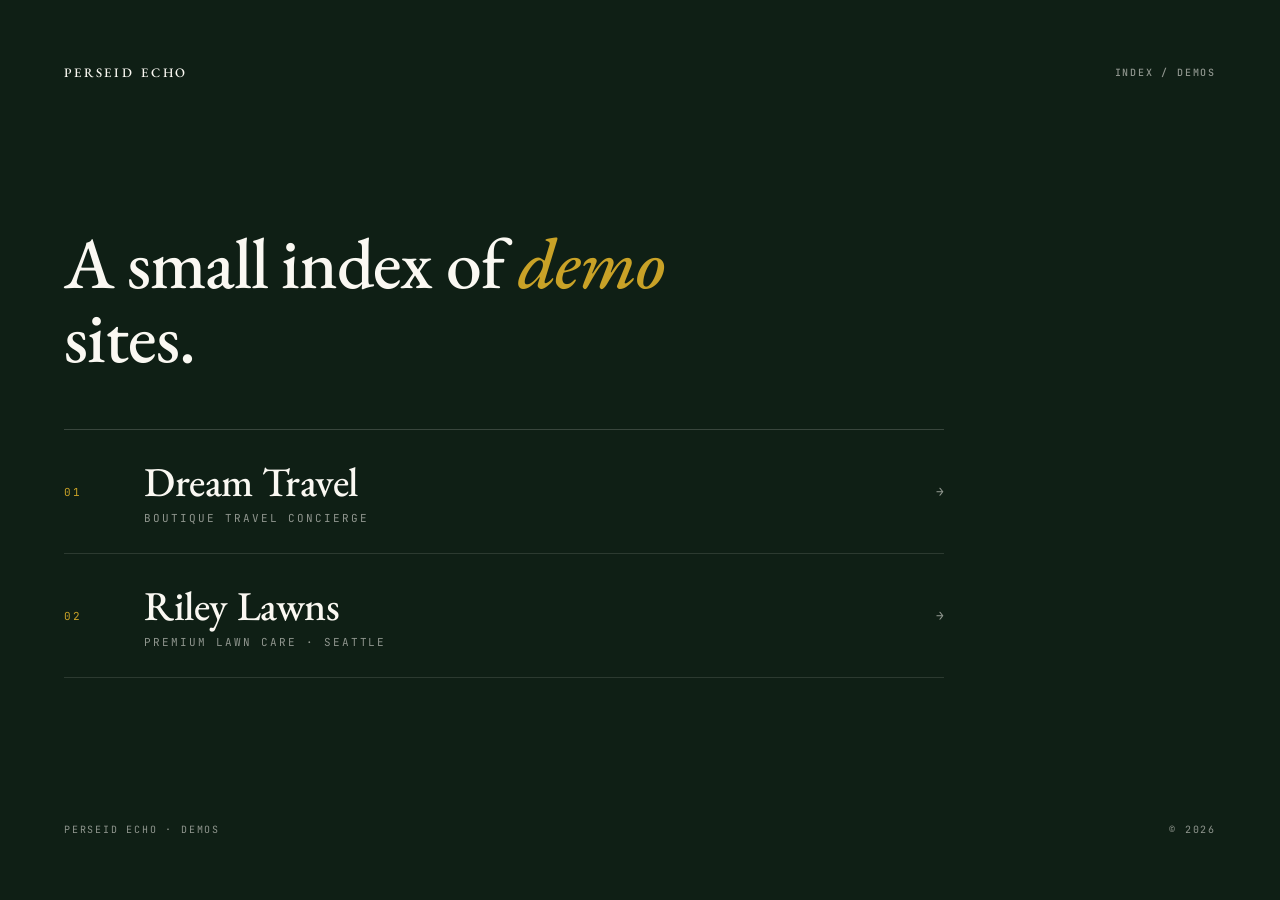
==== commit ac716b0d: "Restructure as Perseid Echo demos index Move existing Dream Travel site into /dream-travel/ subdir a" ====
--- a/index.html
+++ b/index.html
@@ -1,1020 +1,197 @@
 <!doctype html>
 <html lang="en">
 <head>
-<meta charset="utf-8">
-<meta name="viewport" content="width=device-width, initial-scale=1">
-<title>Dream Travel | Adult Travel, Your Way</title>
-<meta name="description" content="Customized adult travel for clubs, organizations, private groups, and travelers seeking meaningful experiences built around their interests, pace, and style.">
-<link rel="canonical" href="https://dream-travel.net/">
-<link rel="icon" type="image/webp" href="logo-header.webp">
-<meta property="og:title" content="Dream Travel | Adult Travel, Your Way">
-<meta property="og:description" content="Customized adult travel for clubs, organizations, private groups, and travelers seeking meaningful experiences built around their interests, pace, and style.">
-<meta property="og:type" content="website">
-<meta property="og:url" content="https://dream-travel.net/">
-<meta name="twitter:card" content="summary_large_image">
-<link rel="preconnect" href="https://fonts.googleapis.com">
-<link rel="preconnect" href="https://fonts.gstatic.com" crossorigin>
-<link href="https://fonts.googleapis.com/css2?family=Cormorant+Garamond:wght@500;600;700&family=Outfit:wght@500;600;700&family=JetBrains+Mono:wght@500&display=swap" rel="stylesheet">
-<style>
-:root {
-  --bg: #0d131b;
-  --cream: #f6efe6;
-  --cream-strong: #fff8ef;
-  --surface: rgba(255, 248, 239, 0.78);
-  --surface-strong: #f0e2d0;
-  --ink: #171411;
-  --ink-strong: #2d251e;
-  --muted: #5a5046;
-  --muted-dark: rgba(246, 239, 230, 0.76);
-  --gold: #c97a4a;
-  --gold-deep: #a85a35;
-  --sage: #788d7a;
-  --line: rgba(23, 20, 17, 0.1);
-  --shadow: 0 26px 70px rgba(7, 11, 18, 0.16);
-  --radius-xl: 28px;
-  --serif: "Cormorant Garamond", Georgia, serif;
-  --sans: "Outfit", system-ui, sans-serif;
-  --mono: "JetBrains Mono", monospace;
-  --bg-stop-1: #f8f2ea;
-  --bg-stop-2: #eddccc;
-  --bg-stop-3: #f6efe6;
-  --bg-stop-4: #ddd2c4;
-  --bg-stop-5: #15202a;
-  --bg-stop-6: #0c1118;
-}
-* { box-sizing: border-box; margin: 0; padding: 0; }
-html { scroll-behavior: smooth; }
-body {
-  font-family: var(--sans);
-  color: var(--ink);
-  background:
-    radial-gradient(circle at 12% 8%, rgba(201, 122, 74, 0.18), transparent 26%),
-    radial-gradient(circle at 88% 0%, rgba(120, 141, 122, 0.15), transparent 24%),
-    linear-gradient(180deg, var(--bg-stop-1) 0%, var(--bg-stop-2) 35%, var(--bg-stop-3) 62%, var(--bg-stop-4) 76%, var(--bg-stop-5) 91%, var(--bg-stop-6) 100%);
-}
-a { color: inherit; text-decoration: none; }
-img { display: block; max-width: 100%; }
-.skip-link {
-  position: absolute;
-  top: 0;
-  left: 0;
-  z-index: 100;
-  padding: 12px 18px;
-  margin: 8px;
-  border-radius: 8px;
-  background: var(--ink);
-  color: var(--cream-strong);
-  font-family: var(--mono);
-  font-size: 12px;
-  letter-spacing: 0.12em;
-  text-transform: uppercase;
-  transform: translateY(-200%);
-  transition: transform 180ms cubic-bezier(.16,1,.3,1);
-}
-.skip-link:focus {
-  transform: translateY(0);
-  outline: 2px solid var(--gold-deep);
-  outline-offset: 3px;
-}
-.page-shell::before {
-  content: "";
-  position: fixed;
-  inset: 0;
-  pointer-events: none;
-  background-image:
-    linear-gradient(rgba(255, 248, 239, 0.04) 1px, transparent 1px),
-    linear-gradient(90deg, rgba(255, 248, 239, 0.04) 1px, transparent 1px);
-  background-size: 44px 44px;
-  mask-image: linear-gradient(180deg, rgba(0, 0, 0, 0.22), transparent 70%);
-}
-.container { width: min(1160px, calc(100vw - 36px)); margin: 0 auto; }
-.eyebrow {
-  display: inline-flex;
-  align-items: center;
-  gap: 10px;
-  padding: 6px 12px;
-  border: 1px solid rgba(201, 122, 74, 0.24);
-  border-radius: 999px;
-  background: rgba(255, 248, 239, 0.7);
-  color: var(--gold-deep);
-  font-family: var(--mono);
-  font-size: 11px;
-  letter-spacing: 0.16em;
-  text-transform: uppercase;
-}
-.eyebrow::before {
-  content: "";
-  width: 8px;
-  height: 8px;
-  border-radius: 50%;
-  background: linear-gradient(135deg, var(--gold), var(--sage));
-}
-.section-head { max-width: 700px; }
-.section-head h2 {
-  margin-top: 16px;
-  font-family: var(--serif);
-  font-size: clamp(40px, 6vw, 72px);
-  line-height: 0.94;
-  letter-spacing: -0.04em;
-}
-.section-head p {
-  margin-top: 18px;
-  font-size: 17px;
-  line-height: 1.75;
-  color: var(--muted);
-}
-.site-nav {
-  position: sticky;
-  top: 0;
-  z-index: 40;
-  padding: 10px 0;
-  background: rgba(247, 240, 231, 0.82);
-  border-bottom: 1px solid rgba(23, 20, 17, 0.08);
-  backdrop-filter: blur(18px);
-}
-.site-nav .container {
-  display: flex;
-  align-items: center;
-  justify-content: space-between;
-  gap: 18px;
-}
-.brand {
-  display: inline-flex;
-  align-items: center;
-  gap: 14px;
-  min-width: 0;
-}
-.brand img {
-  width: clamp(48px, 4.6vw, 64px);
-  height: auto;
-}
-.brand-name {
-  font-size: 12px;
-  font-weight: 700;
-  letter-spacing: 0.16em;
-  text-transform: uppercase;
-}
-.nav-links {
-  display: flex;
-  align-items: center;
-  gap: 12px;
-  flex-wrap: wrap;
-  justify-content: flex-end;
-}
-.nav-links a {
-  font-size: 11px;
-  font-weight: 600;
-  letter-spacing: 0.12em;
-  text-transform: uppercase;
-  color: var(--muted);
-  padding: 12px 6px;
-  min-height: 44px;
-  display: inline-flex;
-  align-items: center;
-}
-.nav-links a[aria-current="page"] { color: var(--ink); }
-.nav-links a:hover { color: var(--ink); }
-.btn,
-.btn-secondary {
-  display: inline-flex;
-  align-items: center;
-  justify-content: center;
-  gap: 10px;
-  padding: 15px 24px;
-  border-radius: 999px;
-  border: 1px solid transparent;
-  font-size: 14px;
-  font-weight: 600;
-  letter-spacing: 0.03em;
-  transition: transform 180ms ease, box-shadow 180ms ease, border-color 180ms ease;
-}
-.btn {
-  background: linear-gradient(135deg, var(--gold), var(--gold-deep));
-  color: var(--cream-strong);
-  box-shadow: 0 18px 40px rgba(181, 101, 60, 0.26);
-}
-.btn-secondary {
-  background: rgba(255, 248, 239, 0.78);
-  color: var(--ink);
-  border-color: rgba(23, 20, 17, 0.12);
-}
-.btn:hover,
-.btn-secondary:hover { transform: translateY(-2px); }
-.btn:focus-visible,
-.btn-secondary:focus-visible,
-.nav-links a:focus-visible,
-.brand:focus-visible,
-.coverflow-btn:focus-visible {
-  outline: 2px solid var(--gold-deep);
-  outline-offset: 3px;
-}
-.coverflow-item:focus-visible,
-.page-cta:focus-visible,
-.footer-links a:focus-visible {
-  outline: 2px solid var(--cream-strong);
-  outline-offset: 3px;
-}
-.hero {
-  position: relative;
-  padding: 64px 0 110px;
-}
-.hero-grid {
-  display: grid;
-  grid-template-columns: minmax(0, 1.15fr) minmax(280px, 0.85fr);
-  gap: 36px;
-  align-items: center;
-}
-.hero-copy h1 {
-  margin-top: 18px;
-  font-family: var(--serif);
-  font-size: clamp(58px, 8vw, 108px);
-  line-height: 0.9;
-  letter-spacing: -0.05em;
-  max-width: 11ch;
-}
-.hero-subhead {
-  margin-top: 20px;
-  font-size: clamp(22px, 3vw, 30px);
-  font-weight: 500;
-  line-height: 1.2;
-  color: var(--ink-strong);
-  max-width: 22ch;
-}
-.hero-body {
-  margin-top: 18px;
-  font-size: 18px;
-  line-height: 1.78;
-  color: var(--muted);
-  max-width: 58ch;
-}
-.hero-type {
-  margin-top: 20px;
-  min-height: 28px;
-  color: var(--gold-deep);
-  font-family: var(--mono);
-  font-size: 13px;
-  letter-spacing: 0.08em;
-  text-transform: uppercase;
-}
-.type-cursor {
-  display: inline-block;
-  width: 2px;
-  height: 1em;
-  margin-left: 4px;
-  background: currentColor;
-  vertical-align: text-bottom;
-  animation: blink 0.7s step-end infinite;
-}
-@keyframes blink {
-  50% { opacity: 0; }
-}
-.hero-actions {
-  display: flex;
-  flex-wrap: wrap;
-  gap: 14px;
-  margin-top: 30px;
-}
-.hero-note {
-  margin-top: 22px;
-  color: var(--muted);
-  font-size: 14px;
-  line-height: 1.7;
-}
-.hero-visual {
-  position: relative;
-  min-height: 520px;
-  display: grid;
-  place-items: center;
-}
-.hero-orbit {
-  position: absolute;
-  inset: 50%;
-  width: min(92vw, 380px);
-  aspect-ratio: 1;
-  transform: translate(-50%, -50%);
-}
-.hero-orbit svg {
-  width: 100%;
-  height: 100%;
-  animation: orbit 26s linear infinite;
-  filter: drop-shadow(0 18px 44px rgba(9, 16, 24, 0.14));
-}
-.hero-orbit text {
-  fill: rgba(23, 20, 17, 0.78);
-  font-family: var(--mono);
-  font-size: 10px;
-  letter-spacing: 0.34em;
-  text-transform: uppercase;
-}
-@keyframes orbit {
-  to { transform: rotate(360deg); }
-}
-.hero-card {
-  position: relative;
-  width: min(100%, 380px);
-  padding: 28px;
-  border-radius: 28px;
-  background:
-    linear-gradient(180deg, rgba(11, 18, 26, 0.45) 0%, rgba(11, 18, 26, 0.78) 60%, rgba(8, 13, 19, 0.92) 100%),
-    url("https://images.unsplash.com/photo-1503220317375-aaad61436b1b?auto=format&fit=crop&w=900&q=80") center/cover no-repeat;
-  box-shadow: var(--shadow);
-  overflow: hidden;
-}
-.hero-card::before {
-  content: "";
-  position: absolute;
-  inset: 0;
-  background: linear-gradient(135deg, rgba(201, 122, 74, 0.14), transparent 55%);
-}
-.hero-card > * { position: relative; z-index: 1; }
-.hero-card-label {
-  display: inline-flex;
-  align-items: center;
-  gap: 8px;
-  padding: 6px 12px;
-  border-radius: 999px;
-  background: rgba(23, 20, 17, 0.66);
-  color: var(--cream);
-  font-family: var(--mono);
-  font-size: 10px;
-  letter-spacing: 0.14em;
-  text-transform: uppercase;
-}
-.hero-card-title {
-  margin-top: 110px;
-  font-family: var(--serif);
-  font-size: clamp(34px, 5vw, 54px);
-  line-height: 0.92;
-  color: var(--cream);
-  letter-spacing: -0.04em;
-}
-.hero-card p {
-  margin-top: 12px;
-  color: rgba(246, 239, 230, 0.86);
-  line-height: 1.7;
-  max-width: 28ch;
-}
-.trust-band { padding: 0 0 42px; }
-.trust-row__list {
-  list-style: none;
-  display: grid;
-  grid-template-columns: repeat(3, minmax(0, 1fr));
-  gap: 28px 56px;
-  padding: 8px 0 0;
-  border-top: 1px solid var(--line);
-}
-.trust-row__item {
-  position: relative;
-  padding: 28px 0 4px;
-}
-.trust-row__item:nth-child(2) { padding-top: 44px; }
-.trust-row__item:nth-child(3) { padding-top: 60px; }
-.trust-row__num {
-  display: block;
-  font-family: var(--mono);
-  font-size: 11px;
-  letter-spacing: 0.18em;
-  text-transform: uppercase;
-  color: var(--gold-deep);
-}
-.trust-row__label {
-  display: block;
-  margin-top: 14px;
-  font-family: var(--serif);
-  font-size: clamp(22px, 2.4vw, 28px);
-  font-weight: 600;
-  letter-spacing: -0.02em;
-  line-height: 1.1;
-  color: var(--ink);
-}
-.trust-row__body {
-  margin-top: 12px;
-  color: var(--muted);
-  line-height: 1.75;
-  max-width: 38ch;
-}
-@media (max-width: 980px) {
-  .trust-row__list { grid-template-columns: 1fr; gap: 0; }
-  .trust-row__item,
-  .trust-row__item:nth-child(2),
-  .trust-row__item:nth-child(3) { padding: 24px 0; border-top: 1px solid var(--line); }
-  .trust-row__item:first-child { border-top: 0; }
-}
-.section { padding: 90px 0; }
-.page-grid {
-  display: grid;
-  gap: 18px;
-  margin-top: 32px;
-}
-.page-grid { grid-template-columns: repeat(2, minmax(0, 1fr)); }
-.page-cta {
-  position: relative;
-  display: flex;
-  flex-direction: column;
-  justify-content: space-between;
-  min-height: 320px;
-  padding: 34px;
-  border-radius: 32px;
-  overflow: hidden;
-  color: var(--cream);
-  box-shadow: 0 28px 70px rgba(8, 12, 18, 0.2);
-}
-.page-cta::before {
-  content: "";
-  position: absolute;
-  inset: 0;
-  background:
-    linear-gradient(180deg, rgba(255, 248, 239, 0.06), transparent 34%),
-    linear-gradient(135deg, rgba(11, 18, 26, 0.32), rgba(10, 15, 21, 0.72));
-}
-.page-cta > * {
-  position: relative;
-  z-index: 1;
-}
-.page-cta-kicker {
-  display: inline-flex;
-  width: fit-content;
-  padding: 8px 12px;
-  border-radius: 999px;
-  border: 1px solid rgba(255, 248, 239, 0.18);
-  background: rgba(255, 248, 239, 0.08);
-  font-family: var(--mono);
-  font-size: 10px;
-  letter-spacing: 0.16em;
-  text-transform: uppercase;
-}
-.page-cta h3 {
-  margin-top: 18px;
-  font-family: var(--serif);
-  font-size: clamp(40px, 5vw, 62px);
-  line-height: 0.92;
-  letter-spacing: -0.04em;
-  max-width: 11ch;
-}
-.page-cta p {
-  margin-top: 14px;
-  max-width: 42ch;
-  color: rgba(246, 239, 230, 0.9);
-  line-height: 1.82;
-}
-.page-cta-link {
-  display: inline-flex;
-  align-items: center;
-  gap: 10px;
-  margin-top: 26px;
-  font-size: 12px;
-  font-weight: 700;
-  letter-spacing: 0.16em;
-  text-transform: uppercase;
-}
-.page-cta-link::after {
-  content: "\2192";
-  font-size: 16px;
-}
-.page-cta-tours {
-  background:
-    linear-gradient(135deg, rgba(22, 31, 40, 0.24), rgba(12, 17, 24, 0.74)),
-    url("https://images.unsplash.com/photo-1527631746610-bca00a040d60?auto=format&fit=crop&w=1400&q=80") center/cover no-repeat;
-}
-.page-cta-plan {
-  background:
-    linear-gradient(135deg, rgba(50, 30, 19, 0.24), rgba(18, 17, 22, 0.74)),
-    url("https://images.unsplash.com/photo-1500530855697-b586d89ba3ee?auto=format&fit=crop&w=1400&q=80") center/cover no-repeat;
-}
-.coverflow-shell {
-  margin-top: 34px;
-}
-.coverflow-stage {
-  position: relative;
-  padding: 18px 0 14px;
-  perspective: 1400px;
-  overflow: hidden;
-}
-.coverflow-track {
-  position: relative;
-  display: flex;
-  align-items: center;
-  justify-content: center;
-  min-height: 520px;
-  transform-style: preserve-3d;
-}
-.coverflow-item {
-  position: absolute;
-  width: min(100%, 360px);
-  min-height: 460px;
-  border-radius: 30px;
-  overflow: hidden;
-  cursor: pointer;
-  transition: transform 0.65s cubic-bezier(.16,1,.3,1), opacity 0.65s cubic-bezier(.16,1,.3,1), filter 0.65s cubic-bezier(.16,1,.3,1), box-shadow 0.65s cubic-bezier(.16,1,.3,1);
-  box-shadow: 0 30px 80px rgba(9, 15, 24, 0.18);
-  border: 1px solid rgba(255, 248, 239, 0.2);
-  transform-origin: center center;
-}
-.coverflow-media {
-  position: absolute;
-  inset: 0;
-  background-size: cover;
-  background-position: center;
-}
-.coverflow-media::after {
-  content: "";
-  position: absolute;
-  inset: 0;
-  background:
-    linear-gradient(180deg, rgba(11, 16, 24, 0.08) 0%, rgba(13, 20, 27, 0.16) 28%, rgba(13, 20, 27, 0.85) 100%),
-    linear-gradient(135deg, rgba(201, 122, 74, 0.18), rgba(15, 24, 32, 0.1));
-}
-.coverflow-copy {
-  position: relative;
-  z-index: 1;
-  display: flex;
-  flex-direction: column;
-  justify-content: flex-end;
-  min-height: 460px;
-  padding: 30px 28px;
-  color: var(--cream);
-}
-.coverflow-index {
-  display: inline-flex;
-  width: fit-content;
-  padding: 7px 11px;
-  border-radius: 999px;
-  background: rgba(255, 248, 239, 0.14);
-  border: 1px solid rgba(255, 248, 239, 0.22);
-  font-family: var(--mono);
-  font-size: 10px;
-  letter-spacing: 0.16em;
-  text-transform: uppercase;
-}
-.coverflow-copy h3 {
-  margin-top: 18px;
-  font-size: clamp(28px, 4vw, 38px);
-  line-height: 0.98;
-  letter-spacing: -0.03em;
-}
-.coverflow-copy p {
-  margin-top: 14px;
-  color: rgba(246, 239, 230, 0.9);
-  line-height: 1.78;
-}
-.coverflow-nav {
-  display: flex;
-  justify-content: center;
-  gap: 12px;
-  margin-top: 20px;
-}
-.coverflow-btn {
-  width: 46px;
-  height: 46px;
-  border-radius: 50%;
-  border: 1px solid rgba(23, 20, 17, 0.12);
-  background: rgba(255, 248, 239, 0.72);
-  color: var(--ink);
-  font-size: 18px;
-  transition: transform 180ms ease, border-color 180ms ease, background 180ms ease;
-}
-.coverflow-btn:hover {
-  transform: translateY(-2px);
-  border-color: rgba(23, 20, 17, 0.22);
-  background: rgba(255, 248, 239, 0.92);
-}
-.coverflow-dots {
-  display: flex;
-  justify-content: center;
-  gap: 10px;
-  margin-top: 16px;
-}
-.coverflow-dot {
-  width: 9px;
-  height: 9px;
-  border-radius: 50%;
-  background: rgba(23, 20, 17, 0.2);
-  transition: transform 180ms ease, background 180ms ease;
-}
-.coverflow-dot.is-active {
-  transform: scale(1.25);
-  background: var(--gold-deep);
-}
-.quote-panel {
-  display: grid;
-  grid-template-columns: minmax(0, 1fr) auto;
-  gap: 24px;
-  align-items: end;
-  padding: 34px;
-  border-radius: 30px;
-  background:
-    linear-gradient(135deg, rgba(25, 38, 34, 0.48), rgba(16, 26, 30, 0.62)),
-    url("https://images.unsplash.com/photo-1500534314209-a25ddb2bd429?auto=format&fit=crop&w=1400&q=80") center 28%/cover no-repeat;
-  color: var(--cream);
-  box-shadow: 0 34px 90px rgba(10, 15, 24, 0.24);
-}
-.quote-panel blockquote {
-  font-family: var(--serif);
-  font-size: clamp(34px, 5vw, 58px);
-  line-height: 0.96;
-  letter-spacing: -0.04em;
-  max-width: 12ch;
-}
-.quote-panel p {
-  margin-top: 14px;
-  color: var(--muted-dark);
-  line-height: 1.75;
-  max-width: 50ch;
-}
-.quote-panel footer {
-  color: rgba(246, 239, 230, 0.72);
-  font-family: var(--mono);
-  font-size: 12px;
-  letter-spacing: 0.14em;
-  text-transform: uppercase;
-}
-.site-footer {
-  padding: 34px 0 44px;
-  border-top: 1px solid rgba(255, 248, 239, 0.14);
-  background: rgba(9, 13, 19, 0.92);
-  color: var(--cream);
-}
-.site-footer .container {
-  display: flex;
-  align-items: center;
-  justify-content: space-between;
-  gap: 18px;
-  flex-wrap: wrap;
-}
-.footer-links {
-  display: flex;
-  gap: 14px;
-  flex-wrap: wrap;
-}
-.footer-links a,
-.footer-meta {
-  color: rgba(246, 239, 230, 0.72);
-  font-size: 12px;
-  letter-spacing: 0.1em;
-  text-transform: uppercase;
-  padding: 8px 4px;
-  display: inline-flex;
-  align-items: center;
-  min-height: 44px;
-}
-.footer-meta a { color: inherit; text-decoration: underline; text-underline-offset: 3px; }
-.reveal-card {
-  opacity: 0;
-  transform: translateY(26px);
-  transition: opacity 0.9s cubic-bezier(.16,1,.3,1), transform 0.9s cubic-bezier(.16,1,.3,1);
-}
-.reveal-card.is-revealed {
-  opacity: 1;
-  transform: none;
-}
-@media (max-width: 1180px) and (min-width: 981px) {
-  .hero { padding: 48px 0 88px; }
-  .section { padding: 72px 0; }
-  .hero-grid { gap: 28px; }
-}
-@media (max-width: 980px) {
-  .hero-grid,
-  .page-grid,
-  .quote-panel { grid-template-columns: 1fr; }
-  .hero-visual { min-height: 420px; }
-  .coverflow-track { min-height: 460px; }
-  .coverflow-item,
-  .coverflow-copy { min-height: 410px; }
-}
-@media (max-width: 760px) {
-  .site-nav .container,
-  .site-footer .container {
-    flex-direction: column;
-    align-items: flex-start;
-  }
-  .brand-name { display: none; }
-  .hero { padding-top: 42px; padding-bottom: 78px; }
-  .hero-card-title { margin-top: 90px; }
-  .coverflow-track { min-height: 420px; }
-  .coverflow-item {
-    width: min(100%, 310px);
-    min-height: 380px;
-  }
-  .coverflow-copy { min-height: 380px; }
-  .coverflow-copy h3 { font-size: 28px; }
-}
-@media (prefers-reduced-motion: reduce) {
-  html { scroll-behavior: auto; }
-  .hero-orbit svg { animation: none; }
-  .type-cursor { animation: none; }
-  .coverflow-item { transition: none; }
-  *, *::before, *::after {
-    animation-duration: 0.001ms !important;
-    animation-iteration-count: 1 !important;
-    transition-duration: 0.001ms !important;
-  }
-}
-</style>
+  <meta charset="utf-8" />
+  <meta name="viewport" content="width=device-width, initial-scale=1" />
+  <title>Perseid Echo — Demos</title>
+  <meta name="description" content="An index of demo sites by Perseid Echo." />
+  <meta name="theme-color" content="#0F1F15" />
+  <link rel="preconnect" href="https://fonts.googleapis.com" />
+  <link rel="preconnect" href="https://fonts.gstatic.com" crossorigin />
+  <link href="https://fonts.googleapis.com/css2?family=EB+Garamond:ital,wght@0,400;0,500;0,600;1,500&family=JetBrains+Mono:wght@400;500&display=swap" rel="stylesheet" />
+  <style>
+    :root {
+      --moss: #0F1F15;
+      --moss-deep: #071510;
+      --cream: #FAF8F2;
+      --gold: #C9A227;
+    }
+    * { box-sizing: border-box; margin: 0; padding: 0; }
+    html, body {
+      background: var(--moss);
+      color: var(--cream);
+      font-family: 'EB Garamond', Georgia, serif;
+      -webkit-font-smoothing: antialiased;
+      text-rendering: optimizeLegibility;
+      min-height: 100svh;
+    }
+    ::selection { background: var(--gold); color: var(--moss-deep); }
+
+    .page {
+      min-height: 100svh;
+      display: grid;
+      grid-template-rows: auto 1fr auto;
+      padding: clamp(32px, 5vw, 72px);
+      gap: clamp(48px, 8vh, 96px);
+    }
+
+    .chrome {
+      display: flex;
+      align-items: center;
+      justify-content: space-between;
+      gap: 24px;
+    }
+    .wordmark {
+      font-size: 13px;
+      font-weight: 500;
+      letter-spacing: 0.22em;
+      text-transform: uppercase;
+    }
+    .index-tag {
+      font-family: 'JetBrains Mono', ui-monospace, monospace;
+      font-size: 10px;
+      font-weight: 500;
+      letter-spacing: 0.18em;
+      text-transform: uppercase;
+      color: rgba(250, 248, 242, 0.55);
+    }
+
+    .main {
+      display: grid;
+      align-content: center;
+      gap: clamp(48px, 6vh, 80px);
+      max-width: 880px;
+    }
+
+    .lede {
+      font-weight: 500;
+      font-size: clamp(40px, 5.6vw, 76px);
+      line-height: 1.04;
+      letter-spacing: -0.015em;
+      max-width: 18ch;
+    }
+    .lede em {
+      font-style: italic;
+      color: var(--gold);
+      font-weight: 500;
+    }
+
+    .demos {
+      list-style: none;
+      border-top: 1px solid rgba(250, 248, 242, 0.18);
+    }
+    .demos li {
+      border-bottom: 1px solid rgba(250, 248, 242, 0.12);
+    }
+    .demos a {
+      display: grid;
+      grid-template-columns: 56px minmax(0, 1fr) auto;
+      column-gap: 24px;
+      align-items: baseline;
+      padding: 28px 0;
+      text-decoration: none;
+      color: var(--cream);
+      transition: color 200ms ease, transform 220ms ease;
+    }
+    .demos a:hover,
+    .demos a:focus-visible {
+      color: var(--gold);
+      outline: none;
+    }
+    .demos a:hover .arrow,
+    .demos a:focus-visible .arrow {
+      transform: translateX(6px);
+      color: var(--gold);
+    }
+
+    .num {
+      font-family: 'JetBrains Mono', monospace;
+      font-size: 11px;
+      letter-spacing: 0.18em;
+      color: var(--gold);
+      padding-top: 12px;
+    }
+    .demo-name {
+      font-weight: 500;
+      font-size: clamp(28px, 3.2vw, 44px);
+      line-height: 1.15;
+      letter-spacing: -0.01em;
+    }
+    .demo-sub {
+      display: block;
+      margin-top: 6px;
+      font-family: 'JetBrains Mono', monospace;
+      font-size: 11px;
+      letter-spacing: 0.18em;
+      text-transform: uppercase;
+      color: rgba(250, 248, 242, 0.55);
+    }
+    .arrow {
+      font-family: 'JetBrains Mono', monospace;
+      font-size: 13px;
+      color: rgba(250, 248, 242, 0.55);
+      transition: transform 220ms ease, color 220ms ease;
+      align-self: center;
+    }
+
+    .footer {
+      display: flex;
+      justify-content: space-between;
+      gap: 24px;
+      font-family: 'JetBrains Mono', monospace;
+      font-size: 10px;
+      letter-spacing: 0.18em;
+      text-transform: uppercase;
+      color: rgba(250, 248, 242, 0.55);
+    }
+
+    @media (max-width: 600px) {
+      .demos a { grid-template-columns: 40px minmax(0, 1fr) auto; column-gap: 16px; }
+      .footer { flex-direction: column; gap: 8px; }
+    }
+    @media (prefers-reduced-motion: reduce) {
+      *, *::before, *::after { transition: none !important; animation: none !important; }
+    }
+  </style>
 </head>
 <body>
-<a class="skip-link" href="#main-content">Skip to content</a>
-<div class="page-shell">
-  <header class="site-nav">
-    <div class="container">
-      <a class="brand" href="index.html" aria-label="Dream Travel home">
-        <img src="logo-header.webp" alt="Dream Travel">
-        <span class="brand-name">Dream Travel</span>
-      </a>
-      <nav class="nav-links" aria-label="Primary">
-        <a href="index.html" aria-current="page">Home</a>
-        <a href="experiences.html">Private &amp; Custom Tours</a>
-        <a href="contact.html">Start Planning</a>
-        <a class="btn" href="contact.html">Contact Us</a>
-      </nav>
-    </div>
-  </header>
-  <main id="main-content">
-    <section class="hero">
-      <div class="container hero-grid">
-        <div class="hero-copy">
-          <span class="eyebrow">Adult travel, your way</span>
-          <h1>Travel Together, Discover More</h1>
-          <p class="hero-subhead">Designed for clubs or organizations seeking an unforgettable shared experience.</p>
-          <p class="hero-body">We design customized travel experiences that bring people closer together. Travel is not one-size-fits-all, and adult travel should not be either. Whether you are dreaming of a private tailor-made journey, joining a small-group departure with set dates, or planning a getaway with family or friends, Dream Travel builds the experience around your interests, pace, and style.</p>
-          <div class="hero-type" id="heroType" aria-live="polite"></div>
-          <div class="hero-actions">
-            <a class="btn" href="experiences.html">See What We Do</a>
-            <a class="btn-secondary" href="contact.html">Start Planning</a>
-          </div>
-          <p class="hero-note">From culinary and wine regions to culture, history, and nature, you choose how you travel and we take care of the rest.</p>
-        </div>
-        <div class="hero-visual">
-          <div class="hero-orbit" aria-hidden="true">
-            <svg viewBox="0 0 300 300">
-              <defs><path id="heroCircle" d="M150,150 m-122,0 a122,122 0 1,1 244,0 a122,122 0 1,1 -244,0"></path></defs>
-              <text><textPath href="#heroCircle">ADULT TRAVEL - PRIVATE GROUPS - TRAVEL WITH PURPOSE - DREAM TRAVEL - ADULT TRAVEL - PRIVATE GROUPS - TRAVEL WITH PURPOSE - DREAM TRAVEL - </textPath></text>
-            </svg>
-          </div>
-          <article class="hero-card reveal-card">
-            <span class="hero-card-label">Dedicated personal service</span>
-            <p class="hero-card-title">Meaningful travel, built around your group.</p>
-            <p>Whether it is a wine weekend, a city stay, or a regional escape, our well-planned journeys are designed to feel seamless, personal, and memorable from start to finish.</p>
-          </article>
-        </div>
-      </div>
-    </section>
-    <section class="trust-band">
-      <div class="container trust-row">
-        <ol class="trust-row__list reveal-card">
-          <li class="trust-row__item">
-            <span class="trust-row__num">01</span>
-            <strong class="trust-row__label">Fully customized itineraries</strong>
-            <p class="trust-row__body">Every trip is shaped around your destination interests, preferred pace, and the type of shared experience your group wants to have.</p>
-          </li>
-          <li class="trust-row__item">
-            <span class="trust-row__num">02</span>
-            <strong class="trust-row__label">Professional coordination</strong>
-            <p class="trust-row__body">We handle the planning details, supplier communication, logistics, and structure that turn a great idea into an easy trip to join.</p>
-          </li>
-          <li class="trust-row__item">
-            <span class="trust-row__num">03</span>
-            <strong class="trust-row__label">Dedicated personal service</strong>
-            <p class="trust-row__body">From the first conversation to the final itinerary, your group has a travel partner focused on making the experience feel thoughtful and well supported.</p>
-          </li>
-        </ol>
-      </div>
-    </section>
-    <section class="section">
-      <div class="container">
-        <div class="section-head">
-          <span class="eyebrow">Travel together, discover more</span>
-          <h2>Choose the kind of adult travel experience that fits your group.</h2>
-          <p>Some travelers want a private custom group tour, some want a purpose-driven trip that gives back, and others want a themed small-group departure with fixed dates. Dream Travel supports each path with the same care and coordination.</p>
-        </div>
-        <div class="coverflow-shell reveal-card">
-          <div class="coverflow-stage">
-            <div class="coverflow-track" id="homeCoverflow"></div>
-          </div>
-          <nav class="coverflow-nav" aria-label="Carousel">
-            <button class="coverflow-btn" id="coverflowPrev" type="button" aria-label="Previous card">&larr;</button>
-            <button class="coverflow-btn" id="coverflowNext" type="button" aria-label="Next card">&rarr;</button>
-          </nav>
-          <div class="coverflow-dots" id="coverflowDots" aria-hidden="true"></div>
-        </div>
-      </div>
-    </section>
-    <section class="section">
-      <div class="container">
-        <article class="quote-panel reveal-card">
-          <div>
-            <blockquote>"You focus on your people. We take care of the trip."</blockquote>
-            <p>That same approach carries through the next pages, where Dream Travel shows how private custom tours are structured and how a group can start planning with confidence.</p>
-          </div>
-          <footer>Dream Travel</footer>
-        </article>
-      </div>
-    </section>
-    <section class="section">
-      <div class="container">
-        <div class="section-head">
-          <span class="eyebrow">Discover more</span>
-          <h2>See what's possible, then start planning.</h2>
-          <p>Each path starts the same way: a real conversation about your group, your destination, and the kind of trip that fits. From there we shape a private custom tour, a small-group departure with set dates, or whatever structure suits your people best.</p>
-        </div>
-        <div class="page-grid">
-          <a class="page-cta page-cta-tours reveal-card" href="experiences.html">
-            <span class="page-cta-kicker">Page two</span>
-            <h3>Private &amp; Custom Group Tours</h3>
-            <p>Explore who these tours are for, what Dream Travel handles, and the kinds of group journeys we can build together.</p>
-            <span class="page-cta-link">View More</span>
+  <div class="page">
+    <header class="chrome">
+      <span class="wordmark">Perseid Echo</span>
+      <span class="index-tag">INDEX / DEMOS</span>
+    </header>
+
+    <main class="main">
+      <h1 class="lede">A small index of <em>demo</em> sites.</h1>
+
+      <ol class="demos" role="list">
+        <li>
+          <a href="dream-travel/">
+            <span class="num">01</span>
+            <span>
+              <span class="demo-name">Dream Travel</span>
+              <span class="demo-sub">Boutique travel concierge</span>
+            </span>
+            <span class="arrow" aria-hidden="true">&rarr;</span>
           </a>
-          <a class="page-cta page-cta-plan reveal-card" href="contact.html">
-            <span class="page-cta-kicker">Page three</span>
-            <h3>Start Planning Your Trip</h3>
-            <p>Share your group's travel goals, ask practical questions, and move from idea to itinerary with direct support.</p>
-            <span class="page-cta-link">Start Planning</span>
+        </li>
+        <li>
+          <a href="riley-lawns/">
+            <span class="num">02</span>
+            <span>
+              <span class="demo-name">Riley Lawns</span>
+              <span class="demo-sub">Premium lawn care &middot; Seattle</span>
+            </span>
+            <span class="arrow" aria-hidden="true">&rarr;</span>
           </a>
-        </div>
-      </div>
-    </section>
-  </main>
-  <footer class="site-footer">
-    <div class="container">
-      <div class="footer-links">
-        <a href="index.html">Home</a>
-        <a href="experiences.html">Private &amp; Custom Tours</a>
-        <a href="contact.html">Start Planning</a>
-      </div>
-      <div class="footer-meta">Copyright © 2026 | <a href="mailto:clients@dream-travel.net">clients@dream-travel.net</a> | <a href="tel:+15712068949">571 206 8949</a></div>
-    </div>
-  </footer>
-</div>
-<script>
-(function () {
-  var prefersReducedMotion = window.matchMedia && window.matchMedia("(prefers-reduced-motion: reduce)").matches;
-  var phrases = [
-    "Private journeys.",
-    "Small-group trips.",
-    "Travel with purpose."
-  ];
-  var typeEl = document.getElementById("heroType");
-  if (typeEl) {
-    if (prefersReducedMotion) {
-      typeEl.textContent = phrases[0];
-    } else {
-    var phraseIndex = 0;
-    var charIndex = 0;
-    var deleting = false;
-    var typeRunning = false;
-    function tick() {
-      if (document.hidden) { typeRunning = false; return; }
-      typeRunning = true;
-      var phrase = phrases[phraseIndex];
-      if (!deleting) {
-        charIndex += 1;
-        if (charIndex >= phrase.length) {
-          typeEl.innerHTML = phrase + '<span class="type-cursor"></span>';
-          deleting = true;
-          setTimeout(tick, 1500);
-          return;
-        }
-      } else {
-        charIndex -= 1;
-        if (charIndex <= 0) {
-          deleting = false;
-          phraseIndex = (phraseIndex + 1) % phrases.length;
-          setTimeout(tick, 220);
-          return;
-        }
-      }
-      typeEl.innerHTML = phrase.substring(0, charIndex) + '<span class="type-cursor"></span>';
-      setTimeout(tick, deleting ? 28 : 52);
-    }
-    document.addEventListener("visibilitychange", function () {
-      if (!document.hidden && !typeRunning) tick();
-    });
-    tick();
-    }
-  }
-  var coverflowItems = [
-    {
-      index: "01",
-      title: "Private & Custom Group Tours",
-      description: "Perfect for long weekends, special celebrations, regional escapes, and shared journeys designed around your people, your theme, and your preferred style of travel.",
-      image: "https://images.unsplash.com/photo-1503220317375-aaad61436b1b?auto=format&fit=crop&w=1200&q=80"
-    },
-    {
-      index: "02",
-      title: "Travel With Purpose",
-      description: "Bring people together, travel to inspiring destinations, and support a school, community, or organization through Dream Travel's giving-back program.",
-      image: "https://images.unsplash.com/photo-1527631746610-bca00a040d60?auto=format&fit=crop&w=1200&q=80"
-    },
-    {
-      index: "03",
-      title: "Join One of Our Trips",
-      description: "Travel with like-minded people on thoughtfully curated small-group journeys with fixed dates and clear themes such as culinary, cultural, art-focused, or experiential travel.",
-      image: "https://images.unsplash.com/photo-1493558103817-58b2924bce98?auto=format&fit=crop&w=1200&q=80"
-    },
-    {
-      index: "04",
-      title: "Host Your Own Tours",
-      description: "If you have a loyal audience, professional network, club, or shared-passion community, we can help you travel with them under your own name while we manage the logistics.",
-      image: "https://images.unsplash.com/photo-1517457373958-b7bdd4587205?auto=format&fit=crop&w=1200&q=80"
-    }
-  ];
-  var coverflowTrack = document.getElementById("homeCoverflow");
-  var coverflowDots = document.getElementById("coverflowDots");
-  var coverflowCurrent = 0;
-  if (coverflowTrack && coverflowDots) {
-    coverflowItems.forEach(function (item, index) {
-      var slide = document.createElement("article");
-      slide.className = "coverflow-item";
-      slide.setAttribute("role", "button");
-      slide.setAttribute("tabindex", "0");
-      slide.setAttribute("aria-label", item.title);
-      slide.innerHTML =
-        '<div class="coverflow-media" style="background-image:url(\'' + item.image + '\')"></div>' +
-        '<div class="coverflow-copy">' +
-        '<span class="coverflow-index">' + item.index + "</span>" +
-        "<h3>" + item.title + "</h3>" +
-        "<p>" + item.description + "</p>" +
-        "</div>";
-      slide.addEventListener("click", function () {
-        coverflowCurrent = index;
-        renderCoverflow();
-      });
-      slide.addEventListener("keydown", function (event) {
-        if (event.key === "Enter" || event.key === " ") {
-          event.preventDefault();
-          coverflowCurrent = index;
-          renderCoverflow();
-        }
-      });
-      coverflowTrack.appendChild(slide);
+        </li>
+      </ol>
+    </main>
 
-      var dot = document.createElement("span");
-      dot.className = "coverflow-dot";
-      coverflowDots.appendChild(dot);
-    });
-
-    function renderCoverflow() {
-      var slides = coverflowTrack.children;
-      var dots = coverflowDots.children;
-      var compact = window.innerWidth <= 760;
-      for (var i = 0; i < slides.length; i += 1) {
-        var offset = i - coverflowCurrent;
-        var absOffset = Math.abs(offset);
-        var translateX = compact ? offset * 160 : offset * 220;
-        var rotateY = compact ? (offset < 0 ? 32 : offset > 0 ? -32 : 0) : (offset < 0 ? 42 : offset > 0 ? -42 : 0);
-        var scale = absOffset === 0 ? 1 : compact ? 0.82 : 0.84;
-        var opacity = absOffset > 2 ? 0 : 1 - absOffset * 0.22;
-        var brightness = absOffset === 0 ? 1 : 0.64;
-        slides[i].style.transform = "translateX(" + translateX + "px) rotateY(" + rotateY + "deg) scale(" + scale + ")";
-        slides[i].style.zIndex = String(20 - absOffset);
-        slides[i].style.opacity = String(opacity);
-        slides[i].style.filter = "brightness(" + brightness + ")";
-        slides[i].setAttribute("aria-hidden", absOffset > 2 ? "true" : "false");
-        slides[i].setAttribute("tabindex", absOffset > 2 ? "-1" : "0");
-        dots[i].classList.toggle("is-active", i === coverflowCurrent);
-      }
-    }
-
-    var prevBtn = document.getElementById("coverflowPrev");
-    var nextBtn = document.getElementById("coverflowNext");
-    if (prevBtn && nextBtn) {
-      prevBtn.addEventListener("click", function () {
-        coverflowCurrent = Math.max(0, coverflowCurrent - 1);
-        renderCoverflow();
-      });
-      nextBtn.addEventListener("click", function () {
-        coverflowCurrent = Math.min(coverflowItems.length - 1, coverflowCurrent + 1);
-        renderCoverflow();
-      });
-    }
-    coverflowTrack.addEventListener("keydown", function (event) {
-      if (event.key === "ArrowLeft") {
-        event.preventDefault();
-        coverflowCurrent = Math.max(0, coverflowCurrent - 1);
-        renderCoverflow();
-      } else if (event.key === "ArrowRight") {
-        event.preventDefault();
-        coverflowCurrent = Math.min(coverflowItems.length - 1, coverflowCurrent + 1);
-        renderCoverflow();
-      }
-    });
-    window.addEventListener("resize", renderCoverflow);
-    renderCoverflow();
-  }
-  var revealEls = document.querySelectorAll(".reveal-card");
-  if (prefersReducedMotion || !("IntersectionObserver" in window)) {
-    revealEls.forEach(function (card) { card.classList.add("is-revealed"); });
-  } else {
-    var revealObserver = new IntersectionObserver(function (entries) {
-      entries.forEach(function (entry) {
-        if (entry.isIntersecting) {
-          entry.target.classList.add("is-revealed");
-          revealObserver.unobserve(entry.target);
-        }
-      });
-    }, { rootMargin: "0px 0px -18% 0px" });
-    revealEls.forEach(function (card) { revealObserver.observe(card); });
-  }
-})();
-</script>
+    <footer class="footer">
+      <span>PERSEID ECHO &middot; DEMOS</span>
+      <span>&copy; 2026</span>
+    </footer>
+  </div>
 </body>
 </html>
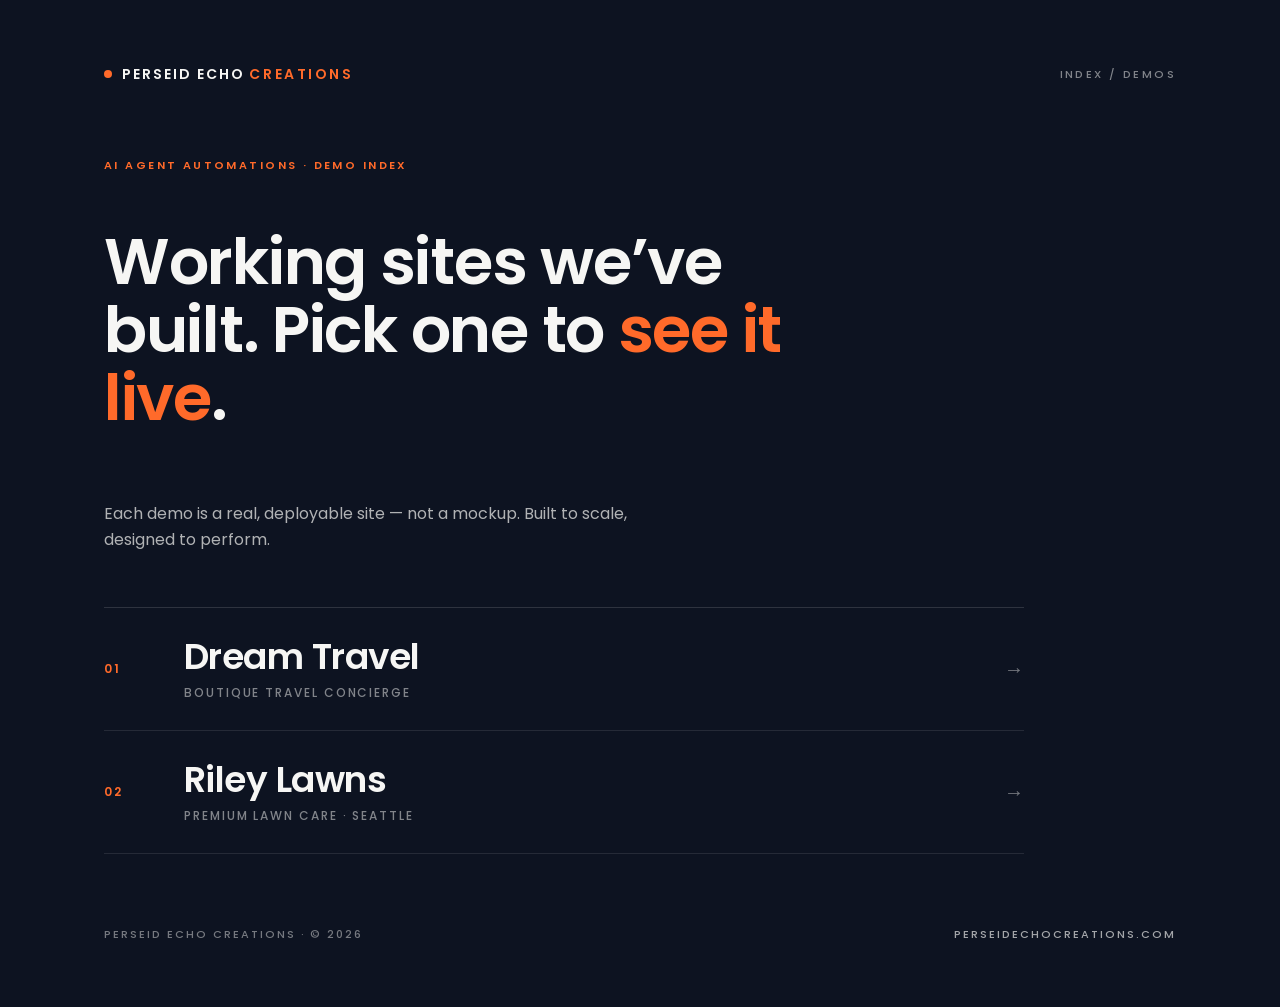
==== commit 624ee2e2: "Rebrand demo index with Perseid Echo Creations identity Apply brand palette (navy #0D1321, orange #F" ====
--- a/index.html
+++ b/index.html
@@ -3,36 +3,42 @@
 <head>
   <meta charset="utf-8" />
   <meta name="viewport" content="width=device-width, initial-scale=1" />
-  <title>Perseid Echo — Demos</title>
-  <meta name="description" content="An index of demo sites by Perseid Echo." />
-  <meta name="theme-color" content="#0F1F15" />
+  <title>Perseid Echo Creations — Demos</title>
+  <meta name="description" content="A small index of demo sites built by Perseid Echo Creations." />
+  <meta name="theme-color" content="#0D1321" />
   <link rel="preconnect" href="https://fonts.googleapis.com" />
   <link rel="preconnect" href="https://fonts.gstatic.com" crossorigin />
-  <link href="https://fonts.googleapis.com/css2?family=EB+Garamond:ital,wght@0,400;0,500;0,600;1,500&family=JetBrains+Mono:wght@400;500&display=swap" rel="stylesheet" />
+  <link href="https://fonts.googleapis.com/css2?family=Poppins:wght@400;500;600;700&display=swap" rel="stylesheet" />
   <style>
     :root {
-      --moss: #0F1F15;
-      --moss-deep: #071510;
-      --cream: #FAF8F2;
-      --gold: #C9A227;
+      --navy: #0D1321;
+      --navy-2: #131a2b;
+      --slate: #3A4152;
+      --orange: #FF6A2A;
+      --orange-deep: #E15517;
+      --paper: #F6F6F4;
     }
     * { box-sizing: border-box; margin: 0; padding: 0; }
     html, body {
-      background: var(--moss);
-      color: var(--cream);
-      font-family: 'EB Garamond', Georgia, serif;
+      background: var(--navy);
+      color: var(--paper);
+      font-family: 'Poppins', -apple-system, BlinkMacSystemFont, sans-serif;
+      font-weight: 400;
       -webkit-font-smoothing: antialiased;
       text-rendering: optimizeLegibility;
       min-height: 100svh;
     }
-    ::selection { background: var(--gold); color: var(--moss-deep); }
+    ::selection { background: var(--orange); color: var(--navy); }
 
     .page {
       min-height: 100svh;
       display: grid;
       grid-template-rows: auto 1fr auto;
-      padding: clamp(32px, 5vw, 72px);
+      padding: clamp(28px, 5vw, 72px);
       gap: clamp(48px, 8vh, 96px);
+      max-width: 1200px;
+      margin: 0 auto;
+      width: 100%;
     }
 
     .chrome {
@@ -42,112 +48,156 @@
       gap: 24px;
     }
     .wordmark {
-      font-size: 13px;
+      display: inline-flex;
+      align-items: baseline;
+      gap: 10px;
+      font-size: 14px;
+      font-weight: 600;
+      letter-spacing: 0.14em;
+      text-transform: uppercase;
+      color: var(--paper);
+      text-decoration: none;
+    }
+    .wordmark .wordmark__accent {
+      color: var(--orange);
+      letter-spacing: 0.18em;
+    }
+    .wordmark .dot {
+      width: 8px;
+      height: 8px;
+      border-radius: 999px;
+      background: var(--orange);
+      display: inline-block;
+      transform: translateY(-1px);
+    }
+    .index-tag {
+      font-size: 11px;
       font-weight: 500;
       letter-spacing: 0.22em;
       text-transform: uppercase;
-    }
-    .index-tag {
-      font-family: 'JetBrains Mono', ui-monospace, monospace;
-      font-size: 10px;
-      font-weight: 500;
-      letter-spacing: 0.18em;
-      text-transform: uppercase;
-      color: rgba(250, 248, 242, 0.55);
+      color: rgba(246, 246, 244, 0.50);
     }
 
     .main {
       display: grid;
       align-content: center;
-      gap: clamp(48px, 6vh, 80px);
-      max-width: 880px;
+      gap: clamp(40px, 6vh, 72px);
+      max-width: 920px;
+    }
+
+    .eyebrow {
+      font-size: 11px;
+      font-weight: 600;
+      letter-spacing: 0.22em;
+      text-transform: uppercase;
+      color: var(--orange);
     }
 
     .lede {
-      font-weight: 500;
-      font-size: clamp(40px, 5.6vw, 76px);
-      line-height: 1.04;
-      letter-spacing: -0.015em;
+      font-weight: 600;
+      font-size: clamp(36px, 5vw, 64px);
+      line-height: 1.06;
+      letter-spacing: -0.02em;
       max-width: 18ch;
+      color: var(--paper);
     }
     .lede em {
-      font-style: italic;
-      color: var(--gold);
-      font-weight: 500;
+      font-style: normal;
+      color: var(--orange);
+      font-weight: 600;
+    }
+    .sub {
+      margin-top: 16px;
+      font-size: 16px;
+      line-height: 1.6;
+      color: rgba(246, 246, 244, 0.70);
+      max-width: 56ch;
+      font-weight: 400;
     }
 
     .demos {
       list-style: none;
-      border-top: 1px solid rgba(250, 248, 242, 0.18);
+      border-top: 1px solid rgba(246, 246, 244, 0.14);
     }
     .demos li {
-      border-bottom: 1px solid rgba(250, 248, 242, 0.12);
+      border-bottom: 1px solid rgba(246, 246, 244, 0.10);
     }
     .demos a {
       display: grid;
       grid-template-columns: 56px minmax(0, 1fr) auto;
       column-gap: 24px;
-      align-items: baseline;
+      align-items: center;
       padding: 28px 0;
       text-decoration: none;
-      color: var(--cream);
-      transition: color 200ms ease, transform 220ms ease;
+      color: var(--paper);
+      transition: color 200ms ease, padding-left 220ms ease;
     }
     .demos a:hover,
     .demos a:focus-visible {
-      color: var(--gold);
+      color: var(--orange);
       outline: none;
+      padding-left: 8px;
     }
     .demos a:hover .arrow,
     .demos a:focus-visible .arrow {
-      transform: translateX(6px);
-      color: var(--gold);
+      transform: translateX(8px);
+      color: var(--orange);
     }
 
     .num {
-      font-family: 'JetBrains Mono', monospace;
-      font-size: 11px;
+      font-size: 12px;
+      font-weight: 600;
       letter-spacing: 0.18em;
-      color: var(--gold);
-      padding-top: 12px;
+      color: var(--orange);
     }
     .demo-name {
-      font-weight: 500;
-      font-size: clamp(28px, 3.2vw, 44px);
-      line-height: 1.15;
-      letter-spacing: -0.01em;
+      font-weight: 600;
+      font-size: clamp(24px, 2.8vw, 36px);
+      line-height: 1.18;
+      letter-spacing: -0.015em;
     }
     .demo-sub {
       display: block;
       margin-top: 6px;
-      font-family: 'JetBrains Mono', monospace;
-      font-size: 11px;
-      letter-spacing: 0.18em;
-      text-transform: uppercase;
-      color: rgba(250, 248, 242, 0.55);
+      font-size: 12px;
+      font-weight: 500;
+      letter-spacing: 0.16em;
+      text-transform: uppercase;
+      color: rgba(246, 246, 244, 0.50);
     }
     .arrow {
-      font-family: 'JetBrains Mono', monospace;
-      font-size: 13px;
-      color: rgba(250, 248, 242, 0.55);
+      font-size: 20px;
+      font-weight: 500;
+      color: rgba(246, 246, 244, 0.45);
       transition: transform 220ms ease, color 220ms ease;
-      align-self: center;
     }
 
     .footer {
       display: flex;
+      align-items: center;
       justify-content: space-between;
       gap: 24px;
-      font-family: 'JetBrains Mono', monospace;
-      font-size: 10px;
+      font-size: 11px;
+      font-weight: 500;
       letter-spacing: 0.18em;
       text-transform: uppercase;
-      color: rgba(250, 248, 242, 0.55);
+      color: rgba(246, 246, 244, 0.45);
+    }
+    .footer a {
+      color: rgba(246, 246, 244, 0.65);
+      text-decoration: none;
+      transition: color 200ms ease;
+    }
+    .footer a:hover,
+    .footer a:focus-visible {
+      color: var(--orange);
+      outline: none;
     }
 
     @media (max-width: 600px) {
-      .demos a { grid-template-columns: 40px minmax(0, 1fr) auto; column-gap: 16px; }
-      .footer { flex-direction: column; gap: 8px; }
+      .demos a { grid-template-columns: 36px minmax(0, 1fr) auto; column-gap: 16px; }
+      .footer { flex-direction: column; align-items: flex-start; gap: 10px; }
+      .chrome { flex-direction: column; align-items: flex-start; gap: 10px; }
     }
     @media (prefers-reduced-motion: reduce) {
       *, *::before, *::after { transition: none !important; animation: none !important; }
@@ -157,12 +207,17 @@
 <body>
   <div class="page">
     <header class="chrome">
-      <span class="wordmark">Perseid Echo</span>
-      <span class="index-tag">INDEX / DEMOS</span>
+      <a class="wordmark" href="https://perseidechocreations.com/" aria-label="Perseid Echo Creations">
+        <span class="dot" aria-hidden="true"></span>
+        <span>Perseid Echo <span class="wordmark__accent">Creations</span></span>
+      </a>
+      <span class="index-tag">Index / Demos</span>
     </header>
 
     <main class="main">
-      <h1 class="lede">A small index of <em>demo</em> sites.</h1>
+      <p class="eyebrow">AI Agent Automations &middot; Demo Index</p>
+      <h1 class="lede">Working sites we&rsquo;ve built. Pick one to <em>see it live</em>.</h1>
+      <p class="sub">Each demo is a real, deployable site &mdash; not a mockup. Built to scale, designed to perform.</p>
 
       <ol class="demos" role="list">
         <li>
@@ -189,8 +244,8 @@
     </main>
 
     <footer class="footer">
-      <span>PERSEID ECHO &middot; DEMOS</span>
-      <span>&copy; 2026</span>
+      <span>Perseid Echo Creations &middot; &copy; 2026</span>
+      <a href="https://perseidechocreations.com/">perseidechocreations.com</a>
     </footer>
   </div>
 </body>
